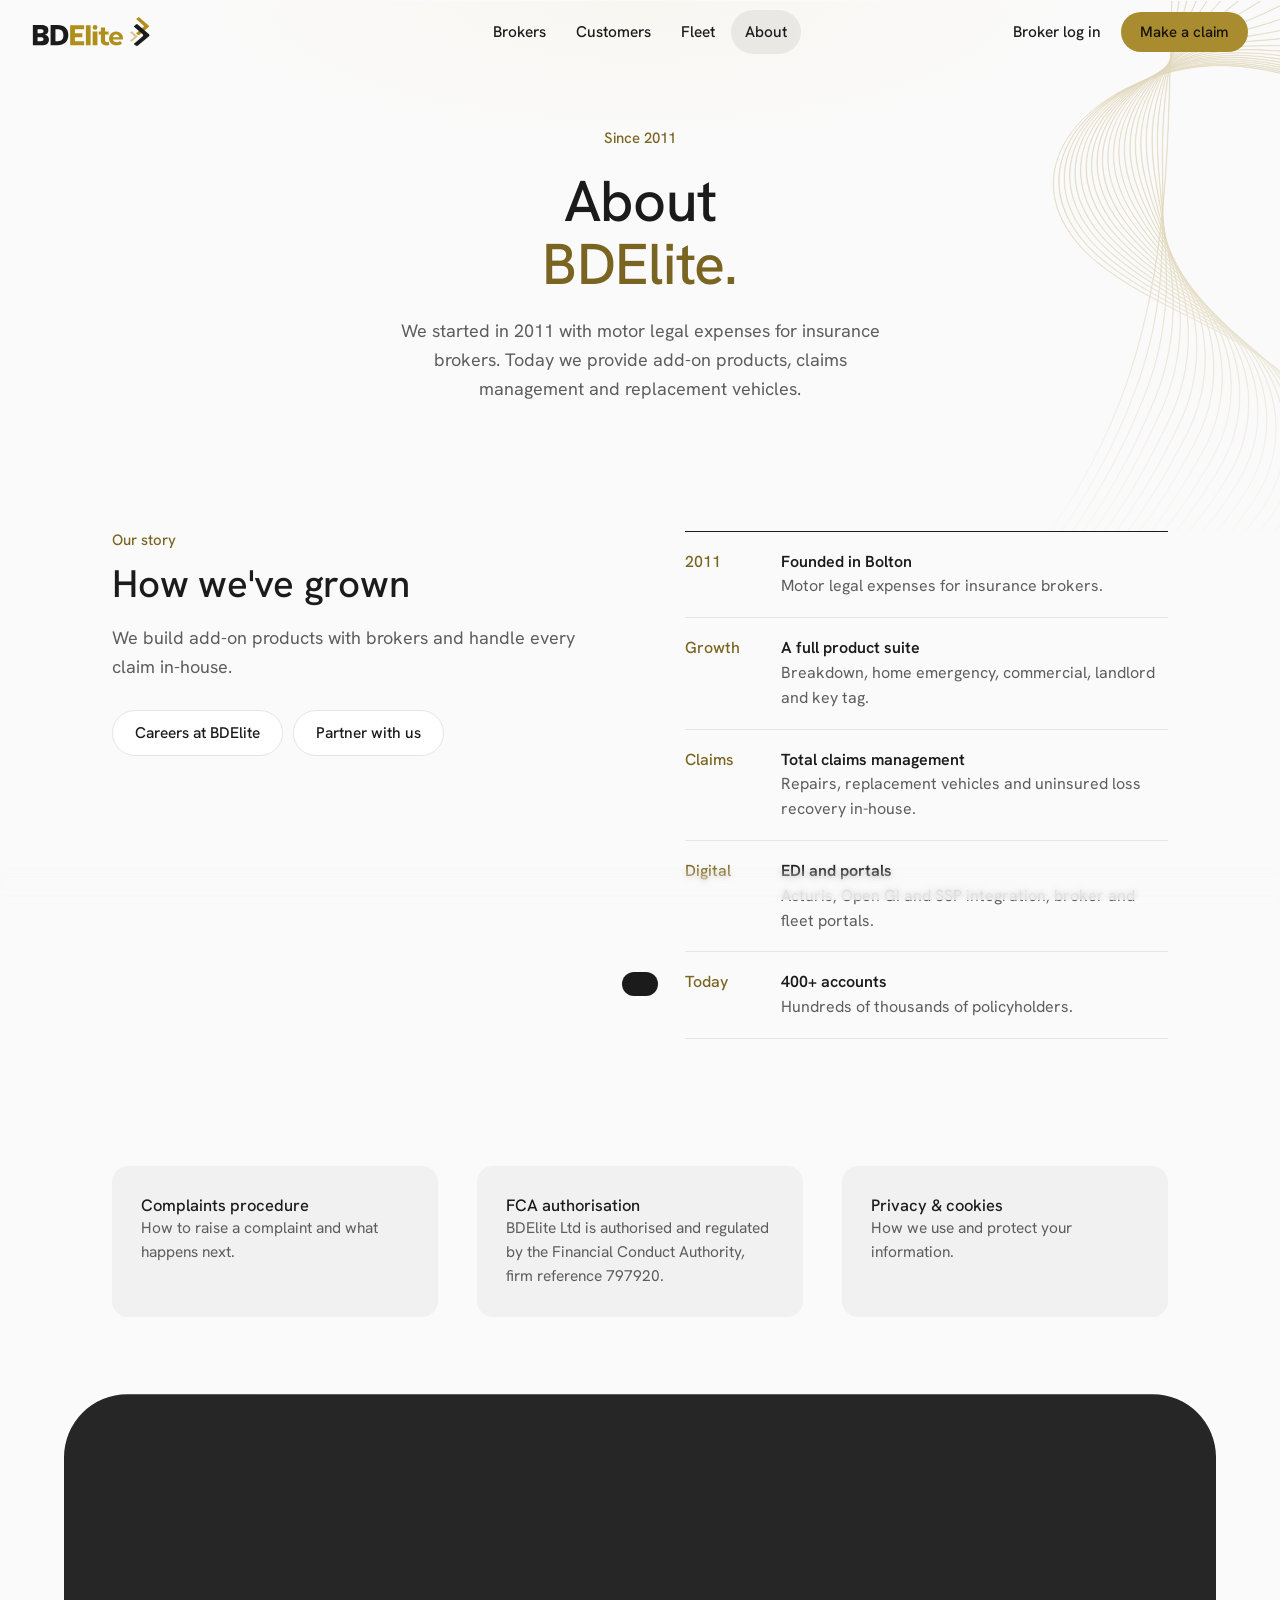
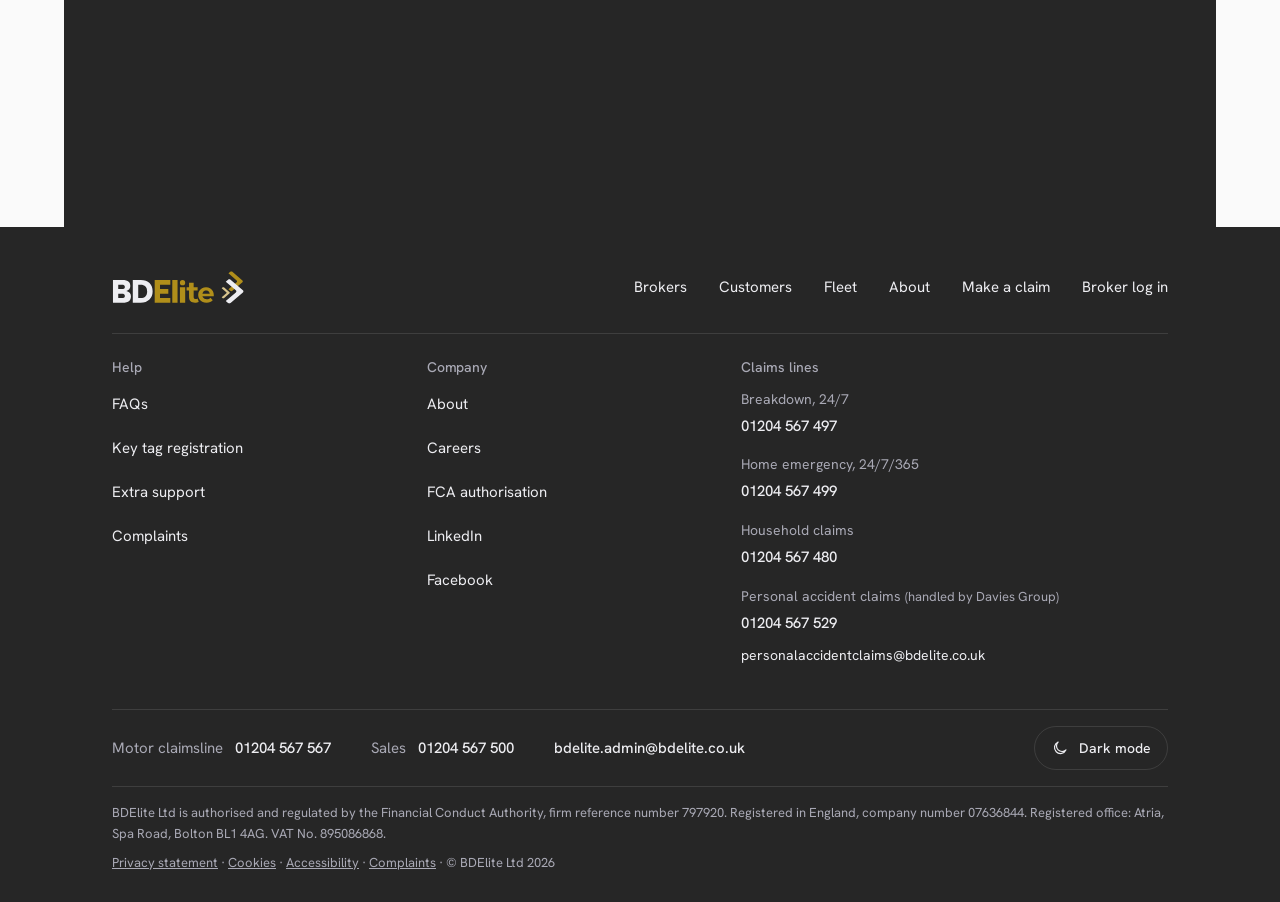
==== about.html @ 7bbae31d "Multi-page site, approved wording and new fleet road scene The site is now 13 separate pages built f" ====
<!doctype html>
<html lang="en-GB">
<head>
<meta charset="utf-8">
<meta name="viewport" content="width=device-width,initial-scale=1,viewport-fit=cover">
<title>About BDElite | Bolton-based total solutions provider</title>
<meta name="description" content="Founded in Bolton in 2011, BDElite provides add-on insurance products, claims management and replacement vehicle solutions to 400+ broker accounts.">
<meta name="robots" content="noindex,nofollow">
<link rel="canonical" href="https://olisabdelite.github.io/bdelite-website-preview/about">
<meta property="og:type" content="website">
<meta property="og:title" content="About BDElite | Bolton-based total solutions provider">
<meta property="og:description" content="Founded in Bolton in 2011, BDElite provides add-on insurance products, claims management and replacement vehicle solutions to 400+ broker accounts.">
<meta property="og:url" content="https://olisabdelite.github.io/bdelite-website-preview/about">
<meta property="og:image" content="https://olisabdelite.github.io/bdelite-website-preview/img/fleet.jpg">
<script>(function(){var k="bde-theme",v=null;try{v=localStorage.getItem(k)}catch(e){}if(v!=="light"&&v!=="dark")v=matchMedia("(prefers-color-scheme: dark)").matches?"dark":"light";document.documentElement.dataset.theme=v;})();</script>
<link rel="preconnect" href="https://fonts.googleapis.com">
<link rel="preconnect" href="https://fonts.gstatic.com" crossorigin>
<link rel="stylesheet" href="https://fonts.googleapis.com/css2?family=Hanken+Grotesk:wght@400;500;600&display=swap">
<link rel="stylesheet" href="site.css">
<script type="application/ld+json">{"@context":"https://schema.org","@type":"InsuranceAgency","name":"BDElite","legalName":"BDElite Ltd","url":"https://olisabdelite.github.io/bdelite-website-preview/","email":"bdelite.admin@bdelite.co.uk","telephone":"+44 1204 567 500","foundingDate":"2011","vatID":"GB895086868","address":{"@type":"PostalAddress","streetAddress":"Atria, Spa Road","addressLocality":"Bolton","postalCode":"BL1 4AG","addressCountry":"GB"},"sameAs":["https://www.linkedin.com/company/bdelite","https://www.facebook.com/BDEliteTCM"],"contactPoint":[{"@type":"ContactPoint","contactType":"claims","telephone":"+44 1204 567 567","areaServed":"GB"},{"@type":"ContactPoint","contactType":"emergency","name":"Breakdown","telephone":"+44 1204 567 497"},{"@type":"ContactPoint","contactType":"emergency","name":"Home emergency","telephone":"+44 1204 567 499"},{"@type":"ContactPoint","contactType":"sales","telephone":"+44 1204 567 500"}]}</script>
</head>
<body data-page="about" data-view="about">
<!-- Generated by build.js from src/site.html. Edit the source, then run: node build.js -->
<svg width="0" height="0" style="position:absolute" aria-hidden="true">
  <defs>
    <symbol id="logo" viewBox="0 20 1495 372">
      <path style="fill:var(--logo-k)" d="M 322.2 379.3L235.4 379.3L235.4 122.9L326.5 122.9C411.7 122.9 460.2 173.0 460.2 249.3C460.2 325.6 410.9 379.3 322.2 379.3ZM 322.6 175.0L297.0 175.0L297.0 327.2L325.7 327.2C370.3 327.2 398.1 303.0 398.1 251.7C398.1 200.5 373.0 175.0 322.6 175.0Z"/>
      <path style="fill:var(--logo-k)" d="M 214.8 304.7C214.8 345.7 194.2 379.3 116.7 379.3L10.9 379.3L10.9 122.9L115.9 122.9C188.0 122.9 207.4 152.1 207.4 189.8C207.4 218.9 190.4 237.0 162.4 245.2C193.5 251.3 214.8 273.1 214.8 304.7ZM 110.1 175.0L70.6 175.0L70.6 224.8L107.0 224.8C132.6 224.8 145.8 219.7 145.8 200.5C145.8 181.2 133.4 175.0 110.1 175.0ZM 70.6 326.7L107.0 326.7C132.6 326.7 145.8 321.6 145.8 302.3C145.8 283.0 133.4 276.9 110.1 276.9L70.6 276.9L70.6 326.7"/>
      <g fill="#b08e1a">
        <path d="M 483.5 379.3L483.5 123.2L660.6 123.2L660.6 175.7L543.9 175.7L543.9 224.8L637.7 224.8L637.7 276.9L543.9 276.9L543.9 326.9L660.6 326.9L660.6 379.3Z"/>
        <path d="M 682.7 379.3L682.7 123.2L742.4 123.3L742.4 379.3Z"/>
        <path d="M 769.2 204.5L828.9 204.5L828.9 379.3L769.2 379.3Z"/>
        <path d="M 1071.9 379.3C1052.8 379.3 1036.0 375.5 1021.6 368.0C1007.1 360.4 995.9 350.0 988.1 336.9C980.1 323.8 976.2 308.8 976.2 291.9C976.2 275.1 980.1 259.8 987.9 246.7C995.7 233.5 1006.3 223.2 1019.9 215.8C1033.3 208.3 1048.6 204.5 1065.7 204.5C1082.7 204.5 1096.9 208.1 1110.1 215.1C1123.3 222.2 1133.8 232.3 1141.4 245.4C1149.1 258.5 1153.0 274.3 1153.0 292.6C1153.0 294.5 1152.9 296.6 1152.7 299.0C1152.4 301.5 1152.2 303.7 1152.0 305.8L1015.8 305.8L1015.8 277.1L1126.5 277.1L1107.8 285.6C1107.8 276.8 1106.0 269.1 1102.5 262.6C1098.9 256.1 1094.0 251.0 1087.8 247.3C1081.6 243.6 1074.3 241.8 1066.0 241.8C1057.7 241.8 1050.3 243.6 1044.0 247.3C1037.7 251.0 1032.7 256.1 1029.2 262.8C1025.7 269.4 1023.9 277.2 1023.9 286.3L1023.9 293.8C1023.9 303.1 1025.9 311.2 1030.0 318.3C1034.0 325.3 1039.7 330.7 1047.1 334.4C1054.5 338.0 1063.2 339.9 1073.2 339.9C1082.1 339.9 1089.9 338.5 1096.7 335.8C1103.4 333.0 1109.6 329.0 1115.2 323.5L1141.1 351.9C1133.4 360.7 1123.8 367.5 1112.1 372.2C1100.5 377.0 1087.1 379.3 1071.9 379.3Z"/>
        <circle cx="799.1" cy="152.6" r="29.9"/>
        <path d="M 844.8 240.9L844.8 204.8L969.8 204.8L969.8 240.9ZM 940 380.2C918.7 380.2 902.2 374.7 890.4 363.6C878.5 352.5 872.6 336.0 872.6 314.1L872.6 152.6L924.9 152.6L924.9 313.5C924.9 321.2 926.9 327.2 930.9 331.4C934.9 335.6 940.4 337.8 947.3 337.8C955.6 337.8 962.6 335.5 968.4 330.9L982.5 368.6C977.1 372.4 970.7 375.3 963.2 377.3C955.8 379.2 948.0 380.2 940 380.2Z"/>
        <path d="M 1477.2 126.4L1363.1 28.7C1356.6 23.1 1346.1 23.1 1339.7 28.7L1318.8 46.6L1412.0 126.4C1418.5 131.9 1418.5 140.9 1412.0 146.4L1318.8 226.3L1339.7 244.2C1346.1 249.7 1356.6 249.7 1363.1 244.2L1477.2 146.4C1483.7 140.9 1483.7 131.9 1477.2 126.4Z"/>
      </g>
      <path fill="#d7c38c" d="M 1332.0 260.7L1267.3 205.3C1263.7 202.2 1257.7 202.2 1254.1 205.3L1242.2 215.5L1295.1 260.7C1298.7 263.9 1298.7 268.9 1295.1 272.1L1242.2 317.3L1254.1 327.4C1257.7 330.6 1263.7 330.6 1267.3 327.4L1332.0 272.1C1335.7 268.9 1335.7 263.8 1332.0 260.7Z"/>
      <path style="fill:var(--logo-k)" d="M 1482.6 238.3L1342.8 118.5C1334.9 111.7 1322.0 111.7 1314.1 118.5L1288.5 140.4L1402.7 238.3C1410.6 245.0 1410.6 256.0 1402.7 262.8L1288.5 360.6L1314.1 382.5C1322.0 389.3 1334.9 389.3 1342.8 382.5L1482.6 262.8C1490.5 256.0 1490.5 245.0 1482.6 238.3Z"/>
    </symbol>
    <linearGradient id="mg" x1="0" y1="0" x2="1" y2="1"><stop offset="0" stop-color="#fff3c9"/><stop offset=".45" stop-color="#f0cf72"/><stop offset="1" stop-color="#b8912c"/></linearGradient>
    <linearGradient id="mg2" x1="0" y1="0" x2="1" y2="1"><stop offset="0" stop-color="#ffe9a8"/><stop offset="1" stop-color="#c9a13e"/></linearGradient>
    <symbol id="mark" viewBox="1236 20 258 372">
      <path fill="url(#mg2)" opacity=".55" d="M 1332.0 260.7L1267.3 205.3C1263.7 202.2 1257.7 202.2 1254.1 205.3L1242.2 215.5L1295.1 260.7C1298.7 263.9 1298.7 268.9 1295.1 272.1L1242.2 317.3L1254.1 327.4C1257.7 330.6 1263.7 330.6 1267.3 327.4L1332.0 272.1C1335.7 268.9 1335.7 263.8 1332.0 260.7Z"/>
      <path fill="url(#mg2)" opacity=".8" d="M 1477.2 126.4L1363.1 28.7C1356.6 23.1 1346.1 23.1 1339.7 28.7L1318.8 46.6L1412.0 126.4C1418.5 131.9 1418.5 140.9 1412.0 146.4L1318.8 226.3L1339.7 244.2C1346.1 249.7 1356.6 249.7 1363.1 244.2L1477.2 146.4C1483.7 140.9 1483.7 131.9 1477.2 126.4Z"/>
      <path fill="url(#mg)" d="M 1482.6 238.3L1342.8 118.5C1334.9 111.7 1322.0 111.7 1314.1 118.5L1288.5 140.4L1402.7 238.3C1410.6 245.0 1410.6 256.0 1402.7 262.8L1288.5 360.6L1314.1 382.5C1322.0 389.3 1334.9 389.3 1342.8 382.5L1482.6 262.8C1490.5 256.0 1490.5 245.0 1482.6 238.3Z"/>
    </symbol>
    <symbol id="chev" viewBox="0 0 14 16"><path fill="currentColor" d="M1.6 0.4 L0 1.8 L6.6 8 L0 14.2 L1.6 15.6 C2.1 16.1 2.9 16.1 3.4 15.6 L13.4 9 C14 8.4 14 7.6 13.4 7 L3.4 0.4 C2.9 -0.1 2.1 -0.1 1.6 0.4Z"/></symbol>
    <symbol id="i-arrow" viewBox="0 0 24 24"><path d="M5 12h14M13.5 6.5L19 12l-5.500 5.500" fill="none" stroke="currentColor" stroke-width="1.6" stroke-linecap="round" stroke-linejoin="round"/></symbol><symbol id="i-caret" viewBox="0 0 24 24"><path d="M6.500 9.500L12 15l5.500-5.500" fill="none" stroke="currentColor" stroke-width="1.7" stroke-linecap="round" stroke-linejoin="round"/></symbol>
    <symbol id="i-phone" viewBox="0 0 24 24"><path d="M22 16.9v3a2 2 0 0 1-2.2 2 19.8 19.8 0 0 1-8.6-3.1 19.5 19.5 0 0 1-6-6A19.8 19.8 0 0 1 2.1 4.2 2 2 0 0 1 4.1 2h3a2 2 0 0 1 2 1.7c.1 1 .4 1.9.7 2.8a2 2 0 0 1-.5 2.1L8 9.9a16 16 0 0 0 6 6l1.3-1.3a2 2 0 0 1 2.1-.4c.9.3 1.8.6 2.8.7a2 2 0 0 1 1.7 2z" fill="none" stroke="currentColor" stroke-width="1.6" stroke-linecap="round" stroke-linejoin="round"/></symbol>
    <symbol id="i-check" viewBox="0 0 24 24"><path d="M5 12.5l4.2 4.2L19 7" fill="none" stroke="currentColor" stroke-width="2.1" stroke-linecap="round" stroke-linejoin="round"/></symbol>
    <symbol id="i-checkc" viewBox="0 0 24 24"><circle cx="12" cy="12" r="10.500" fill="currentColor"/><path d="M7.600 12.300l3 3 5.800-6" fill="none" stroke="var(--tick,#fff)" stroke-width="1.900" stroke-linecap="round" stroke-linejoin="round"/></symbol>
    <symbol id="i-copy" viewBox="0 0 24 24"><rect x="9" y="9" width="12" height="12" rx="2" fill="none" stroke="currentColor" stroke-width="1.6"/><path d="M5 15H4a1 1 0 0 1-1-1V4a1 1 0 0 1 1-1h10a1 1 0 0 1 1 1v1" fill="none" stroke="currentColor" stroke-width="1.6"/></symbol>
    <symbol id="i-shield" viewBox="0 0 24 24"><path d="M12 22s8-4 8-10V5l-8-3-8 3v7c0 6 8 10 8 10z" fill="none" stroke="currentColor" stroke-width="1.6" stroke-linejoin="round"/><path d="M12 8v4M12 16h.01" stroke="currentColor" stroke-width="1.6" stroke-linecap="round"/></symbol>
    <symbol id="i-car" viewBox="0 0 24 24"><path d="M5 17h14M3 13l2-5.5A2 2 0 0 1 6.9 6h10.2a2 2 0 0 1 1.9 1.5L21 13v4a1 1 0 0 1-1 1h-1a1 1 0 0 1-1-1v-1H6v1a1 1 0 0 1-1 1H4a1 1 0 0 1-1-1z" fill="none" stroke="currentColor" stroke-width="1.6" stroke-linejoin="round"/><circle cx="7" cy="13" r="1.2" fill="currentColor"/><circle cx="17" cy="13" r="1.2" fill="currentColor"/></symbol>
    <symbol id="i-tow" viewBox="0 0 24 24"><path d="M2 16V8h9v8M11 11h5l4 4v1M2 16h2m4 0h7m4 0h1" fill="none" stroke="currentColor" stroke-width="1.6" stroke-linejoin="round" stroke-linecap="round"/><circle cx="6" cy="17" r="2" fill="none" stroke="currentColor" stroke-width="1.6"/><circle cx="17" cy="17" r="2" fill="none" stroke="currentColor" stroke-width="1.6"/></symbol>
    <symbol id="i-home" viewBox="0 0 24 24"><path d="M3 11l9-7 9 7v9a1 1 0 0 1-1 1h-5v-6H9v6H4a1 1 0 0 1-1-1z" fill="none" stroke="currentColor" stroke-width="1.6" stroke-linejoin="round"/></symbol>
    <symbol id="i-scale" viewBox="0 0 24 24"><path d="M12 3v18M7 21h10M5 7h14M5 7l-3 6a3 3 0 0 0 6 0zM19 7l-3 6a3 3 0 0 0 6 0z" fill="none" stroke="currentColor" stroke-width="1.6" stroke-linejoin="round" stroke-linecap="round"/></symbol>
    <symbol id="i-q" viewBox="0 0 24 24"><circle cx="12" cy="12" r="10" fill="none" stroke="currentColor" stroke-width="1.6"/><path d="M9.1 9a3 3 0 0 1 5.8 1c0 2-3 2.5-3 4.5M12 17.5h.01" fill="none" stroke="currentColor" stroke-width="1.6" stroke-linecap="round"/></symbol>
    <symbol id="i-clock" viewBox="0 0 24 24"><circle cx="12" cy="12" r="10" fill="none" stroke="currentColor" stroke-width="1.6"/><path d="M12 6v6l4 2" fill="none" stroke="currentColor" stroke-width="1.6" stroke-linecap="round"/></symbol>
    <symbol id="i-doc" viewBox="0 0 24 24"><path d="M14 2H6a2 2 0 0 0-2 2v16a2 2 0 0 0 2 2h12a2 2 0 0 0 2-2V8z M14 2v6h6M8 13h8M8 17h5" fill="none" stroke="currentColor" stroke-width="1.6" stroke-linejoin="round" stroke-linecap="round"/></symbol>
    <symbol id="i-pound" viewBox="0 0 24 24"><path d="M17 20H6c2-1.5 2.5-4 2.5-6V8.5a4 4 0 0 1 7.6-1.8M5.5 13h8" fill="none" stroke="currentColor" stroke-width="1.6" stroke-linecap="round" stroke-linejoin="round"/></symbol>
    <symbol id="i-user" viewBox="0 0 24 24"><circle cx="12" cy="8" r="4" fill="none" stroke="currentColor" stroke-width="1.6"/><path d="M4 21c1-4 4.5-6 8-6s7 2 8 6" fill="none" stroke="currentColor" stroke-width="1.6" stroke-linecap="round"/></symbol>
    <symbol id="i-plug" viewBox="0 0 24 24"><path d="M9 2v5M15 2v5M6 7h12v4a6 6 0 0 1-12 0zM12 17v5" fill="none" stroke="currentColor" stroke-width="1.6" stroke-linecap="round" stroke-linejoin="round"/></symbol>
    <symbol id="i-chart" viewBox="0 0 24 24"><path d="M3 3v18h18M7 15l4-4 3 3 5-6" fill="none" stroke="currentColor" stroke-width="1.6" stroke-linecap="round" stroke-linejoin="round"/></symbol>
    <symbol id="i-key" viewBox="0 0 24 24"><circle cx="8" cy="15" r="5" fill="none" stroke="currentColor" stroke-width="1.6"/><path d="M11.5 11.5L21 2M17 6l3 3M15 8l2 2" fill="none" stroke="currentColor" stroke-width="1.6" stroke-linecap="round"/></symbol>
    <symbol id="i-van" viewBox="0 0 24 24"><path d="M2 17V7a1 1 0 0 1 1-1h11v11M14 9h4l4 4v4h-2M2 17h2m4 0h8" fill="none" stroke="currentColor" stroke-width="1.6" stroke-linejoin="round" stroke-linecap="round"/><circle cx="6" cy="17" r="2" fill="none" stroke="currentColor" stroke-width="1.6"/><circle cx="18" cy="17" r="2" fill="none" stroke="currentColor" stroke-width="1.6"/></symbol>
    <symbol id="i-truck" viewBox="0 0 24 24"><path d="M1 16V5h13v11M14 8h4.5l3.5 4v4h-1.5M1 16h1.5m4 0h8.5" fill="none" stroke="currentColor" stroke-width="1.6" stroke-linejoin="round" stroke-linecap="round"/><circle cx="4.5" cy="17" r="2" fill="none" stroke="currentColor" stroke-width="1.6"/><circle cx="17.5" cy="17" r="2" fill="none" stroke="currentColor" stroke-width="1.6"/></symbol>
    <symbol id="i-taxi" viewBox="0 0 24 24"><rect x="9" y="1.5" width="6" height="3" rx="1" fill="none" stroke="currentColor" stroke-width="1.6"/><path d="M5 18h14M3 14l2-5.5A2 2 0 0 1 6.9 7h10.2a2 2 0 0 1 1.9 1.5L21 14v4a1 1 0 0 1-1 1h-1a1 1 0 0 1-1-1v-1H6v1a1 1 0 0 1-1 1H4a1 1 0 0 1-1-1z" fill="none" stroke="currentColor" stroke-width="1.6" stroke-linejoin="round"/></symbol>
    <symbol id="i-fleet" viewBox="0 0 24 24"><path d="M8 5h9.5a2 2 0 0 1 1.8 1.2L21 10v4" fill="none" stroke="currentColor" stroke-width="1.6" stroke-linecap="round" opacity=".55"/><path d="M4 19h11M2 15.5l1.6-4.2A2 2 0 0 1 5.5 10h8a2 2 0 0 1 1.9 1.3L17 15.5V19a1 1 0 0 1-1 1h-.5a1 1 0 0 1-1-1v-.5h-10v.5a1 1 0 0 1-1 1H3a1 1 0 0 1-1-1z" fill="none" stroke="currentColor" stroke-width="1.6" stroke-linejoin="round"/></symbol>
    <symbol id="i-building" viewBox="0 0 24 24"><path d="M4 21V5a1 1 0 0 1 1-1h9a1 1 0 0 1 1 1v16M15 10h4a1 1 0 0 1 1 1v10M2 21h20M8 8h3M8 12h3M8 16h3" fill="none" stroke="currentColor" stroke-width="1.6" stroke-linejoin="round" stroke-linecap="round"/></symbol>
    <symbol id="i-briefcase" viewBox="0 0 24 24"><rect x="3" y="7" width="18" height="13" rx="2" fill="none" stroke="currentColor" stroke-width="1.6"/><path d="M8 7V5a2 2 0 0 1 2-2h4a2 2 0 0 1 2 2v2M3 13h18" fill="none" stroke="currentColor" stroke-width="1.6"/></symbol>
    <symbol id="i-x" viewBox="0 0 24 24"><path d="M6 6l12 12M18 6L6 18" stroke="currentColor" stroke-width="1.6" stroke-linecap="round"/></symbol>
    <symbol id="i-menu" viewBox="0 0 24 24"><path d="M4 7h16M4 12h16M4 17h16" stroke="currentColor" stroke-width="1.6" stroke-linecap="round"/></symbol>
    <symbol id="g-phone" viewBox="0 0 24 24"><path d="M22 16.9v3a2 2 0 0 1-2.2 2 19.8 19.8 0 0 1-8.6-3.1 19.5 19.5 0 0 1-6-6A19.8 19.8 0 0 1 2.1 4.2 2 2 0 0 1 4.1 2h3a2 2 0 0 1 2 1.7c.1 1 .4 1.9.7 2.8a2 2 0 0 1-.5 2.1L8 9.9a16 16 0 0 0 6 6l1.3-1.3a2 2 0 0 1 2.1-.4c.9.3 1.8.6 2.8.7a2 2 0 0 1 1.7 2z" fill="none" stroke="currentColor" stroke-width="1.6" stroke-linecap="round" stroke-linejoin="round"/></symbol>
    <symbol id="g-shield" viewBox="0 0 24 24"><path d="M12 22s8-4 8-10V5l-8-3-8 3v7c0 6 8 10 8 10z" fill="none" stroke="currentColor" stroke-width="1.6" stroke-linejoin="round"/><path d="M12 8v4M12 16h.01" stroke="currentColor" stroke-width="1.6" stroke-linecap="round"/></symbol>
    <symbol id="g-car" viewBox="0 0 24 24"><path d="M5 17h14M3 13l2-5.5A2 2 0 0 1 6.9 6h10.2a2 2 0 0 1 1.9 1.5L21 13v4a1 1 0 0 1-1 1h-1a1 1 0 0 1-1-1v-1H6v1a1 1 0 0 1-1 1H4a1 1 0 0 1-1-1z" fill="none" stroke="currentColor" stroke-width="1.6" stroke-linejoin="round"/><circle cx="7" cy="13" r="1.2" fill="currentColor"/><circle cx="17" cy="13" r="1.2" fill="currentColor"/></symbol>
    <symbol id="g-tow" viewBox="0 0 24 24"><path d="M2 16V8h9v8M11 11h5l4 4v1M2 16h2m4 0h7m4 0h1" fill="none" stroke="currentColor" stroke-width="1.6" stroke-linejoin="round" stroke-linecap="round"/><circle cx="6" cy="17" r="2" fill="none" stroke="currentColor" stroke-width="1.6"/><circle cx="17" cy="17" r="2" fill="none" stroke="currentColor" stroke-width="1.6"/></symbol>
    <symbol id="g-home" viewBox="0 0 24 24"><path d="M3 11l9-7 9 7v9a1 1 0 0 1-1 1h-5v-6H9v6H4a1 1 0 0 1-1-1z" fill="none" stroke="currentColor" stroke-width="1.6" stroke-linejoin="round"/></symbol>
    <symbol id="g-scale" viewBox="0 0 24 24"><path d="M12 3v18M7 21h10M5 7h14M5 7l-3 6a3 3 0 0 0 6 0zM19 7l-3 6a3 3 0 0 0 6 0z" fill="none" stroke="currentColor" stroke-width="1.6" stroke-linejoin="round" stroke-linecap="round"/></symbol>
    <symbol id="g-q" viewBox="0 0 24 24"><circle cx="12" cy="12" r="10" fill="none" stroke="currentColor" stroke-width="1.6"/><path d="M9.1 9a3 3 0 0 1 5.8 1c0 2-3 2.5-3 4.5M12 17.5h.01" fill="none" stroke="currentColor" stroke-width="1.6" stroke-linecap="round"/></symbol>
    <symbol id="g-clock" viewBox="0 0 24 24"><circle cx="12" cy="12" r="10" fill="none" stroke="currentColor" stroke-width="1.6"/><path d="M12 6v6l4 2" fill="none" stroke="currentColor" stroke-width="1.6" stroke-linecap="round"/></symbol>
    <symbol id="g-doc" viewBox="0 0 24 24"><path d="M14 2H6a2 2 0 0 0-2 2v16a2 2 0 0 0 2 2h12a2 2 0 0 0 2-2V8z M14 2v6h6M8 13h8M8 17h5" fill="none" stroke="currentColor" stroke-width="1.6" stroke-linejoin="round" stroke-linecap="round"/></symbol>
    <symbol id="g-pound" viewBox="0 0 24 24"><path d="M17 20H6c2-1.5 2.5-4 2.5-6V8.5a4 4 0 0 1 7.6-1.8M5.5 13h8" fill="none" stroke="currentColor" stroke-width="1.6" stroke-linecap="round" stroke-linejoin="round"/></symbol>
    <symbol id="g-user" viewBox="0 0 24 24"><circle cx="12" cy="8" r="4" fill="none" stroke="currentColor" stroke-width="1.6"/><path d="M4 21c1-4 4.5-6 8-6s7 2 8 6" fill="none" stroke="currentColor" stroke-width="1.6" stroke-linecap="round"/></symbol>
    <symbol id="g-plug" viewBox="0 0 24 24"><path d="M9 2v5M15 2v5M6 7h12v4a6 6 0 0 1-12 0zM12 17v5" fill="none" stroke="currentColor" stroke-width="1.6" stroke-linecap="round" stroke-linejoin="round"/></symbol>
    <symbol id="g-chart" viewBox="0 0 24 24"><path d="M3 3v18h18M7 15l4-4 3 3 5-6" fill="none" stroke="currentColor" stroke-width="1.6" stroke-linecap="round" stroke-linejoin="round"/></symbol>
    <symbol id="g-key" viewBox="0 0 24 24"><circle cx="8" cy="15" r="5" fill="none" stroke="currentColor" stroke-width="1.6"/><path d="M11.5 11.5L21 2M17 6l3 3M15 8l2 2" fill="none" stroke="currentColor" stroke-width="1.6" stroke-linecap="round"/></symbol>
    <symbol id="g-van" viewBox="0 0 24 24"><path d="M2 17V7a1 1 0 0 1 1-1h11v11M14 9h4l4 4v4h-2M2 17h2m4 0h8" fill="none" stroke="currentColor" stroke-width="1.6" stroke-linejoin="round" stroke-linecap="round"/><circle cx="6" cy="17" r="2" fill="none" stroke="currentColor" stroke-width="1.6"/><circle cx="18" cy="17" r="2" fill="none" stroke="currentColor" stroke-width="1.6"/></symbol>
    <symbol id="g-truck" viewBox="0 0 24 24"><path d="M1 16V5h13v11M14 8h4.5l3.5 4v4h-1.5M1 16h1.5m4 0h8.5" fill="none" stroke="currentColor" stroke-width="1.6" stroke-linejoin="round" stroke-linecap="round"/><circle cx="4.5" cy="17" r="2" fill="none" stroke="currentColor" stroke-width="1.6"/><circle cx="17.5" cy="17" r="2" fill="none" stroke="currentColor" stroke-width="1.6"/></symbol>
    <symbol id="g-taxi" viewBox="0 0 24 24"><rect x="9" y="1.5" width="6" height="3" rx="1" fill="none" stroke="currentColor" stroke-width="1.6"/><path d="M5 18h14M3 14l2-5.5A2 2 0 0 1 6.9 7h10.2a2 2 0 0 1 1.9 1.5L21 14v4a1 1 0 0 1-1 1h-1a1 1 0 0 1-1-1v-1H6v1a1 1 0 0 1-1 1H4a1 1 0 0 1-1-1z" fill="none" stroke="currentColor" stroke-width="1.6" stroke-linejoin="round"/></symbol>
    <symbol id="g-fleet" viewBox="0 0 24 24"><path d="M8 5h9.5a2 2 0 0 1 1.8 1.2L21 10v4" fill="none" stroke="currentColor" stroke-width="1.6" stroke-linecap="round" opacity=".55"/><path d="M4 19h11M2 15.5l1.6-4.2A2 2 0 0 1 5.5 10h8a2 2 0 0 1 1.9 1.3L17 15.5V19a1 1 0 0 1-1 1h-.5a1 1 0 0 1-1-1v-.5h-10v.5a1 1 0 0 1-1 1H3a1 1 0 0 1-1-1z" fill="none" stroke="currentColor" stroke-width="1.6" stroke-linejoin="round"/></symbol>
    <symbol id="g-building" viewBox="0 0 24 24"><path d="M4 21V5a1 1 0 0 1 1-1h9a1 1 0 0 1 1 1v16M15 10h4a1 1 0 0 1 1 1v10M2 21h20M8 8h3M8 12h3M8 16h3" fill="none" stroke="currentColor" stroke-width="1.6" stroke-linejoin="round" stroke-linecap="round"/></symbol>
    <symbol id="g-briefcase" viewBox="0 0 24 24"><rect x="3" y="7" width="18" height="13" rx="2" fill="none" stroke="currentColor" stroke-width="1.6"/><path d="M8 7V5a2 2 0 0 1 2-2h4a2 2 0 0 1 2 2v2M3 13h18" fill="none" stroke="currentColor" stroke-width="1.6"/></symbol>
    <symbol id="v-car" viewBox="0 0 64 30"><path d="M3 22v-4.200a3 3 0 0 1 2.400-2.900l9.600-2 5.300-5.300A4 4 0 0 1 23.100 6.400h15.800a4 4 0 0 1 2.900 1.200l5.600 5.800 9.700 1.700a3.500 3.500 0 0 1 2.900 3.400V22" fill="none" stroke="currentColor" stroke-width="2" stroke-linecap="round" stroke-linejoin="round"/><path d="M20.500 13.200l3.300-3.300h6.700v3.300zM34 9.900h4.700l3.300 3.300h-8z" fill="none" stroke="currentColor" stroke-width="2" stroke-linecap="round" stroke-linejoin="round"/><path d="M3 22h6M18 22h28M55 22h5" fill="none" stroke="currentColor" stroke-width="2" stroke-linecap="round" stroke-linejoin="round"/><circle cx="13.500" cy="22" r="4.500" fill="none" stroke="currentColor" stroke-width="2" stroke-linecap="round" stroke-linejoin="round"/><circle cx="50.500" cy="22" r="4.500" fill="none" stroke="currentColor" stroke-width="2" stroke-linecap="round" stroke-linejoin="round"/></symbol>
    <symbol id="v-van" viewBox="0 0 64 30"><path d="M3 23V7a2.500 2.500 0 0 1 2.500-2.500H40V23" fill="none" stroke="currentColor" stroke-width="2" stroke-linecap="round" stroke-linejoin="round"/><path d="M40 9h8.600a3 3 0 0 1 2.300 1.100l7.400 8.800a3 3 0 0 1 .7 1.900V23" fill="none" stroke="currentColor" stroke-width="2" stroke-linecap="round" stroke-linejoin="round"/><path d="M44 12.500h4.200l4.200 5H44z" fill="none" stroke="currentColor" stroke-width="2" stroke-linecap="round" stroke-linejoin="round"/><path d="M3 23h5M17 23h27.500M53.500 23H59" fill="none" stroke="currentColor" stroke-width="2" stroke-linecap="round" stroke-linejoin="round"/><circle cx="12.500" cy="23" r="4.500" fill="none" stroke="currentColor" stroke-width="2" stroke-linecap="round" stroke-linejoin="round"/><circle cx="49" cy="23" r="4.500" fill="none" stroke="currentColor" stroke-width="2" stroke-linecap="round" stroke-linejoin="round"/></symbol>
    <symbol id="v-hgv" viewBox="0 0 80 30"><rect x="2" y="3" width="50" height="16" rx="2" fill="none" stroke="currentColor" stroke-width="2" stroke-linecap="round" stroke-linejoin="round"/><path d="M56 23V8h8.800a3 3 0 0 1 2.500 1.300l6.200 9a3 3 0 0 1 .5 1.700v3" fill="none" stroke="currentColor" stroke-width="2" stroke-linecap="round" stroke-linejoin="round"/><path d="M60 11.500h4.300l3.800 5.500H60z" fill="none" stroke="currentColor" stroke-width="2" stroke-linecap="round" stroke-linejoin="round"/><path d="M2 23h4M16 23h2M27 23h18M54 23h10M73 23h1" fill="none" stroke="currentColor" stroke-width="2" stroke-linecap="round" stroke-linejoin="round"/><circle cx="11" cy="23" r="4" fill="none" stroke="currentColor" stroke-width="2" stroke-linecap="round" stroke-linejoin="round"/><circle cx="22.500" cy="23" r="4" fill="none" stroke="currentColor" stroke-width="2" stroke-linecap="round" stroke-linejoin="round"/><circle cx="49.500" cy="23" r="4" fill="none" stroke="currentColor" stroke-width="2" stroke-linecap="round" stroke-linejoin="round"/><circle cx="68.500" cy="23" r="4" fill="none" stroke="currentColor" stroke-width="2" stroke-linecap="round" stroke-linejoin="round"/></symbol>
  </defs>
</svg>


<header class="site">
  <div class="wrap">
    <a class="brand" href="./" data-go="home" aria-label="BDElite home">
      <svg viewBox="0 0 1495 372" role="img" aria-label="BDElite"><use href="#logo"/></svg>
      <span>Total Solutions Provider</span>
    </a>
    <nav class="main" aria-label="Main">
      <a href="brokers" data-go="brokers"><svg class="chev c-broker" aria-hidden="true"><use href="#chev"/></svg>Brokers</a>
      <a href="customers" data-go="customers"><svg class="chev c-customer" aria-hidden="true"><use href="#chev"/></svg>Customers</a>
      <a href="fleet" data-go="fleet"><svg class="chev c-fleet" aria-hidden="true"><use href="#chev"/></svg>Fleet</a>
      <a href="about" data-go="about">About</a>
    </nav>
    <div class="head-actions">
      <a class="login hide-m" href="https://brokerportal.bdelite.co.uk/" target="_blank" rel="noopener">Broker log in</a>
      <button class="btn btn-gold" type="button" data-claim>Make a claim</button>
      <button class="menu-btn" type="button" aria-expanded="false" aria-controls="mnav" aria-label="Open menu"><svg width="22" height="22"><use href="#i-menu"/></svg></button>
    </div>
  </div>
</header>

<!-- Small-screen menu: full-screen panel with drill-down sections (sits outside the header so it can cover the whole screen) -->
<div class="mmenu" id="mnav" role="dialog" aria-modal="true" aria-label="Menu" hidden>
  <div class="mm-top">
    <a class="mm-brand" href="./" data-go="home" aria-label="BDElite home"><svg viewBox="0 0 1495 372" aria-hidden="true"><use href="#logo"/></svg></a>
    <button class="mm-back" type="button" hidden><svg aria-hidden="true"><use href="#i-caret"/></svg>Menu</button>
    <button class="mm-close" type="button" aria-label="Close menu"><svg aria-hidden="true"><use href="#i-x"/></svg></button>
  </div>
  <div class="mm-body">
    <div class="mm-pane" data-pane="root">
      <ul class="mm-list">
        <li><button class="mm-row" type="button" data-sub="brokers" aria-controls="mm-brokers">Brokers<svg aria-hidden="true"><use href="#i-caret"/></svg></button></li>
        <li><button class="mm-row" type="button" data-sub="customers" aria-controls="mm-customers">Customers<svg aria-hidden="true"><use href="#i-caret"/></svg></button></li>
        <li><button class="mm-row" type="button" data-sub="fleet" aria-controls="mm-fleet">Fleet<svg aria-hidden="true"><use href="#i-caret"/></svg></button></li>
        <li><a class="mm-row" href="about" data-go="about">About</a></li>
      </ul>
      <a class="mm-help" href="tel:01204567567"><span><small>Need to claim now?</small>Motor claimsline</span><b>01204 567 567</b></a>
    </div>

    <div class="mm-pane mm-sub" id="mm-brokers" data-pane="brokers" hidden>
      <a class="mm-lead" href="brokers" data-go="brokers"><b>For brokers <svg aria-hidden="true"><use href="#i-arrow"/></svg></b><small>LEI and add-ons that quote and bind from your own system.</small></a>
      <p class="mm-label">Explore</p>
      <ul class="mm-links">
        <li><a href="brokers#suite" data-go="brokers" data-scroll="#suite">What you can offer</a></li>
        <li><a href="brokers#bportal" data-go="brokers" data-scroll="#bportal">Broker portal</a></li>
        <li><a href="brokers#partner" data-go="brokers" data-scroll="#partner">Become a partner</a></li>
      </ul>
      <a class="mm-pill" href="https://brokerportal.bdelite.co.uk/" target="_blank" rel="noopener">Broker log in <svg aria-hidden="true"><use href="#i-arrow"/></svg></a>
    </div>

    <div class="mm-pane mm-sub" id="mm-customers" data-pane="customers" hidden>
      <a class="mm-lead" href="customers" data-go="customers"><b>For policyholders <svg aria-hidden="true"><use href="#i-arrow"/></svg></b><small>The team behind the cover your broker arranged.</small></a>
      <p class="mm-label">Explore</p>
      <ul class="mm-links">
        <li><a href="customers#claimform" data-go="customers" data-scroll="#claimform">Start a claim online</a></li>
        <li><a href="customers#claim-path" data-go="customers" data-scroll="#claim-path">What happens after you call</a></li>
        <li><a href="customers#covered" data-go="customers" data-scroll="#covered">What you may be covered for</a></li>
        <li><a href="customers#faq" data-go="customers" data-scroll="#faq">Good to know</a></li>
      </ul>
      <p class="mm-label">Call us</p>
      <ul class="mm-lines">
        <li><a href="tel:01204567567"><span>Motor claimsline</span><b>01204 567 567</b></a></li>
        <li><a href="tel:01204567497"><span>Breakdown</span><b>01204 567 497</b></a></li>
        <li><a href="tel:01204567499"><span>Home emergency</span><b>01204 567 499</b></a></li>
      </ul>
    </div>

    <div class="mm-pane mm-sub" id="mm-fleet" data-pane="fleet" hidden>
      <a class="mm-lead" href="fleet" data-go="fleet"><b>For fleets <svg aria-hidden="true"><use href="#i-arrow"/></svg></b><small>Cars, vans and HGVs up to 44t, kept moving.</small></a>
      <p class="mm-label">Explore</p>
      <ul class="mm-links">
        <li><a href="fleet#calc" data-go="fleet" data-scroll="#calc">Cost of downtime</a></li>
        <li><a href="fleet#fportal" data-go="fleet" data-scroll="#fportal">Fleet portal and MI pack</a></li>
        <li><a href="fleet#fleetcall" data-go="fleet" data-scroll="#fleetcall">Talk to us about your fleet</a></li>
      </ul>
    </div>
  </div>
  <div class="mm-foot">
    <button class="btn btn-gold" type="button" data-claim>Make a claim</button>
    <a class="btn mm-ghost" href="https://brokerportal.bdelite.co.uk/" target="_blank" rel="noopener">Broker log in</a>
  </div>
</div>





<!-- ============================ ABOUT ============================ -->
<main data-view="about">
  <section class="page-hero lite">
    <div class="wrap about-hero" style="position:relative;max-width:var(--max)">
      <p class="eyebrow">Since 2011</p>
      <h1 class="h-xl" style="margin-top:20px;max-width:16ch">About<br><em class="gold" style="font-style:normal">BDElite.</em></h1>
      <p class="lede" style="margin-top:22px">We started in 2011 with motor legal expenses for insurance brokers. Today we provide add-on products, claims management and replacement vehicles.</p>
    </div>
  </section>
  <section class="band">
    <div class="wrap about-grid">
      <div>
        <p class="eyebrow">Our story</p>
        <h2 class="h-l" style="margin-top:16px">How we've grown</h2>
        <p class="lede" style="margin-top:18px">We build add-on products with brokers and handle every claim in-house.</p>
        <div class="hero-ctas"><a class="btn btn-dark" href="careers">Careers at BDElite</a><a class="btn btn-line" href="brokers" data-go="brokers">Partner with us</a></div>
      </div>
      <ol class="timeline">
        <li><span class="mono">2011</span><span><b style="color:var(--fg)">Founded in Bolton</b><br>Motor legal expenses for insurance brokers.</span></li>
        <li><span class="mono">Growth</span><span><b style="color:var(--fg)">A full product suite</b><br>Breakdown, home emergency, commercial, landlord and key tag.</span></li>
        <li><span class="mono">Claims</span><span><b style="color:var(--fg)">Total claims management</b><br>Repairs, replacement vehicles and uninsured loss recovery in-house.</span></li>
        <li><span class="mono">Digital</span><span><b style="color:var(--fg)">EDI and portals</b><br>Acturis, Open GI and SSP integration, broker and fleet portals.</span></li>
        <li><span class="mono">Today</span><span><b style="color:var(--fg)">400+ accounts</b><br>Hundreds of thousands of policyholders.</span></li>
      </ol>
    </div>
  </section>
  <section class="band">
    <div class="wrap cards3">
      <a class="card card-link" href="complaints-procedure"><h3 class="h-s">Complaints procedure</h3><p>How to raise a complaint and what happens next.</p></a>
      <a class="card card-link" href="fca-authorisation"><h3 class="h-s">FCA authorisation</h3><p>BDElite Ltd is authorised and regulated by the Financial Conduct Authority, firm reference 797920.</p></a>
      <a class="card card-link" href="privacy-statement"><h3 class="h-s">Privacy &amp; cookies</h3><p>How we use and protect your information.</p></a>
    </div>
  </section>
  <section class="ink band-tight">
    <div class="waves right" aria-hidden="true"></div>
    <div class="wrap inhouse">
      <div>
        <p class="eyebrow">Our team</p>
        <h2 class="h-l" style="margin-top:16px">Run from Bolton</h2>
        <p class="lede" style="margin-top:16px">Claims, products and technology are all handled by our own people in Bolton.</p>
      </div>
      <ul class="inhouse-list">
        <li><span class="ih-icon"><svg><use href="#i-user"/></svg></span><b>Claims handling</b><span>Any handler can help with any claim</span></li>
        <li><span class="ih-icon"><svg><use href="#i-doc"/></svg></span><b>Product design</b><span>Bespoke propositions built with brokers</span></li>
        <li><span class="ih-icon"><svg><use href="#i-chart"/></svg></span><b>Technology</b><span>EDI, portals and MI built by our team</span></li>
      </ul>
    </div>
  </section>
</main>










<footer>
  <div class="wrap">
    <div class="f-main">
      <a class="f-logo" href="./" data-go="home" aria-label="BDElite home"><svg viewBox="0 0 1495 372" aria-hidden="true"><use href="#logo"/></svg></a>
      <nav class="f-nav" aria-label="Footer">
        <a href="brokers" data-go="brokers">Brokers</a>
        <a href="customers" data-go="customers">Customers</a>
        <a href="fleet" data-go="fleet">Fleet</a>
        <a href="about" data-go="about">About</a>
        <a href="customers#claimform" data-go="customers" data-scroll="#claimform">Make a claim</a>
        <a href="https://brokerportal.bdelite.co.uk/" target="_blank" rel="noopener">Broker log in</a>
      </nav>
    </div>
    <div class="f-cols">
      <div><h3>Help</h3><ul>
        <li><a href="faq">FAQs</a></li>
        <li><a href="key-recovery">Key tag registration</a></li>
        <li><a href="accessibility">Extra support</a></li>
        <li><a href="complaints-procedure">Complaints</a></li>
      </ul></div>
      <div><h3>Company</h3><ul>
        <li><a href="about" data-go="about">About</a></li>
        <li><a href="careers">Careers</a></li>
        <li><a href="fca-authorisation">FCA authorisation</a></li>
        <li><a href="https://www.linkedin.com/company/bdelite" target="_blank" rel="noopener">LinkedIn</a></li>
        <li><a href="https://www.facebook.com/BDEliteTCM" target="_blank" rel="noopener">Facebook</a></li>
      </ul></div>
      <div class="f-lines"><h3>Claims lines</h3><ul>
        <li><span>Breakdown, 24/7</span><a class="tel" href="tel:01204567497">01204 567 497</a></li>
        <li><span>Home emergency, 24/7/365</span><a class="tel" href="tel:01204567499">01204 567 499</a></li>
        <li><span>Household claims</span><a class="tel" href="tel:01204567480">01204 567 480</a></li>
        <li><span>Personal accident claims <small>(handled by Davies Group)</small></span><a class="tel" href="tel:01204567529">01204 567 529</a><a class="f-mail" href="mailto:personalaccidentclaims@bdelite.co.uk">personalaccidentclaims@bdelite.co.uk</a></li>
      </ul></div>
    </div>
    <div class="f-contact">
      <span>Motor claimsline <a class="tel" href="tel:01204567567">01204 567 567</a></span>
      <span>Sales <a class="tel" href="tel:01204567500">01204 567 500</a></span>
      <span><a class="tel" style="margin-left:0" href="mailto:bdelite.admin@bdelite.co.uk">bdelite.admin@bdelite.co.uk</a></span>
      <button class="theme-btn" type="button" aria-label="Switch to dark mode"><svg class="t-moon" viewBox="0 0 24 24" aria-hidden="true"><path d="M20 14.500A8 8 0 1 1 9.500 4a6.500 6.500 0 0 0 10.500 10.500z" fill="none" stroke="currentColor" stroke-width="1.600" stroke-linejoin="round"/></svg><svg class="t-sun" viewBox="0 0 24 24" aria-hidden="true"><circle cx="12" cy="12" r="4" fill="none" stroke="currentColor" stroke-width="1.600"/><path d="M12 2.500v2M12 19.500v2M2.500 12h2M19.500 12h2M5.300 5.300l1.400 1.400M17.300 17.300l1.400 1.400M5.300 18.700l1.400-1.400M17.300 6.700l1.400-1.400" stroke="currentColor" stroke-width="1.600" stroke-linecap="round"/></svg><span class="t-label-dark">Dark mode</span><span class="t-label-light">Light mode</span></button>
    </div>
    <div class="f-legal">
      <p>BDElite Ltd is authorised and regulated by the Financial Conduct Authority, firm reference number 797920. Registered in England, company number 07636844. Registered office: Atria, Spa Road, Bolton BL1 4AG. VAT No. 895086868.</p>
      <p><a href="privacy-statement">Privacy statement</a> · <a href="cookies">Cookies</a> · <a href="accessibility">Accessibility</a> · <a href="complaints-procedure">Complaints</a> · © BDElite Ltd 2026</p>
    </div>
  </div>
</footer>

<dialog class="claim" id="claimDlg" aria-labelledby="dlgTitle">
  <div class="dlg-head">
    <div><p class="eyebrow">Make a claim</p><h2 class="h-m" id="dlgTitle" style="margin-top:8px">What's happened?</h2></div>
    <button class="x" type="button" data-close aria-label="Close"><svg width="20" height="20"><use href="#i-x"/></svg></button>
  </div>
  <div class="dlg-body">
    <div class="opts">
      <button class="opt" type="button" data-opt="motor" aria-expanded="false"><span class="icon"><svg><use href="#i-car"/></svg></span><span><b>Motor accident</b><small>Damage, injury or a non-fault incident</small></span><svg width="20" height="20" aria-hidden="true"><use href="#i-arrow"/></svg></button>
      <div class="opt-detail" data-detail="motor" hidden><p>Call the motor claimsline and a handler will take it from there.</p><span class="mono">01204 567 567</span><div class="cta-actions" style="justify-content:flex-start"><a class="btn btn-gold" href="tel:01204567567"><svg aria-hidden="true"><use href="#i-phone"/></svg>Call now</a><a class="btn btn-line" href="customers#claimform" data-go="customers" data-scroll="#claimform" data-close>Start online instead</a></div></div>
      <button class="opt" type="button" data-opt="breakdown" aria-expanded="false"><span class="icon"><svg><use href="#i-tow"/></svg></span><span><b>Breakdown</b><small>Roadside help, recovery or home start</small></span><svg width="20" height="20" aria-hidden="true"><use href="#i-arrow"/></svg></button>
      <div class="opt-detail" data-detail="breakdown" hidden><p>Call our breakdown line. If you're on a motorway, get to a safe place behind the barrier first.</p><span class="mono">01204 567 497</span><div class="cta-actions" style="justify-content:flex-start"><a class="btn btn-gold" href="tel:01204567497"><svg aria-hidden="true"><use href="#i-phone"/></svg>Call now</a><button class="copy" type="button" data-copy="01204 567 497" style="color:var(--fg);border-color:var(--line)"><svg width="16" height="16" aria-hidden="true"><use href="#i-copy"/></svg>Copy number</button></div></div>
      <button class="opt" type="button" data-opt="home" aria-expanded="false"><span class="icon"><svg><use href="#i-home"/></svg></span><span><b>Home emergency</b><small>Boiler, plumbing, electrics, locks</small></span><svg width="20" height="20" aria-hidden="true"><use href="#i-arrow"/></svg></button>
      <div class="opt-detail" data-detail="home" hidden><p>Call our home emergency line. Help is available 24/7/365.</p><span class="mono">01204 567 499</span><div class="cta-actions" style="justify-content:flex-start"><a class="btn btn-gold" href="tel:01204567499"><svg aria-hidden="true"><use href="#i-phone"/></svg>Call now</a><button class="copy" type="button" data-copy="01204 567 499" style="color:var(--fg);border-color:var(--line)"><svg width="16" height="16" aria-hidden="true"><use href="#i-copy"/></svg>Copy number</button></div></div>
      <button class="opt" type="button" data-opt="household" aria-expanded="false"><span class="icon"><svg><use href="#i-scale"/></svg></span><span><b>Household claim</b><small>Household or landlord legal expenses</small></span><svg width="20" height="20" aria-hidden="true"><use href="#i-arrow"/></svg></button>
      <div class="opt-detail" data-detail="household" hidden><p>Call our household claims team with your policy number to hand.</p><span class="mono">01204 567 480</span><div class="cta-actions" style="justify-content:flex-start"><a class="btn btn-gold" href="tel:01204567480"><svg aria-hidden="true"><use href="#i-phone"/></svg>Call now</a><button class="copy" type="button" data-copy="01204 567 480" style="color:var(--fg);border-color:var(--line)"><svg width="16" height="16" aria-hidden="true"><use href="#i-copy"/></svg>Copy number</button></div></div>
      <button class="opt" type="button" data-opt="pa" aria-expanded="false"><span class="icon"><svg><use href="#i-user"/></svg></span><span><b>Personal accident</b><small>Injury cover on your policy</small></span><svg width="20" height="20" aria-hidden="true"><use href="#i-arrow"/></svg></button>
      <div class="opt-detail" data-detail="pa" hidden><p>Personal accident claims are handled for us by Davies Group. Call or email with your policy number to hand.</p><span class="mono">01204 567 529</span><div class="cta-actions" style="justify-content:flex-start"><a class="btn btn-gold" href="tel:01204567529"><svg aria-hidden="true"><use href="#i-phone"/></svg>Call now</a><a class="btn btn-line" href="mailto:personalaccidentclaims@bdelite.co.uk">Email instead</a></div></div>
      <button class="opt" type="button" data-opt="unsure" aria-expanded="false"><span class="icon"><svg><use href="#i-q"/></svg></span><span><b>Not sure what I'm covered for</b><small>We'll check with you</small></span><svg width="20" height="20" aria-hidden="true"><use href="#i-arrow"/></svg></button>
      <div class="opt-detail" data-detail="unsure" hidden><p>Call our Bolton team with your policy number or your broker's name and we'll tell you what you're covered for.</p><span class="mono">01204 567 500</span></div>
    </div>
  </div>
</dialog>

<div class="callbar" aria-label="Motor claimsline"><span><small>Motor claimsline</small><b class="mono">01204 567 567</b></span><a class="btn btn-gold" href="tel:01204567567"><svg aria-hidden="true"><use href="#i-phone"/></svg>Call now</a></div>
<div class="toast" id="toast" role="status" aria-live="polite"></div>
<script src="assets/site.js"></script>
</body>
</html>
---- site.css ----
/* Generated by build.js from src/site.html. Edit the source, not this file. */
:root{color-scheme:light;box-sizing:border-box;padding-top:env(safe-area-inset-top,0px);padding-bottom:env(safe-area-inset-bottom,0px)}html{scroll-padding-top:env(safe-area-inset-top,0px)}body{margin:0;padding:0;font:14px -apple-system,BlinkMacSystemFont,sans-serif;background:#fff;color:#000}img{max-width:100%}[hidden]:not([hidden=until-found i]){display:none!important}
/* Layout concept: the logo's three chevrons become the three audiences (customer, broker, fleet).
   Dark "ink" bands carry the brand's gold wave; light paper bands carry the detail. */
:root{
  --paper:#fafaf9; --surface:#ffffff; --sunk:#f2f1ee; --line:#e4e3df;
  --fg:#181818; --muted:#555555; --faint:#8a8a92;
  --gold:#a98b30; --gold-hover:#8a7228; --gold-text:#7a6421; --gold-soft:#d7c38c; --gold-wash:rgba(169,139,48,.10);
  --ink:#121214; --ink-2:#1c1c1c; --ink-line:#2e2e2e; --on-ink:#f5f5f4; --on-ink-muted:#a8a8b0; --gold-on-ink:#d4b45c;
  --ok:#0f8a5f; --ok-wash:rgba(16,185,129,.12); --info:#2563eb; --info-wash:rgba(59,130,246,.12); --warn:#b45309; --warn-wash:rgba(245,158,11,.14);
  --logo-k:#111;
  --f-display:"Montserrat","Segoe UI",Arial,sans-serif;
  --f-body:"Source Sans 3","Segoe UI",-apple-system,Roboto,Arial,sans-serif;
  --f-mono:"IBM Plex Mono",ui-monospace,Consolas,monospace;
  --r:14px; --r-sm:10px;
  --shadow:0 1px 2px rgba(0,0,0,.04),0 12px 32px -12px rgba(0,0,0,.14);
  --max:1200px;
}
@media (prefers-color-scheme: dark){:root:not([data-theme="light"]){
  --paper:#0d0d0f; --surface:#161616; --sunk:#111113; --line:#2a2a2a;
  --fg:#f4f4f5; --muted:#b0b0b8; --faint:#7c7c86;
  --gold-text:#d4b45c; --gold-wash:rgba(212,180,92,.12);
  --ink:#08080a; --ink-2:#181818; --ink-line:#2b2b2b;
  --ok:#34d399; --ok-wash:rgba(52,211,153,.14); --info:#60a5fa; --info-wash:rgba(96,165,250,.14); --warn:#fbbf24; --warn-wash:rgba(251,191,36,.14);
  --logo-k:#f4f4f5; --shadow:0 1px 2px rgba(0,0,0,.4),0 16px 40px -16px rgba(0,0,0,.7);
  color-scheme:dark}}
:root[data-theme="dark"]{
  --paper:#0d0d0f; --surface:#161616; --sunk:#111113; --line:#2a2a2a;
  --fg:#f4f4f5; --muted:#b0b0b8; --faint:#7c7c86;
  --gold-text:#d4b45c; --gold-wash:rgba(212,180,92,.12);
  --ink:#08080a; --ink-2:#181818; --ink-line:#2b2b2b;
  --ok:#34d399; --ok-wash:rgba(52,211,153,.14); --info:#60a5fa; --info-wash:rgba(96,165,250,.14); --warn:#fbbf24; --warn-wash:rgba(251,191,36,.14);
  --logo-k:#f4f4f5; --shadow:0 1px 2px rgba(0,0,0,.4),0 16px 40px -16px rgba(0,0,0,.7);
  color-scheme:dark}

*{box-sizing:border-box}
html{scroll-behavior:smooth}
@media (prefers-reduced-motion:reduce){html{scroll-behavior:auto}*,*::before,*::after{animation:none!important;transition:none!important}}
body{background:var(--paper);color:var(--fg);font:400 17px/1.6 var(--f-body);-webkit-font-smoothing:antialiased}
body::before{content:"";position:fixed;inset:0 0 auto;height:env(safe-area-inset-top,0px);z-index:60;background:var(--ink)}
a{color:inherit}
h1,h2,h3,h4{font-family:var(--f-display);margin:0;text-wrap:balance;letter-spacing:-.02em}
p{margin:0}
button,input,select,textarea{font:inherit;color:inherit}
:focus-visible{outline:2px solid var(--gold);outline-offset:3px;border-radius:6px}
.wrap{max-width:var(--max);margin:0 auto;padding-left:max(16px,env(safe-area-inset-left,0px));padding-right:max(16px,env(safe-area-inset-right,0px))}
@media (min-width:720px){.wrap{padding-left:max(32px,env(safe-area-inset-left,0px));padding-right:max(32px,env(safe-area-inset-right,0px))}}
.sr{position:absolute;width:1px;height:1px;overflow:hidden;clip:rect(0 0 0 0);white-space:nowrap}
.mono{font-family:var(--f-mono);font-variant-numeric:tabular-nums}
.eyebrow{font:700 12.5px/1.2 var(--f-display);letter-spacing:.14em;text-transform:uppercase;color:var(--gold-text);display:flex;align-items:center;gap:10px}
.ink .eyebrow{color:var(--gold-on-ink)}
.h-xl{font-size:clamp(38px,5.6vw,68px);line-height:1.02;font-weight:800;letter-spacing:-.035em}
.h-l{font-size:clamp(30px,3.6vw,44px);line-height:1.08;font-weight:800;letter-spacing:-.03em}
.h-m{font-size:22px;line-height:1.2;font-weight:700}
.h-s{font-size:17px;line-height:1.3;font-weight:700;letter-spacing:-.01em}
.lede{font-size:clamp(18px,1.6vw,20px);line-height:1.55;color:var(--muted);max-width:58ch}
.ink .lede{color:var(--on-ink-muted)}
.gold{color:var(--gold-text)}
.ink .gold{color:var(--gold-on-ink)}

/* Chevron mark (from the logo) */
.chev{display:inline-block;width:14px;height:16px;flex:none}
.chev path{fill:currentColor}
.c-customer{color:var(--gold-soft)} .c-broker{color:var(--gold)} .c-fleet{color:var(--fg)}
.ink .c-fleet{color:var(--on-ink)}

/* Buttons */
.btn{display:inline-flex;align-items:center;justify-content:center;gap:10px;min-height:48px;padding:0 22px;border-radius:999px;font:700 15px/1 var(--f-display);letter-spacing:-.005em;text-decoration:none;border:1.5px solid transparent;cursor:pointer;transition:background .18s,border-color .18s,transform .18s,color .18s;white-space:nowrap}
.btn:active{transform:translateY(1px)}
.btn-gold{background:var(--gold);color:#111}
.btn-gold:hover{background:var(--gold-soft)}
.btn-dark{background:var(--fg);color:var(--paper)}
.btn-dark:hover{background:var(--gold);color:#111}
.btn-line{border-color:var(--line);background:transparent}
.btn-line:hover{border-color:var(--fg)}
.ink .btn-line{border-color:var(--ink-line);color:var(--on-ink)}
.ink .btn-line:hover{border-color:var(--on-ink)}
.btn svg{width:18px;height:18px}
.arrow{transition:transform .2s}
a:hover>.arrow,button:hover>.arrow{transform:translateX(3px)}

/* Utility bar */
.util{background:var(--ink);color:var(--on-ink-muted);font-size:14px}
.util .wrap{display:flex;align-items:center;gap:22px;min-height:40px;flex-wrap:wrap}
.util strong{color:var(--on-ink);font-weight:600}
.util .tel{font-family:var(--f-mono);color:var(--gold-on-ink);text-decoration:none;font-weight:600}
.util .spacer{flex:1}
.util .hide-s{display:none}
@media (min-width:860px){.util .hide-s{display:inline}}
.util-dot{width:7px;height:7px;border-radius:50%;background:#22c55e;box-shadow:0 0 0 3px rgba(34,197,94,.2);display:inline-block;margin-right:8px;vertical-align:1px}

/* Header */
header.site{position:sticky;top:env(safe-area-inset-top,0px);z-index:50;background:color-mix(in srgb,var(--paper) 88%,transparent);backdrop-filter:saturate(1.4) blur(14px);-webkit-backdrop-filter:saturate(1.4) blur(14px);border-bottom:1px solid var(--line)}
header.site .wrap{display:flex;align-items:center;gap:24px;min-height:76px}
.brand{display:flex;flex-direction:column;gap:3px;text-decoration:none;flex:none}
.brand svg{width:148px;height:auto;display:block}
.brand span{font:500 10.5px/1 var(--f-body);letter-spacing:.04em;color:var(--muted)}
nav.main{display:none;gap:4px;margin-left:12px}
nav.main a{font:600 15px/1 var(--f-display);text-decoration:none;padding:10px 14px;border-radius:999px;color:var(--muted);display:flex;align-items:center;gap:8px}
nav.main a:hover{color:var(--fg);background:var(--sunk)}
nav.main a[aria-current="page"]{color:var(--fg);background:var(--sunk)}
.head-actions{margin-left:auto;display:flex;gap:10px;align-items:center}
.portal-menu{position:relative}
.portal-menu summary{list-style:none}
.portal-menu summary::-webkit-details-marker{display:none}
.portal-pop{position:absolute;right:0;top:calc(100% + 10px);width:290px;background:var(--surface);border:1px solid var(--line);border-radius:var(--r);box-shadow:var(--shadow);padding:8px;z-index:5}
.portal-pop a{display:grid;grid-template-columns:auto 1fr;gap:2px 12px;padding:12px;border-radius:var(--r-sm);text-decoration:none}
.portal-pop a:hover{background:var(--sunk)}
.portal-pop b{font:700 15px/1.2 var(--f-display)}
.portal-pop small{grid-column:2;color:var(--muted);font-size:14px;line-height:1.35}
.portal-pop .chev{grid-row:span 2;margin-top:2px}
.menu-btn{display:inline-flex;width:48px;height:48px;border-radius:50%;border:1.5px solid var(--line);background:transparent;align-items:center;justify-content:center;cursor:pointer}
.hide-m{display:none!important}
@media (min-width:1020px){nav.main{display:flex}.menu-btn{display:none}.hide-m{display:inline-flex!important}}
@media (max-width:520px){
  header.site .wrap{gap:10px;min-height:66px}
  .brand svg{width:112px}.brand span{display:none}
  .head-actions{gap:8px}
  .head-actions .btn-gold{padding:0 16px;font-size:14px;min-height:44px}
  .menu-btn{width:44px;height:44px}
  .util .wrap{font-size:13px;gap:10px}
}
.mobile-nav{border-top:1px solid var(--line);padding-block:12px 20px;display:grid;gap:4px}
.mobile-nav a{font:700 18px/1 var(--f-display);text-decoration:none;padding:14px 4px;display:flex;gap:12px;align-items:center;border-bottom:1px solid var(--line)}
@media (min-width:1020px){.mobile-nav{display:none!important}}

/* Sections */
section{position:relative}
.band{padding-block:clamp(64px,8vw,112px)}
.band-tight{padding-block:clamp(48px,6vw,80px)}
.ink{background:var(--ink);color:var(--on-ink);overflow:hidden;border-block:1px solid var(--ink-line)}
.waves{position:absolute;inset:0;background:url("wavylines.svg") no-repeat center/cover;opacity:.22;pointer-events:none}
.waves.right{background-position:70% 40%;background-size:auto 150%;opacity:.28}
.sunk{background:var(--sunk)}
.sec-head{display:grid;gap:16px;margin-bottom:clamp(36px,4vw,56px);max-width:760px}

/* HOME HERO */
.hero{padding-block:clamp(56px,7vw,96px) clamp(56px,7vw,88px)}
.hero-grid{display:grid;gap:56px;align-items:center;position:relative}
@media (min-width:1020px){.hero-grid{grid-template-columns:1.08fr .92fr}}
.hero h1 em{font-style:normal;color:var(--gold-on-ink)}
.hero .lede{margin-top:22px}
.doors{display:grid;gap:10px;margin-top:36px;max-width:620px}
.door{display:grid;grid-template-columns:auto 1fr auto;align-items:center;gap:18px;padding:18px 20px;border-radius:var(--r);background:var(--ink-2);border:1px solid var(--ink-line);text-decoration:none;color:var(--on-ink);transition:border-color .2s,background .2s,transform .2s}
.door:hover{border-color:var(--gold);transform:translateX(4px)}
.door .chev{width:20px;height:24px}
.door b{display:block;font:700 18px/1.2 var(--f-display);letter-spacing:-.01em}
.door small{display:block;color:var(--on-ink-muted);font-size:15px;line-height:1.35;margin-top:3px}
.door .go{color:var(--gold-on-ink)}
.door.urgent{background:var(--gold);border-color:var(--gold);color:#111}
.door.urgent small{color:#2a2410}
.door.urgent .go,.door.urgent .chev{color:#111}
.door.urgent:hover{background:var(--gold-soft);border-color:var(--gold-soft)}

/* Tracker card */
.tracker{background:var(--ink-2);border:1px solid var(--ink-line);border-radius:20px;padding:24px;box-shadow:0 30px 80px -30px rgba(0,0,0,.8);position:relative;max-width:520px;width:100%;justify-self:center}
.tk-top{display:flex;justify-content:space-between;align-items:flex-start;gap:12px;flex-wrap:wrap}
.tk-ref{font:600 13px/1 var(--f-mono);color:var(--on-ink-muted)}
.tk-title{font:700 19px/1.25 var(--f-display);margin-top:8px}
.pill{display:inline-flex;align-items:center;gap:7px;font:700 11.5px/1 var(--f-display);letter-spacing:.08em;text-transform:uppercase;padding:7px 10px;border-radius:999px;white-space:nowrap}
.pill::before{content:"";width:6px;height:6px;border-radius:50%;background:currentColor}
.pill-live{color:#4ade80;background:rgba(74,222,128,.12)}
.pill-done{color:var(--gold-on-ink);background:rgba(212,180,92,.14)}
.tk-handler{display:flex;align-items:center;gap:12px;margin-top:18px;padding:12px;border-radius:12px;background:rgba(255,255,255,.04)}
.avatar{width:38px;height:38px;border-radius:50%;background:linear-gradient(135deg,var(--gold-soft),var(--gold));color:#111;display:grid;place-items:center;font:800 14px/1 var(--f-display);flex:none}
.tk-handler small{display:block;color:var(--on-ink-muted);font-size:13.5px;line-height:1.3}
.tk-handler b{font-weight:600;font-size:15px}
.tk-steps{list-style:none;margin:20px 0 0;padding:0;display:grid;gap:0}
.tk-steps li{display:grid;grid-template-columns:22px 1fr auto;gap:12px;padding:9px 0;position:relative;color:var(--on-ink-muted);transition:color .4s}
.tk-steps li::before{content:"";position:absolute;left:10px;top:30px;bottom:-9px;width:2px;background:var(--ink-line)}
.tk-steps li:last-child::before{display:none}
.tk-dot{width:22px;height:22px;border-radius:50%;border:2px solid var(--ink-line);display:grid;place-items:center;background:var(--ink-2);position:relative;z-index:1;transition:all .4s}
.tk-dot svg{width:12px;height:12px;opacity:0;transition:opacity .3s}
.tk-steps b{font-weight:600;font-size:15.5px;line-height:1.3;display:block}
.tk-steps small{font-size:13.5px;line-height:1.3;display:block;opacity:.8}
.tk-steps time{font:500 12.5px/1.6 var(--f-mono);opacity:.75}
.tk-steps li.done{color:var(--on-ink)}
.tk-steps li.done .tk-dot{background:var(--gold);border-color:var(--gold)}
.tk-steps li.done .tk-dot svg{opacity:1}
.tk-steps li.now{color:var(--on-ink)}
.tk-steps li.now .tk-dot{border-color:var(--gold-on-ink);box-shadow:0 0 0 5px rgba(212,180,92,.18)}
.tk-steps li.now .tk-dot::after{content:"";width:8px;height:8px;border-radius:50%;background:var(--gold-on-ink);animation:pulse 1.4s ease-in-out infinite}
@keyframes pulse{50%{transform:scale(.6);opacity:.5}}
.tk-foot{display:flex;justify-content:space-between;gap:12px;margin-top:16px;padding-top:16px;border-top:1px solid var(--ink-line);font-size:13.5px;color:var(--on-ink-muted);flex-wrap:wrap}
.tk-foot .mono{color:var(--gold-on-ink);font-weight:600}
.example-tag{font:600 11px/1 var(--f-mono);letter-spacing:.06em;text-transform:uppercase;color:var(--on-ink-muted);opacity:.7}

/* Proof strip */
.proof{border-bottom:1px solid var(--line);background:var(--surface)}
.proof .wrap{display:grid;grid-template-columns:repeat(2,1fr);gap:0}
@media (min-width:900px){.proof .wrap{grid-template-columns:repeat(4,1fr)}}
.proof div.item{padding:26px 20px 26px 0;display:grid;gap:4px}
.proof div.item + div.item{padding-left:20px;border-left:1px solid var(--line)}
@media (max-width:899px){.proof div.item:nth-child(3){border-left:0;padding-left:0}.proof div.item:nth-child(n+3){border-top:1px solid var(--line)}}
.proof .num{font:800 clamp(26px,3vw,34px)/1 var(--f-display);letter-spacing:-.03em}
.proof .lbl{color:var(--muted);font-size:15px;line-height:1.35}

/* Journey */
.aud-switch{display:inline-flex;padding:5px;border-radius:999px;background:var(--sunk);border:1px solid var(--line);gap:4px;flex-wrap:wrap}
.aud-switch button{border:0;background:transparent;padding:10px 16px;border-radius:999px;font:700 14.5px/1 var(--f-display);cursor:pointer;color:var(--muted);display:inline-flex;align-items:center;gap:8px;min-height:44px}
.aud-switch button[aria-pressed="true"]{background:var(--surface);color:var(--fg);box-shadow:0 1px 3px rgba(0,0,0,.12)}
.journey{display:grid;gap:0;margin-top:36px;counter-reset:j}
@media (min-width:900px){.journey{grid-template-columns:repeat(3,1fr);row-gap:44px}}
.j-step{counter-increment:j;padding:22px 0 24px;border-top:2px solid var(--line);position:relative;display:grid;gap:10px;align-content:start}
@media (min-width:900px){.j-step{border-top:0;padding:0 32px 0 0}.j-step p{max-width:34ch}}
.j-step::before{content:counter(j,decimal-leading-zero);font:600 13px/1 var(--f-mono);color:var(--gold-text)}
.j-bar{height:3px;background:var(--line);border-radius:3px;overflow:hidden;display:none}
@media (min-width:900px){.j-bar{display:block;margin-bottom:22px}}
.j-bar i{display:block;height:100%;width:0;background:var(--gold);transition:width .7s cubic-bezier(.2,.7,.2,1)}
.journey.on .j-bar i{width:100%}
.j-step:nth-child(2) .j-bar i{transition-delay:.12s}.j-step:nth-child(3) .j-bar i{transition-delay:.24s}.j-step:nth-child(4) .j-bar i{transition-delay:.36s}.j-step:nth-child(5) .j-bar i{transition-delay:.48s}.j-step:nth-child(6) .j-bar i{transition-delay:.6s}
.j-step h3{font-size:17px;line-height:1.25;font-weight:700}
.j-step p{color:var(--muted);font-size:15.5px;line-height:1.5}
.j-step p[data-fade]{animation:fade .35s ease}
@keyframes fade{from{opacity:0;transform:translateY(4px)}}

/* Products */
.filters{display:flex;gap:8px;flex-wrap:wrap;margin-bottom:28px}
.chip{border:1.5px solid var(--line);background:var(--surface);border-radius:999px;padding:0 16px;min-height:44px;font:600 14.5px/1 var(--f-display);cursor:pointer;color:var(--muted)}
.chip[aria-pressed="true"]{background:var(--fg);color:var(--paper);border-color:var(--fg)}
.products{display:grid;gap:14px;grid-template-columns:1fr}
@media (min-width:640px){.products{grid-template-columns:repeat(2,1fr)}}
@media (min-width:960px){.products{grid-template-columns:repeat(3,1fr)}}
.prod{background:var(--surface);border:1px solid var(--line);border-radius:var(--r);padding:22px;display:grid;gap:12px;align-content:start;transition:border-color .2s,transform .2s}
.prod:hover{border-color:var(--gold);transform:translateY(-2px)}
.prod-top{display:flex;justify-content:space-between;align-items:center;gap:8px}
.prod-cat{font:600 12px/1 var(--f-mono);letter-spacing:.04em;color:var(--faint);text-transform:uppercase}
.prod h3{font-size:21px;font-weight:800}
.prod p{color:var(--muted);font-size:15.5px;line-height:1.5}
.tags{display:flex;flex-wrap:wrap;gap:6px}
.tag{font:600 12.5px/1 var(--f-body);padding:6px 9px;border-radius:6px;background:var(--gold-wash);color:var(--gold-text)}
.prod[hidden]{display:none}

/* Integration */
.edi{display:grid;gap:40px;align-items:center}
@media (min-width:960px){.edi{grid-template-columns:1fr 1.1fr}}
.flow{display:grid;gap:12px;position:relative}
.flow-row{position:relative;z-index:1}
@media (min-width:621px){.flow .flow-row{gap:56px}}
.wires{position:absolute;inset:0;width:100%;height:100%;overflow:visible;z-index:0;pointer-events:none}
.wires path{fill:none;stroke-width:1.5}
.wires .base path{stroke:rgba(212,180,92,.28)}
.wires .pulse path{stroke:var(--gold-on-ink);stroke-dasharray:10 140;stroke-linecap:round;animation:flowdash 2.8s linear infinite}
.wires .pulse path:nth-child(2){animation-delay:-.9s}.wires .pulse path:nth-child(3){animation-delay:-1.8s}
.wires .pulse path:nth-child(n+4){animation-delay:-1.4s}
@keyframes flowdash{from{stroke-dashoffset:150}to{stroke-dashoffset:0}}
.sys div{position:relative;z-index:1}
.flow-row{display:grid;grid-template-columns:1fr auto 1fr;align-items:center;gap:14px}
.sys{display:grid;gap:8px}
.sys div{background:var(--ink-2);border:1px solid var(--ink-line);border-radius:12px;padding:14px 16px;font:700 16px/1 var(--f-display);display:flex;justify-content:space-between;align-items:center;gap:8px}
.sys div small{font:500 12px/1 var(--f-mono);color:var(--on-ink-muted)}
.hub{width:116px;height:116px;border-radius:50%;border:1.5px solid var(--gold);display:grid;place-items:center;text-align:center;position:relative;background:radial-gradient(circle,rgba(212,180,92,.16),transparent 70%)}
.hub svg{width:70px}
.hub::before,.hub::after{content:"";position:absolute;inset:-12px;border-radius:50%;border:1px dashed rgba(212,180,92,.35);animation:spin 40s linear infinite}
.hub::after{inset:-26px;border-style:dotted;animation-duration:60s;animation-direction:reverse}
@keyframes spin{to{transform:rotate(360deg)}}
.out div{border-color:rgba(212,180,92,.35)}
.out div::before{content:"";width:8px;height:8px;border-radius:50%;background:var(--gold-on-ink);flex:none}
.out div{justify-content:flex-start;font:600 15px/1.2 var(--f-body)}
@media (max-width:620px){.flow-row{grid-template-columns:1fr}.hub{margin:8px auto}}
.checks{list-style:none;padding:0;margin:28px 0 0;display:grid;gap:14px}
.checks li{display:grid;grid-template-columns:24px 1fr;gap:12px;line-height:1.45}
.checks li svg{width:22px;height:22px;color:var(--gold-on-ink);margin-top:1px}
.checks li b{font-weight:600}
.ink .checks li span{color:var(--on-ink-muted)}
.ink .checks li b{color:var(--on-ink)}

/* Portal mockups */
.portals{display:grid;gap:20px}
@media (min-width:960px){.portals{grid-template-columns:1fr 1fr}}
.mock{background:var(--surface);border:1px solid var(--line);border-radius:18px;box-shadow:var(--shadow);overflow:hidden;min-width:0}
.mock-bar{display:flex;align-items:center;gap:10px;padding:12px 16px;border-bottom:1px solid var(--line);background:var(--sunk)}
.mock-bar i{width:10px;height:10px;border-radius:50%;background:var(--line);display:block}
.mock-bar span{margin-left:8px;font:500 12.5px/1 var(--f-mono);color:var(--faint);overflow:hidden;text-overflow:ellipsis;white-space:nowrap}
.mock-body{padding:20px;display:grid;gap:16px}
.mock-head{display:flex;justify-content:space-between;align-items:baseline;gap:10px;flex-wrap:wrap}
.mock-head b{font:700 17px/1.2 var(--f-display)}
.kpis{display:grid;grid-template-columns:repeat(3,1fr);gap:10px}
.kpi{border:1px solid var(--line);border-radius:12px;padding:12px;display:grid;gap:4px;min-width:0}
.kpi small{font-size:12.5px;color:var(--muted);line-height:1.25}
.kpi b{font:800 21px/1 var(--f-display);letter-spacing:-.02em;font-variant-numeric:tabular-nums}
.kpi em{font:600 12px/1 var(--f-mono);font-style:normal}
.up{color:var(--ok)}
.chart{width:100%;height:auto;display:block}
.chart text{fill:var(--faint);font:500 10px var(--f-mono)}
.rows{display:grid;gap:0;border:1px solid var(--line);border-radius:12px;overflow:hidden}
.row{display:grid;grid-template-columns:auto 1fr auto;gap:12px;align-items:center;padding:11px 14px;font-size:14.5px}
.row + .row{border-top:1px solid var(--line)}
.row .mono{font-size:12.5px;color:var(--faint)}
.row span{min-width:0;overflow:hidden;text-overflow:ellipsis;white-space:nowrap}
.st{font:700 11px/1 var(--f-display);letter-spacing:.05em;text-transform:uppercase;padding:6px 8px;border-radius:6px;white-space:nowrap}
.st-ok{color:var(--ok);background:var(--ok-wash)}
.st-info{color:var(--info);background:var(--info-wash)}
.st-warn{color:var(--warn);background:var(--warn-wash)}
.mock-note{font:500 12px/1.3 var(--f-mono);color:var(--faint)}
@media (max-width:480px){.kpis{grid-template-columns:1fr 1fr}.kpis .kpi:last-child{grid-column:span 2}}

/* Quote */
.quote{display:grid;gap:28px;max-width:900px}
.quote blockquote{margin:0;font:700 clamp(26px,3.4vw,40px)/1.2 var(--f-display);letter-spacing:-.025em;text-wrap:balance}
.stars{color:var(--gold);letter-spacing:4px;font-size:20px}
.gstar{color:var(--gold);font-size:.7em;margin-left:4px;vertical-align:.25em}
.grating{display:inline-flex;align-items:center;gap:10px;flex-wrap:wrap;padding:10px 14px;border:1px solid var(--line);border-radius:999px;background:var(--surface);font-size:15px;color:var(--muted);width:fit-content}
.grating b{font:800 17px/1 var(--f-display);color:var(--fg)}
.grating .stars{font-size:15px;letter-spacing:2px}
.lines{display:grid;gap:0;margin-top:4px}
.lines div{display:flex;justify-content:space-between;align-items:center;gap:12px;padding:12px 0;border-top:1px solid var(--line);flex-wrap:wrap}
.lines div:first-child{border-top:0}
.lines b{font-weight:600}
.lines a{font:600 17px/1 var(--f-mono);text-decoration:none;color:var(--fg)}
.quote cite{font-style:normal;color:var(--muted)}

.promise{display:grid;gap:48px;align-items:center}
@media (min-width:960px){.promise{grid-template-columns:1.35fr 1fr;gap:72px}}
.quote blockquote{position:relative}
.promise-list{display:grid;gap:0;background:var(--surface);border:1px solid var(--line);border-radius:18px;padding:26px}
.promise-list .eyebrow{margin-bottom:10px}
.promise-list div{display:grid;grid-template-columns:40px 1fr;gap:14px;padding:16px 0;border-top:1px solid var(--line)}
.promise-list div:first-of-type{border-top:0}
.promise-list svg{width:40px;height:40px;padding:9px;border-radius:12px;background:var(--gold-wash);color:var(--gold-text)}
.promise-list b{display:block;font:700 16px/1.3 var(--f-display);margin-bottom:3px}
.promise-list span{color:var(--muted);font-size:15.5px;line-height:1.45}
/* ===== Visual layer: journey scene, devices, photography ===== */
.scene{position:relative;margin-top:clamp(40px,5vw,64px);overflow:hidden;border-top:1px solid rgba(212,180,92,.18);padding-top:12px}
.scene svg{display:block;width:100%;height:auto;min-width:760px;will-change:transform}
.scene .hills{fill:none;stroke:rgba(212,180,92,.22);stroke-width:1.5}
.scene .hills.h2{stroke:rgba(212,180,92,.12)}
.scene .edge{stroke:rgba(245,245,244,.22);stroke-width:2}
.scene .lane{stroke:rgba(212,180,92,.5);stroke-width:3;stroke-dasharray:26 30}
.scene .post{stroke:var(--ink-line);stroke-width:2;stroke-dasharray:3 5;transition:stroke .4s}
.scene .ring{fill:none;stroke:transparent;stroke-width:1.5;transform-box:fill-box;transform-origin:center}
.scene .disc{fill:var(--ink-2);stroke:var(--ink-line);stroke-width:2;transition:fill .4s,stroke .4s}
.scene .ico{color:var(--on-ink-muted);transition:color .4s}
.scene .lbl{fill:var(--on-ink-muted);font:600 19px var(--f-display);transition:fill .4s}
.scene .num{fill:var(--on-ink-muted);font:500 14px var(--f-mono);opacity:.7}
.scene .car{color:var(--gold-on-ink)}
.scene .bc.on .disc{fill:var(--gold);stroke:var(--gold)}
.scene .bc.on .ico{color:#111}
.scene .bc.on .lbl{fill:var(--on-ink)}
.scene .bc.on .num{fill:var(--gold-on-ink);opacity:1}
.scene .bc.on .post{stroke:var(--gold-on-ink)}
.scene .bc.pop .ring{stroke:var(--gold-on-ink);animation:ring .7s ease-out}
@keyframes ring{from{transform:scale(.7);opacity:1}to{transform:scale(1.35);opacity:0}}

.phone{position:relative;border-radius:46px;padding:11px;background:linear-gradient(150deg,#343434,#0c0c0e 45%,#1d1d1d);box-shadow:inset 0 0 0 1px rgba(255,255,255,.08),0 0 0 1px #000,0 40px 90px -30px rgba(0,0,0,.75);width:100%;max-width:400px;justify-self:center}
.phone::before{content:"";position:absolute;top:22px;left:50%;transform:translateX(-50%);width:84px;height:24px;border-radius:14px;background:#000;z-index:3}
.phone > .tracker,.phone > .mock{border-radius:36px;border:0;box-shadow:none;max-width:none;overflow:hidden}
.phone > .tracker{padding-top:16px}
.hero-phone{position:relative}
.hero-grid > .hero-phone::after{content:"";position:absolute;inset:8% -12%;background:radial-gradient(closest-side,rgba(212,180,92,.22),transparent);z-index:-1;filter:blur(10px)}
.hero-grid{isolation:isolate}
.sbar{display:flex;justify-content:space-between;align-items:center;font:600 12.5px/1 var(--f-body);color:var(--on-ink);padding:2px 10px 18px}
.sbar span:nth-child(2){opacity:0}
.phone > .mock .mock-bar{padding-top:44px;justify-content:center}
.phone > .mock .mock-bar i{display:none}
.phone .kpis{grid-template-columns:1fr 1fr}
.phone .kpis .kpi:last-child{grid-column:span 2}
.phone .row{grid-template-columns:1fr auto}
.phone .row .mono{display:none}

.devices{position:relative;display:grid;gap:28px;justify-items:center}
.laptop{width:100%;max-width:860px}
.laptop .screen{border:12px solid #191919;border-bottom-width:18px;border-radius:20px 20px 0 0;overflow:hidden;background:var(--surface);box-shadow:0 0 0 1px var(--line),0 40px 80px -40px rgba(0,0,0,.45);margin:0 5%}
.laptop .screen .mock{border:0;border-radius:0;box-shadow:none}
.laptop .chart{max-height:210px;width:auto;max-width:100%;justify-self:center}
.laptop .base{height:16px;border-radius:2px 2px 16px 16px;background:linear-gradient(#e4e4e7,#a1a1aa 70%,#71717a);position:relative;box-shadow:0 18px 30px -16px rgba(0,0,0,.4)}
.laptop .base::before{content:"";position:absolute;left:50%;top:0;transform:translateX(-50%);width:16%;height:6px;border-radius:0 0 8px 8px;background:#8a8a92}
.devices .phone.sm{max-width:300px}
@media (min-width:960px){
  .devices:not(.solo){display:block;padding-right:170px;padding-bottom:30px}
  .devices:not(.solo) .phone.sm{position:absolute;right:0;bottom:0;width:300px;z-index:2}
}

.pcards{display:grid;gap:14px}
@media (min-width:860px){.pcards{grid-template-columns:repeat(3,1fr)}}
.pcard{position:relative;display:flex;align-items:flex-end;min-height:clamp(280px,32vw,420px);border-radius:20px;overflow:hidden;text-decoration:none;color:#f5f5f4;isolation:isolate;background:#111}
.pc-img{position:absolute;inset:0;background:var(--img) var(--pos,center)/cover no-repeat;filter:saturate(.8) contrast(1.05) brightness(.85);transform:scale(1.02);transition:transform .8s cubic-bezier(.2,.7,.2,1),filter .5s;z-index:-2}
.pcard::before{content:"";position:absolute;inset:0;z-index:-1;background:linear-gradient(180deg,rgba(10,10,12,.05) 20%,rgba(10,10,12,.55) 55%,rgba(10,10,12,.92))}
.pcard:hover .pc-img{transform:scale(1.08);filter:saturate(.95) contrast(1.05) brightness(.9)}
.pc-body{display:grid;gap:10px;padding:26px}
.pc-tag{display:flex;align-items:center;gap:8px;font:700 12px/1 var(--f-display);letter-spacing:.12em;text-transform:uppercase;color:#d4b45c}
.pcard .c-fleet{color:#f5f5f4}
.pc-body b{font:800 clamp(21px,2vw,25px)/1.15 var(--f-display);letter-spacing:-.02em;text-wrap:balance}
.pc-go{display:inline-flex;align-items:center;gap:8px;font:700 14.5px/1 var(--f-display);color:#d4b45c;margin-top:4px}

.hero-photo{position:absolute;inset:0 0 0 30%;background:var(--img) var(--pos,center)/cover no-repeat;filter:saturate(.75) brightness(.7) contrast(1.05);-webkit-mask-image:linear-gradient(90deg,transparent,#000 45%);mask-image:linear-gradient(90deg,transparent,#000 45%)}
.hero-photo::after{content:"";position:absolute;inset:0;background:linear-gradient(0deg,rgba(18,18,20,.8),transparent 40%)}
@media (max-width:1019px){.hero-photo{inset:0;opacity:.35;-webkit-mask-image:none;mask-image:none}}
.page-hero .fleet-stats .fs{background:rgba(20,20,20,.62);backdrop-filter:blur(10px);-webkit-backdrop-filter:blur(10px);border-color:rgba(255,255,255,.1)}

.photo-band{position:relative;min-height:clamp(320px,34vw,440px);display:flex;align-items:center;border:0}
.pb-img{position:absolute;inset:0;background:var(--img) var(--pos,center)/cover no-repeat;filter:saturate(.85) brightness(.8)}
.photo-band::after{content:"";position:absolute;inset:0;background:linear-gradient(270deg,rgba(18,18,20,.94) 0%,rgba(18,18,20,.85) 40%,rgba(18,18,20,.15) 75%)}
.pb-inner{position:relative;z-index:1;display:flex;justify-content:flex-end;width:100%;padding-block:56px}
.pb-text{max-width:460px;width:100%}
.pb-lines{display:grid;margin-top:24px}
.pb-lines div{display:flex;justify-content:space-between;align-items:center;gap:12px;flex-wrap:wrap;padding:14px 0;border-top:1px solid rgba(255,255,255,.14)}
.pb-lines span{color:var(--on-ink-muted)}
.pb-lines a{font-size:22px;font-weight:600;color:var(--gold-on-ink);text-decoration:none}
@media (max-width:700px){.photo-band::after{background:linear-gradient(0deg,rgba(18,18,20,.95) 35%,rgba(18,18,20,.35))}.pb-inner{align-items:flex-end;min-height:380px}}

/* Motorway strip: line-art vehicles drive across the hero */
.road{position:relative;height:96px;overflow:hidden;margin-top:clamp(44px,5vw,68px);border-block:1px solid rgba(212,180,92,.22);-webkit-mask-image:linear-gradient(90deg,transparent,#000 7%,#000 93%,transparent);mask-image:linear-gradient(90deg,transparent,#000 7%,#000 93%,transparent)}
.road::before{content:"";position:absolute;left:0;right:0;top:calc(50% - 1px);height:2px;background:repeating-linear-gradient(90deg,rgba(212,180,92,.4) 0 26px,transparent 26px 58px)}
.veh{position:absolute;left:-140px;height:28px;width:auto;color:var(--on-ink);animation:drive linear infinite}
.veh.gold{color:var(--gold-on-ink)}
.veh.l1{top:12px;animation-duration:15s}
.veh.l2{top:56px;animation-duration:23s}
.veh.big{height:30px;top:54px}
.veh.a{animation-delay:-3s}.veh.b{animation-delay:-10.5s}.veh.c{animation-delay:-6s}.veh.d{animation-delay:-17.5s}
@keyframes drive{from{left:-140px}to{left:100%}}
@media (prefers-reduced-motion:reduce){.veh.a{left:12%}.veh.b{left:62%}.veh.c{left:34%}.veh.d{left:80%}}
.page-hero .road{margin-top:clamp(40px,5vw,60px)}
/* Slow drift on the brand waves */
.hero .waves,.page-hero .waves{animation:drift 28s ease-in-out infinite alternate;transform-origin:70% 40%}
@keyframes drift{from{transform:scale(1) translateX(0)}to{transform:scale(1.08) translateX(-3%)}}
/* Icon tiles */
.p-icon,.j-icon{width:44px;height:44px;border-radius:12px;display:grid;place-items:center;background:var(--gold-wash);color:var(--gold-text);transition:background .2s,color .2s,transform .2s}
.p-icon svg,.j-icon svg{width:22px;height:22px}
.prod:hover .p-icon{background:var(--gold);color:#111;transform:translateY(-2px)}
.j-top{display:flex;align-items:center;gap:12px}
.j-step::before{display:none}
.j-num{font:600 13px/1 var(--f-mono);color:var(--gold-text)}
.inhouse{display:grid;gap:36px;align-items:center;position:relative}
@media (min-width:960px){.inhouse{grid-template-columns:1fr 1.15fr;gap:64px}}
.inhouse-list{list-style:none;margin:0;padding:0;display:grid;gap:12px}
@media (min-width:640px){.inhouse-list{grid-template-columns:repeat(3,1fr)}}
.inhouse-list li{display:grid;gap:6px;align-content:start;padding:22px;border:1px solid var(--ink-line);border-radius:16px;background:var(--ink-2)}
.inhouse-list b{font:700 16px/1.25 var(--f-display);margin-top:8px}
.inhouse-list li > span:last-child{color:var(--on-ink-muted);font-size:15px;line-height:1.4}
.ih-icon{width:44px;height:44px;border-radius:12px;display:grid;place-items:center;background:rgba(212,180,92,.12);color:var(--gold-on-ink)}
.ih-icon svg{width:22px;height:22px}
/* CTA band */
.cta-grid{display:grid;gap:28px;align-items:end;position:relative}
@media (min-width:900px){.cta-grid{grid-template-columns:1.3fr 1fr}}
.cta-actions{display:flex;gap:12px;flex-wrap:wrap}
@media (min-width:900px){.cta-actions{justify-content:flex-end}}

/* Generic 2-col + cards */
.split{display:grid;gap:48px;align-items:center}
@media (min-width:960px){.split{grid-template-columns:1fr 1fr}}
.cards3{display:grid;gap:14px;grid-template-columns:repeat(auto-fit,minmax(240px,1fr))}
.card{background:var(--surface);border:1px solid var(--line);border-radius:var(--r);padding:24px;display:grid;gap:10px;align-content:start}
.card p{color:var(--muted);font-size:16px}
.icon{width:44px;height:44px;border-radius:12px;background:var(--gold-wash);color:var(--gold-text);display:grid;place-items:center}
.icon svg{width:22px;height:22px}
.steps{list-style:none;padding:0;margin:0;display:grid;gap:14px;counter-reset:s}
@media (min-width:860px){.steps.h{grid-template-columns:repeat(4,1fr)}}
.steps li{counter-increment:s;display:grid;gap:8px;padding:22px;border-radius:var(--r);background:var(--surface);border:1px solid var(--line);align-content:start}
.steps li::before{content:counter(s);width:34px;height:34px;border-radius:50%;background:var(--fg);color:var(--paper);display:grid;place-items:center;font:800 15px/1 var(--f-display)}
.steps li p{color:var(--muted);font-size:15.5px}

/* Brokers hero */
.page-hero{padding-block:clamp(56px,7vw,96px)}
.page-hero .hero-grid{align-items:center}
.crumb{display:inline-flex;align-items:center;gap:10px;font:600 14px/1 var(--f-display);color:var(--on-ink-muted);text-decoration:none;margin-bottom:28px;cursor:pointer;background:none;border:0;padding:0}
.crumb:hover{color:var(--on-ink)}
.hero-ctas{display:flex;gap:12px;flex-wrap:wrap;margin-top:32px}
.platforms{display:flex;gap:10px;flex-wrap:wrap;margin-top:28px;align-items:center}
.platforms small{color:var(--on-ink-muted);font-size:14px;margin-right:4px}
.platforms span{font:700 14px/1 var(--f-display);padding:10px 14px;border:1px solid var(--ink-line);border-radius:10px;color:var(--on-ink)}

/* Customers hero */
.claim-hero{background:var(--surface);border-bottom:1px solid var(--line)}
.claim-hero .hero-grid{align-items:start}
.callcard{background:var(--ink);color:var(--on-ink);border-radius:22px;padding:clamp(24px,3vw,36px);position:relative;overflow:hidden;display:grid;gap:18px}
.callcard .waves{opacity:.3}
.callcard > *{position:relative}
.callcard .label{font:700 12.5px/1 var(--f-display);letter-spacing:.14em;text-transform:uppercase;color:var(--gold-on-ink)}
.bignum{font:600 clamp(32px,4.4vw,48px)/1 var(--f-mono);letter-spacing:-.02em;color:var(--on-ink);text-decoration:none;display:block;user-select:all}
.callcard .row2{display:flex;gap:10px;flex-wrap:wrap}
.copy{background:transparent;border:1.5px solid var(--ink-line);color:var(--on-ink);border-radius:999px;min-height:44px;padding:0 16px;font:600 14px/1 var(--f-display);cursor:pointer;display:inline-flex;gap:8px;align-items:center}
.copy:hover{border-color:var(--on-ink)}
.have{border-top:1px solid var(--ink-line);padding-top:18px;display:grid;gap:10px;font-size:15.5px;color:var(--on-ink-muted)}
.have b{color:var(--on-ink);font-weight:600}
.have ul{margin:0;padding-left:20px;display:grid;gap:4px}
.other-lines{display:grid;gap:10px;margin-top:28px}
.other-lines div{display:flex;justify-content:space-between;gap:14px;padding:14px 0;border-bottom:1px solid var(--line);flex-wrap:wrap}
.other-lines b{font-weight:600}
.other-lines span{color:var(--muted)}
.notice{display:grid;grid-template-columns:auto 1fr;gap:16px;padding:20px 22px;border-radius:var(--r);background:var(--warn-wash);border:1px solid color-mix(in srgb,var(--warn) 30%,transparent)}
.notice svg{width:24px;height:24px;color:var(--warn)}
.notice p{color:var(--muted);font-size:16px}
.notice b{color:var(--fg)}
.chain{display:grid;gap:12px}
@media (min-width:860px){.chain{grid-template-columns:1fr auto 1fr auto 1fr;align-items:stretch}}
.chain .card{text-align:left}
.chain .joiner{display:grid;place-items:center;color:var(--gold-text)}
.chain .joiner svg{width:22px;height:22px}
@media (max-width:859px){.chain .joiner svg{transform:rotate(90deg)}}

/* Forms */
.form{background:var(--surface);border:1px solid var(--line);border-radius:20px;padding:clamp(22px,3vw,36px);display:grid;gap:20px;box-shadow:var(--shadow)}
.form-steps{display:flex;gap:6px}
.form-steps i{flex:1;height:4px;border-radius:4px;background:var(--line);transition:background .3s}
.form-steps i.on{background:var(--gold)}
.fields{display:grid;gap:16px;grid-template-columns:1fr}
@media (min-width:640px){.fields.two{grid-template-columns:1fr 1fr}}
.field{display:grid;gap:7px;min-width:0}
.field label{font:600 14.5px/1.2 var(--f-body)}
.field label small{font-weight:400;color:var(--faint)}
.field input,.field select,.field textarea{min-height:48px;padding:11px 14px;border-radius:10px;border:1.5px solid var(--line);background:var(--paper);width:100%;font-size:16px}
.field textarea{min-height:110px;resize:vertical}
.field input:focus,.field select:focus,.field textarea:focus{outline:none;border-color:var(--gold);box-shadow:0 0 0 3px var(--gold-wash)}
.field .err{color:#dc2626;font-size:14px;display:none}
.field.bad input,.field.bad select{border-color:#dc2626}
.field.bad .err{display:block}
.radios{display:grid;gap:8px;grid-template-columns:repeat(auto-fit,minmax(150px,1fr))}
.radios label{display:flex;gap:10px;align-items:center;padding:12px 14px;border:1.5px solid var(--line);border-radius:10px;cursor:pointer;font-weight:500;min-height:48px}
.radios input{accent-color:var(--gold);width:18px;height:18px;min-height:0}
.radios label:has(input:checked){border-color:var(--gold);background:var(--gold-wash)}
.form-actions{display:flex;justify-content:space-between;gap:12px;flex-wrap:wrap;align-items:center}
.form-note{font-size:14px;color:var(--faint)}
.success{display:grid;gap:12px;text-align:left}
.success .icon{background:var(--ok-wash);color:var(--ok)}
.ref{font:600 20px/1 var(--f-mono);color:var(--gold-text)}

/* Fleet calc */
.calc{display:grid;gap:24px}
@media (min-width:960px){.calc{grid-template-columns:1fr 1fr;align-items:stretch}}
.calc-in{display:grid;gap:22px;align-content:start}
.slider{display:grid;gap:10px}
.slider-top{display:flex;justify-content:space-between;gap:12px;align-items:baseline}
.slider-top label{font-weight:600}
.slider-top output{font:600 18px/1 var(--f-mono);color:var(--gold-text)}
input[type=range]{width:100%;accent-color:var(--gold);min-height:28px}
.calc-out{background:var(--ink);color:var(--on-ink);border-radius:20px;padding:clamp(24px,3vw,36px);display:grid;gap:18px;align-content:space-between;position:relative;overflow:hidden}
.calc-out > *{position:relative}
.calc-out .big{font:800 clamp(40px,6vw,64px)/1 var(--f-display);letter-spacing:-.04em;font-variant-numeric:tabular-nums}
.calc-out .sub{color:var(--on-ink-muted)}
.calc-out .per{display:grid;grid-template-columns:1fr 1fr;gap:12px;border-top:1px solid var(--ink-line);padding-top:18px}
.calc-out .per b{font:700 24px/1.1 var(--f-display);display:block;font-variant-numeric:tabular-nums;color:var(--gold-on-ink)}
.calc-out .per small{color:var(--on-ink-muted);font-size:14px}
.fleet-stats{display:grid;grid-template-columns:repeat(2,1fr);gap:10px;max-width:520px;width:100%;justify-self:center}
.fs{background:var(--ink-2);border:1px solid var(--ink-line);border-radius:16px;padding:22px;display:grid;gap:6px}
.fs b{font:800 clamp(34px,4vw,46px)/1 var(--f-display);letter-spacing:-.04em;color:var(--on-ink)}
.fs b sup{font-size:.45em;color:var(--gold-on-ink);vertical-align:top;margin-left:2px;letter-spacing:0}
.fs small{color:var(--on-ink-muted);font-size:15px;line-height:1.35}
.fs.wide{grid-column:span 2;display:flex;align-items:center;justify-content:space-between;gap:16px}
.vehicles{display:flex;gap:18px;color:var(--gold-on-ink)}
.vehicles svg{height:30px;width:auto}

/* MI pack list */
.mi-list{display:grid;gap:0;border-top:1px solid var(--line);margin-top:24px}
.mi-list div{display:grid;grid-template-columns:44px 1fr;gap:14px;padding:16px 0;border-bottom:1px solid var(--line);align-items:start}
.mi-list .mono{color:var(--gold-text);font-size:13px;padding-top:3px}
.mi-list b{font-weight:600;display:block}
.mi-list span{color:var(--muted);font-size:15.5px}

/* About */
.about-grid{display:grid;gap:40px}
@media (min-width:960px){.about-grid{grid-template-columns:1fr 1fr;align-items:start}}
.timeline{list-style:none;padding:0;margin:0;display:grid;gap:0}
.timeline li{display:grid;grid-template-columns:80px 1fr;gap:16px;padding:18px 0;border-bottom:1px solid var(--line)}
.timeline .mono{color:var(--gold-text);font-weight:600}
.timeline span{color:var(--muted)}

/* Footer */
footer{background:var(--ink);color:var(--on-ink-muted);font-size:15px;position:relative;overflow:hidden}
footer .wrap{position:relative}
footer{border-top:1px solid var(--ink-line)}
.f-top{display:grid;gap:40px;padding-block:64px 40px}
@media (min-width:960px){.f-top{grid-template-columns:1.3fr repeat(4,1fr)}}
.f-brand svg{width:170px;--logo-k:#f4f4f5}
.f-brand p{margin-top:16px;max-width:34ch;line-height:1.55}
.f-col h4{font:700 13px/1 var(--f-display);letter-spacing:.12em;text-transform:uppercase;color:var(--on-ink);margin-bottom:16px}
.f-col ul{list-style:none;padding:0;margin:0;display:grid;gap:10px}
.f-col a{text-decoration:none;cursor:pointer}
.f-col a:hover{color:var(--gold-on-ink)}
.f-col .tel{font-family:var(--f-mono);color:var(--on-ink);font-weight:600}
.f-legal{border-top:1px solid var(--ink-line);padding-block:24px 36px;font-size:13.5px;line-height:1.6;display:grid;gap:10px}
@media (min-width:960px){.f-legal{grid-template-columns:1fr auto;gap:40px}}

/* Claim dialog */
dialog.claim{border:0;padding:0;border-radius:22px;width:min(640px,calc(100vw - 32px));max-height:calc(100dvh - 32px);background:var(--surface);color:var(--fg);box-shadow:0 40px 120px rgba(0,0,0,.5)}
dialog.claim::backdrop{background:rgba(8,8,10,.6);backdrop-filter:blur(4px)}
.dlg-head{padding:26px 26px 6px;display:flex;justify-content:space-between;align-items:start;gap:16px}
.dlg-body{padding:12px 26px 26px;display:grid;gap:14px}
.x{width:44px;height:44px;border-radius:50%;border:1.5px solid var(--line);background:transparent;cursor:pointer;display:grid;place-items:center;flex:none}
.opts{display:grid;gap:8px}
.opt{display:grid;grid-template-columns:44px 1fr auto;gap:14px;align-items:center;padding:14px 16px;border:1.5px solid var(--line);border-radius:14px;background:var(--surface);cursor:pointer;text-align:left}
.opt:hover,.opt[aria-expanded="true"]{border-color:var(--gold)}
.opt b{font:700 16px/1.2 var(--f-display);display:block}
.opt small{color:var(--muted);font-size:14.5px;line-height:1.3;display:block;margin-top:2px}
.opt-detail{padding:16px 18px;border-radius:14px;background:var(--sunk);display:grid;gap:12px}
.opt-detail .mono{font-size:26px;font-weight:600}
.opt-detail p{color:var(--muted);font-size:15.5px}

/* View switching */
main[data-view]{display:block}
main[data-view][hidden]{display:none}
.toast{position:fixed;left:50%;bottom:calc(24px + env(safe-area-inset-bottom,0px));transform:translate(-50%,120px);background:var(--fg);color:var(--paper);padding:12px 18px;border-radius:999px;font:600 14.5px/1 var(--f-display);transition:transform .3s;z-index:100}
.toast.show{transform:translate(-50%,0)}
.reveal{transition:opacity .6s ease,transform .6s ease}
.js .reveal.pre{opacity:.001;transform:translateY(14px)}
/* ================= MERCURY-STYLE EDITION =================
   Calm, spacious layout: a dark top half that hands over to a light lower half,
   medium-weight type, pill buttons, flat rounded tiles. BDElite gold is the one accent. */
:root,:root[data-theme="light"]{
  --paper:#fafafa; --surface:#ffffff; --sunk:#f1f1f2; --line:#e5e5e7;
  --fg:#1b1b1b; --muted:#5d5d5d; --faint:#6f6f79;
  --gold:#a98b30; --gold-hover:#8a7228; --gold-text:#7a6421; --gold-soft:#d7c38c; --gold-wash:rgba(169,139,48,.10);
  --ink:#262626; --ink-2:rgba(255,255,255,.05); --ink-line:rgba(255,255,255,.11); --on-ink:#ededf1; --on-ink-muted:#a9a9b5; --gold-on-ink:#d9bd6a;
  --ok:#0f7a55; --ok-wash:rgba(16,185,129,.12); --info:#1d55c9; --info-wash:rgba(59,130,246,.12); --warn:#a34a06; --warn-wash:rgba(245,158,11,.12);
  --logo-k:#1b1b1b;
  --f-display:"Hanken Grotesk","Segoe UI",-apple-system,BlinkMacSystemFont,Roboto,Arial,sans-serif;
  --f-body:"Hanken Grotesk","Segoe UI",-apple-system,BlinkMacSystemFont,Roboto,Arial,sans-serif;
  --f-mono:"Hanken Grotesk","Segoe UI",-apple-system,BlinkMacSystemFont,Roboto,Arial,sans-serif;
  --r:12px; --r-sm:8px;
  --shadow:0 1px 2px rgba(20,20,20,.04),0 16px 40px -20px rgba(20,20,20,.18);
  --max:1180px;
  color-scheme:light;
}
@media (prefers-color-scheme: dark){:root:not([data-theme="light"]){
  --paper:#262626; --surface:#303030; --sunk:#2c2c2c; --line:#3d3d3d;
  --fg:#ededf1; --muted:#c6c6cf; --faint:#b3b3be;
  --gold-text:#d9bd6a; --gold-wash:rgba(217,189,106,.12);
  --ink:#1f1f1f; --ok:#4fd6a0; --ok-wash:rgba(79,214,160,.13); --info:#8fb4ff; --info-wash:rgba(143,180,255,.13); --warn:#f7b25c; --warn-wash:rgba(247,178,92,.12);
  --logo-k:#ededf1; --shadow:0 1px 2px rgba(0,0,0,.4),0 20px 44px -22px rgba(0,0,0,.7);
  color-scheme:dark}}
:root[data-theme="dark"]{
  --paper:#262626; --surface:#303030; --sunk:#2c2c2c; --line:#3d3d3d;
  --fg:#ededf1; --muted:#c6c6cf; --faint:#b3b3be;
  --gold-text:#d9bd6a; --gold-wash:rgba(217,189,106,.12);
  --ink:#1f1f1f; --ok:#4fd6a0; --ok-wash:rgba(79,214,160,.13); --info:#8fb4ff; --info-wash:rgba(143,180,255,.13); --warn:#f7b25c; --warn-wash:rgba(247,178,92,.12);
  --logo-k:#ededf1; --shadow:0 1px 2px rgba(0,0,0,.4),0 20px 44px -22px rgba(0,0,0,.7);
  color-scheme:dark}

/* ---- Type: medium weights, normal case, no shouting ---- */
body{font:400 16px/1.55 var(--f-body);background:var(--paper)}
body::before{background:var(--ink)}
h1,h2,h3,h4{letter-spacing:-.005em}
b,strong{font-weight:600}
.mono{font-variant-numeric:tabular-nums;letter-spacing:0}
.h-xl{font-size:clamp(36px,4.5vw,58px);line-height:1.1;font-weight:500;letter-spacing:-.012em}
.h-l{font-size:clamp(27px,3vw,40px);line-height:1.15;font-weight:500;letter-spacing:-.008em}
.h-m{font-size:21px;font-weight:500}
.h-s{font-size:17px;font-weight:600;letter-spacing:0}
.lede{font-size:clamp(17px,1.4vw,19px);line-height:1.5;max-width:54ch}
.eyebrow,.pc-tag,.route-tag,.callcard .label,.prod-cat,.example-tag,.f-col h4,.pill,.st{text-transform:none;letter-spacing:0}
.eyebrow{font:500 15px/1.3 var(--f-body);color:var(--gold-text);gap:8px}
.eyebrow .chev{display:none}
.hero h1 em,.h-xl .gold{color:var(--gold-on-ink)}
.btn,nav.main a,.mobile-nav a,.door b,.tk-title,.avatar,.aud-switch button,.j-step h3,.chip,.sys div,.mock-head b,.pc-go,.inhouse-list b,
.platforms span,.copy,.opt b,.toast,.faq summary,.promise-list b,.portal-pop b,.calc-out .per b,.grating b,.steps li::before,.crumb{font-weight:500}
.proof .num,.prod h3,.kpi b,.pc-body b,.calc-out .big,.fs b,.route h2{font-weight:500;letter-spacing:-.01em}

/* ---- Rhythm ---- */
.band{padding-block:clamp(72px,9vw,128px)}
.band-tight{padding-block:clamp(56px,7vw,96px)}
.sunk{background:transparent}
.wrap > .sec-head{margin-inline:auto;text-align:center;justify-items:center;max-width:780px}
.wrap > .sec-head .lede{margin-inline:auto}
.sec-head{gap:14px}
.ink{border:0}
.waves{display:none}
section{isolation:isolate}

/* ---- Buttons: pills ---- */
.btn{min-height:44px;padding:0 20px;font:500 15px/1 var(--f-body);letter-spacing:0;border-width:1px;transition:background .2s ease-out,border-color .2s ease-out,color .2s ease-out}
.btn-gold{background:var(--gold);color:#15130b}
.btn-gold:hover{background:#bfa046}
.ink .btn-gold,header.on-dark .btn-gold{background:var(--gold-on-ink)}
.ink .btn-gold:hover,header.on-dark .btn-gold:hover{background:#e6cd83}
.btn-dark{background:var(--fg);color:var(--paper)}
.btn-dark:hover{background:var(--gold);color:#15130b}
.btn-line{border-color:var(--line);background:var(--surface)}
.btn-line:hover{border-color:var(--faint)}
.ink .btn-line{background:rgba(255,255,255,.07);border-color:rgba(255,255,255,.14);color:var(--on-ink)}
.ink .btn-line:hover{background:rgba(255,255,255,.13);border-color:rgba(255,255,255,.22)}
.tlink{display:inline-flex;align-items:center;gap:8px;font-weight:500;color:var(--fg);text-decoration:underline;text-decoration-color:var(--gold);text-underline-offset:5px;min-height:44px}
.ink .tlink{color:var(--on-ink);text-decoration-color:var(--gold-on-ink)}
.tlink svg{width:16px;height:16px}

/* ---- Top strip + header ---- */
.util{background:#1d1d1d;color:var(--on-ink-muted);font-size:13px;border:0}
.util .wrap{min-height:34px;max-width:none}
.util .tel{font-family:var(--f-body);font-weight:500}
header.site{background:color-mix(in srgb,var(--paper) 90%,transparent);border-bottom:1px solid transparent;transition:background .2s ease-out,border-color .2s ease-out}
header.site.scrolled{border-bottom-color:var(--line)}
header.site .wrap{min-height:64px;max-width:none;display:grid;grid-template-columns:1fr auto 1fr;gap:16px}
header.on-dark{background:rgba(38,38,38,.72);--logo-k:#ededf1;color:var(--on-ink)}
header.on-dark.scrolled{border-bottom-color:var(--ink-line)}
header.on-dark:not(.scrolled){background:transparent;backdrop-filter:none;-webkit-backdrop-filter:none}
.brand{justify-self:start}
.brand svg{width:118px}
.brand span{display:none}
nav.main{margin:0;gap:2px}
nav.main a{font:500 15.5px/1 var(--f-body);color:var(--fg);padding:11px 14px;min-height:44px}
nav.main a .chev{display:none}
nav.main a:hover,nav.main a[aria-current="page"]{background:color-mix(in srgb,var(--fg) 7%,transparent);color:var(--fg)}
header.on-dark nav.main a{color:var(--on-ink)}
header.on-dark nav.main a:hover,header.on-dark nav.main a[aria-current="page"]{background:rgba(255,255,255,.1);color:var(--on-ink)}
.head-actions{justify-self:end;margin:0;gap:6px}
.head-actions .login{font:500 15.5px/1 var(--f-body);text-decoration:none;padding:0 14px;min-height:44px;align-items:center;border-radius:999px}
.head-actions .login:hover{background:color-mix(in srgb,currentColor 9%,transparent)}
.head-actions .btn-gold{min-height:40px}
/* Menu button: plain icon like Mercury, no ring; 44px tap area */
.menu-btn{width:44px;height:44px;border:0;border-radius:var(--r-sm,8px);color:inherit;transition:background .2s ease-out}
.menu-btn:hover{background:color-mix(in srgb,currentColor 9%,transparent)}
.menu-btn svg{width:24px;height:24px}
.fs.wide{flex-wrap:wrap}
/* Header contents by width: tablet adds Broker log in beside Make a claim; desktop shows the full nav */
@media (min-width:600px) and (max-width:1019px){.head-actions .login.hide-m{display:inline-flex!important}}

/* Full-screen small-screen menu */
.mmenu{position:fixed;inset:0;z-index:90;display:flex;flex-direction:column;background:var(--ink);color:var(--on-ink);--logo-k:var(--on-ink);
  padding-top:env(safe-area-inset-top,0px);opacity:0;transform:translateX(24px);transition:opacity .3s ease-out,transform .3s ease-out}
.mmenu[hidden]{display:none}
.mmenu.is-open{opacity:1;transform:none}
.mm-top{flex:none;display:flex;align-items:center;justify-content:space-between;min-height:60px;padding:0 max(16px,env(safe-area-inset-right,0px)) 0 max(16px,env(safe-area-inset-left,0px));border-bottom:1px solid var(--ink-line)}
.mm-brand{display:flex;align-items:center;min-height:44px}
.mm-brand svg{width:104px;height:auto;display:block}
.mm-back{display:inline-flex;align-items:center;gap:8px;min-height:44px;padding:0 8px 0 0;background:none;border:0;color:inherit;font:500 20px/1 var(--f-body);cursor:pointer}
.mm-back svg{width:22px;height:22px;transform:rotate(90deg)}
.mm-back[hidden],.mm-brand[hidden]{display:none}
.mm-close{width:44px;height:44px;display:inline-flex;align-items:center;justify-content:center;background:none;border:0;border-radius:var(--r-sm,8px);color:inherit;cursor:pointer;margin-right:-10px}
.mm-close svg{width:26px;height:26px}
.mm-close:hover,.mm-back:hover{opacity:.8}
.mm-body{flex:1;min-height:0;position:relative;overflow:hidden}
.mm-pane{position:absolute;inset:0;overflow-y:auto;overscroll-behavior:contain;-webkit-overflow-scrolling:touch;padding-bottom:24px;transition:transform .3s ease-out,opacity .3s ease-out}
.mm-pane[hidden]{display:none}
.mm-pane.is-left{transform:translateX(-24%);opacity:0}
.mm-pane.is-right{transform:translateX(100%)}
.mm-list{list-style:none;margin:0;padding:0}
.mm-row{display:flex;width:100%;align-items:center;justify-content:space-between;min-height:56px;padding:0 max(16px,env(safe-area-inset-right,0px)) 0 max(16px,env(safe-area-inset-left,0px));background:none;border:0;border-bottom:1px solid var(--ink-line);color:inherit;font:500 17px/1 var(--f-body);text-align:left;text-decoration:none;cursor:pointer;transition:background .2s ease-out}
.mm-row:hover,.mm-row:active{background:rgba(255,255,255,.05)}
.mm-row svg{width:22px;height:22px;transform:rotate(-90deg);color:var(--on-ink-muted)}
.mm-help{display:flex;align-items:center;justify-content:space-between;gap:12px;margin:24px max(16px,env(safe-area-inset-right,0px)) 0 max(16px,env(safe-area-inset-left,0px));padding:16px;border:1px solid var(--ink-line);border-radius:12px;color:inherit;text-decoration:none}
.mm-help span{display:grid;gap:4px;font-size:15px}
.mm-help small{color:var(--on-ink-muted);font-size:13px}
.mm-help b{font:500 18px/1 var(--f-body);color:var(--gold-on-ink);white-space:nowrap}
.mm-sub{padding:24px max(16px,env(safe-area-inset-right,0px)) 32px max(16px,env(safe-area-inset-left,0px))}
.mm-lead{display:grid;gap:8px;padding-bottom:22px;border-bottom:1px solid var(--ink-line);color:inherit;text-decoration:none}
.mm-lead b{display:flex;align-items:center;gap:8px;font:500 20px/1.2 var(--f-body)}
.mm-lead b svg{width:20px;height:20px;transition:transform .2s ease-out}
.mm-lead:hover b svg{transform:translateX(3px)}
.mm-lead small{color:var(--on-ink-muted);font-size:15px;line-height:1.45}
.mm-label{margin:24px 0 4px;color:var(--on-ink-muted);font-size:13px;font-weight:500;letter-spacing:.02em}
.mm-links,.mm-lines{list-style:none;margin:0;padding:0}
.mm-links a{display:flex;align-items:center;min-height:44px;color:inherit;text-decoration:none;font-size:16px}
.mm-links a:hover{color:var(--gold-on-ink)}
.mm-lines a{display:flex;align-items:center;justify-content:space-between;gap:12px;min-height:48px;border-bottom:1px solid var(--ink-line);color:inherit;text-decoration:none;font-size:15px}
.mm-lines span{color:var(--on-ink-muted)}
.mm-lines b{font-weight:500;color:var(--gold-on-ink);white-space:nowrap}
.mm-pill{display:inline-flex;align-items:center;gap:8px;min-height:44px;margin-top:20px;padding:0 18px;border-radius:999px;background:rgba(255,255,255,.08);color:inherit;text-decoration:none;font-size:15px;font-weight:500;transition:background .2s ease-out}
.mm-pill:hover{background:rgba(255,255,255,.14)}
.mm-pill svg{width:18px;height:18px;transform:rotate(-45deg)}
.mm-foot{flex:none;display:grid;grid-template-columns:1fr 1fr;gap:12px;padding:16px max(16px,env(safe-area-inset-right,0px)) calc(16px + env(safe-area-inset-bottom,0px)) max(16px,env(safe-area-inset-left,0px));border-top:1px solid var(--ink-line);background:var(--ink)}
.mm-foot .btn{width:100%;min-height:48px}
.mm-foot .btn-gold{background:var(--gold-on-ink);color:#15130b}
.mm-ghost{background:rgba(255,255,255,.1);color:var(--on-ink);border-color:transparent}
.mm-ghost:hover{background:rgba(255,255,255,.16)}
.mmenu :focus-visible{outline:2px solid var(--gold-on-ink);outline-offset:2px}
html.mm-lock,html.mm-lock body{overflow:hidden}
@media (min-width:1020px){.mmenu{display:none!important}}
@media (max-width:1019px){header.site .wrap{grid-template-columns:1fr auto}}
@media (max-width:520px){header.site .wrap{min-height:60px}.brand svg{width:104px}.head-actions .btn-gold{padding:0 14px;font-size:14px;min-height:40px}}

/* ---- Heroes: text sits over a photograph, centred ---- */
main > section.ink:first-child{margin-top:-64px;padding-top:64px}
.hero{padding-block:0 clamp(40px,6vw,80px);text-align:center}
.hero-bg{position:absolute;inset:0;z-index:-1;background:var(--img) var(--pos,center)/cover no-repeat}
.hero-bg::after{content:"";position:absolute;inset:0;background:linear-gradient(180deg,rgba(38,38,38,.78) 0%,rgba(38,38,38,.62) 34%,rgba(38,38,38,.9) 72%,var(--ink) 100%)}
.hero-copy{display:grid;justify-items:center;gap:20px;padding-block:clamp(72px,10vw,132px) clamp(40px,5vw,64px);position:relative}
.hero-copy .h-xl{max-width:17ch}
.hero-copy .lede{margin:0;color:#d5d5dc;max-width:50ch}
.hero .eyebrow{color:var(--gold-on-ink)}
.doors{display:flex;flex-wrap:wrap;justify-content:center;gap:10px;margin-top:10px;max-width:none}
.door{display:inline-flex;gap:8px;padding:0 20px;min-height:46px;border-radius:999px;background:rgba(255,255,255,.1);border:1px solid rgba(255,255,255,.16);backdrop-filter:blur(8px);-webkit-backdrop-filter:blur(8px);transition:background .2s ease-out,border-color .2s ease-out}
.door:hover{transform:none;background:rgba(255,255,255,.17);border-color:rgba(255,255,255,.26)}
.door b{font-size:15.5px;line-height:1}
.door small,.door > .chev{display:none}
.door .go{width:16px;height:16px;color:currentColor}
.door.urgent{background:var(--gold-on-ink);border-color:var(--gold-on-ink);color:#15130b}
.door.urgent:hover{background:#e6cd83;border-color:#e6cd83}
.hero-fine{font-size:13.5px;color:#c3c3cc}
.hero-fine a{color:inherit;font-weight:500}
.hero-device{position:relative;max-width:1000px;margin-inline:auto}

.page-hero{padding-block:0 clamp(48px,6vw,80px)}
.page-hero.ink .hero-grid{grid-template-columns:1fr;justify-items:center;text-align:center;gap:clamp(40px,5vw,64px);padding-top:clamp(64px,9vw,120px)}
.page-hero.ink .hero-grid > div:first-child{display:grid;justify-items:center}
.page-hero.ink .h-xl{max-width:19ch}
.page-hero.ink .lede{color:#d5d5dc}
.page-hero .hero-ctas,.page-hero .platforms{justify-content:center}
.hero-photo{inset:0;-webkit-mask-image:none;mask-image:none;filter:none;opacity:1;z-index:-1}
.hero-photo::after{background:linear-gradient(180deg,rgba(38,38,38,.8) 0%,rgba(38,38,38,.7) 40%,var(--ink) 100%)}
@media (max-width:1019px){.hero-photo{opacity:1}}
.hero-ctas{gap:10px;margin-top:28px}
.platforms span{background:rgba(255,255,255,.07);border:1px solid var(--ink-line);border-radius:8px;padding:9px 14px;display:inline-flex;align-items:center}
.platforms small{color:#c3c3cc}
.fleet-stats{grid-template-columns:repeat(2,1fr);max-width:none;gap:0;border-top:1px solid var(--ink-line);text-align:left}
@media (min-width:860px){.fleet-stats{grid-template-columns:repeat(4,1fr)}}
.fs,.page-hero .fleet-stats .fs{background:transparent;backdrop-filter:none;-webkit-backdrop-filter:none;border:0;border-radius:0;padding:24px 20px 8px 0}
.fs b{font-size:clamp(32px,3.6vw,44px)}
.fs b sup{color:var(--gold-on-ink)}
.fs small{font-size:14.5px}
.fs.wide{grid-column:1/-1;border-top:1px solid var(--ink-line);padding-top:20px;margin-top:16px}
.road{margin-top:clamp(32px,4vw,48px);border-color:var(--ink-line)}
.page-hero.ink > .wrap:only-of-type,.about-hero{text-align:center}
.about-hero{display:grid;justify-items:center;padding-top:clamp(72px,10vw,132px)}
.about-hero .h-xl{max-width:18ch !important}

/* ---- Four pillars (proof strip) ---- */
.proof{background:var(--ink);color:var(--on-ink);border:0;padding-block:clamp(24px,4vw,48px) clamp(56px,7vw,96px)}
.proof .wrap{gap:0;border-top:1px solid var(--ink-line)}
.proof div.item{padding:28px 24px 0 0;gap:8px}
.proof div.item + div.item{padding-left:24px;border-left:1px solid var(--ink-line)}
@media (max-width:899px){.proof div.item:nth-child(n+3){border-top:1px solid var(--ink-line);margin-top:24px}.proof .wrap div.item:nth-child(3){border-left:0;padding-left:0}}
.proof .num{font-size:clamp(28px,3vw,38px);color:var(--on-ink)}
.proof .lbl{color:var(--on-ink-muted);font-size:15px}
.gstar{color:var(--gold-on-ink)}

/* ---- Journey (dark showcase) ---- */
.j-intro{display:grid;gap:40px;align-items:center;margin-bottom:clamp(40px,5vw,64px)}
.j-intro .sec-head{margin-bottom:0;text-align:left;justify-items:start}
@media (min-width:960px){.j-intro{grid-template-columns:1.1fr .9fr;gap:72px}}
.j-intro .phone{max-width:360px}
.aud-switch{background:rgba(255,255,255,.06);border-color:var(--ink-line);margin-top:10px}
.aud-switch button{color:var(--on-ink-muted);font-size:15px;min-height:40px}
.aud-switch button .chev{display:none}
.aud-switch button[aria-pressed="true"]{background:var(--on-ink);color:#262626;box-shadow:none}
.ink .j-step{border-top-color:var(--ink-line)}
.ink .j-step p{color:var(--on-ink-muted)}
.ink .j-bar{background:var(--ink-line)}
.ink .j-bar i{background:var(--gold-on-ink)}
.ink .j-icon{background:rgba(217,189,106,.12);color:var(--gold-on-ink)}
.ink .j-num{color:var(--gold-on-ink)}
.j-step h3{font-size:17px}
.scene{margin:0 0 clamp(40px,5vw,64px);border:1px solid var(--ink-line);border-radius:var(--r);background:rgba(255,255,255,.03);padding:20px 12px 8px}
.tracker{border-radius:var(--r);background:#1c1c1c;box-shadow:none}
.phone > .tracker{background:#1c1c1c}
.tk-ref,.tk-steps time,.example-tag{font-family:var(--f-body);font-weight:500}
.pill{font:500 12.5px/1 var(--f-body);padding:6px 10px}
.example-tag,.tk-steps small,.tk-steps time{opacity:1}

/* ---- Integration ---- */
.ink + .ink{padding-top:0}
.sys div{background:rgba(255,255,255,.05);border-color:var(--ink-line);border-radius:10px;font:500 15.5px/1 var(--f-body)}
.sys div small{font-family:var(--f-body)}
.out div{border-color:var(--ink-line);font:500 15px/1.2 var(--f-body)}
.hub{background:radial-gradient(circle,rgba(217,189,106,.14),transparent 70%)}
.plogo{height:22px;width:auto;display:block}
.sys div .plogo{height:24px}
.platforms .plogo{height:20px}
.plogo[alt="Acturis"]{height:34px !important;margin-block:-5px}

/* ---- Tiles: picture on top, words beneath ---- */
.pcards{gap:28px}
.pcard{display:grid;align-content:start;min-height:0;border-radius:0;overflow:visible;background:none;color:var(--fg);isolation:auto}
.pcard::before{display:none}
.pc-img{position:relative;inset:auto;z-index:0;display:block;aspect-ratio:4/3;border-radius:var(--r);filter:none;transform:none;transition:opacity .2s ease-out}
.pcard:hover .pc-img{transform:none;filter:none;opacity:.9}
.pc-body{padding:18px 0 0;gap:6px}
.pc-tag{font:500 14.5px/1.3 var(--f-body);color:var(--muted)}
.pc-tag .chev{display:none}
.pc-body b{font-size:19px;line-height:1.3}
.pc-go{color:var(--fg);font-size:15px;text-decoration:underline;text-decoration-color:var(--gold);text-underline-offset:5px;margin-top:6px;min-height:28px}

/* ---- Cards, products, lists ---- */
.card,.prod,.steps li,.inhouse-list li,.promise-list,.review,.faq details,.kpi,.rows{border-radius:var(--r)}
.card,.prod,.steps li{background:var(--sunk);border:1px solid transparent;padding:28px}
.card p,.prod p,.steps li p{font-size:15.5px}
.prod{transition:border-color .2s ease-out,background .2s ease-out}
.prod:hover{transform:none;border-color:var(--gold-soft)}
.prod h3{font-size:20px}
.prod-cat{font:500 13.5px/1 var(--f-body);color:var(--faint)}
.tag{font:500 13px/1 var(--f-body);background:var(--surface);color:var(--muted);border:1px solid var(--line);border-radius:999px;padding:6px 10px}
.icon,.p-icon,.j-icon,.ih-icon{border-radius:10px;width:40px;height:40px}
.icon svg,.p-icon svg,.j-icon svg,.ih-icon svg{width:20px;height:20px}
.prod:hover .p-icon{background:var(--gold);color:#15130b;transform:none}
.filters{justify-content:center;margin-bottom:36px}
.chip{border-width:1px;font:500 15px/1 var(--f-body);min-height:40px;color:var(--fg);background:transparent}
.chip[aria-pressed="true"]{background:var(--fg);color:var(--paper);border-color:var(--fg)}
.steps li::before{width:30px;height:30px;font-size:14px;background:var(--fg);color:var(--paper)}
.checks li svg{color:var(--gold-text)}
.ink .checks li svg{color:var(--gold-on-ink)}
.inhouse-list li{background:rgba(255,255,255,.05);border-color:var(--ink-line)}
.ih-icon{background:rgba(217,189,106,.12);color:var(--gold-on-ink)}
.mi-list .mono,.timeline .mono,.j-num{font-weight:500}
.notice{border-radius:var(--r)}

/* ---- Portal mockups ---- */
.mock{border-radius:var(--r);box-shadow:none}
.mock-bar span,.mock-note,.kpi em,.row .mono,.chart text{font-family:var(--f-body)}
.mock-note,.form-note{color:var(--muted)}
.st{font:500 12.5px/1 var(--f-body);border-radius:999px;padding:5px 9px}
.laptop .screen{border-radius:16px 16px 0 0;box-shadow:0 0 0 1px var(--line),0 40px 80px -50px rgba(0,0,0,.5)}
.hero-device .laptop .screen{border-color:#0b0b0b;box-shadow:0 0 0 1px rgba(255,255,255,.12),0 60px 120px -40px rgba(0,0,0,.9)}
.hero-device .devices{padding:0;display:grid}
.hero-device .phone{display:none}
.hero-device{--surface:#343434;--sunk:#2d2d2d;--line:#434343;--fg:#ededf1;--muted:#a9a9b5;--faint:#8e8e9a;--ok:#4fd6a0;--ok-wash:rgba(79,214,160,.13);--gold:#d9bd6a;--gold-soft:#d9bd6a}
.mock{color:var(--fg)}
.tech{display:grid;gap:48px;align-items:center}
@media (min-width:960px){.tech{grid-template-columns:.8fr 1.2fr;gap:72px}}
.tech .sec-head{margin:0;text-align:left;justify-items:start}
.tech-list{display:grid;margin-top:12px;border-top:1px solid var(--line);width:100%}
.tech-list a{display:flex;justify-content:space-between;align-items:center;gap:12px;padding:14px 0;min-height:48px;border-bottom:1px solid var(--line);text-decoration:none;font-weight:500}
.tech-list a:hover{color:var(--gold-text)}
.tech-list svg{width:16px;height:16px;flex:none}

/* ---- Reviews + promise ---- */
.promise{grid-template-columns:1fr !important;gap:56px}
.rev-head{display:grid;justify-items:center;gap:18px;margin-bottom:40px;text-align:center}
.rev-head .sec-head{margin-bottom:0;justify-items:center}
.grating{background:transparent;border-color:var(--line);font-size:14.5px}
.grating b{font-size:16px}
.reviews{display:grid;gap:16px}
@media (min-width:860px){.reviews{grid-template-columns:repeat(3,1fr)}}
.review{display:grid;gap:14px;align-content:start;padding:28px;background:var(--sunk);border:0;margin:0}
.review .stars{font-size:15px;letter-spacing:3px;color:var(--gold)}
.review blockquote{margin:0;font:400 18px/1.5 var(--f-body);color:var(--fg)}
.review figcaption{display:flex;align-items:center;gap:12px;margin-top:auto;padding-top:14px}
.review figcaption .avatar{width:36px;height:36px;font-size:14px;background:var(--surface);border:1px solid var(--line);color:var(--fg)}
.review figcaption b{display:block;font-weight:500}
.review figcaption small{color:var(--muted);font-size:13.5px}
.promise-list{background:transparent;border:0;border-top:1px solid var(--line);border-radius:0;padding:32px 0 0;display:grid;gap:0}
@media (min-width:900px){.promise-list{grid-template-columns:repeat(3,1fr);column-gap:32px}.promise-list .eyebrow{grid-column:1/-1}.promise-list div{border-top:0;padding-top:6px}}
.promise-list svg{border-radius:10px}
.promise-list b{font:500 16.5px/1.3 var(--f-body)}

/* ---- Closing: big centred line, then two doors ---- */
.closing{text-align:center}
.closing .cta-grid{grid-template-columns:1fr;justify-items:center;gap:28px}
.closing .lede{margin-inline:auto}
.closing .cta-actions{justify-content:center}
.duo{display:grid;gap:16px;margin-top:clamp(48px,6vw,80px);text-align:left}
@media (min-width:860px){.duo{grid-template-columns:1fr 1fr}}
.duo a{display:grid;gap:10px;align-content:start;padding:32px;border-radius:var(--r);background:rgba(255,255,255,.05);border:1px solid var(--ink-line);text-decoration:none;color:var(--on-ink);transition:background .2s ease-out,border-color .2s ease-out}
.duo a:hover{background:rgba(255,255,255,.09);border-color:rgba(255,255,255,.2)}
.duo small{color:var(--on-ink-muted);font-size:14.5px}
.duo b{font:500 24px/1.2 var(--f-body);letter-spacing:-.01em}
.duo span{color:var(--on-ink-muted);font-size:15.5px}
.duo .tlink{margin-top:6px;min-height:28px}

/* ---- Customer page ---- */
.cust-hero{border-bottom:0;padding-top:clamp(48px,7vw,88px)}
.cust-intro{max-width:820px;display:grid;gap:18px;margin-inline:auto;text-align:center;justify-items:center}
.cust-intro .h-xl{font-size:clamp(32px,4vw,52px)}
.routes{display:grid;gap:16px;margin-top:48px}
@media (min-width:960px){.routes{grid-template-columns:1.15fr 1fr}}
.route{border-radius:var(--r);padding:clamp(24px,3vw,36px);display:grid;gap:16px;align-content:start;text-decoration:none;color:var(--fg);min-width:0}
.route-claim{background:var(--ink);color:var(--on-ink);border:0}
.route-claim .route-tag{color:var(--gold-on-ink)}
.route-claim .btn-gold{background:var(--gold-on-ink)}
.route-cover{background:var(--sunk);border:1px solid transparent;transition:border-color .2s ease-out}
.route-cover:hover{border-color:var(--gold-soft)}
.route-tag{display:flex;align-items:center;gap:10px;font:500 14.5px/1.2 var(--f-body);color:var(--gold-text)}
.route h2{font:500 clamp(21px,2.2vw,26px)/1.2 var(--f-body)}
.bignum{font-family:var(--f-body);font-weight:500;letter-spacing:-.01em}
.route .bignum{color:inherit;font-size:clamp(34px,4.6vw,52px)}
.route .row2{display:flex;gap:10px;flex-wrap:wrap}
.copy{border-width:1px;font:500 14.5px/1 var(--f-body)}
.route-lines{display:grid;border-top:1px solid var(--ink-line);margin-top:4px}
.route-lines div{display:flex;justify-content:space-between;align-items:center;gap:12px;flex-wrap:wrap;padding:13px 0;border-bottom:1px solid var(--ink-line)}
.route-lines span{color:var(--on-ink-muted)}
.route-lines a{font-size:18px;font-weight:500;color:inherit;text-decoration:none}
.route-list{list-style:none;margin:0;padding:0;display:grid;gap:12px}
.route-list li{display:flex;gap:12px;align-items:center;font-size:16.5px}
.route-list svg{width:22px;height:22px;color:var(--gold-text);flex:none}
.route-foot{margin-top:auto;padding-top:16px;border-top:1px solid var(--line);color:var(--muted);font-size:15px}
.route-foot b{color:var(--fg);margin-left:6px}
.tohand{margin-top:16px}
.tohand ul{margin:4px 0 0;padding-left:20px;display:grid;gap:6px 32px;color:var(--muted)}
@media (min-width:760px){.tohand ul{grid-template-columns:1fr 1fr}}
.faq{display:grid;gap:0;max-width:820px;margin-inline:auto;border-top:1px solid var(--line)}
.faq details{border:0;border-bottom:1px solid var(--line);border-radius:0;background:none}
.faq summary{list-style:none;cursor:pointer;display:flex;justify-content:space-between;align-items:center;gap:16px;padding:18px 0;font:500 17px/1.35 var(--f-body);min-height:56px}
.faq summary::-webkit-details-marker{display:none}
.faq summary::after{content:"+";font:400 24px/1 var(--f-body);color:var(--gold-text);flex:none}
.faq details[open] summary::after{content:"\2013"}
.faq details p{padding:0 0 20px;color:var(--muted);max-width:68ch}
.faq a{color:var(--gold-text)}
.photo-band{margin-inline:max(16px,calc((100% - var(--max)) / 2 + 32px));border-radius:var(--r);overflow:hidden;min-height:clamp(300px,30vw,400px)}
.pb-inner{padding-inline:clamp(24px,4vw,56px)}
.pb-lines a{font-family:var(--f-body);font-weight:500}
.chain .card{background:var(--sunk)}
.other-lines b,.lines b{font-weight:500}
.callbar{display:none}
@media (max-width:760px){
  body[data-view="customers"] > footer{padding-bottom:calc(70px + env(safe-area-inset-bottom,0px))}
  body[data-view="customers"] .callbar{display:flex;position:fixed;left:0;right:0;bottom:0;z-index:55;justify-content:space-between;align-items:center;gap:12px;
    padding:10px max(16px,env(safe-area-inset-right,0px)) calc(10px + env(safe-area-inset-bottom,0px)) max(16px,env(safe-area-inset-left,0px));
    background:rgba(38,38,38,.95);color:var(--on-ink);backdrop-filter:blur(12px);-webkit-backdrop-filter:blur(12px);border-top:1px solid var(--ink-line)}
  .callbar small{display:block;color:var(--on-ink-muted);font-size:12.5px}
  .callbar b{font-size:19px;font-weight:500}
  .callbar .btn-gold{background:var(--gold-on-ink)}
  body[data-view="customers"] .toast{bottom:calc(96px + env(safe-area-inset-bottom,0px))}
}

/* ---- Forms + calculator ---- */
.form{border-radius:var(--r);box-shadow:none;background:var(--sunk);border-color:transparent}
.field label{font:500 14.5px/1.2 var(--f-body)}
.field input,.field select,.field textarea{border-width:1px;border-radius:8px;min-height:46px;background:var(--surface)}
.radios label{border-width:1px;border-radius:8px}
.ref,.slider-top output{font-family:var(--f-body);font-weight:500}
.calc-out{border-radius:var(--r)}
.calc-out .big{font-size:clamp(40px,5.4vw,60px)}
.calc-out .per b{font-size:23px}
.calc-in{background:var(--sunk)}

/* ---- Footer: quiet, light ---- */
footer{background:var(--paper);color:var(--muted);border-top:1px solid var(--line);font-size:15px}
.f-top{padding-block:72px 48px}
.f-brand svg{width:132px;--logo-k:var(--fg)}
.f-brand p{font-size:14.5px}
.f-col h4{font:500 15px/1 var(--f-body);color:var(--fg);margin-bottom:18px}
.f-col a{color:var(--muted)}
.f-col a:hover{color:var(--fg)}
.f-col .tel{font-family:var(--f-body);color:var(--fg);font-weight:500}
.f-legal{border-top-color:var(--line);font-size:13px}

/* ---- Dialog + toast ---- */
dialog.claim{border-radius:16px;border:1px solid var(--line)}
.x{border-width:1px}
.opt{border-width:1px;border-radius:var(--r)}
.opt-detail{border-radius:var(--r)}
.opt-detail .mono{font-weight:500}
.toast{font:500 14.5px/1 var(--f-body)}

/* ---- Small screens ---- */
@media (max-width:640px){
  .wrap > .sec-head,.rev-head,.rev-head .sec-head{text-align:left;justify-items:start}
  .filters{justify-content:flex-start}
  .hero-device{display:none}
}

/* ================= SECTION-BY-SECTION LAYOUT PASS =================
   Each block below mirrors one section pattern: photo hero with a single field,
   list-plus-panel, quote card with progress bars, text beside tall tiles,
   ruled tile rows, closing panels, four-column footer. */
:root{--max:1240px !important}
.h-m2{font-size:clamp(23px,2.1vw,30px);line-height:1.2;font-weight:500;letter-spacing:-.005em;text-wrap:balance}
.app,.panel{--surface:#343434;--sunk:#2d2d2d;--line:#434343;--fg:#ededf1;--muted:#a9a9b5;--faint:#8e8e9a;--ok:#4fd6a0;--ok-wash:rgba(79,214,160,.13);--info:#8fb4ff;--info-wash:rgba(143,180,255,.13);--warn:#f7b25c;--warn-wash:rgba(247,178,92,.12);--gold:#d9bd6a;--gold-soft:#d9bd6a;--logo-k:#ededf1}

/* ---- 1. Hero ---- */
.hero{padding-block:0 clamp(56px,7vw,104px)}
.hero-bg{bottom:auto;height:130svh}
.hero-bg::after{background:linear-gradient(180deg,rgba(38,38,38,.62) 0%,rgba(38,38,38,.45) 30%,rgba(38,38,38,.55) 62%,var(--ink) 100%)}
.hero-stage{min-height:calc(100svh - 34px - 64px);display:grid;grid-template-rows:1fr auto;justify-items:center;padding-bottom:20px}
.hero-copy{align-self:start;padding-block:clamp(48px,9vh,104px) 32px;gap:18px}
.hero-copy .h-xl{max-width:16ch}
.chooser{display:flex;flex-wrap:wrap;justify-content:center;gap:8px;margin-top:12px}
.chooser-field{position:relative;display:inline-flex}
.chooser select{appearance:none;-webkit-appearance:none;min-height:44px;min-width:min(270px,78vw);padding:0 44px 0 18px;border-radius:999px;border:1px solid rgba(255,255,255,.2);background:rgba(255,255,255,.13);backdrop-filter:blur(10px);-webkit-backdrop-filter:blur(10px);color:#fff;font:400 15.5px/1 var(--f-body);cursor:pointer}
.chooser select:focus-visible{outline:2px solid var(--gold-on-ink);outline-offset:2px}
.chooser select option{color:#1b1b1b;background:#fff}
.chooser-field .chev{position:absolute;right:18px;top:50%;width:9px;height:11px;transform:translateY(-50%) rotate(90deg);color:var(--gold-on-ink);pointer-events:none;display:block}
.hero-fine{background:rgba(32,32,32,.72);backdrop-filter:blur(8px);-webkit-backdrop-filter:blur(8px);border-radius:8px;padding:8px 16px;font-size:12.5px;color:#d5d5dc;text-align:center;margin:0}
.app-frame{margin-top:clamp(40px,7vw,104px)}
.app{display:grid;grid-template-columns:210px minmax(0,1fr);border:1px solid var(--line);border-radius:14px;background:#313131;overflow:hidden;text-align:left;color:var(--fg);box-shadow:0 50px 120px -50px rgba(0,0,0,.85)}
.app-side{border-right:1px solid var(--line);padding:16px 10px;display:grid;gap:2px;align-content:start;font-size:14px}
.app-logo{width:92px;height:auto;margin:6px 10px 18px;display:block}
.app-side span{display:flex;gap:10px;align-items:center;padding:9px 10px;border-radius:8px;color:var(--muted)}
.app-side span.on{background:rgba(255,255,255,.07);color:var(--fg)}
.app-side span svg{width:17px;height:17px;flex:none}
.app-body{min-width:0}
.app-top,.panel-bar{display:flex;justify-content:space-between;align-items:center;gap:12px;padding:14px 20px;border-bottom:1px solid var(--line)}
.panel-search{display:inline-flex;align-items:center;gap:8px;padding:8px 14px;border-radius:8px;background:rgba(255,255,255,.05);border:1px solid var(--line);font-size:13.5px;color:var(--muted);min-width:0}
.panel-search svg{width:15px;height:15px;flex:none}
.app-main{display:grid;gap:16px;padding:20px}
@media (min-width:980px){.app-main:not(.one){grid-template-columns:1.25fr 1fr}}
.app .mock{background:transparent;border:1px solid var(--line);border-radius:12px}
.app .mock-bar{display:none}
.app .chart{max-height:230px;width:auto;max-width:100%;justify-self:center}
@media (max-width:760px){.app{grid-template-columns:1fr}.app-side{display:none}.app-main{padding:12px}}

/* ---- 2. List on the left, live panel on the right ---- */
.tabs-row{display:grid;gap:48px;align-items:center}
@media (min-width:960px){.tabs-row{grid-template-columns:minmax(0,.78fr) minmax(0,1.22fr);gap:clamp(48px,8vw,128px)}}
.tabs-text{display:grid;gap:22px;justify-items:start;padding-left:16px}
.tabs{display:grid;width:100%;border-top:1px solid rgba(255,255,255,.6)}
.tab{all:unset;box-sizing:border-box;display:grid;gap:4px;padding:11px 0;border-bottom:1px solid var(--ink-line);cursor:pointer;color:var(--on-ink-muted);position:relative;min-height:46px;align-content:center;transition:color .2s ease-out}
.tab:last-child{border-bottom:0}
.tab:hover{color:var(--on-ink)}
.tab:focus-visible{outline:2px solid var(--gold-on-ink);outline-offset:2px;border-radius:4px}
.tab-t{font-weight:500;font-size:15.5px}
.tab-d{display:none;font-size:15.5px;line-height:1.45;color:var(--on-ink-muted);max-width:44ch}
.tab.on{color:var(--on-ink);padding-block:16px}
.tab.on .tab-d{display:block}
.tab.on::before{content:"";position:absolute;left:-16px;top:24px;width:6px;height:6px;border-radius:50%;background:var(--gold-on-ink)}
.panel{border:1px solid var(--ink-line);border-radius:14px;background:#313131;overflow:hidden;min-width:0}
.panel-bar{border-bottom-color:var(--ink-line)}
.panel .scene{margin:0;border:0;border-bottom:1px solid var(--ink-line);border-radius:0;background:transparent;padding:14px 0 6px}
.panel .tracker{border:0;border-radius:0;background:transparent;max-width:none;padding:20px 22px;box-shadow:none}
#sceneCar,.scene svg{transition:transform .9s cubic-bezier(.3,.7,.2,1)}
.scene .lbl{font:500 19px var(--f-body)}
.scene .num{font:500 14px var(--f-body)}
#journey{padding-top:clamp(24px,4vw,56px)}

/* ---- 3. Quote card with progress bars ---- */
#loved .sec-head{margin-bottom:40px;gap:20px}
.ink .grating{border-color:var(--ink-line);color:var(--on-ink-muted)}
.ink .grating b{color:var(--on-ink)}
.rv{display:grid;gap:22px;justify-items:center}
.rv-stage{display:grid;width:100%}
.rv-card{grid-area:1/1;margin:0;position:relative;min-height:clamp(360px,42vw,580px);border-radius:10px;overflow:hidden;display:flex;flex-direction:column;justify-content:flex-end;gap:22px;padding:clamp(24px,3vw,36px);color:#f1f1f4;background:#333333 var(--img) var(--pos,center)/cover no-repeat;opacity:0;visibility:hidden;transition:opacity .5s ease,visibility .5s}
.rv-card.on{opacity:1;visibility:visible}
.rv-card::before{content:"";position:absolute;inset:0;background:linear-gradient(90deg,rgba(32,32,32,.9) 0%,rgba(32,32,32,.6) 42%,rgba(32,32,32,.12) 100%)}
.rv-card > *{position:relative}
.rv-chip{position:absolute !important;left:clamp(24px,3vw,36px);top:clamp(24px,3vw,36px);background:#262626;border-radius:6px;padding:7px 10px;font-size:13.5px;font-weight:500}
.rv-card blockquote{margin:0;font:500 clamp(19px,1.9vw,26px)/1.3 var(--f-body);max-width:27ch;text-wrap:balance}
.rv-card figcaption{display:grid;gap:4px}
.rv-card figcaption b{font-weight:500;font-size:17px}
.rv-card figcaption .stars{color:var(--gold-on-ink);letter-spacing:3px;font-size:14px}
.rv-bars{display:flex;gap:8px;width:min(560px,100%)}
.rv-bars button{flex:1;height:28px;background:none;border:0;padding:0;cursor:pointer;display:grid;align-items:center;color:inherit}
.rv-bars i{display:block;height:3px;border-radius:3px;background:color-mix(in srgb,currentColor 22%,transparent);transition:background .3s}
.rv-bars .on i{background:currentColor}

/* ---- 4. Text beside a tall tile, and its mirror ---- */
.pair{display:grid;gap:32px;align-items:stretch}
@media (min-width:960px){.pair{grid-template-columns:1fr 1fr;gap:28px}}
.pair + .pair{margin-top:clamp(40px,5vw,72px)}
.pair-text{display:grid;gap:16px;align-content:end;justify-items:start;padding-right:clamp(0px,4vw,64px);padding-left:16px}
.pair-text.spread{align-content:space-between;padding:0 0 0 clamp(16px,2.4vw,32px)}
.pair-text.spread > div{display:grid;gap:14px;justify-items:start;width:100%}
.pair-text .lede{font-size:16.5px}
.plist{list-style:none;margin:8px 0 0;padding:0;width:100%;border-top:1px solid var(--fg)}
.plist li{display:grid;gap:3px;padding:14px 0;border-bottom:1px solid var(--line);position:relative}
.plist li b{font-weight:500}
.plist li span{color:var(--muted);font-size:15.5px}
.plist li:first-child::before{content:"";position:absolute;left:-16px;top:22px;width:6px;height:6px;border-radius:50%;background:var(--gold)}
.tile{border-radius:10px;overflow:hidden;display:grid;place-items:center;padding:clamp(20px,3vw,40px);min-width:0}
.tile.tall{min-height:clamp(380px,44vw,620px)}
.tile-ink{background:radial-gradient(120% 80% at 50% 105%,#4a4226 0%,#333333 52%,#313131 100%);color:var(--on-ink)}
.tile-gold{background:radial-gradient(110% 90% at 30% 20%,#f6efd9 0%,#ece2c6 45%,#dccfa6 100%)}
:root[data-theme="dark"] .tile-gold{background:radial-gradient(110% 90% at 30% 20%,#3d3722 0%,#2a2820 50%,#1f1f1f 100%)}
@media (prefers-color-scheme: dark){:root:not([data-theme="light"]) .tile-gold{background:radial-gradient(110% 90% at 30% 20%,#3d3722 0%,#2a2820 50%,#1f1f1f 100%)}}
.tile .flow{width:100%}
@media (min-width:621px){.tile .flow .flow-row{gap:36px}}
.tile-mock{width:100%;max-width:540px}
.tile-mock .mock{box-shadow:0 30px 60px -30px rgba(60,45,0,.5);border:0}
.tech-list{margin-top:4px}
.left-head{display:grid;gap:22px;margin-bottom:28px;justify-items:start}
.left-head .filters{justify-content:flex-start;margin:0}

/* ---- 6. One centred statement, then the numbers ---- */
.statement{text-align:center;padding-block:clamp(96px,12vw,176px) clamp(48px,6vw,80px)}
.proof{padding-block:0 clamp(72px,9vw,128px)}
.proof .num{font-size:clamp(32px,3.6vw,48px)}

/* ---- 7. Ruled heading + three tall tiles ---- */
.ruled{padding-top:0}
.ruled .left-head{border-top:1px solid var(--ink-line);padding-top:28px;width:100%}
.tiles3{display:grid;gap:28px 20px}
@media (min-width:860px){.tiles3{grid-template-columns:repeat(3,1fr)}}
.ptile{display:grid;gap:4px;align-content:start}
.ptile .art{aspect-ratio:16/15;border-radius:10px;background:#353535;display:grid;place-items:center;margin-bottom:14px;overflow:hidden}
.ptile .art svg{width:100%;height:100%}
.ptile b{font-weight:500}
.ptile > span{color:var(--on-ink-muted);font-size:15.5px;max-width:40ch}
.art .q circle{fill:none;stroke:rgba(255,255,255,.16);stroke-width:2}
.art .ring{fill:none;stroke:rgba(217,189,106,.26);stroke-width:1.5}
.art .ring.r2{stroke:rgba(217,189,106,.45)}
.art .ring.r3{stroke:rgba(217,189,106,.7)}
.art .disc,.art .lit{fill:#f0ead8}
.art .glyph{color:#1b1b1b}
.art .gold{color:var(--gold-on-ink)}
.art .dark{color:#1b1b1b}
.art .o5{opacity:.45}
.art .msg rect{fill:rgba(255,255,255,.07)}
.art .msg rect.ln{fill:rgba(255,255,255,.22)}
.art .msg rect.lit{fill:#f0ead8}
.art .msg rect.ln.dk{fill:rgba(27,27,27,.32)}
.art .m1{opacity:.55}
.art .m2{opacity:.8}

/* ---- 8. Three cards with a round arrow ---- */
.spot{display:grid;gap:20px}
@media (min-width:860px){.spot{grid-template-columns:repeat(3,1fr)}}
.spot-card{display:grid;gap:10px;align-content:start;padding:18px 18px 20px;border-radius:10px;background:rgba(255,255,255,.045);text-decoration:none;color:var(--on-ink);transition:background .2s ease-out}
.spot-card:hover{background:rgba(255,255,255,.085)}
.spot-img{display:block;aspect-ratio:3/2;border-radius:8px;background:var(--img) var(--pos,center)/cover no-repeat;margin-bottom:10px}
.spot-card small{color:var(--on-ink-muted);font-size:14px}
.spot-card b{font:500 20px/1.25 var(--f-body);min-height:3.75em;text-wrap:balance}
.spot-go{width:34px;height:34px;border-radius:50%;background:rgba(255,255,255,.1);display:grid;place-items:center;transition:background .2s ease-out,color .2s ease-out}
.spot-card:hover .spot-go{background:var(--gold-on-ink);color:#15130b}
.spot-go svg{width:16px;height:16px}

/* ---- 9. Closing panels ---- */
.duo a{border:0;background:rgba(255,255,255,.045);padding:clamp(24px,3vw,36px)}
.duo a:hover{background:rgba(255,255,255,.085)}
.duo b{font:500 clamp(21px,2vw,26px)/1.2 var(--f-body)}
.duo span{max-width:46ch}
.btn.sm{min-height:36px;padding:0 14px;font-size:14px;justify-self:start;margin-top:14px;color:var(--on-ink)}

/* ---- Footer: dark, four quiet columns ---- */
footer{background:var(--ink);color:var(--on-ink-muted);border-top:0}
.f-brand svg{--logo-k:#ededf1}
.f-col h4{color:var(--on-ink-muted);font-weight:400;font-size:14px}
.f-col a{color:var(--on-ink)}
.f-col a:hover{color:var(--gold-on-ink)}
.f-col .tel{color:var(--on-ink)}
.f-legal{border-top-color:var(--ink-line)}
.f-legal a{color:var(--on-ink)}

/* ---- Inner pages: light centred hero, product panel in a picture frame ---- */
.page-hero.lite{padding-block:0 clamp(48px,6vw,88px)}
.page-hero.lite .hero-grid{grid-template-columns:1fr;justify-items:center;text-align:center;gap:clamp(36px,4vw,56px);padding-top:clamp(56px,8vw,104px)}
.page-hero.lite .hero-grid > div:first-child{display:grid;justify-items:center}
.page-hero.lite .h-xl{max-width:19ch}
.page-hero.lite .h-xl .gold{color:var(--gold-text)}
.page-hero.lite .lede{margin-inline:auto}
.lite .eyebrow{color:var(--gold-text)}
.lite .platforms span{background:#262626;border:0}
.lite .platforms small{color:var(--muted)}
.lite .fleet-stats,.lite .fs.wide{border-top-color:var(--line)}
.lite .fs b{color:var(--fg)}
.lite .fs small{color:var(--muted)}
.lite .fs b sup,.lite .vehicles{color:var(--gold-text)}
.lite .btn-line{color:var(--fg)}
.frame{margin-top:clamp(40px,5vw,64px);border-radius:14px;padding:clamp(16px,5vw,72px) clamp(16px,5vw,72px) 0;background:#333333 var(--img) var(--pos,center)/cover no-repeat;overflow:hidden;position:relative}
.frame::before{content:"";position:absolute;inset:0;background:linear-gradient(180deg,rgba(38,38,38,.2),rgba(38,38,38,.6))}
.frame .app{position:relative;border-bottom:0;border-radius:14px 14px 0 0}

/* ---- BDElite icon system: every glyph carries the logo chevron as a gold spark ---- */
:root{--ia:#b8962f}
.ink,.app,.panel,footer,.route-claim,.calc-out,dialog .btn-gold{--ia:#e6cd83}
.btn-gold,.door.urgent,.prod:hover .p-icon{--ia:#15130b}

@media (max-width:640px){
  .tabs-text,.pair-text{padding-left:16px}
  .hero-stage{min-height:0}
  .hero-fine{margin-top:24px}
  .spot-card b{min-height:0}
}

/* ================= THIRD PASS: drop-downs, lit tiles, ruled lists ================= */

/* ---- Drop-down ---- */
.dd-native{position:absolute !important;width:1px !important;height:1px !important;min-height:0 !important;opacity:0;pointer-events:none;padding:0 !important;border:0 !important}
.chooser-field > .chev{display:none}
.dd{position:relative;display:block;width:100%;min-width:0}
.dd-btn{all:unset;box-sizing:border-box;display:flex;align-items:center;justify-content:space-between;gap:14px;width:100%;min-height:46px;padding:0 16px;border:1px solid var(--line);border-radius:8px;background:var(--surface);color:var(--fg);font:400 16px/1.2 var(--f-body);cursor:pointer;transition:border-color .2s ease-out,box-shadow .2s ease-out,background .2s ease-out}
.dd-btn:hover{border-color:var(--faint)}
.dd-btn:focus-visible,.dd.open .dd-btn{border-color:var(--gold);box-shadow:0 0 0 3px var(--gold-wash)}
.dd-btn .chev{width:9px;height:11px;flex:none;color:var(--gold-text);transform:rotate(90deg);transition:transform .2s ease-out;display:block}
.dd.open .dd-btn .chev{transform:rotate(-90deg)}
.dd-list{position:absolute;left:0;right:0;top:calc(100% + 8px);z-index:40;margin:0;padding:6px;list-style:none;background:var(--surface);border:1px solid var(--line);border-radius:14px;box-shadow:0 1px 2px rgba(20,20,20,.05),0 24px 48px -16px rgba(20,20,20,.28);max-height:300px;overflow:auto;transform-origin:50% 0;animation:ddin .18s cubic-bezier(.2,.8,.2,1)}
@keyframes ddin{from{opacity:0;transform:translateY(-6px) scale(.98)}}
.dd-list li{display:flex;align-items:center;justify-content:space-between;gap:14px;min-height:44px;padding:0 12px;border-radius:9px;cursor:pointer;color:var(--muted);font-size:15.5px;text-align:left;transition:background .15s ease-out,color .15s ease-out}
.dd-list li .chev{width:9px;height:11px;flex:none;color:var(--gold-text);opacity:0;transform:translateX(-6px);transition:opacity .15s ease-out,transform .15s ease-out;display:block}
.dd-list li.act{background:var(--gold-wash);color:var(--fg)}
.dd-list li[aria-selected="true"]{color:var(--fg);font-weight:500}
.dd-list li[aria-selected="true"] .chev{opacity:1;transform:none}
.dd-dark{width:auto;min-width:min(280px,78vw)}
.dd-dark .dd-btn{min-height:44px;padding:0 18px;border-radius:999px;border-color:rgba(255,255,255,.2);background:rgba(255,255,255,.13);backdrop-filter:blur(10px);-webkit-backdrop-filter:blur(10px);color:#fff;font-size:15.5px}
.dd-dark .dd-btn:hover{background:rgba(255,255,255,.18);border-color:rgba(255,255,255,.3)}
.dd-dark .dd-btn:focus-visible,.dd-dark.open .dd-btn{border-color:var(--gold-on-ink);box-shadow:0 0 0 3px rgba(217,189,106,.22)}
.dd-dark .dd-btn .chev,.dd-dark .dd-list li .chev{color:var(--gold-on-ink)}
.dd-dark .dd-list{background:rgba(44,44,44,.82);backdrop-filter:blur(22px) saturate(1.3);-webkit-backdrop-filter:blur(22px) saturate(1.3);border-color:rgba(255,255,255,.14);border-radius:18px;box-shadow:0 30px 60px -20px rgba(0,0,0,.8)}
.dd-dark .dd-list li{color:#c9c9d2;border-radius:12px}
.dd-dark .dd-list li.act{background:rgba(255,255,255,.1);color:#fff}
.dd-dark .dd-list li[aria-selected="true"]{color:#fff}

/* ---- Lit tiles (home: our promise) ---- */
.ptile .art{position:relative;aspect-ratio:16/15;border-radius:10px;overflow:hidden;display:grid;place-items:center;margin-bottom:14px;
  background:radial-gradient(85% 60% at 50% 114%,rgba(217,189,106,.36),transparent 62%),radial-gradient(60% 50% at 88% -12%,rgba(255,255,255,.09),transparent 60%),linear-gradient(180deg,#3b3b3b,#2c2c2c)}
.ptile .art > *{grid-area:1/1}
.art .glow{width:62%;aspect-ratio:1;border-radius:50%;background:radial-gradient(circle,rgba(236,212,140,.5),transparent 66%);filter:blur(34px)}
.a-card{position:relative;display:grid;grid-template-columns:auto 1fr;gap:4px 14px;align-items:center;width:min(80%,300px);padding:18px;border-radius:16px;background:linear-gradient(180deg,rgba(255,255,255,.2),rgba(255,255,255,.08));border:1px solid rgba(255,255,255,.24);backdrop-filter:blur(16px);-webkit-backdrop-filter:blur(16px);box-shadow:0 30px 60px -24px rgba(0,0,0,.75),inset 0 1px 0 rgba(255,255,255,.25);color:#fff;transform:translateY(18px);animation:bob 7s ease-in-out infinite}
@keyframes bob{50%{transform:translateY(10px)}}
.a-av{width:46px;height:46px;border-radius:50%;background:linear-gradient(135deg,#fbf0c9,#cfab4a);color:#15130b;display:grid;place-items:center;font-weight:600;font-size:15px;box-shadow:0 0 0 4px rgba(236,212,140,.2)}
.a-who b{display:block;font-weight:500;font-size:17px;line-height:1.2}
.a-who small{color:#d0d0d8;font-size:13.5px}
.a-live{grid-column:1/-1;display:flex;align-items:center;gap:9px;margin-top:10px;padding-top:13px;border-top:1px solid rgba(255,255,255,.16);font-size:13px;color:#ecd48c}
.a-live i{width:7px;height:7px;border-radius:50%;background:#5fdc9f;box-shadow:0 0 0 4px rgba(95,220,159,.2);flex:none}
.a-ghost{width:min(80%,300px);height:118px;border-radius:16px;border:1px solid rgba(255,255,255,.12);background:rgba(255,255,255,.06)}
.a-ghost.g1{transform:translateY(-22px) scale(.9);opacity:.75}
.a-ghost.g2{transform:translateY(-56px) scale(.8);opacity:.4}
.a-toast{display:flex;align-items:center;gap:12px;width:min(82%,310px);min-height:50px;padding:0 18px;border-radius:999px;background:linear-gradient(180deg,rgba(255,255,255,.14),rgba(255,255,255,.06));border:1px solid rgba(255,255,255,.16);backdrop-filter:blur(12px);-webkit-backdrop-filter:blur(12px);color:#fff}
.a-toast .chev{width:11px;height:13px;flex:none;color:#ecd48c;display:block}
.a-toast span{display:flex;justify-content:space-between;align-items:baseline;gap:10px;flex:1;min-width:0}
.a-toast b{font-weight:500;font-size:14.5px;white-space:nowrap;overflow:hidden;text-overflow:ellipsis}
.a-toast small{font-size:12.5px;color:#c9c9d2;white-space:nowrap}
.a-toast.t3{transform:translateY(-68px) scale(.86);opacity:.45}
.a-toast.t2{transform:translateY(-6px) scale(.93);opacity:.8}
.a-toast.t1{transform:translateY(60px);background:linear-gradient(180deg,#fffaf0,#efe4c4);border-color:#fff;color:#1b1b1b;box-shadow:0 24px 50px -18px rgba(0,0,0,.7),0 0 60px rgba(236,212,140,.35)}
.a-toast.t1 .chev{color:#8a6f20}
.a-toast.t1 small{color:#6b6450}
.a-ring{border-radius:50%;aspect-ratio:1;border:1px solid rgba(236,212,140,.4);box-shadow:inset 0 0 50px rgba(236,212,140,.1);animation:breathe2 5s ease-in-out infinite}
.a-ring.r1{width:40%}
.a-ring.r2{width:62%;opacity:.6;animation-delay:-1.2s}
.a-ring.r3{width:86%;opacity:.3;animation-delay:-2.4s}
@keyframes breathe2{50%{transform:scale(1.04)}}
.a-orb{width:86px;height:86px;border-radius:50%;display:grid;place-items:center;background:radial-gradient(circle at 34% 28%,#fffdf6,#e6d7a8);box-shadow:0 0 0 10px rgba(236,212,140,.14),0 0 70px rgba(236,212,140,.6);color:#1b1b1b}
.a-orb svg{width:36px;height:36px}
.a-chip{display:inline-flex;align-items:center;gap:8px;padding:9px 14px;border-radius:999px;background:rgba(44,44,44,.78);border:1px solid rgba(255,255,255,.16);backdrop-filter:blur(10px);-webkit-backdrop-filter:blur(10px);color:#fff;font-size:13.5px;font-weight:500;transform:translate(26%,-250%);justify-self:center;white-space:nowrap}
.a-chip svg{width:14px;height:14px;color:#5fdc9f}

/* ---- Lit icon tiles (inner pages): picture on top, words beneath ---- */
.cards3{gap:32px 20px;grid-template-columns:repeat(auto-fit,minmax(230px,1fr))}
.cards3 .card:has(> .icon){background:none;border:0;padding:0;border-radius:0;gap:6px}
.cards3 .card > .icon{width:100%;height:auto;aspect-ratio:4/3;border-radius:10px;margin-bottom:12px;position:relative;box-shadow:none;color:#1b1b1b;--ia:#8a6f20;
  background:radial-gradient(80% 62% at 50% 116%,rgba(217,189,106,.42),transparent 62%),radial-gradient(60% 50% at 88% -12%,rgba(255,255,255,.09),transparent 60%),linear-gradient(180deg,#3b3b3b,#2c2c2c)}
.cards3 .card > .icon::before{content:"";position:absolute;width:80px;height:80px;border-radius:50%;background:radial-gradient(circle at 34% 28%,#fffdf6,#e6d7a8);box-shadow:0 0 0 10px rgba(236,212,140,.14),0 0 0 30px rgba(236,212,140,.06),0 0 70px rgba(236,212,140,.55)}
.cards3 .card > .icon svg{position:relative;width:34px;height:34px}
.cards3 .card:nth-child(even) > .icon{color:#f3ecd9;--ia:#ecd48c;background:radial-gradient(110% 90% at 30% 20%,#f8f2de 0%,#ece2c6 45%,#d9cb9f 100%)}
.cards3 .card:nth-child(even) > .icon::before{background:radial-gradient(circle at 34% 28%,#3a3a3a,#313131);box-shadow:0 0 0 10px rgba(27,27,27,.08),0 0 0 30px rgba(27,27,27,.04),0 24px 40px -14px rgba(60,45,0,.5)}
.cards3 .card h3{font-size:16.5px;font-weight:500}
.cards3 .card p{color:var(--muted);font-size:15.5px;max-width:38ch}

/* ---- Wide mock tile (replaces the laptop and phone frames) ---- */
.tile.wide{padding:clamp(20px,5vw,72px)}
.tile-mock.two{max-width:none;display:grid;gap:20px;align-items:start}
@media (min-width:900px){.tile-mock.two{grid-template-columns:1.3fr 1fr}}

/* ---- Ruled lists instead of grey boxes ---- */
.checks{gap:0;border-top:1px solid var(--fg)}
.ink .checks{border-top-color:rgba(255,255,255,.6)}
.checks li{padding:14px 0;border-bottom:1px solid var(--line)}
.ink .checks li{border-bottom-color:var(--ink-line)}
.steps{gap:0;border-top:1px solid var(--fg)}
.steps li{background:none;border:0;border-bottom:1px solid var(--line);border-radius:0;padding:18px 0;grid-template-columns:44px 1fr;gap:4px 8px}
.steps li::before{content:counter(s,decimal-leading-zero);background:none;color:var(--gold-text);width:auto;height:auto;display:block;font:500 14px/1.7 var(--f-body);grid-row:span 2}
.steps li b{font-weight:500}
.steps.h{border-top:0;gap:28px 24px}
.steps.h li{grid-template-columns:1fr;border-bottom:0;border-top:1px solid var(--fg);padding:18px 0 0;gap:8px}
.steps.h li::before{grid-row:auto}
.chain .card{background:none;border:0;border-top:1px solid var(--fg);border-radius:0;padding:20px 0 0}
.tohand{background:var(--sunk);margin-top:40px}

/* ================= FOURTH PASS: no chevron arrows, finer line icons ================= */
.btn .arrow,.btn-gold > svg.arrow,.pc-go .arrow,.crumb svg{display:none}
.chain .card > .chev,.eyebrow .chev,.route-tag .chev{display:none}
.tech-list svg,.spot-go svg{width:17px;height:17px}
.dd-btn .caret{width:18px;height:18px;flex:none;color:var(--muted);transition:transform .2s ease-out;display:block}
.dd.open .dd-btn .caret{transform:rotate(180deg)}
.dd-list li .tick{width:16px;height:16px;flex:none;color:var(--gold-text);opacity:0;transform:scale(.6);transition:opacity .15s ease-out,transform .15s ease-out;display:block}
.dd-list li[aria-selected="true"] .tick{opacity:1;transform:none}
.dd-dark .dd-btn .caret{color:#d5d5dc}
.dd-dark .dd-list li .tick{color:var(--gold-on-ink)}
.a-toast .a-dot{width:8px;height:8px;border-radius:50%;background:#ecd48c;box-shadow:0 0 0 4px rgba(236,212,140,.18);flex:none}
.a-toast.t1 .a-dot{background:#a98b30;box-shadow:0 0 0 4px rgba(169,139,48,.2)}
.icon svg,.p-icon svg,.j-icon svg,.ih-icon svg{width:21px;height:21px}
.cards3 .card > .icon svg{width:34px;height:34px}
.chain .joiner{color:var(--line)}
.ptile .art .a-orb svg{width:34px;height:34px}
.ptile .art .a-chip svg{width:14px;height:14px}
.a-ring{border-color:rgba(236,212,140,.55)}
.a-ring.r2{opacity:.75}
.a-ring.r3{opacity:.45}

/* ================= FIFTH PASS: six stages as one linked view; EDI as a light, numbered flow ================= */
.tabs-row{align-items:center}
.tab{grid-template-columns:36px 1fr;gap:4px 0;align-items:baseline}
.tab-n{font-size:13px;color:var(--on-ink-muted);font-variant-numeric:tabular-nums}
.tab.on .tab-n{color:var(--gold-on-ink)}
.tab-d{grid-column:2}
.tab.on::before{display:none}
.tab-bar{position:absolute;left:0;right:0;bottom:-1px;height:1px;display:none}
.tab.on .tab-bar{display:block}
.tab-bar i{display:block;height:100%;width:0;background:var(--gold-on-ink)}
.tabs.playing .tab.on .tab-bar i{animation:tabfill 6s linear forwards}
#journey:hover .tab-bar i,#journey:focus-within .tab-bar i{animation-play-state:paused}
@keyframes tabfill{to{width:100%}}
.tabs:not(.playing) .tab.on .tab-bar i{width:100%}

.cl-head{display:flex;justify-content:space-between;align-items:flex-start;gap:12px;flex-wrap:wrap;padding:22px 22px 0}
.cl-steps{display:grid;grid-template-columns:repeat(6,1fr);padding:24px 10px 4px}
.cl-step{all:unset;box-sizing:border-box;display:grid;justify-items:center;align-content:start;gap:8px;cursor:pointer;position:relative;text-align:center;color:var(--on-ink-muted);font-size:12.5px;line-height:1.25;padding:0 2px;min-height:44px;transition:color .25s ease-out}
.cl-step::before{content:"";position:absolute;top:18px;right:50%;width:100%;height:2px;background:var(--ink-line);transition:background .25s ease-out}
.cl-step:first-child::before{display:none}
.cl-step.done::before,.cl-step.now::before{background:rgba(217,189,106,.7)}
.cl-step .ic{position:relative;z-index:1;width:38px;height:38px;border-radius:50%;display:grid;place-items:center;background:#3a3a3a;border:1px solid var(--ink-line);transition:background .25s ease-out,border-color .25s ease-out,color .25s ease-out,box-shadow .25s ease-out}
.cl-step .ic svg{width:17px;height:17px}
.cl-step:hover{color:var(--on-ink)}
.cl-step:hover .ic{border-color:rgba(255,255,255,.3)}
.cl-step.done .ic{background:#3a3524;border-color:rgba(217,189,106,.55);color:var(--gold-on-ink)}
.cl-step.now{color:var(--on-ink)}
.cl-step.now .ic{background:var(--gold-on-ink);border-color:var(--gold-on-ink);color:#15130b;box-shadow:0 0 0 5px rgba(217,189,106,.18)}
.cl-step:focus-visible .ic{outline:2px solid #fff;outline-offset:3px}
.panel.claim .tk-handler{margin:16px 22px 0}
.cl-feed{list-style:none;margin:0;padding:10px 22px 4px;display:grid}
.cl-feed li{display:grid;grid-template-columns:22px 1fr auto;gap:12px;align-items:start;padding:10px;margin-inline:-10px;border-radius:10px;color:var(--on-ink);transition:background .25s ease-out,opacity .25s ease-out}
.cl-feed b{display:block;font-weight:500;font-size:15px;line-height:1.3}
.cl-feed small{display:block;font-size:13.5px;color:var(--on-ink-muted)}
.cl-feed time{font-size:12.5px;white-space:nowrap;padding-top:2px;color:var(--on-ink-muted)}
.cl-dot{width:20px;height:20px;border-radius:50%;border:1.5px solid var(--ink-line);display:grid;place-items:center;margin-top:1px;transition:background .25s ease-out,border-color .25s ease-out,box-shadow .25s ease-out}
.cl-dot svg,.cl-dot::after{grid-area:1/1}
.cl-dot svg{width:11px;height:11px;opacity:0;color:#15130b}
.cl-feed li.done .cl-dot{background:var(--gold-on-ink);border-color:var(--gold-on-ink)}
.cl-feed li.done .cl-dot svg{opacity:1}
.cl-feed li.now{background:rgba(255,255,255,.06)}
.cl-feed li.now .cl-dot{border-color:var(--gold-on-ink);box-shadow:0 0 0 4px rgba(217,189,106,.18)}
.cl-feed li.now .cl-dot::after{content:"";width:8px;height:8px;border-radius:50%;background:var(--gold-on-ink)}
.cl-feed li.now time{color:var(--gold-on-ink)}
.cl-feed li.next{opacity:.42}
.cl-feed li.next time{visibility:hidden}
.panel.claim .tk-foot{margin:6px 22px 0;padding:14px 0 18px}
@media (max-width:640px){.cl-step .lb{display:none}.cl-step .ic{width:32px;height:32px}.cl-step::before{top:15px}.cl-steps{padding-bottom:0}}

.pipe{display:grid;justify-items:center;width:min(100%,400px)}
.pipe-card{width:100%;background:var(--surface);color:var(--fg);border-radius:14px;padding:16px 18px 18px;box-shadow:0 24px 50px -28px rgba(60,45,0,.5);display:grid;gap:14px}
.pipe-cap{display:flex;align-items:center;gap:10px;font-size:14px;color:var(--muted);margin:0}
.pipe-cap i{font-style:normal;width:22px;height:22px;border-radius:50%;background:var(--gold-wash);color:var(--gold-text);display:grid;place-items:center;font-size:12px;font-weight:600;flex:none}
.pipe-logos{display:grid;grid-template-columns:repeat(3,1fr);gap:8px}
.pipe-logos span{background:#313131;border-radius:10px;min-height:54px;display:grid;place-items:center;padding:8px;overflow:hidden}
.pipe-logos .plogo{height:19px;max-width:100%;object-fit:contain}
.pipe-logos .plogo[alt="Acturis"]{height:30px !important;margin-block:0}
.pipe-link{position:relative;width:2px;height:46px;background:color-mix(in srgb,var(--gold) 38%,transparent)}
.pipe-link::after{content:"";position:absolute;left:-3px;top:-4px;width:8px;height:8px;border-radius:50%;background:var(--gold);animation:pipedrop 2.4s ease-in-out infinite}
.pipe-link + .pipe-card + .pipe-link::after{animation-delay:-1.2s}
@keyframes pipedrop{from{top:-4px;opacity:0}20%,80%{opacity:1}to{top:calc(100% - 4px);opacity:0}}
.pipe-link b{position:absolute;left:16px;top:50%;transform:translateY(-50%);white-space:nowrap;font-size:12.5px;font-weight:500;color:var(--gold-text);background:var(--surface);border-radius:999px;padding:5px 11px;box-shadow:0 8px 16px -10px rgba(60,45,0,.5)}
.pipe-hub{background:#313131;color:#ededf1;--logo-k:#ededf1}
.pipe-hub .pipe-cap{color:#c9c9d2}
.pipe-hub .pipe-cap i{background:rgba(217,189,106,.16);color:#e6cd83}
.pipe-hub svg{width:128px;height:auto;display:block}
.pipe-out{list-style:none;margin:0;padding:0;display:grid}
.pipe-out li{display:flex;align-items:center;gap:10px;padding:11px 0;border-top:1px solid var(--line);font-weight:500;font-size:15.5px}
.pipe-out li:first-child{border-top:0;padding-top:0}
.pipe-out li:last-child{padding-bottom:0}
.pipe-out svg{width:19px;height:19px;color:var(--gold-text);flex:none}

/* ================= SIXTH PASS: hero hierarchy, no dead space, tiles that move ================= */

/* ---- Hero: headline > one main control > one clear call line ---- */
.hero-bg::after{background:linear-gradient(180deg,rgba(32,32,32,.78) 0%,rgba(32,32,32,.6) 32%,rgba(32,32,32,.7) 64%,var(--ink) 100%)}
.hero-copy{position:relative;isolation:isolate}
.hero-copy::before{content:"";position:absolute;inset:-4% -22%;z-index:-1;background:radial-gradient(closest-side,rgba(32,32,32,.7),rgba(32,32,32,.42) 58%,transparent);filter:blur(12px);pointer-events:none}
.hero-copy .lede{color:#e3e3e9}
.chooser{display:grid;justify-items:center;gap:14px;margin-top:16px}
.chooser-main{display:flex;align-items:center;gap:6px;padding:6px;border-radius:999px;background:rgba(32,32,32,.74);border:1px solid rgba(255,255,255,.26);backdrop-filter:blur(18px);-webkit-backdrop-filter:blur(18px);box-shadow:0 24px 60px -24px rgba(0,0,0,.9)}
.chooser-main .dd-dark .dd-btn{background:transparent;border-color:transparent;backdrop-filter:none;-webkit-backdrop-filter:none;min-height:48px;font-size:16.5px;padding:0 14px 0 20px}
.chooser-main .dd-dark .dd-btn:hover{background:rgba(255,255,255,.08)}
.chooser-main .dd-dark .dd-btn:focus-visible,.chooser-main .dd-dark.open .dd-btn{background:rgba(255,255,255,.1);border-color:transparent;box-shadow:none}
.chooser-main .dd-dark .dd-list{top:calc(100% + 14px);left:-6px;right:-6px}
.chooser-main .btn-gold{min-height:48px;padding:0 28px;font-size:16.5px;font-weight:600}
.hero-call{display:inline-flex;align-items:center;gap:10px;min-height:44px;padding:0 20px;border-radius:999px;background:rgba(32,32,32,.74);border:1px solid rgba(255,255,255,.22);backdrop-filter:blur(14px);-webkit-backdrop-filter:blur(14px);color:#fff;text-decoration:none;font-size:15.5px;transition:border-color .2s ease-out,background .2s ease-out}
.hero-call svg{width:17px;height:17px;color:var(--gold-on-ink);flex:none}
.hero-call span{color:#c9c9d2}
.hero-call b{font-weight:600;white-space:nowrap}
.hero-call:hover{border-color:var(--gold-on-ink);background:rgba(32,32,32,.88)}
@media (max-width:560px){
  .chooser{width:100%}
  .chooser-main{flex-direction:column;align-items:stretch;width:100%;border-radius:24px;padding:8px}
  .chooser-main .dd-dark{min-width:0;width:100%}
  .chooser-main .dd-dark .dd-list{left:0;right:0}
  .chooser-main .btn-gold{width:100%}
  .hero-call{flex-wrap:wrap;justify-content:center;padding:8px 18px}
}

/* ---- Portals text: keep heading, words and links together ---- */
.pair-text.spread{align-content:center;gap:22px}

/* ---- Promise tiles: still by default, moving while in view ---- */
.a-card,.a-ring{animation:none}
.a-toast{--y:0px;--s:1;--o:1;transform:translateY(var(--y)) scale(var(--s));opacity:var(--o)}
.a-toast.t3{--y:-68px;--s:.86;--o:.45}
.a-toast.t2{--y:-6px;--s:.93;--o:.8}
.a-toast.t1{--y:60px;--s:1;--o:1}

.live .a1 .a-card{animation:cardin .8s cubic-bezier(.2,.8,.2,1) both,bob 6s ease-in-out .8s infinite}
@keyframes cardin{from{opacity:0;transform:translateY(46px) scale(.96)}to{opacity:1;transform:translateY(18px)}}
.live .a1 .g1{animation:queue1 6s ease-in-out infinite}
.live .a1 .g2{animation:queue2 6s ease-in-out infinite}
@keyframes queue1{0%,100%{transform:translateY(-22px) scale(.9);opacity:.75}50%{transform:translateY(-34px) scale(.86);opacity:.35}}
@keyframes queue2{0%,100%{transform:translateY(-56px) scale(.8);opacity:.4}50%{transform:translateY(-74px) scale(.74);opacity:.1}}
.live .a1 .a-live i{animation:ping 1.8s ease-out infinite}
@keyframes ping{from{box-shadow:0 0 0 0 rgba(95,220,159,.55)}to{box-shadow:0 0 0 11px rgba(95,220,159,0)}}
.live .a1 .a-av{animation:halo 3s ease-in-out infinite}
@keyframes halo{50%{box-shadow:0 0 0 8px rgba(236,212,140,.12)}}
.live .glow{animation:glowpulse 5s ease-in-out infinite}
@keyframes glowpulse{50%{opacity:.6;transform:scale(1.12)}}

.live .a2 .a-toast{animation:toast 6.5s cubic-bezier(.2,.8,.2,1) infinite both}
.live .a2 .t3{animation-delay:0s}
.live .a2 .t2{animation-delay:.8s}
.live .a2 .t1{animation-delay:1.6s}
@keyframes toast{
  0%{opacity:0;transform:translateY(calc(var(--y) + 26px)) scale(calc(var(--s) - .06))}
  10%,78%{opacity:var(--o);transform:translateY(var(--y)) scale(var(--s))}
  90%,100%{opacity:0;transform:translateY(calc(var(--y) - 12px)) scale(var(--s))}
}
.live .a2 .t1 .a-dot{animation:ping2 1.6s ease-out infinite}
@keyframes ping2{from{box-shadow:0 0 0 0 rgba(169,139,48,.5)}to{box-shadow:0 0 0 10px rgba(169,139,48,0)}}

.live .a3 .a-ring{animation:ripple 3.6s cubic-bezier(.2,.6,.3,1) infinite}
.live .a3 .a-ring.r2{animation-delay:-1.2s}
.live .a3 .a-ring.r3{animation-delay:-2.4s}
.live .a3 .a-ring.r1,.live .a3 .a-ring.r2,.live .a3 .a-ring.r3{width:86%}
@keyframes ripple{from{transform:scale(.3);opacity:.95}to{transform:scale(1.08);opacity:0}}
.live .a3 .a-orb{animation:orb 3.6s ease-in-out infinite}
@keyframes orb{50%{box-shadow:0 0 0 14px rgba(236,212,140,.12),0 0 90px rgba(236,212,140,.75)}}
.live .a3 .a-orb svg{animation:ring 3.6s ease-in-out infinite;transform-origin:50% 50%}
@keyframes ring{0%,28%,100%{transform:rotate(0)}4%,12%,20%{transform:rotate(-14deg)}8%,16%,24%{transform:rotate(14deg)}}
.live .a3 .a-chip{animation:chip 7.2s cubic-bezier(.2,.8,.2,1) infinite both}
@keyframes chip{0%,18%{opacity:0;transform:translate(26%,-215%) scale(.85)}26%,88%{opacity:1;transform:translate(26%,-250%) scale(1)}96%,100%{opacity:0;transform:translate(26%,-262%) scale(1)}}

/* ================= SEVENTH PASS: breathing room, tone plan, background that follows you ================= */

/* ---- More white space everywhere ---- */
.band{padding-block:clamp(104px,13vw,200px)}
.band-tight{padding-block:clamp(80px,10vw,144px)}
.sec-head{margin-bottom:clamp(48px,5.500vw,88px);gap:18px}
.left-head{margin-bottom:clamp(36px,4vw,56px);gap:28px}
.pair + .pair{margin-top:clamp(88px,11vw,176px)}
.pair{gap:clamp(32px,5vw,72px)}
.tiles3,.spot{gap:40px 28px}
.cards3{gap:48px 28px}
.products{gap:20px}
.prod{padding:32px}
.hero-copy{gap:24px}
.app-frame{margin-top:clamp(56px,8vw,128px)}
.hero{padding-bottom:clamp(88px,11vw,168px)}
#journey{padding-top:clamp(40px,6vw,96px)}
.tabs-text{gap:28px}
.rev-head,#loved .sec-head{margin-bottom:clamp(40px,5vw,72px)}
.statement{padding-block:clamp(128px,16vw,240px) clamp(64px,8vw,112px)}
.proof{padding-bottom:clamp(104px,13vw,200px)}
.proof div.item{padding-top:36px}
.duo{margin-top:clamp(64px,8vw,120px);gap:24px}
.f-top{padding-block:clamp(88px,10vw,136px) 64px;gap:56px}
.page-hero.lite .hero-grid{padding-top:clamp(72px,10vw,144px);gap:clamp(48px,6vw,80px)}
.frame{margin-top:clamp(56px,7vw,104px)}
.split{gap:clamp(48px,7vw,112px)}
.routes{margin-top:64px;gap:24px}
.cust-hero{padding-top:clamp(64px,9vw,128px)}
.lede{line-height:1.6}

/* ---- Light versions of blocks that moved out of the dark ---- */
#who .spot-card{background:var(--sunk);color:var(--fg)}
#who .spot-card:hover{background:color-mix(in srgb,var(--sunk) 86%,var(--gold-soft))}
#who .spot-card small{color:var(--muted)}
#who .spot-go{background:var(--surface);border:1px solid var(--line);color:var(--fg)}
#who .spot-card:hover .spot-go{background:var(--fg);border-color:var(--fg);color:var(--paper)}
#loved .rv-bars{color:var(--fg)}

/* ---- The page background fades between ink and paper as you move between areas ---- */
.bgsw body{transition:background-color .8s cubic-bezier(.4,0,.2,1)}
.bgsw body.zone-dark{background-color:var(--ink)}
.bgsw main > section.ink:not(.photo-band),.bgsw main > section.proof{background:transparent}
.bgsw main > section{transition:opacity .55s ease,transform .7s cubic-bezier(.2,.7,.2,1)}
.bgsw main > section.off{opacity:0;pointer-events:none}
.bgsw main > section.off > .wrap{transform:translateY(18px)}
.bgsw main > section > .wrap{transition:transform .7s cubic-bezier(.2,.7,.2,1)}
.bgsw main > section.hero.off{opacity:1}
header.site{transition:background .5s ease,border-color .3s ease,color .5s ease}
footer{background:var(--ink)}

/* ---- Vehicles ---- */
.vehicles{gap:26px;align-items:flex-end}
.vehicles svg{height:34px}
/* the open list must sit above the call line beneath it */
.chooser-main{position:relative;z-index:3}
.hero-call{position:relative;z-index:1}
.hero-copy{z-index:2}
.chooser-main .dd-dark .dd-list{background:#2f2f2f;backdrop-filter:none;-webkit-backdrop-filter:none;box-shadow:0 30px 70px -20px rgba(0,0,0,.95),0 0 0 1px rgba(255,255,255,.06)}

/* ================= EIGHTH PASS: the claim panel moves ================= */

/* progress line: a gold fill that runs along the track, step by step */
.cl-step::before,.cl-step.done::before,.cl-step.now::before{background:var(--ink-line)}
.cl-step::after{content:"";position:absolute;top:18px;right:50%;width:100%;height:2px;background:linear-gradient(90deg,rgba(217,189,106,.55),#e6cd83);transform:scaleX(0);transform-origin:0 50%;transition:transform .45s cubic-bezier(.4,0,.2,1) var(--dl,0ms)}
.cl-step:first-child::after{display:none}
.cl-step.done::after,.cl-step.now::after{transform:scaleX(1)}
.cl-step .ic{transition:background .3s ease-out var(--dl,0ms),border-color .3s ease-out var(--dl,0ms),color .3s ease-out var(--dl,0ms),box-shadow .3s ease-out var(--dl,0ms)}
.cl-step .lb{transition:color .3s ease-out var(--dl,0ms)}
.cl-step.now .ic{animation:stepPop .5s cubic-bezier(.3,1.5,.5,1) var(--dl,0ms) both}
@keyframes stepPop{from{transform:scale(.7)}60%{transform:scale(1.12)}to{transform:scale(1)}}
.cl-step .ic::after{content:"";position:absolute;inset:-1px;border-radius:50%;border:1.500px solid var(--gold-on-ink);opacity:0;pointer-events:none}
.cl-step.now .ic::after{animation:stepHalo 2.200s ease-out infinite}
@keyframes stepHalo{from{transform:scale(1);opacity:.7}to{transform:scale(1.75);opacity:0}}
.cl-step.done .ic svg{animation:iconSettle .4s ease-out var(--dl,0ms) both}
@keyframes iconSettle{from{transform:scale(.8);opacity:.4}}

/* checklist: ticks pop in, the current row slides in and its dot keeps pulsing */
.cl-feed li{transition:background .35s ease-out var(--dl,0ms),opacity .35s ease-out var(--dl,0ms),transform .35s ease-out var(--dl,0ms)}
.cl-feed li.next{transform:translateX(0)}
.cl-feed li.done .cl-dot{transition-delay:var(--dl,0ms)}
.cl-feed li.done .cl-dot svg{animation:tickPop .4s cubic-bezier(.3,1.6,.5,1) var(--dl,0ms) both}
@keyframes tickPop{from{transform:scale(0) rotate(-30deg);opacity:0}to{transform:none;opacity:1}}
.cl-feed li.now{animation:rowIn .5s cubic-bezier(.2,.8,.2,1) var(--dl,0ms) both}
@keyframes rowIn{from{transform:translateX(-10px);background:rgba(217,189,106,.16)}to{transform:none;background:rgba(255,255,255,.06)}}
.cl-feed li.now .cl-dot{animation:dotPulse 1.800s ease-out infinite}
@keyframes dotPulse{from{box-shadow:0 0 0 0 rgba(217,189,106,.5)}to{box-shadow:0 0 0 10px rgba(217,189,106,0)}}
.cl-feed li.now .cl-dot::after{animation:dotBeat 1.800s ease-in-out infinite}
@keyframes dotBeat{50%{transform:scale(.7)}}
.cl-feed li.now time{animation:timeIn .5s ease-out var(--dl,0ms) both}
@keyframes timeIn{from{opacity:0;transform:translateX(8px)}}

/* status label: swaps with a small rise, its dot breathes */
.pill.swap{animation:pillSwap .45s cubic-bezier(.2,.8,.2,1)}
@keyframes pillSwap{from{opacity:0;transform:translateY(6px) scale(.96)}}
#clPill::before{animation:pillDot 1.600s ease-in-out infinite}
@keyframes pillDot{50%{opacity:.35;transform:scale(.7)}}
.panel.claim .avatar{animation:avatarGlow 4s ease-in-out infinite}
@keyframes avatarGlow{50%{box-shadow:0 0 0 6px rgba(217,189,106,.14)}}

/* entrance: the panel assembles itself the first time it comes into view */
.bgsw .panel.claim > *{transition:opacity .6s ease,transform .7s cubic-bezier(.2,.8,.2,1)}
.bgsw .panel.claim:not(.in) > *{opacity:0;transform:translateY(16px)}
.bgsw .panel.claim > :nth-child(2){transition-delay:.08s}
.bgsw .panel.claim > :nth-child(3){transition-delay:.16s}
.bgsw .panel.claim > :nth-child(4){transition-delay:.24s}
.bgsw .panel.claim > :nth-child(5){transition-delay:.32s}
.bgsw .panel.claim > :nth-child(6){transition-delay:.4s}
.bgsw .panel.claim{transition:box-shadow .8s ease}
.bgsw .panel.claim.in{box-shadow:0 40px 100px -50px rgba(217,189,106,.28)}

/* auto-play waits until the section is actually on screen */
.bgsw #journey:not(.inview) .tab-bar i{animation-play-state:paused}
@media (max-width:640px){.cl-step::after{top:15px}}

/* ================= NINTH PASS: dashboards that build themselves; EDI as a looping story ================= */

/* ---- Dashboards ---- */
.chart rect{transform-box:fill-box;transform-origin:50% 100%}
.bgsw :is(.app,.tile-mock):not(.seen) :is(.kpi,.mock-head,.app-side span){opacity:0}
.bgsw :is(.app,.tile-mock):not(.seen) .mock .rows .row{opacity:0}
.bgsw :is(.app,.tile-mock):not(.seen) .chart rect{transform:scaleY(0)}
.seen .mock-head{animation:riseIn .5s cubic-bezier(.2,.8,.2,1) both}
.seen .kpi{animation:riseIn .55s cubic-bezier(.2,.8,.2,1) both}
.seen .kpi:nth-child(2){animation-delay:.09s}
.seen .kpi:nth-child(3){animation-delay:.18s}
@keyframes riseIn{from{opacity:0;transform:translateY(14px)}}
.seen .app-side span{animation:sideIn .45s cubic-bezier(.2,.8,.2,1) both}
@keyframes sideIn{from{opacity:0;transform:translateX(-12px)}}
.seen .app-side span:nth-of-type(1){animation-delay:0.05s}
.seen .app-side span:nth-of-type(2){animation-delay:0.11s}
.seen .app-side span:nth-of-type(3){animation-delay:0.17s}
.seen .app-side span:nth-of-type(4){animation-delay:0.23s}
.seen .app-side span:nth-of-type(5){animation-delay:0.29s}
.seen .app-side span:nth-of-type(6){animation-delay:0.35s}
.seen .chart rect{animation:barUp .85s cubic-bezier(.2,.9,.2,1) both}
@keyframes barUp{from{transform:scaleY(0)}}
.seen .chart rect:nth-of-type(1){animation-delay:0.250s}
.seen .chart rect:nth-of-type(2){animation-delay:0.305s}
.seen .chart rect:nth-of-type(3){animation-delay:0.360s}
.seen .chart rect:nth-of-type(4){animation-delay:0.415s}
.seen .chart rect:nth-of-type(5){animation-delay:0.470s}
.seen .chart rect:nth-of-type(6){animation-delay:0.525s}
.seen .chart rect:nth-of-type(7){animation-delay:0.580s}
.seen .chart rect:nth-of-type(8){animation-delay:0.635s}
.seen .chart rect:nth-of-type(9){animation-delay:0.690s}
.seen .chart rect:nth-of-type(10){animation-delay:0.745s}
.seen .chart rect:nth-of-type(11){animation-delay:0.800s}
.seen .chart rect:nth-of-type(12){animation-delay:0.855s}
.seen .chart rect:nth-of-type(12){animation:barUp .85s cubic-bezier(.2,.9,.2,1) .855s both,barGlow 2.600s ease-in-out 2s infinite}
@keyframes barGlow{50%{filter:brightness(1.3) drop-shadow(0 0 6px rgba(217,189,106,.7))}}
.seen .mock .rows .row{animation:rowSlide .5s cubic-bezier(.2,.8,.2,1) both}
@keyframes rowSlide{from{opacity:0;transform:translateX(18px)}}
.seen .mock .rows .row .st{animation:chipPop .45s cubic-bezier(.3,1.6,.5,1) both}
@keyframes chipPop{from{opacity:0;transform:scale(.6)}}
.seen .mock .rows .row:nth-child(1){animation-delay:0.55s}
.seen .mock .rows .row:nth-child(1) .st{animation-delay:0.85s}
.seen .mock .rows .row:nth-child(2){animation-delay:0.68s}
.seen .mock .rows .row:nth-child(2) .st{animation-delay:0.98s}
.seen .mock .rows .row:nth-child(3){animation-delay:0.81s}
.seen .mock .rows .row:nth-child(3) .st{animation-delay:1.11s}
.seen .mock .rows .row:nth-child(4){animation-delay:0.94s}
.seen .mock .rows .row:nth-child(4) .st{animation-delay:1.24s}
.kpi em.up{display:inline-block}
.seen .kpi em.up{animation:riseIn .5s ease-out 1.200s both}
/* a soft highlight walks down the claims list, like live activity */
.mock .rows{position:relative}
.live .mock .rows::after{content:"";position:absolute;left:0;right:0;top:0;height:25%;background:linear-gradient(90deg,rgba(217,189,106,.14),rgba(217,189,106,.03));pointer-events:none;animation:scanRows 8s cubic-bezier(.6,0,.3,1) 1.600s infinite both}
@keyframes scanRows{0%{top:0;opacity:0}4%,21%{top:0;opacity:1}25%,46%{top:25%;opacity:1}50%,71%{top:50%;opacity:1}75%,94%{top:75%;opacity:1}100%{top:75%;opacity:0}}
.live .app-side span.on svg{animation:navBeat 3s ease-in-out infinite}
@keyframes navBeat{50%{color:var(--gold)}}

/* ---- EDI flow ---- */
.pipe-card{transition:opacity .5s ease,transform .5s cubic-bezier(.2,.8,.2,1),box-shadow .5s ease}
.pipe-cap i{transition:background .4s ease,color .4s ease}
.pipe-logos span{transition:opacity .4s ease,transform .4s cubic-bezier(.2,.8,.2,1),box-shadow .4s ease}
.pipe-link::before{content:"";position:absolute;inset:0;background:var(--gold);transform:scaleY(0);transform-origin:50% 0}
.pipe-link b{transition:opacity .4s ease,transform .4s cubic-bezier(.3,1.4,.5,1)}
.pipe-out li{transition:opacity .35s ease}
.pipe-out svg{transition:color .35s ease}

.pipe.run .pipe-card{opacity:.5;transform:scale(.975)}
.pipe.run .pipe-card.lit{opacity:1;transform:none;box-shadow:0 0 0 2px rgba(169,139,48,.6),0 34px 64px -28px rgba(60,45,0,.65)}
.pipe.run .pipe-card.lit .pipe-cap i{background:var(--gold);color:#15130b}
.pipe.run .pipe-logos span{opacity:.4}
.pipe.run .pipe-logos span.pick{opacity:1;transform:translateY(-4px);box-shadow:0 0 0 2px #d9bd6a,0 14px 26px -12px rgba(0,0,0,.7)}
.pipe.run .pipe-link::after{animation:none;opacity:0}
.pipe.run .pipe-link.go::after{animation:packet .9s cubic-bezier(.5,0,.3,1) forwards}
@keyframes packet{from{top:-4px;opacity:1;box-shadow:0 0 0 0 rgba(169,139,48,.5)}to{top:calc(100% - 4px);opacity:1;box-shadow:0 0 0 7px rgba(169,139,48,0)}}
.pipe.run .pipe-link.go::before{transform:scaleY(1);transition:transform .9s cubic-bezier(.5,0,.3,1)}
.pipe.run .pipe-link.done::before{transform:scaleY(1)}
.pipe.run .pipe-link b{opacity:0;transform:translateY(-50%) translateX(-10px) scale(.9)}
.pipe.run .pipe-link.go b,.pipe.run .pipe-link.done b{opacity:1;transform:translateY(-50%)}
.pipe.run .pipe-hub.lit{box-shadow:0 0 0 2px rgba(217,189,106,.7),0 0 50px -6px rgba(217,189,106,.55),0 34px 64px -28px rgba(0,0,0,.7)}
.pipe.run .pipe-hub.lit svg{animation:hubPulse .9s cubic-bezier(.3,1.4,.5,1)}
@keyframes hubPulse{from{transform:scale(.92);opacity:.6}55%{transform:scale(1.05)}to{transform:none;opacity:1}}
.pipe.run .pipe-out li{opacity:.35}
.pipe.run .pipe-out svg{color:var(--faint)}
.pipe.run .pipe-out li.ok{opacity:1}
.pipe.run .pipe-out li.ok svg{color:var(--gold-text);animation:tickPop .45s cubic-bezier(.3,1.6,.5,1) both}

/* ================= TENTH PASS: EDI cards, refined ================= */
.pipe{width:min(100%,420px)}
.pipe-card{border-radius:18px;padding:20px 22px 22px;gap:16px;border:1px solid rgba(120,95,20,.1);box-shadow:0 1px 2px rgba(70,52,0,.06),0 22px 40px -26px rgba(70,52,0,.38)}
.pipe-cap{font-size:14.500px;font-weight:500;color:var(--fg);gap:12px}
.pipe-cap i{width:24px;height:24px;background:transparent;border:1px solid rgba(120,95,20,.3);color:var(--gold-text);font-size:12.500px}
.pipe-logos{gap:10px}
.pipe-logos span{border-radius:12px;min-height:58px;background:#202020}

/* connectors: a fine line with a small node at each end */
.pipe-link{width:1.500px;height:52px;background:rgba(120,95,20,.28)}
.pipe-link::after{left:-3.250px}
.pipe-link b{left:18px;font-size:12.500px;border:1px solid rgba(120,95,20,.14);box-shadow:0 10px 18px -12px rgba(70,52,0,.5);padding:6px 12px}

/* step 2: one tidy row on deep ink */
.pipe-hub{grid-template-columns:1fr auto;align-items:center;padding:22px;background:linear-gradient(180deg,#252525,#1c1c1c);border-color:rgba(255,255,255,.08);box-shadow:inset 0 1px 0 rgba(255,255,255,.07),0 22px 40px -24px rgba(20,16,0,.6)}
.pipe-hub .pipe-cap{color:#ededf1}
.pipe-hub .pipe-cap i{background:transparent;border-color:rgba(230,205,131,.45);color:#e6cd83}
.pipe-hub svg{width:118px}

/* step 3: clear rows with solid ticks */
.pipe-out li{gap:14px;padding:13px 0;font-size:16px;border-top-color:rgba(120,95,20,.12)}
.pipe-out .pk{width:24px;height:24px;border-radius:50%;display:grid;place-items:center;flex:none;background:var(--gold);color:#fff;transition:background .35s ease,transform .35s cubic-bezier(.3,1.6,.5,1),box-shadow .35s ease;box-shadow:0 6px 12px -6px rgba(120,95,20,.7)}
.pipe-out .pk svg{width:13px;height:13px;color:inherit}

/* animated states: lift and glow, no heavy outlines */
.pipe.run .pipe-card{opacity:.55;transform:scale(.98)}
.pipe.run .pipe-card.lit{opacity:1;transform:none;box-shadow:0 1px 2px rgba(70,52,0,.08),0 30px 54px -26px rgba(70,52,0,.55)}
.pipe.run .pipe-card.lit .pipe-cap i{background:#262626;border-color:#262626;color:#f3ecd9}
.pipe.run .pipe-hub.lit{box-shadow:inset 0 1px 0 rgba(255,255,255,.09),0 0 0 1px rgba(230,205,131,.4),0 26px 56px -20px rgba(169,139,48,.7)}
.pipe.run .pipe-hub.lit .pipe-cap i{background:#e6cd83;border-color:#e6cd83;color:#15130b}
.pipe.run .pipe-logos span.pick{box-shadow:0 0 0 1.500px #d9bd6a,0 16px 26px -14px rgba(0,0,0,.75)}
.pipe.run .pipe-out li{opacity:.45}
.pipe.run .pipe-out li.ok{opacity:1}
.pipe.run .pipe-out .pk{background:transparent;color:transparent;box-shadow:inset 0 0 0 1.500px rgba(120,95,20,.3);transform:scale(.9)}
.pipe.run .pipe-out li.ok .pk{background:var(--gold);color:#fff;box-shadow:0 6px 12px -6px rgba(120,95,20,.7);transform:none}
.pipe.run .pipe-out li.ok .pk svg{color:#fff;animation:tickPop .45s cubic-bezier(.3,1.6,.5,1) both}

/* ================= ELEVENTH PASS: tone changes as sheets that widen into place ================= */
:root{--R:clamp(24px,4vw,56px)}
/* undo the whole-page flip: every area owns its colour again, nothing fades away */
.bgsw body,.bgsw body.zone-dark{transition:none}
.bgsw main > section,.bgsw main > section > .wrap{transition:none}
.bgsw main > section.off{opacity:1;pointer-events:auto}
.bgsw main > section.off > .wrap{transform:none}
.bgsw main > section.ink:not(.photo-band),.bgsw main > section.proof{background:var(--ink)}
.bgsw main > section:not(.ink):not(.proof){background:var(--paper)}
header.site{transition:background .35s ease,border-color .3s ease,color .35s ease}

/* the sheet: overlaps the area before it with rounded shoulders, and widens from an inset as it arrives */
.bgsw .sheet{position:relative;z-index:1;margin-top:calc(var(--R) * -1);
  clip-path:inset(0 calc((1 - var(--p,1)) * 5vw) 0 calc((1 - var(--p,1)) * 5vw) round calc(var(--R) + (1 - var(--p,1)) * 12px) calc(var(--R) + (1 - var(--p,1)) * 12px) 0 0);
  will-change:clip-path}
.bgsw .sheet > .wrap{transform:translateY(calc((1 - var(--p,1)) * 56px));opacity:calc(.25 + var(--p,1) * .75);will-change:transform,opacity}
.bgsw footer.sheet{padding-top:var(--R)}
@media (max-width:640px){.bgsw .sheet{clip-path:inset(0 calc((1 - var(--p,1)) * 3vw) 0 calc((1 - var(--p,1)) * 3vw) round var(--R) var(--R) 0 0)}}

/* ================= TWELFTH PASS: one consistent system ================= */

/* ---- Headings: one size for every section heading; centred only for heroes, reviews, the statement and the closing line ---- */
.h-l,.h-m2{font-size:clamp(25px,2.400vw,34px);line-height:1.180;font-weight:500;letter-spacing:-.006em;text-wrap:balance}
.statement .h-l,.closing .h-l,#loved .h-l,.rev-head .h-l{font-size:clamp(30px,3.400vw,46px);line-height:1.120}
.wrap > .sec-head{text-align:left;justify-items:start;margin-inline:0;max-width:720px}
.wrap > .sec-head .lede{margin-inline:0}
#loved .wrap > .sec-head{text-align:center;justify-items:center;margin-inline:auto}
.sec-head,.left-head{margin-bottom:clamp(40px,4.500vw,64px);gap:16px}
.left-head{gap:24px}
.split h2[style],.about-grid h2[style],.inhouse h2[style]{margin-top:12px !important}
.eyebrow{font-size:15px;font-weight:500}
.lede{font-size:clamp(16.500px,1.300vw,18px)}
.faq{margin-inline:0;max-width:880px}

/* ---- Corners: 16 for cards and tiles, 10 for things inside them, full pills for buttons and chips ---- */
.tile,.ptile .art,.cards3 .card > .icon,.spot-card,.rv-card,.prod,.card,.form,.route,.calc-out,.calc-in,.frame,.app,.panel,.duo a,.photo-band,.notice,.pipe-card,.inhouse-list li,.tohand,.review,.mock,dialog.claim{border-radius:16px}
.frame .app{border-radius:16px 16px 0 0}
.app .mock,.spot-img,.kpi,.rows,.tk-handler,.opt,.opt-detail,.field input,.field textarea,.dd-btn,.radios label,.pipe-logos span,.icon,.p-icon,.j-icon,.ih-icon{border-radius:10px}
.cards3 .card > .icon{border-radius:16px}
.dd-dark .dd-btn{border-radius:999px}

/* ---- Buttons: gold = main action, outline = second action, underlined text = quiet link ---- */
.btn-dark{background:var(--surface);color:var(--fg);border-color:var(--line)}
.btn-dark:hover{background:var(--surface);color:var(--fg);border-color:var(--faint)}
.btn{min-height:46px;padding:0 22px;font-size:15.500px}
.btn.sm{min-height:38px}
.head-actions .btn-gold{min-height:40px;padding:0 18px;font-size:15px}

/* ---- Ticks: the same solid badge in every list ---- */
:root{--tick:#fff}
.ink,footer,.route-claim,.calc-out,.panel,.app{--tick:#15130b}
.checks li{grid-template-columns:24px 1fr;gap:14px;align-items:start}
.checks li svg,.route-list svg{width:22px;height:22px;color:var(--gold);margin-top:1px}
.ink .checks li svg{color:var(--gold-on-ink)}
.checks li svg[style]{color:var(--gold) !important}
.route-list li{gap:14px}

/* ---- Cards: flat tinted cards share one padding and one hover ---- */
.prod,.card:not(:has(> .icon)),.tohand{padding:28px;background:var(--sunk);border:1px solid transparent}
.cards3 .card:has(> .icon){padding:0}
.prod,.spot-card,.route-cover,.duo a{transition:background .2s ease-out,border-color .2s ease-out,transform .2s ease-out}
.prod:hover,.route-cover:hover{border-color:var(--gold-soft);transform:translateY(-2px)}
#who .spot-card:hover,.duo a:hover{transform:translateY(-2px)}
.inhouse-list li{background:rgba(255,255,255,.05);border:0;padding:24px}
.chain .card{background:none;padding:20px 0 0;border-radius:0}
.calc-in{padding:32px}

/* ---- Inner-page text beside tiles reads the same as on the home page ---- */
.pair-text .h-l{margin:0}
.pair-text.spread > div{gap:16px}
#bportal .tech-list{margin-top:12px}
.mi-list{border-top-color:var(--fg)}
.timeline li:first-child{border-top:1px solid var(--fg)}
.timeline li,.mi-list div{border-bottom-color:var(--line)}

/* ================= HERO OPTIONS (preview with ?hero=a, ?hero=b or ?hero=c) ================= */
.hero-side{display:none}

/* shared by all three light options: dark text, light controls */
html[data-hero] .hero{color:var(--fg)}
html[data-hero] .hero h1 em{color:var(--gold-text)}
html[data-hero] .hero-copy .lede{color:var(--muted)}
html[data-hero] .hero-copy::before{display:none}
html[data-hero] .chooser-main{background:var(--surface);border-color:var(--line);backdrop-filter:none;-webkit-backdrop-filter:none;box-shadow:0 1px 2px rgba(60,45,0,.06),0 24px 48px -24px rgba(60,45,0,.35)}
html[data-hero] .chooser-main .dd-dark .dd-btn{color:var(--fg)}
html[data-hero] .chooser-main .dd-dark .dd-btn:hover,html[data-hero] .chooser-main .dd-dark.open .dd-btn,html[data-hero] .chooser-main .dd-dark .dd-btn:focus-visible{background:var(--sunk)}
html[data-hero] .dd-dark .dd-btn .caret{color:var(--muted)}
html[data-hero] .chooser-main .dd-dark .dd-list{background:var(--surface);border-color:var(--line);box-shadow:0 1px 2px rgba(20,20,20,.05),0 28px 56px -18px rgba(60,45,0,.35)}
html[data-hero] .dd-dark .dd-list li{color:var(--muted)}
html[data-hero] .dd-dark .dd-list li.act{background:var(--gold-wash);color:var(--fg)}
html[data-hero] .dd-dark .dd-list li[aria-selected="true"]{color:var(--fg)}
html[data-hero] .dd-dark .dd-list li .tick{color:var(--gold-text)}
html[data-hero] .chooser-main .btn-gold{background:var(--gold)}
html[data-hero] .hero-call{background:var(--surface);border-color:var(--line);color:var(--fg);backdrop-filter:none;-webkit-backdrop-filter:none}
html[data-hero] .hero-call span{color:var(--muted)}
html[data-hero] .hero-call svg{color:var(--gold-text)}
html[data-hero] .hero-call:hover{background:var(--surface);border-color:var(--gold)}
html[data-hero] .hero-fine{background:transparent;backdrop-filter:none;-webkit-backdrop-filter:none;color:var(--muted)}

/* ---- A: light split hero with a person in it ---- */
.bgsw[data-hero="a"] main > section.hero:not(.ink):not(.proof){background:radial-gradient(60% 70% at 88% 8%,#f6ecd2 0%,rgba(246,236,210,0) 62%),radial-gradient(40% 50% at 0% 100%,#f3ecd9 0%,rgba(243,236,217,0) 70%),var(--paper)}
html[data-hero="a"] .hero{text-align:left;padding-bottom:clamp(72px,9vw,128px)}
html[data-hero="a"] .hero-bg,html[data-hero="a"] .app-frame{display:none}
html[data-hero="a"] .hero-stage{grid-template-columns:minmax(0,1.050fr) minmax(0,.950fr);grid-template-rows:1fr auto;gap:clamp(24px,3vw,40px) clamp(40px,6vw,96px);align-items:center;justify-items:stretch;min-height:calc(100svh - 34px - 64px);padding-bottom:28px}
html[data-hero="a"] .hero-copy{justify-items:start;align-self:center;padding-block:clamp(32px,5vh,64px)}
html[data-hero="a"] .hero-copy .h-xl{max-width:13ch;font-size:clamp(40px,4.800vw,64px)}
html[data-hero="a"] .hero-copy .lede{max-width:46ch}
html[data-hero="a"] .chooser{justify-items:start}
html[data-hero="a"] .hero-fine{grid-column:1/-1;justify-self:start;text-align:left;padding-inline:0}
html[data-hero="a"] .hero-side{display:grid;position:relative;align-self:center;padding:28px 0 36px 44px}
.hs-photo{aspect-ratio:5/5.400;border-radius:28px;background:#333333 var(--img) 28% 45%/cover no-repeat;box-shadow:0 40px 80px -40px rgba(60,45,0,.55)}
.hs-card,.hs-toast{position:absolute;background:var(--surface);color:var(--fg);border:1px solid rgba(120,95,20,.1);box-shadow:0 1px 2px rgba(60,45,0,.06),0 28px 50px -24px rgba(60,45,0,.45)}
.hs-card{left:0;bottom:84px;display:grid;grid-template-columns:auto 1fr;gap:4px 14px;align-items:center;width:min(300px,72%);padding:18px;border-radius:18px;animation:bob 7s ease-in-out infinite}
.hs-card .a-who small{color:var(--muted)}
.hs-card .a-live{color:var(--gold-text);border-top-color:var(--line)}
.hs-card .a-live i{animation:ping 1.800s ease-out infinite}
.hs-toast{right:-14px;top:64px;display:flex;align-items:center;gap:12px;min-height:50px;padding:0 18px;border-radius:999px;animation:bob 6s ease-in-out -2s infinite}
.hs-toast span{display:flex;gap:12px;align-items:baseline}
.hs-toast b{font-weight:500;font-size:14.500px;white-space:nowrap}
.hs-toast small{font-size:12.500px;color:var(--muted);white-space:nowrap}
.hs-toast .a-dot{width:8px;height:8px;border-radius:50%;background:var(--gold);box-shadow:0 0 0 4px rgba(169,139,48,.2);flex:none}
@media (max-width:900px){
  html[data-hero="a"] .hero-stage{grid-template-columns:1fr;min-height:0}
  html[data-hero="a"] .hero-side{padding:8px 0 28px 20px;max-width:520px}
  html[data-hero="a"] .hs-toast{right:0}
}

/* ---- B: light centred hero, product panel underneath ---- */
.bgsw[data-hero="b"] main > section.hero:not(.ink):not(.proof){background:var(--paper)}
html[data-hero="b"] .hero-bg{display:none}
html[data-hero="b"] .hero-stage{min-height:0;padding-bottom:0}
html[data-hero="b"] .hero-copy{padding-block:clamp(64px,10vh,120px) 28px}
html[data-hero="b"] .app-frame{margin-top:clamp(40px,5vw,72px)}
html[data-hero="b"] .app{box-shadow:0 60px 120px -50px rgba(60,45,0,.6)}

/* ---- C: photograph kept, washed pale, dark text ---- */
html[data-hero="c"] .hero-bg{filter:saturate(.9) brightness(1.150)}
html[data-hero="c"] .hero-bg::after{background:linear-gradient(180deg,rgba(250,250,250,.88) 0%,rgba(250,250,250,.72) 36%,rgba(250,250,250,.84) 68%,var(--paper) 100%)}
html[data-hero="c"] .hero-fine{background:rgba(255,255,255,.7);color:var(--fg)}
html[data-hero="c"] .hero-copy .lede{color:#3d3d3d}

/* ================= THIRTEENTH PASS: light hero for good; sections grouped by tone ================= */
/* top strip matches the light hero */
.util{background:var(--sunk);color:var(--muted);border-bottom:1px solid var(--line)}
.util strong{color:var(--fg)}
.util .tel{color:var(--gold-text)}
/* inside a group, sections sit closer together; the big gaps are saved for the changes of tone */
.ink + .ink.ruled{padding-top:0}
#journey{padding-top:clamp(104px,13vw,200px)}
.proof + .closing{padding-top:0}
#loved + #edi,#products + #who{padding-top:0}
main[data-view="about"] .band.sunk{padding-top:0}
main[data-view="about"] .ink.band-tight{padding-block:clamp(104px,13vw,200px)}

/* ================= FOURTEENTH PASS: portal showcase (laptop + phone) ================= */
.pair + .showcase{margin-top:clamp(88px,11vw,176px)}
.dk{--surface:#303030;--sunk:#2a2a2a;--line:#424242;--fg:#ededf1;--muted:#a9a9b5;--faint:#8e8e9a;--ok:#4fd6a0;--ok-wash:rgba(79,214,160,.13);--info:#8fb4ff;--info-wash:rgba(143,180,255,.13);--warn:#f7b25c;--warn-wash:rgba(247,178,92,.12);--gold:#d9bd6a;--gold-soft:#d9bd6a;color:var(--fg)}
.tile.stage{padding:clamp(32px,6vw,88px) clamp(16px,5vw,72px) 0;place-items:end center;overflow:hidden}
.devs{position:relative;width:min(100%,1000px);padding-right:clamp(0px,13vw,170px)}
.lp-screen{border:11px solid #161616;border-bottom-width:15px;border-radius:20px 20px 0 0;background:#303030;overflow:hidden;box-shadow:0 0 0 1px rgba(0,0,0,.25),0 50px 90px -40px rgba(40,30,0,.7)}
.lp-base{height:15px;margin-inline:-4%;border-radius:3px 3px 16px 16px;background:linear-gradient(#e2e2e6,#a3a3ab 68%,#74747d);position:relative}
.lp-base::before{content:"";position:absolute;left:50%;top:0;transform:translateX(-50%);width:15%;height:6px;border-radius:0 0 8px 8px;background:#8c8c95}
.ph{position:absolute;right:0;bottom:-22px;width:clamp(210px,24vw,270px);border-radius:42px;padding:10px;background:linear-gradient(150deg,#3b3b3b,#141414 46%,#232323);box-shadow:inset 0 0 0 1px rgba(255,255,255,.09),0 0 0 1px #0d0d0d,0 50px 90px -30px rgba(30,22,0,.85);z-index:2}
.ph::before{content:"";position:absolute;top:21px;left:50%;transform:translateX(-50%);width:78px;height:22px;border-radius:13px;background:#070707;z-index:3}
.devs .tile-mock{max-width:none}
.devs .tile-mock .mock{border:0;border-radius:0;box-shadow:none;background:var(--surface)}
.ph .tile-mock .mock{border-radius:33px;overflow:hidden}
.ph .mock-bar{padding-top:42px;justify-content:center;background:var(--sunk);border-bottom-color:var(--line)}
.ph .mock-bar i{display:none}
.ph .mock-bar span{margin-left:0}
.ph .mock-body{padding:16px;gap:12px}
.ph .kpis{grid-template-columns:1fr 1fr}
.ph .kpis .kpi:last-child{grid-column:span 2}
.ph .row{grid-template-columns:1fr auto;padding:10px 12px;font-size:13.500px}
.ph .row .mono{display:none}
.lp-screen .mock-bar{background:var(--sunk);border-bottom-color:var(--line)}
.lp-screen .mock-body{padding:clamp(16px,2.400vw,28px)}
.lp-screen .chart{max-height:clamp(150px,20vw,260px);width:auto;max-width:100%;justify-self:center}
.tech-list.two{margin-top:clamp(24px,3vw,40px);border-top:0;display:grid;gap:0 clamp(24px,4vw,56px)}
.tech-list.two a{border-top:1px solid var(--line)}

/* ---- No hairlines between sections: neighbours of the same tone overlap by a pixel so nothing shows through the join ---- */
.bgsw main > section:not(.sheet):not(:first-child){margin-top:-1px}
.bgsw footer:not(.sheet){margin-top:-1px}

/* ================= The BDElite ribbon: used once, whole, in the home hero =================
   The artwork is a single ribbon that rises from bottom-left to top-right.
   It is placed so the twist runs down the right of the headline, passes behind the dashboard,
   and its tail comes out at the bottom-left. Nothing else on the site uses it. */
main[data-view="home"] > section.hero{overflow:clip}
main[data-view="home"] > section.hero::before{content:"";position:absolute;z-index:-1;pointer-events:none;
  width:var(--rw,128vw);aspect-ratio:3/2;left:var(--rx,-4vw);top:var(--ry,-3vw);
  background:url("wavylines.svg") center/contain no-repeat;opacity:var(--ro,.5);
  -webkit-mask-image:linear-gradient(180deg,#000 0%,#000 78%,transparent 100%);mask-image:linear-gradient(180deg,#000 0%,#000 78%,transparent 100%)}
html[data-hero="dark"] main[data-view="home"] > section.hero::before{display:none}
main[data-view="home"] > section.hero::before{--ry:-1.4vw;--ro:.3}
@media (max-width:760px){main[data-view="home"] > section.hero::before{--ro:.24 !important}}

/* ---- Showcase tidy-ups: full logo in the laptop menu, and the phone no longer hides the laptop's last column ---- */
.dk{--logo-k:#ededf1}
.devs{padding-right:clamp(0px,15.500vw,214px)}
@media (max-width:759px){.devs{padding-right:0}}

/* ---- Auto-play pointer, restyled: a glowing gold touch-point with a label, not an ordinary mouse arrow ---- */
.fake-cursor{width:0;height:0;filter:none}
.fake-cursor svg{display:none}
.fake-cursor::before{content:"";position:absolute;left:-24px;top:-24px;width:48px;height:48px;border-radius:50%;
  background:radial-gradient(circle,#fffbe8 0 4.500px,#e6cd83 5.500px 9px,rgba(230,205,131,.26) 10px 100%);
  border:1.500px solid rgba(240,220,150,.95);box-shadow:0 0 0 7px rgba(230,205,131,.13),0 0 38px rgba(230,205,131,.7);
  animation:orbPulse 1.800s ease-in-out infinite;transition:transform .14s ease-out}
@keyframes orbPulse{50%{box-shadow:0 0 0 12px rgba(230,205,131,.06),0 0 52px rgba(230,205,131,.9)}}
.fake-cursor::after{content:"Auto-play";position:absolute;left:24px;top:16px;padding:6px 11px;border-radius:4px 999px 999px 999px;background:#e6cd83;color:#15130b;font:600 12px/1 var(--f-body);white-space:nowrap;box-shadow:0 10px 20px -8px rgba(0,0,0,.65)}
.fake-cursor i{left:-24px;top:-24px;width:48px;height:48px;border:2px solid #f0dc96}
.fake-cursor.click::before{transform:scale(.76)}
.fake-cursor.click i{animation:curClick2 .6s ease-out}
@keyframes curClick2{from{opacity:1;transform:scale(.7)}to{opacity:0;transform:scale(2.100)}}
@media (max-width:760px){main[data-view="home"] > section.hero::before{--rw:250vw;--rx:-96vw;--ry:-10vw;--ro:.38}}

/* ---- Auto-play pointer: stays visible while your mouse is elsewhere in the section.
        It only steps aside (and auto-play only pauses) while you are over the stage list or the progress steps ---- */
.fake-cursor{width:26px;height:26px}
#journey:hover .tab-bar i{animation-play-state:running}
.bgsw #journey:not(.inview):hover .tab-bar i{animation-play-state:paused}
#journey:has(.tabs:hover,.cl-steps:hover) .tab-bar i{animation-play-state:paused}
.bgsw #journey.inview:not(.manual):hover .fake-cursor{opacity:1 !important}
.bgsw #journey.inview:not(.manual):has(.tabs:hover,.cl-steps:hover) .fake-cursor{opacity:0 !important}

/* ---- Portal showcase: the whole phone is visible, standing just in front of the laptop ---- */
.tile.stage{padding-bottom:clamp(36px,5vw,72px)}
.ph{bottom:-18px}
@media (max-width:759px){.ph{bottom:auto}}@media (min-width:760px){.tech-list.two{grid-template-columns:1fr 1fr}}
@media (max-width:759px){
  .devs{padding-right:0;display:grid;justify-items:center}
  .ph{position:relative;right:auto;bottom:auto;margin-top:-56px;width:min(250px,72%)}
  .tile.stage{padding-bottom:28px}
}

/* ================= FIFTEENTH PASS: fuller outcome card, colour partner logos, auto-play pointer ================= */

/* outcome rows: label on the left, a short note on the right */
.pipe-out li em{margin-left:auto;padding-left:12px;font-style:normal;font-weight:400;font-size:13.500px;color:var(--muted);white-space:nowrap;transition:color .35s ease}
.pipe.run .pipe-out li.ok em{color:var(--gold-text)}

/* partner logos in their own colours, on white */
.pipe-logos span{background:#fff;border:1px solid rgba(120,95,20,.14);min-height:62px;padding:10px 12px}
.pipe-logos .plogo{height:26px;width:auto;max-width:100%;object-fit:contain}
.pipe-logos .plogo[alt="Acturis"]{height:34px !important;margin-block:0}
.pipe-logos .plogo[alt="Open GI"]{height:30px}
.pipe.run .pipe-logos span{opacity:.45;filter:grayscale(1)}
.pipe.run .pipe-logos span.pick{opacity:1;filter:none;transform:translateY(-4px);box-shadow:0 0 0 1.500px var(--gold),0 16px 26px -14px rgba(70,52,0,.55)}
.platforms span,.lite .platforms span{background:#fff;border:1px solid var(--line);border-radius:10px;padding:8px 14px;min-height:48px;display:inline-flex;align-items:center}
.platforms .plogo{height:24px;width:auto}
.platforms .plogo[alt="Acturis"]{height:32px !important;margin-block:0}
.platforms .plogo[alt="Open GI"]{height:28px}

/* the pointer */
.tabs-row{position:relative}
.fake-cursor{position:absolute;left:0;top:0;width:22px;height:22px;z-index:6;pointer-events:none;opacity:0;transition:transform .85s cubic-bezier(.3,.7,.2,1),opacity .35s ease;filter:drop-shadow(0 4px 8px rgba(0,0,0,.5))}
.fake-cursor svg{width:100%;height:100%;display:block;transition:transform .12s ease-out;transform-origin:20% 10%}
.fake-cursor i{position:absolute;left:-8px;top:-10px;width:26px;height:26px;border-radius:50%;border:2px solid var(--gold-on-ink);opacity:0;transform:scale(.3)}
.fake-cursor.click svg{transform:scale(.84)}
.fake-cursor.click i{animation:curClick .5s ease-out}
@keyframes curClick{from{opacity:.95;transform:scale(.3)}to{opacity:0;transform:scale(1.700)}}
.bgsw #journey.inview:not(.manual) .fake-cursor{opacity:1}
#journey:hover .fake-cursor{opacity:0 !important}
@media (prefers-reduced-motion:reduce){.fake-cursor{display:none}}

/* ================= SEVENTEENTH PASS: neutral tiles; purpose-built laptop and phone screens ================= */

/* ---- Tiles: a clean, light studio backdrop instead of the brown-gold wash ---- */
.tile-gold,.cards3 .card:nth-child(even) > .icon{background:radial-gradient(90% 70% at 50% -6%,#ffffff 0%,rgba(255,255,255,0) 62%),linear-gradient(180deg,#f3f3f6 0%,#e8e8ed 100%)}
.tile{position:relative}
.tile > *{position:relative;z-index:1}
.tile-gold::before{content:"";position:absolute;inset:0;z-index:0;pointer-events:none;border-radius:inherit;
  background:linear-gradient(transparent,transparent);
  -webkit-mask-image:radial-gradient(ellipse 78% 78% at 50% 46%,#000 0%,rgba(0,0,0,.5) 55%,transparent 82%);mask-image:radial-gradient(ellipse 78% 78% at 50% 46%,#000 0%,rgba(0,0,0,.5) 55%,transparent 82%)}
.tile-gold::after{content:"";position:absolute;left:12%;right:12%;bottom:-18%;height:46%;z-index:0;pointer-events:none;border-radius:50%;background:radial-gradient(closest-side,rgba(30,30,30,.2),rgba(30,30,30,0));filter:blur(18px)}
:root[data-theme="dark"] .tile-gold{background:linear-gradient(180deg,#343434,#2a2a2a)}
@media (prefers-color-scheme: dark){:root:not([data-theme="light"]) .tile-gold{background:linear-gradient(180deg,#343434,#2a2a2a)}}
.pipe-card{border-color:rgba(30,30,30,.07);box-shadow:0 1px 2px rgba(30,30,30,.05),0 22px 40px -26px rgba(30,30,30,.4)}
.pipe.run .pipe-card.lit{box-shadow:0 1px 2px rgba(30,30,30,.07),0 30px 54px -26px rgba(30,30,30,.5)}
.pipe-logos span{border-color:rgba(30,30,30,.1)}
.pipe-link b{border-color:rgba(30,30,30,.08);box-shadow:0 10px 18px -12px rgba(30,30,30,.4)}
.pipe-out li{border-top-color:rgba(30,30,30,.08)}
.tile-mock .mock{box-shadow:0 30px 60px -30px rgba(30,30,30,.45)}
.lp-screen{box-shadow:0 0 0 1px rgba(0,0,0,.25),0 50px 90px -40px rgba(30,30,30,.7)}
.ph{box-shadow:inset 0 0 0 1px rgba(255,255,255,.09),0 0 0 1px #0d0d0d,0 50px 90px -30px rgba(30,30,30,.8)}
.cards3 .card:nth-child(even) > .icon::before{box-shadow:0 0 0 10px rgba(27,27,27,.06),0 0 0 30px rgba(27,27,27,.03),0 24px 40px -14px rgba(30,30,30,.45)}

/* ---- Laptop screen: broker portal ---- */
.devs .tile-mock .mock.x-lap{display:grid;grid-template-columns:148px minmax(0,1fr);background:linear-gradient(180deg,#2c2c2c,#232323);color:#ededf1;font-size:12px;text-align:left}
.x-side{border-right:1px solid rgba(255,255,255,.07);padding:14px 10px;display:grid;gap:2px;align-content:start;background:rgba(0,0,0,.12)}
.x-side .app-logo{width:78px;height:auto;margin:2px 8px 14px;display:block}
.x-side span{display:flex;align-items:center;gap:9px;padding:7px 9px;border-radius:8px;color:#a9a9b5;white-space:nowrap}
.x-side span.on{background:rgba(217,189,106,.15);color:#f3e6bd}
.x-side span svg{width:14px;height:14px;flex:none}
.x-main{padding:14px 18px 18px;display:grid;gap:12px;min-width:0;align-content:start}
.x-top{display:flex;align-items:center;gap:10px}
.x-search{flex:1;display:flex;align-items:center;gap:8px;padding:7px 12px;border-radius:999px;background:rgba(255,255,255,.05);border:1px solid rgba(255,255,255,.08);color:#8e8e9a;min-width:0;white-space:nowrap;overflow:hidden;text-overflow:ellipsis}
.x-search svg{width:13px;height:13px;flex:none}
.x-chip{padding:5px 10px;border-radius:999px;border:1px solid rgba(255,255,255,.1);color:#a9a9b5;font-size:11px;white-space:nowrap}
.x-av{width:28px;height:28px;border-radius:50%;background:linear-gradient(135deg,#fbf0c9,#cfab4a);color:#15130b;display:grid;place-items:center;font-weight:600;font-size:11px;flex:none}
.x-av.sm{width:30px;height:30px}
.x-lap .mock-head{align-items:center}
.x-lap .mock-head b{font:500 16px/1.2 var(--f-body)}
.x-seg{display:inline-flex;padding:3px;border-radius:999px;background:rgba(255,255,255,.05);gap:2px}
.x-seg i{font-style:normal;padding:4px 10px;border-radius:999px;color:#a9a9b5;font-size:11px;white-space:nowrap}
.x-seg i.on{background:#ededf1;color:#1b1b1b;font-weight:500}
.x-lap .kpis{gap:10px}
.x-lap .kpi,.x-ph .kpi{background:rgba(255,255,255,.04);border:1px solid rgba(255,255,255,.07);border-radius:10px;padding:11px 12px;position:relative;overflow:hidden;gap:3px}
.x-lap .kpi small,.x-ph .kpi small{color:#a9a9b5;font-size:11px}
.x-lap .kpi b{font:500 20px/1.1 var(--f-body);color:#fff}
.x-lap .kpi em,.x-ph .kpi em{font:500 11px/1 var(--f-body);font-style:normal}
.x-spark{position:absolute;right:10px;bottom:10px;width:56px;height:23px}
.x-spark path{fill:none;stroke:#d9bd6a;stroke-width:1.600;stroke-linecap:round;stroke-linejoin:round}
.x-grid{display:grid;grid-template-columns:1.650fr 1fr;gap:10px}
.x-card{background:rgba(255,255,255,.035);border:1px solid rgba(255,255,255,.07);border-radius:10px;padding:12px 12px 10px;display:grid;gap:10px;align-content:start;min-width:0}
.x-card-h{display:flex;justify-content:space-between;align-items:baseline;gap:8px}
.x-card-h b{font-weight:500;font-size:13px}
.x-card-h small{color:#8e8e9a;font-size:11px}
.lp-screen .x-lap .chart{width:100%;height:auto;max-height:none;justify-self:stretch}
.x-lap .chart .gl{stroke:rgba(255,255,255,.07);stroke-width:1}
.x-lap .chart text{fill:#8e8e9a;font:500 8.500px var(--f-body)}
.x-lap .chart .tip path{fill:#ededf1}
.x-lap .chart .tip text{fill:#1b1b1b;font:600 8.500px var(--f-body)}
.seen .x-lap .chart .tip{animation:chipPop .45s cubic-bezier(.3,1.6,.5,1) 1.500s both;transform-box:fill-box;transform-origin:50% 100%}
.x-bars{display:grid;gap:10px;padding-top:2px}
.x-bar{display:grid;grid-template-columns:44px 1fr 30px;align-items:center;gap:8px;color:#c9c9d2;font-size:11.500px}
.x-bar u{display:block;height:6px;border-radius:6px;background:rgba(255,255,255,.07);overflow:hidden;text-decoration:none}
.x-bar u i{display:block;height:100%;width:var(--w);max-width:100%;border-radius:6px;background:linear-gradient(90deg,#8f7a3c,#e6cd83);transform-origin:0 50%}
.bgsw .tile-mock:not(.seen) .x-bar u i{transform:scaleX(0)}
.seen .x-bar u i{animation:growX .9s cubic-bezier(.2,.9,.2,1) both}
.seen .x-bar:nth-child(2) u i{animation-delay:.1s}.seen .x-bar:nth-child(3) u i{animation-delay:.2s}.seen .x-bar:nth-child(4) u i{animation-delay:.3s}.seen .x-bar:nth-child(5) u i{animation-delay:.4s}
@keyframes growX{from{transform:scaleX(0)}}
.x-bar em{font-style:normal;text-align:right;color:#ededf1}

/* ---- Phone screen: fleet portal ---- */
.devs .tile-mock .mock.x-ph{background:linear-gradient(180deg,#2c2c2c,#212121);color:#ededf1;font-size:11.500px;display:grid;gap:10px;padding:0 12px;text-align:left;border-radius:33px;overflow:hidden}
.x-status{display:flex;justify-content:space-between;align-items:center;padding:15px 10px 0;font-size:11px;font-weight:600}
.x-sig{display:inline-flex;gap:2px;align-items:flex-end;height:10px}
.x-sig i{width:3px;border-radius:1px;background:#ededf1}
.x-sig i:nth-child(1){height:4px}.x-sig i:nth-child(2){height:6px}.x-sig i:nth-child(3){height:8px}.x-sig i:nth-child(4){height:10px;opacity:.4}
.x-ph-head{display:flex;justify-content:space-between;align-items:center;gap:8px;margin-top:8px}
.x-ph-head small{display:block;color:#a9a9b5;font-size:10.500px}
.x-ph-head b{font:500 18px/1.2 var(--f-body)}
.x-chips{display:flex;gap:5px;overflow:hidden}
.x-chips i{font-style:normal;padding:5px 9px;border-radius:999px;border:1px solid rgba(255,255,255,.1);color:#a9a9b5;font-size:10.500px;white-space:nowrap}
.x-chips i.on{background:#e6cd83;border-color:#e6cd83;color:#15130b;font-weight:600}
.x-ph .kpis{grid-template-columns:1fr 1fr;gap:8px}
.x-ph .kpi b{font:500 19px/1.1 var(--f-body);color:#fff;display:block}
.x-ph .kpi.wide{grid-column:span 2;display:flex;justify-content:space-between;align-items:center}
.x-ph .kpi.wide small{display:block;margin-bottom:3px}
.x-rows{display:grid;gap:6px}
.x-row{display:grid;grid-template-columns:30px minmax(0,1fr) auto;gap:9px;align-items:center;padding:8px;border-radius:10px;background:rgba(255,255,255,.04);border:1px solid rgba(255,255,255,.06)}
.x-ic{width:30px;height:30px;border-radius:8px;background:rgba(217,189,106,.13);color:#e6cd83;display:grid;place-items:center}
.x-ic svg{width:15px;height:15px}
.x-row b{display:block;font-weight:500;font-size:11.500px;white-space:nowrap;overflow:hidden;text-overflow:ellipsis}
.x-row small{color:#8e8e9a;font-size:10px}
.x-row .st{font-size:10px;padding:4px 7px;border:0}
.bgsw .tile-mock:not(.seen) .x-row{opacity:0}
.seen .x-row{animation:rowSlide .5s cubic-bezier(.2,.8,.2,1) both}
.seen .x-row:nth-child(1){animation-delay:.5s}.seen .x-row:nth-child(2){animation-delay:.62s}.seen .x-row:nth-child(3){animation-delay:.74s}.seen .x-row:nth-child(4){animation-delay:.86s}
.x-tabbar{display:grid;grid-template-columns:repeat(4,1fr);margin:2px -12px 0;padding:9px 6px 15px;border-top:1px solid rgba(255,255,255,.08);background:rgba(0,0,0,.2)}
.x-tabbar span{display:grid;justify-items:center;gap:3px;color:#8e8e9a;font-size:9.500px}
.x-tabbar svg{width:15px;height:15px}
.x-tabbar span.on{color:#e6cd83}
@media (max-width:900px){
  .devs .tile-mock .mock.x-lap{grid-template-columns:1fr}
  .x-side,.x-prod,.x-top .x-chip,.x-seg{display:none}
  .x-grid{grid-template-columns:1fr}
  .x-main{padding:12px}
}

/* ================= EIGHTEENTH PASS: fixes found on review ================= */
/* the handset sits fully inside the tile */
.ph{transform:scale(.9);transform-origin:100% 100%}
@media (max-width:759px){.ph{transform:none}}

/* auto-play pointer: only the gold touch-point and its label (the old arrow is gone) */
#journey .fake-cursor{width:0;height:0;filter:none}
#journey .fake-cursor svg{display:none}
#journey .fake-cursor i{left:-24px;top:-24px;width:48px;height:48px;border:2px solid #f0dc96;opacity:0;transform:scale(.7)}
#journey .fake-cursor.click i{animation:curClick2 .6s ease-out}

/* ================= Auto-play pace: about 4 seconds a stage instead of about 7 ================= */
.tabs.playing .tab.on .tab-bar i{animation-duration:3.200s}
#journey .fake-cursor{transition:transform .55s cubic-bezier(.3,.7,.2,1),opacity .35s ease}
#journey .fake-cursor.click i{animation-duration:.45s}

/* ================= Auto-play pointer stays on screen at all times while the section is in view ================= */
.bgsw #journey#journey.inview .fake-cursor{opacity:1 !important}

/* ================= See-through menu: the home hero runs up behind it, so the ribbon shows through ================= */
main[data-view="home"] > section.hero{margin-top:-64px;padding-top:64px}
header.site{background:color-mix(in srgb,var(--paper) 62%,transparent)}
header.site.on-dark{background:color-mix(in srgb,var(--ink) 72%,transparent);backdrop-filter:saturate(1.3) blur(10px);-webkit-backdrop-filter:saturate(1.3) blur(10px)}
header.site:not(.scrolled):not(.on-dark){background:transparent;backdrop-filter:none;-webkit-backdrop-filter:none}
header.site.scrolled:not(.on-dark){backdrop-filter:saturate(1.3) blur(10px);-webkit-backdrop-filter:saturate(1.3) blur(10px)}
header.site:has(#mnav:not([hidden])){background:var(--paper)}
header.site.on-dark:has(#mnav:not([hidden])){background:var(--ink)}
@media (max-width:520px){main[data-view="home"] > section.hero{margin-top:-60px;padding-top:60px}}

/* ================= SIX-STAGE SECTION OPTIONS (preview with ?stage=a, ?stage=b or ?stage=c) ================= */
@keyframes rowInLight{from{transform:translateX(-10px);background:rgba(201,166,70,.32)}to{transform:none;background:rgba(201,166,70,.13)}}
@keyframes rowInSpot{from{transform:translateX(-10px);background:rgba(230,205,131,.34)}to{transform:none;background:rgba(230,205,131,.15)}}

/* ---- A: a lit, white claim panel on the dark background ---- */

html[data-stage="a"] #journey .panel.claim{background:#fff;color:#1b1b1b;border-color:rgba(255,255,255,.7);--on-ink:#1b1b1b;--on-ink-muted:#5d5d5d;--ink-line:#e5e5e7;--gold-on-ink:#8a6f20;--line:#e5e5e7;--fg:#1b1b1b;--muted:#5d5d5d;--tick:#fff}
html[data-stage="a"] #journey .panel.claim .panel-bar{border-bottom-color:#ececee}
html[data-stage="a"] #journey .panel.claim .panel-search{background:#f3f3f5;border-color:#e5e5e7;color:#5d5d5d}
html[data-stage="a"] #journey .panel.claim .example-tag{color:#5d5d5d}
html[data-stage="a"] #journey .panel.claim .tk-ref{color:#6f6f79}
html[data-stage="a"] #journey .panel.claim .tk-title{color:#1b1b1b}
html[data-stage="a"] #journey .panel.claim .pill-live{color:#0f7a55;background:rgba(16,185,129,.13)}
html[data-stage="a"] #journey .panel.claim .pill-done{color:#7a6421;background:rgba(169,139,48,.14)}
html[data-stage="a"] #journey .panel.claim .cl-step{color:#6f6f79}
html[data-stage="a"] #journey .panel.claim .cl-step.now{color:#1b1b1b}
html[data-stage="a"] #journey .panel.claim .cl-step .ic{background:#f3f3f5;border-color:#e0e0e4;color:#6f6f79}
html[data-stage="a"] #journey .panel.claim .cl-step.done .ic{background:#f6edd2;border-color:rgba(169,139,48,.55);color:#8a6f20}
html[data-stage="a"] #journey .panel.claim .cl-step.now .ic{background:#c9a646;border-color:#c9a646;color:#15130b;box-shadow:0 0 0 6px rgba(201,166,70,.2)}
html[data-stage="a"] #journey .panel.claim .cl-step::before{background:#e5e5e7}
html[data-stage="a"] #journey .panel.claim .cl-step .ic::after{border-color:#c9a646}
html[data-stage="a"] #journey .panel.claim .tk-handler{background:#f6f6f7}
html[data-stage="a"] #journey .panel.claim .tk-handler small{color:#5d5d5d}
html[data-stage="a"] #journey .panel.claim .cl-feed li{color:#1b1b1b}
html[data-stage="a"] #journey .panel.claim .cl-feed small,html[data-stage="a"] #journey .panel.claim .cl-feed time{color:#5d5d5d}
html[data-stage="a"] #journey .panel.claim .cl-dot{border-color:#d6d6db}
html[data-stage="a"] #journey .panel.claim .cl-feed li.done .cl-dot{background:#c9a646;border-color:#c9a646}
html[data-stage="a"] #journey .panel.claim .cl-dot svg{color:#fff}
html[data-stage="a"] #journey .panel.claim .cl-feed li.now{animation-name:rowInLight;background:rgba(201,166,70,.13)}
html[data-stage="a"] #journey .panel.claim .cl-feed li.now .cl-dot{border-color:#c9a646;box-shadow:0 0 0 4px rgba(201,166,70,.2)}
html[data-stage="a"] #journey .panel.claim .cl-feed li.now .cl-dot::after{background:#c9a646}
html[data-stage="a"] #journey .panel.claim .cl-feed li.now time{color:#8a6f20}
html[data-stage="a"] #journey .panel.claim .tk-foot{border-top-color:#ececee;color:#5d5d5d}
.bgsw[data-stage="a"] #journey .panel.claim.in{box-shadow:0 0 0 1px rgba(255,255,255,.1),0 60px 140px -50px rgba(0,0,0,.85),0 0 120px -30px rgba(255,255,255,.22)}

/* ---- B: all dark, with a spotlight on the panel ---- */
.bgsw[data-stage="b"] main > section#journey{background:radial-gradient(58% 72% at 74% 46%,rgba(217,189,106,.16),rgba(217,189,106,0) 62%),#1b1b1b}
html[data-stage="b"] #journey .panel.claim{background:linear-gradient(180deg,#3d3d3d,#313131);border-color:rgba(230,205,131,.4)}
.bgsw[data-stage="b"] #journey .panel.claim.in{box-shadow:0 0 0 1px rgba(230,205,131,.14),0 60px 140px -50px rgba(0,0,0,.9),0 0 110px -24px rgba(217,189,106,.45)}
html[data-stage="b"] #journey .cl-step.now .ic{box-shadow:0 0 0 6px rgba(217,189,106,.24),0 0 34px rgba(217,189,106,.7)}
html[data-stage="b"] #journey .cl-feed small{color:#c9c9d2}
html[data-stage="b"] #journey .cl-feed li.next{opacity:.52}
html[data-stage="b"] #journey .cl-feed li.now{animation-name:rowInSpot;background:rgba(230,205,131,.15);box-shadow:inset 0 0 0 1px rgba(230,205,131,.3)}
html[data-stage="b"] #journey .tk-title{color:#fff}

/* ---- C: the whole section light, with the dark panel sitting on it like a device ---- */
html[data-stage="c"] #journey{--on-ink:#1b1b1b;--on-ink-muted:#5d5d5d;--ink-line:#e5e5e7;--gold-on-ink:#8a6f20}
html[data-stage="c"] #journey .tabs{border-top-color:#1b1b1b}
html[data-stage="c"] #journey .aud-switch{background:#f1f1f2;border-color:#e5e5e7}
html[data-stage="c"] #journey .aud-switch button[aria-pressed="true"]{background:#1b1b1b;color:#fff}
html[data-stage="c"] #journey .panel.claim{--on-ink:#ededf1;--on-ink-muted:#a9a9b5;--ink-line:rgba(255,255,255,.11);--gold-on-ink:#d9bd6a;color:#ededf1}
.bgsw[data-stage="c"] #journey .panel.claim.in{box-shadow:0 1px 2px rgba(30,30,30,.1),0 60px 110px -50px rgba(30,30,30,.6)}
html[data-stage="c"] #journey .fake-cursor::before{background:radial-gradient(circle,#fff 0 4.500px,#c9a646 5.500px 9px,rgba(201,166,70,.22) 10px 100%);border-color:#a98b30;box-shadow:0 0 0 7px rgba(169,139,48,.14),0 10px 30px rgba(169,139,48,.45)}
html[data-stage="c"] #journey .fake-cursor::after{background:#1b1b1b;color:#fff}
html[data-stage="c"] #journey .fake-cursor i{border-color:#a98b30}
html[data-stage="c"] main[data-view="home"] .ink.ruled{padding-top:clamp(96px,11vw,168px)}

/* ================= Hero: the soft warm glow from the top is back, at roughly half its old strength ================= */
.bgsw[data-hero="b"] main > section.hero:not(.ink):not(.proof){background:
  radial-gradient(64% 50% at 50% 0%,rgba(245,233,202,.5) 0%,rgba(245,233,202,.22) 40%,rgba(245,233,202,0) 74%),
  var(--paper)}

/* ================= Home page review: fixes ================= */
/* 1. Ribbon keeps clear of the words: it shows down the right and at the bottom-left, never behind the text column */
main[data-view="home"] > section.hero::before{
  -webkit-mask-image:linear-gradient(180deg,#000 0%,#000 78%,transparent 100%),linear-gradient(90deg,#000 0,#000 calc(17vw - var(--rx,-4vw)),transparent calc(29vw - var(--rx,-4vw)),transparent calc(69vw - var(--rx,-4vw)),#000 calc(76vw - var(--rx,-4vw)));
  mask-image:linear-gradient(180deg,#000 0%,#000 78%,transparent 100%),linear-gradient(90deg,#000 0,#000 calc(17vw - var(--rx,-4vw)),transparent calc(29vw - var(--rx,-4vw)),transparent calc(69vw - var(--rx,-4vw)),#000 calc(76vw - var(--rx,-4vw)));
  -webkit-mask-composite:source-in;mask-composite:intersect}
@media (max-width:760px){main[data-view="home"] > section.hero::before{
  -webkit-mask-image:linear-gradient(180deg,#000 0%,#000 20%,transparent 46%);mask-image:linear-gradient(180deg,#000 0%,#000 20%,transparent 46%);-webkit-mask-composite:source-over;mask-composite:add}}

/* 2. Menu once you scroll: still slightly see-through, but solid enough to stay clean over dark panels */
header.site.scrolled:not(.on-dark){background:color-mix(in srgb,var(--paper) 90%,transparent);backdrop-filter:saturate(1.3) blur(16px);-webkit-backdrop-filter:saturate(1.3) blur(16px)}

/* 3. Auto-play label sits on the title line, to the left of the pointer */
#journey .fake-cursor::after{left:auto;right:32px;top:-13px;border-radius:999px 999px 4px 999px}

/* 4. EDI flow: the steps that are waiting are quieter, not washed out */
.pipe.run .pipe-card{opacity:.82;transform:scale(.99)}
.pipe.run .pipe-logos span{opacity:.62}
.pipe.run .pipe-out li{opacity:.6}

/* 5. Footer email stays on one line */
.f-col li[style*="break-all"]{word-break:normal !important;white-space:nowrap;font-size:14px}
@media (max-width:420px){.f-col li[style*="break-all"]{white-space:normal;overflow-wrap:anywhere}}

/* ================= Phone width: the handset only overlaps the laptop's base, not its chart ================= */
@media (max-width:759px){.ph{margin-top:-22px}}

/* ================= One look for every page: inner pages match the home page ================= */

/* 1. Hero: the same warm glow from the top and the same gold ribbon as home, reaching up behind the menu bar */
.bgsw main > section.page-hero:not(.ink):not(.proof){background:
  radial-gradient(64% 50% at 50% 0%,rgba(245,233,202,.5) 0%,rgba(245,233,202,.22) 40%,rgba(245,233,202,0) 74%),
  var(--paper)}
main > section.page-hero{position:relative;isolation:isolate;overflow:clip;margin-top:-64px;padding-top:64px}
@media (max-width:520px){main > section.page-hero{margin-top:-60px;padding-top:60px}}
main > section.cust-hero{padding-top:calc(64px + clamp(48px,7vw,96px))}
@media (max-width:520px){main > section.cust-hero{padding-top:calc(60px + 40px)}}
main > section.page-hero::before{content:"";position:absolute;z-index:-1;pointer-events:none;
  width:128vw;aspect-ratio:3/2;left:-4vw;top:-1.400vw;
  background:url("wavylines.svg") center/contain no-repeat;opacity:.3;
  -webkit-mask-image:linear-gradient(180deg,#000 0%,#000 78%,transparent 100%),linear-gradient(90deg,#000 0,#000 21vw,transparent 33vw,transparent 73vw,#000 80vw);
  mask-image:linear-gradient(180deg,#000 0%,#000 78%,transparent 100%),linear-gradient(90deg,#000 0,#000 21vw,transparent 33vw,transparent 73vw,#000 80vw);
  -webkit-mask-composite:source-in;mask-composite:intersect}
@media (max-width:760px){main > section.page-hero::before{opacity:.24;
  -webkit-mask-image:linear-gradient(180deg,#000 0%,#000 20%,transparent 46%);mask-image:linear-gradient(180deg,#000 0%,#000 20%,transparent 46%);-webkit-mask-composite:source-over;mask-composite:add}}

/* 2. Dashboard backdrop: a made-for-purpose gold stage (not a photo) so the dark dashboard pops. Same on every page. */
.frame{background:
  radial-gradient(70% 75% at 50% -8%,rgba(255,250,232,.95) 0%,rgba(255,246,218,.55) 32%,rgba(255,246,218,0) 66%),
  radial-gradient(50% 60% at 0% 100%,rgba(120,92,18,.55) 0%,rgba(120,92,18,0) 70%),
  radial-gradient(50% 60% at 100% 100%,rgba(120,92,18,.55) 0%,rgba(120,92,18,0) 70%),
  linear-gradient(160deg,#e9d69c 0%,#d2b45c 38%,#b08e2c 72%,#8f7121 100%)}
.frame::before{background:url("wavylines.svg") 58% 42%/125% auto no-repeat;filter:brightness(0) invert(1);opacity:.6}
.frame::after{content:"";position:absolute;left:8%;right:8%;bottom:0;height:60%;pointer-events:none;
  background:radial-gradient(60% 70% at 50% 100%,rgba(60,42,0,.45),rgba(60,42,0,0) 70%)}
.frame .app{z-index:1;box-shadow:0 -1px 0 rgba(255,255,255,.35),0 30px 80px -20px rgba(50,35,0,.6)}
html[data-hero="b"] .frame .app{box-shadow:0 -1px 0 rgba(255,255,255,.35),0 30px 80px -20px rgba(50,35,0,.6)}

/* 3. Sections that are now dark on the inner pages: text, steps, cards and forms read correctly on dark */
.ink .cards3 .card{color:var(--on-ink)}
.ink .cards3 .card p{color:var(--on-ink-muted)}
.ink .cards3 .card .num-line{color:var(--gold-on-ink);font-weight:500}
.num-line{color:var(--fg);font-weight:600}
.ink .cards3 .card:nth-child(odd) > .icon{background:radial-gradient(90% 70% at 50% -6%,rgba(255,255,255,.08) 0%,rgba(255,255,255,0) 62%),#353535}
.ink .steps{border-top-color:rgba(255,255,255,.6)}
.ink .steps li{border-color:var(--ink-line)}
.ink .steps.h li{border-top-color:rgba(255,255,255,.6)}
.ink .steps li::before{color:var(--gold-on-ink)}
.ink .steps li b{color:var(--on-ink)}
.ink .steps li p{color:var(--on-ink-muted)}
.ink .tohand{background:rgba(255,255,255,.05);border:1px solid var(--ink-line);color:var(--on-ink)}
.ink .tohand ul{color:var(--on-ink-muted)}
.ink .sec-head .lede{color:var(--on-ink-muted)}

/* 4. Fleet simulation: one breakdown told start to finish, in one dark panel (scene + live timeline) */
.fsim{width:100%;max-width:1100px;display:grid;gap:clamp(20px,2.500vw,32px);text-align:left}
.fsim-stage{display:grid;grid-template-columns:1fr;background:#1f1f1f;color:#ededf1;border-radius:16px;overflow:hidden;
  box-shadow:0 1px 2px rgba(20,20,20,.08),0 40px 80px -40px rgba(30,30,30,.55)}
@media (min-width:900px){.fsim-stage{grid-template-columns:minmax(0,1.700fr) minmax(290px,1fr)}}
.fsim-scene{position:relative;min-height:clamp(240px,26vw,320px);overflow:hidden;border-bottom:1px solid rgba(255,255,255,.08)}
@media (min-width:900px){.fsim-scene{border-bottom:0;border-right:1px solid rgba(255,255,255,.08)}}
.fsim-svg{position:absolute;inset:0;width:100%;height:100%;display:block;-webkit-mask-image:linear-gradient(90deg,transparent 0,#000 9%,#000 91%,transparent 100%);mask-image:linear-gradient(90deg,transparent 0,#000 9%,#000 91%,transparent 100%)}
.fs-hills path{fill:none;stroke:rgba(217,189,106,.24);stroke-width:1.200}
.fs-posts path{fill:none;stroke:rgba(255,255,255,.13);stroke-width:1.500;stroke-linecap:round}
.fs-posts circle{fill:#ffe7a6;opacity:.55}
.fs-edge{stroke:rgba(255,255,255,.16);stroke-width:1.200}
.fs-lane{stroke:rgba(217,189,106,.5);stroke-width:2;stroke-dasharray:18 22}
.fs-veh{color:#ededf1}
.fs-veh.gold{color:#d9bd6a}
.fs-shadow{fill:rgba(0,0,0,.42)}
.fs-beam{fill:url(#fsBeam);transition:opacity .4s ease-out}
.fs-haz{fill:#f2a531;opacity:0}
.fs-beacon{fill:#f2a531}
.fs-bar{stroke:#d9bd6a;stroke-width:2.600;stroke-linecap:round}
.fs-call circle{fill:none;stroke:#d9bd6a;stroke-width:1.500}
.fs-tag rect{fill:#ededf1}
.fs-tag text{fill:#1f1f1f;font:500 12px/1 var(--f-body)}
.fs-tag.gold rect{fill:#d9bd6a}
.fs-tag.gold text{fill:#15130b}
.fs-tag.ghost rect{fill:#1f1f1f;stroke:#d9bd6a;stroke-width:1.200}
.fs-tag.ghost text{fill:#d9bd6a}
.fs-note{position:absolute;display:flex;align-items:center;gap:10px;padding:8px 14px 8px 8px;border-radius:999px;background:rgba(255,255,255,.08);border:1px solid rgba(255,255,255,.12);
  backdrop-filter:blur(10px);-webkit-backdrop-filter:blur(10px);opacity:0;transform:translateY(-6px);transition:opacity .35s ease-out,transform .35s ease-out;pointer-events:none}
.fs-note.on{opacity:1;transform:none}
.fs-note span:last-child{display:grid;gap:2px}
.fs-note b{font-size:13.500px;font-weight:500;line-height:1.200}
.fs-note small{font-size:12px;color:#a9a9b5;line-height:1.200}
.fs-handler{top:16px;left:16px}
.fs-portal{top:16px;right:16px}
.fs-note .a-av{width:32px;height:32px;border-radius:50%;display:grid;place-items:center;background:radial-gradient(circle at 34% 28%,#fffbe8,#d9bd6a);color:#15130b;font-size:12px;font-weight:600}
.fs-tick{width:32px;height:32px;border-radius:50%;display:grid;place-items:center;background:rgba(79,214,160,.16);color:#4fd6a0}
.fs-tick svg{width:16px;height:16px}
.fsim-card{padding:20px;display:grid;align-content:start;gap:14px}
.fsim-head{display:flex;justify-content:space-between;align-items:flex-start;gap:12px}
.fsim-head span:first-child{display:grid;gap:3px}
.fsim-head small{color:#a9a9b5;font-size:12.500px}
.fsim-head b{font-weight:500;font-size:15px}
.fsim-pill{flex:none;font-size:12px;font-weight:500;padding:5px 10px;border-radius:999px;background:rgba(79,214,160,.13);color:#4fd6a0;transition:background .3s ease-out,color .3s ease-out}
.fsim-pill[data-state="down"]{background:rgba(247,178,92,.14);color:#f7b25c}
.fsim-pill[data-state="help"]{background:rgba(143,180,255,.14);color:#8fb4ff}
.fsim-feed{list-style:none;margin:0;padding:0;display:grid}
.fsim-feed li{display:grid;grid-template-columns:44px 1fr;gap:10px;padding:10px 0;border-top:1px solid rgba(255,255,255,.08);opacity:.3;transition:opacity .35s ease-out}
.fsim-feed li.on{opacity:1}
.fsim-feed time{font-size:12.500px;color:#d9bd6a;font-variant-numeric:tabular-nums;padding-top:1px;position:relative}
.fsim-feed li span{display:grid;gap:2px}
.fsim-feed b{font-weight:500;font-size:14px}
.fsim-feed small{color:#a9a9b5;font-size:12.500px}
.fsim-feed li.now time::before{content:"";position:absolute;left:-12px;top:5px;width:6px;height:6px;border-radius:50%;background:#d9bd6a;box-shadow:0 0 10px #d9bd6a}
.fsim-facts{margin:0}
.fsim-facts .fs{position:relative;transition:opacity .35s ease-out}
.fsim-facts .fs::before{content:"";position:absolute;left:0;top:-1px;height:2px;width:0;background:var(--gold);transition:width .6s ease-out}
.fsim-facts .fs.on::before{width:calc(100% - 20px)}
.fsim.running .fsim-facts .fs:not(.on){opacity:.45}
@media (max-width:599px){.fs-note{padding:6px 12px 6px 6px}.fs-note .a-av,.fs-tick{width:28px;height:28px}.fs-handler{top:12px;left:12px}.fs-portal{top:12px;right:12px;left:auto}}

/* 5. Home hero: laptop and phone, bigger, on the gold stage */
.hero-wide{max-width:1400px;margin:0 auto;padding-inline:max(16px,env(safe-area-inset-left,0px))}
.frame.hero-devs{display:grid;justify-items:center;padding:clamp(28px,5vw,80px) clamp(16px,4vw,64px) 0}
.hero-devs .devs{width:min(100%,1180px);z-index:1;padding-right:clamp(0px,17vw,236px)}
@media (max-width:759px){.hero-devs .devs{padding-right:0}}
.hero-devs .ph{width:clamp(220px,23vw,300px);bottom:0;transform-origin:100% 100%}
.hero-devs .lp-screen{box-shadow:0 0 0 1px rgba(0,0,0,.25),0 60px 110px -40px rgba(50,35,0,.75)}
.hero-devs .ph{box-shadow:inset 0 0 0 1px rgba(255,255,255,.09),0 0 0 1px #0d0d0d,0 60px 100px -30px rgba(50,35,0,.85)}
.frame.hero-devs::after{height:40%}
@media (max-width:759px){.frame.hero-devs{padding-bottom:0}.hero-devs .ph{bottom:auto}}
/* the Auto-play pointer, same as the claim journey one */
#heroDevs .fake-cursor{width:0;height:0;filter:none;z-index:5;opacity:0;transition:transform .7s cubic-bezier(.3,.7,.2,1),opacity .35s ease}
#heroDevs.live .fake-cursor{opacity:1}
#heroDevs .fake-cursor svg{display:none}
#heroDevs .fake-cursor i{left:-24px;top:-24px;width:48px;height:48px;border:2px solid #f0dc96;opacity:0;transform:scale(.7)}
#heroDevs .fake-cursor.click i{animation:curClick2 .45s ease-out}
#heroDevs .fake-cursor::after{left:auto;right:30px;top:-13px;border-radius:999px 999px 4px 999px}
.tile.stage > .app{width:100%;border-radius:16px}

/* entrance: laptop rises, phone slides in, then the numbers and charts come alive */
.js #heroDevs .lp{opacity:0;transform:translateY(48px) scale(.97);transition:opacity .9s cubic-bezier(.2,.7,.2,1),transform .9s cubic-bezier(.2,.7,.2,1)}
.js #heroDevs .ph{opacity:0;translate:56px 36px;rotate:4deg;transition:opacity .9s cubic-bezier(.2,.7,.2,1) .35s,translate .9s cubic-bezier(.2,.7,.2,1) .35s,rotate .9s cubic-bezier(.2,.7,.2,1) .35s}
.js #heroDevs.in .lp{opacity:1;transform:none}
.js #heroDevs.in .ph{opacity:1;translate:0 0;rotate:0deg}
#heroDevs .x-spark path{transition:stroke-dashoffset 1.2s cubic-bezier(.2,.7,.2,1)}
#heroDevs .x-bar u i{transition:width .9s cubic-bezier(.2,.7,.2,1)}
#heroDevs .chart rect{transition:none}
#heroDevs .tip{transition:opacity .3s ease-out,transform .3s ease-out}
#heroDevs .x-seg i{transition:background .3s ease-out,color .3s ease-out}
#heroDevs .x-chips i{transition:background .3s ease-out,color .3s ease-out,border-color .3s ease-out}
#heroDevs .x-row{transition:filter .4s ease-out,box-shadow .4s ease-out}

#heroDevs .x-row.hot{box-shadow:0 0 0 1px rgba(217,189,106,.55),0 10px 24px -12px rgba(217,189,106,.5)}
#heroDevs .x-row.dim{filter:saturate(.3) brightness(.62)}
@media (prefers-reduced-motion:reduce){.js #heroDevs .lp,.js #heroDevs .ph{opacity:1;transform:none;translate:none;rotate:none}}

/* 6. Home hero, bigger, with realistic devices: screens keep true proportions (laptop 16:10, phone 300x649) and are scaled to fit, never squashed */
.hero-wide{max-width:1720px}
.frame.hero-devs{padding:clamp(40px,6vw,120px) clamp(16px,5vw,110px) 0}
.hero-devs #heroDevs{width:min(100%,1440px);padding-right:21%}
#heroDevs .lp{position:relative}
#heroDevs .lp-lid{position:relative;padding:1.8% 1.8% 2.4%;background:#0a0a0c;border-radius:clamp(12px,1.6vw,24px) clamp(12px,1.6vw,24px) 3px 3px;
  box-shadow:0 0 0 1px #262626,0 0 0 2px #a2a3ab,0 0 0 3px #5e5e5e,0 70px 120px -46px rgba(50,35,0,.8)}
#heroDevs .lp-cam{position:absolute;top:.75%;left:50%;width:.55%;aspect-ratio:1;transform:translateX(-50%);border-radius:50%;background:radial-gradient(circle at 40% 40%,#3c4a63,#101010 70%);box-shadow:0 0 0 1px #171717}
#heroDevs .lp-view{position:relative;aspect-ratio:16/10;overflow:hidden;border-radius:3px;background:#232323}
#heroDevs .lp-view > .tile-mock{position:absolute;left:0;top:0;width:1000px;height:625px;transform:scale(var(--s,1));transform-origin:0 0;max-width:none}
#heroDevs .lp-view::after,#heroDevs .ph-view::after{content:"";position:absolute;inset:0;z-index:4;pointer-events:none;background:linear-gradient(118deg,rgba(255,255,255,.075) 0%,rgba(255,255,255,.02) 30%,rgba(255,255,255,0) 42%)}
#heroDevs .lp-base{position:relative;height:clamp(10px,1.3vw,21px);margin-inline:-6.500%;border-radius:2px 2px 48% 48% / 2px 2px 100% 100%;
  background:linear-gradient(180deg,#f4f4f6 0%,#d9d9de 22%,#b4b4bb 62%,#86868e 100%);box-shadow:inset 0 1px 0 rgba(255,255,255,.9),0 18px 30px -14px rgba(40,28,0,.6)}
#heroDevs .lp-base::before{width:13%;height:45%;top:0;border-radius:0 0 10px 10px;background:linear-gradient(180deg,#a9a9b1,#c9c9cf)}
#heroDevs .ph{position:absolute;right:0;bottom:0;width:22.500%;padding:clamp(3px,.32vw,5px);transform:none;z-index:2;
  border-radius:clamp(30px,3.400vw,56px);background:linear-gradient(140deg,#9a9ba3 0%,#454545 14%,#202020 46%,#3c3c3c 80%,#8a8b93 100%);
  box-shadow:inset 0 0 0 1px rgba(255,255,255,.18),0 0 0 1px #0b0b0b,0 70px 110px -40px rgba(50,35,0,.85)}
#heroDevs .ph::before{display:none}
#heroDevs .ph-glass{background:#050506;padding:clamp(5px,.5vw,9px);border-radius:clamp(27px,3.100vw,51px)}
#heroDevs .ph-view{position:relative;aspect-ratio:300/649;overflow:hidden;border-radius:clamp(22px,2.600vw,42px);background:#212121}
#heroDevs .ph-view::before{content:"";position:absolute;z-index:5;top:2%;left:50%;width:31%;height:3.900%;transform:translateX(-50%);border-radius:999px;background:#000}
#heroDevs .ph-view > .tile-mock{position:absolute;left:0;top:0;width:300px;height:649px;transform:scale(var(--s,1));transform-origin:0 0;max-width:none}
#heroDevs .ph-btn{position:absolute;width:3px;border-radius:2px;background:linear-gradient(90deg,#6a6a6a,#2a2a2a)}
#heroDevs .ph-btn.a{left:-2px;top:17%;height:4.500%}
#heroDevs .ph-btn.b{left:-2px;top:24%;height:8.500%}
#heroDevs .ph-btn.c{right:-2px;top:22%;height:12%;background:linear-gradient(270deg,#6a6a6a,#2a2a2a)}
/* screen content fills the true-size screen */
#heroDevs .mock.x-lap{height:100%;border-radius:0;grid-template-columns:168px minmax(0,1fr)}
#heroDevs .x-side{display:grid}
#heroDevs .x-prod{display:grid}
#heroDevs .x-seg{display:inline-flex}
#heroDevs .x-main{padding:16px 20px 20px;grid-template-rows:auto auto auto 1fr;align-content:stretch}
#heroDevs .x-grid{grid-template-columns:1.650fr 1fr}
#heroDevs .x-card{grid-template-rows:auto 1fr}
#heroDevs .x-lap .chart{width:100%;height:100%;max-height:none;justify-self:stretch;align-self:end}
#heroDevs .mock.x-ph{height:100%;border-radius:0;grid-template-rows:auto auto auto auto 1fr auto;align-content:stretch}
#heroDevs .x-status{padding-top:17px;padding-inline:16px}
#heroDevs .x-rows{align-content:start}
@media (max-width:759px){
  .hero-devs #heroDevs{padding-right:0;display:grid;justify-items:center}
  #heroDevs .ph{position:relative;width:min(230px,60%);margin-top:-22%;right:auto}
}

/* the pointer: a clean mouse arrow, no label; it presses near the right edge of a button so the words stay readable */
#heroDevs .fake-cursor{width:0;height:0}
#heroDevs .fake-cursor::before,#heroDevs .fake-cursor::after{content:none;display:none}
#heroDevs .fake-cursor svg{display:block;position:absolute;left:-5.400px;top:-2.700px;width:26px;height:26px;filter:drop-shadow(0 3px 6px rgba(0,0,0,.45));transform-origin:5.400px 2.700px;transition:transform .12s ease-out}
#heroDevs .fake-cursor.click svg{transform:scale(.86)}
#heroDevs .fake-cursor i{left:-14px;top:-14px;width:28px;height:28px;border:2px solid #f0dc96}
/* fuller laptop screen: slightly larger type, a headline figure over the chart, a summary under the product split */
#heroDevs .mock.x-lap{font-size:13px}
#heroDevs .x-side{padding:18px 12px;gap:4px}
#heroDevs .x-side span{padding:9px 10px}
#heroDevs .x-lap .mock-head b{font-size:18px}
#heroDevs .x-lap .kpi{padding:14px 14px}
#heroDevs .x-lap .kpi small{font-size:12px}
#heroDevs .x-lap .kpi b{font-size:24px}
#heroDevs .x-lap .kpi em{font-size:12px}
#heroDevs .x-card{grid-template-rows:auto auto 1fr;padding:16px 16px 12px}
#heroDevs .x-card-h b{font-size:14px}
#heroDevs .x-big{display:grid;gap:4px}
#heroDevs .x-big b{font:500 34px/1 var(--f-body);color:#fff;letter-spacing:-.01em}
#heroDevs .x-big span{color:#a9a9b5;font-size:12.500px}
#heroDevs .x-big em{font-style:normal;font-size:12px;color:#4fd6a0}
#heroDevs .x-prod{grid-template-rows:auto auto 1fr}
#heroDevs .x-bars{align-content:start;gap:16px}
#heroDevs .x-bar{font-size:13px}
#heroDevs .x-foot{align-self:end;display:flex;justify-content:space-between;align-items:baseline;padding-top:12px;border-top:1px solid rgba(255,255,255,.08);color:#a9a9b5;font-size:12.500px}
#heroDevs .x-foot b{color:#fff;font-size:20px;font-weight:500}
/* breathing room around the gold hero stage */
.hero-wide{max-width:1600px;padding-inline:clamp(16px,5vw,96px)}
html[data-hero="b"] .hero-wide .app-frame{margin-top:clamp(48px,6vw,96px)}
main[data-view="home"] > section.hero{padding-bottom:clamp(72px,9vw,150px)}
/* more white space around every section, at every screen width */
.band{padding-block:clamp(120px,14vw,224px)}
.band-tight{padding-block:clamp(96px,11vw,168px)}
/* the dark section after the gold hero starts well below it, so it doesn't creep in as soon as you scroll */
main[data-view="home"] > section.hero{padding-bottom:clamp(140px,16vw,260px)}
main > section.page-hero.lite,main > section.cust-hero{padding-bottom:clamp(120px,14vw,224px)}
/* ================= Breathing room, modelled on Mercury: narrower content, bigger headings, more space under headings and between items ================= */
:root{--max:1120px !important}
.h-l,.h-m2{font-size:clamp(28px,3vw,42px);line-height:1.15}
.sec-head,.left-head{margin-bottom:clamp(56px,6vw,96px)}
.lede{line-height:1.6;max-width:52ch}
.cards3{gap:clamp(48px,5vw,72px) clamp(28px,3vw,44px)}
.tiles3,.spot{gap:clamp(24px,3vw,40px)}
.products{gap:clamp(16px,2vw,24px)}
.pair,.split{gap:clamp(48px,7vw,120px)}
.wrap.showcase{margin-top:clamp(144px,16vw,240px)}
main > section.ink + section.ink,main > section.ink + section.ink.ruled,html[data-stage] main[data-view="home"] .ink.ruled{padding-top:clamp(88px,10vw,160px)}

/* dashboard backdrop: the same charcoal as the dark sections, lifted by a soft gold glow and the gold ribbon */
.frame{background:radial-gradient(60% 55% at 50% 0%,rgba(217,189,106,.30) 0%,rgba(217,189,106,.08) 45%,rgba(217,189,106,0) 70%),radial-gradient(45% 45% at 50% 108%,rgba(217,189,106,.16),rgba(217,189,106,0) 70%),var(--ink)}
.frame::before{filter:none;opacity:.5}
.frame::after{display:none}
/* one pointer style everywhere: a clean mouse arrow, no label */
#journey .fake-cursor::before,#journey .fake-cursor::after{content:none;display:none}
#journey .fake-cursor svg{display:block;position:absolute;left:-5.400px;top:-2.700px;width:26px;height:26px;filter:drop-shadow(0 3px 6px rgba(0,0,0,.35));transform-origin:5.400px 2.700px;transition:transform .12s ease-out}
#journey .fake-cursor.click svg{transform:scale(.86)}
#journey .fake-cursor i{left:-14px;top:-14px;width:28px;height:28px}
/* dashboard backdrop: the same light silver with a faint dot grid as the "Our technology" panel, on every page */
.frame{background:radial-gradient(90% 70% at 50% -6%,#ffffff 0%,rgba(255,255,255,0) 62%),linear-gradient(180deg,#f3f3f6 0%,#e8e8ed 100%)}
.frame::before{filter:none;opacity:1;background:linear-gradient(transparent,transparent);
  -webkit-mask-image:radial-gradient(ellipse 78% 78% at 50% 46%,#000 0%,rgba(0,0,0,.5) 55%,transparent 82%);mask-image:radial-gradient(ellipse 78% 78% at 50% 46%,#000 0%,rgba(0,0,0,.5) 55%,transparent 82%)}
.frame::after{display:block;content:"";position:absolute;left:12%;right:12%;bottom:-18%;top:auto;height:46%;pointer-events:none;border-radius:50%;background:radial-gradient(closest-side,rgba(30,30,30,.2),rgba(30,30,30,0));filter:blur(18px)}
#heroDevs .lp-lid{box-shadow:0 0 0 1px #262626,0 0 0 2px #a2a3ab,0 0 0 3px #5e5e5e,0 70px 120px -46px rgba(30,30,30,.55)}
#heroDevs .ph{box-shadow:inset 0 0 0 1px rgba(255,255,255,.18),0 0 0 1px #0b0b0b,0 70px 110px -40px rgba(30,30,30,.6)}
@media (min-width:760px){#journey .tabs-text .h-m2{white-space:nowrap}}
/* backdrops: a light champagne, the same warm tone as the glow at the top of the page, with the faint dot grid */
.frame,.tile-gold{background:radial-gradient(90% 70% at 50% -6%,#fffdf6 0%,rgba(255,253,246,0) 62%),radial-gradient(64% 50% at 50% 0%,rgba(245,233,202,.55) 0%,rgba(245,233,202,0) 74%),linear-gradient(180deg,#f7f2e6 0%,#ede5d2 100%)}
.frame::before,.tile-gold::before{background:linear-gradient(transparent,transparent)}
.frame::after,.tile-gold::after{background:radial-gradient(closest-side,rgba(70,52,10,.22),rgba(70,52,10,0))}
/* ================= Homepage regroup ================= */
/* trust strip under the hero: light, quiet, four facts */
main[data-view="home"] > section.hero{padding-bottom:clamp(72px,8vw,128px)}
.trust{background:var(--paper)}
.trust .wrap{display:grid;grid-template-columns:repeat(2,1fr);gap:28px 0;border-top:1px solid var(--line);border-bottom:1px solid var(--line);padding-block:clamp(28px,3.500vw,44px)}
@media (min-width:860px){.trust .wrap{grid-template-columns:repeat(4,1fr)}}
.t-item{display:grid;gap:6px;padding-inline:clamp(12px,2vw,28px);border-left:1px solid var(--line)}
.t-item:first-child{border-left:0;padding-left:0}
@media (max-width:859px){.t-item:nth-child(3){border-left:0;padding-left:0}}
.t-item b{font:500 clamp(26px,2.600vw,36px)/1 var(--f-body);color:var(--fg);letter-spacing:-.01em}
.t-item b i{font-style:normal;color:var(--gold);font-size:.6em;vertical-align:.35em;margin-left:3px}
.t-item span{color:var(--muted);font-size:15px}
/* sections in the same group sit closer together: one gap above the group, not one per section */
main > section.band.grp{padding-top:0}
/* "What you can expect" is light now, part of the claims group */
.ruled:not(.ink) .ptile > b{color:var(--fg)}
.ruled:not(.ink) .ptile > span{color:var(--muted)}
.ruled:not(.ink) .left-head .h-m2{color:var(--fg)}
#edi .tech-list{margin-top:clamp(24px,3vw,36px)}

/* footer: simple and quiet */
footer{background:var(--ink);color:var(--on-ink-muted);font-size:15px}
.f-main{display:flex;flex-wrap:wrap;align-items:center;justify-content:space-between;gap:28px 48px;padding-block:clamp(64px,7vw,104px) clamp(28px,3vw,40px)}
.f-logo{display:block;line-height:0}
.f-logo svg{width:132px;height:auto;--logo-k:#ededf1}
.f-nav{display:flex;flex-wrap:wrap;gap:12px 32px}
.f-nav a{color:var(--on-ink);text-decoration:none;min-height:44px;display:inline-flex;align-items:center;transition:color .2s ease-out}
.f-nav a:hover{color:var(--gold-on-ink)}
.f-contact{display:flex;flex-wrap:wrap;gap:12px 40px;padding-block:24px;border-top:1px solid var(--ink-line)}
.f-contact .tel{color:var(--on-ink);font-weight:500;text-decoration:none;margin-left:8px}
.f-contact .tel:hover{color:var(--gold-on-ink)}
footer .f-legal{border-top:1px solid var(--ink-line);padding-block:24px 40px;font-size:13px;line-height:1.6;display:grid;gap:8px;color:var(--on-ink-muted)}
@media (min-width:960px){footer .f-legal{grid-template-columns:1fr auto;gap:40px}}
footer .f-legal a{color:var(--on-ink-muted)}
footer .f-legal a:hover{color:var(--on-ink)}
@media (max-width:599px){.f-nav{gap:0 24px}.f-main{gap:16px}}
/* backdrops fade out: full colour at the top, completely transparent by 80% of the way down */
.frame,.tile-gold{background:transparent}
.frame::before,.tile-gold::before{content:"";position:absolute;inset:0;z-index:0;pointer-events:none;border-radius:inherit;filter:none;opacity:1;
  background:linear-gradient(transparent,transparent),
    radial-gradient(90% 70% at 50% -6%,#fffdf6 0%,rgba(255,253,246,0) 62%),
    radial-gradient(64% 50% at 50% 0%,rgba(245,233,202,.55) 0%,rgba(245,233,202,0) 74%),
    linear-gradient(180deg,#f7f2e6 0%,#ede5d2 100%);
  -webkit-mask-image:linear-gradient(180deg,#000 0%,#000 35%,transparent 80%);mask-image:linear-gradient(180deg,#000 0%,#000 35%,transparent 80%)}
.frame::after,.tile-gold::after{display:none}
.tile-gold > *{position:relative;z-index:1}
/* nothing gets cut off at the backdrop edge, so the fade really ends in nothing */
.frame,.tile-gold{overflow:visible}
/* claim card: light, on the same faded champagne backdrop as the dashboards */
html[data-stage="c"] #journey .panel.claim{background:#fff;color:#1b1b1b;border-color:rgba(255,255,255,.7);--on-ink:#1b1b1b;--on-ink-muted:#5d5d5d;--ink-line:#e5e5e7;--gold-on-ink:#8a6f20;--line:#e5e5e7;--fg:#1b1b1b;--muted:#5d5d5d;--tick:#fff}
html[data-stage="c"] #journey .panel.claim .panel-bar{border-bottom-color:#ececee}
html[data-stage="c"] #journey .panel.claim .panel-search{background:#f3f3f5;border-color:#e5e5e7;color:#5d5d5d}
html[data-stage="c"] #journey .panel.claim .example-tag{color:#5d5d5d}
html[data-stage="c"] #journey .panel.claim .tk-ref{color:#6f6f79}
html[data-stage="c"] #journey .panel.claim .tk-title{color:#1b1b1b}
html[data-stage="c"] #journey .panel.claim .pill-live{color:#0f7a55;background:rgba(16,185,129,.13)}
html[data-stage="c"] #journey .panel.claim .pill-done{color:#7a6421;background:rgba(169,139,48,.14)}
html[data-stage="c"] #journey .panel.claim .cl-step{color:#6f6f79}
html[data-stage="c"] #journey .panel.claim .cl-step.now{color:#1b1b1b}
html[data-stage="c"] #journey .panel.claim .cl-step .ic{background:#f3f3f5;border-color:#e0e0e4;color:#6f6f79}
html[data-stage="c"] #journey .panel.claim .cl-step.done .ic{background:#f6edd2;border-color:rgba(169,139,48,.55);color:#8a6f20}
html[data-stage="c"] #journey .panel.claim .cl-step.now .ic{background:#c9a646;border-color:#c9a646;color:#15130b;box-shadow:0 0 0 6px rgba(201,166,70,.2)}
html[data-stage="c"] #journey .panel.claim .cl-step::before{background:#e5e5e7}
html[data-stage="c"] #journey .panel.claim .cl-step .ic::after{border-color:#c9a646}
html[data-stage="c"] #journey .panel.claim .tk-handler{background:#f6f6f7}
html[data-stage="c"] #journey .panel.claim .tk-handler small{color:#5d5d5d}
html[data-stage="c"] #journey .panel.claim .cl-feed li{color:#1b1b1b}
html[data-stage="c"] #journey .panel.claim .cl-feed small,html[data-stage="c"] #journey .panel.claim .cl-feed time{color:#5d5d5d}
html[data-stage="c"] #journey .panel.claim .cl-dot{border-color:#d6d6db}
html[data-stage="c"] #journey .panel.claim .cl-feed li.done .cl-dot{background:#c9a646;border-color:#c9a646}
html[data-stage="c"] #journey .panel.claim .cl-dot svg{color:#fff}
html[data-stage="c"] #journey .panel.claim .cl-feed li.now{animation-name:rowInLight;background:rgba(201,166,70,.13)}
html[data-stage="c"] #journey .panel.claim .cl-feed li.now .cl-dot{border-color:#c9a646;box-shadow:0 0 0 4px rgba(201,166,70,.2)}
html[data-stage="c"] #journey .panel.claim .cl-feed li.now .cl-dot::after{background:#c9a646}
html[data-stage="c"] #journey .panel.claim .cl-feed li.now time{color:#8a6f20}
html[data-stage="c"] #journey .panel.claim .tk-foot{border-top-color:#ececee;color:#5d5d5d}
html[data-stage="c"] #journey .panel.claim{background:transparent;border-color:transparent;box-shadow:none;isolation:isolate;position:relative}
html[data-stage="c"] #journey .panel.claim::before{content:"";position:absolute;inset:0;z-index:-1;pointer-events:none;border-radius:inherit;
  background:linear-gradient(transparent,transparent),radial-gradient(90% 70% at 50% -6%,#fffdf6 0%,rgba(255,253,246,0) 62%),radial-gradient(64% 50% at 50% 0%,rgba(245,233,202,.55) 0%,rgba(245,233,202,0) 74%),linear-gradient(180deg,#f7f2e6 0%,#ede5d2 100%);
  -webkit-mask-image:linear-gradient(180deg,#000 0%,#000 35%,transparent 80%);mask-image:linear-gradient(180deg,#000 0%,#000 35%,transparent 80%)}
html[data-stage="c"] #journey .panel.claim .panel-bar{border-bottom-color:rgba(110,88,30,.14)}
html[data-stage="c"] #journey .panel.claim .tk-handler{background:rgba(255,255,255,.7)}
html[data-stage="c"] #journey .panel.claim .cl-feed li.now,html[data-stage="c"] #journey .panel.claim .cl-feed li.cur{background:rgba(255,255,255,.75)}
.bgsw[data-stage="c"] #journey .panel.claim.in{box-shadow:none}
/* broker EDI block: diagram on the left, text on the right */
@media (min-width:960px){#edi .pair > .tile{order:-1}}
#edi{padding-top:clamp(72px,8vw,128px)}
/* claim card: content grouped in white boxes on the champagne backdrop */
html[data-stage="c"] #journey .panel.claim .cl-box{background:#fff;border:1px solid rgba(110,88,30,.1);border-radius:14px;padding:18px 18px 16px;margin-inline:16px;box-shadow:0 1px 2px rgba(60,45,0,.05),0 12px 28px -18px rgba(60,45,0,.3);display:grid;gap:16px}
html[data-stage="c"] #journey .panel.claim .cl-box + .tk-handler,html[data-stage="c"] #journey .panel.claim .tk-handler{background:#fff;border:1px solid rgba(110,88,30,.1);margin-inline:16px;box-shadow:0 1px 2px rgba(60,45,0,.05),0 12px 28px -18px rgba(60,45,0,.3)}
html[data-stage="c"] #journey .panel.claim .cl-box .cl-head,html[data-stage="c"] #journey .panel.claim .cl-box .cl-steps,html[data-stage="c"] #journey .panel.claim .cl-box .cl-feed,html[data-stage="c"] #journey .panel.claim .cl-box .tk-foot{margin-inline:0;padding-inline:0}
html[data-stage="c"] #journey .panel.claim .cl-box .tk-foot{border-top:1px solid #efeae0;padding-top:12px;margin-top:0}
html[data-stage="c"] #journey .panel.claim{padding-bottom:16px}
html[data-stage="c"] #journey .panel.claim .cl-feed li.now,html[data-stage="c"] #journey .panel.claim .cl-feed li.cur{background:#faf5e8}
/* claim card styled like the EDI diagram: floating white cards, dark handler card in the middle, roomy margins */
html[data-stage="c"] #journey .panel.claim{padding:clamp(28px,4vw,56px) 0 clamp(36px,5vw,64px)}
html[data-stage="c"] #journey .panel.claim .panel-bar{border-bottom:0;padding:0 clamp(24px,3.500vw,48px) 4px}
html[data-stage="c"] #journey .panel.claim .cl-box,html[data-stage="c"] #journey .panel.claim .tk-handler{margin-inline:clamp(24px,3.500vw,48px);border-radius:18px;box-shadow:0 1px 2px rgba(60,45,0,.06),0 24px 48px -24px rgba(60,45,0,.35)}
html[data-stage="c"] #journey .panel.claim .cl-box{padding:22px 22px 20px;border:1px solid rgba(110,88,30,.08)}
html[data-stage="c"] #journey .panel.claim > .cl-box + .tk-handler{margin-top:18px}
html[data-stage="c"] #journey .panel.claim .tk-handler + .cl-box{margin-top:18px}
html[data-stage="c"] #journey .panel.claim .tk-handler{background:linear-gradient(180deg,#2a2a2a,#1e1e1e);border:0;padding:18px 22px;color:#ededf1}
html[data-stage="c"] #journey .panel.claim .tk-handler small{color:#a9a9b5}
html[data-stage="c"] #journey .panel.claim .tk-handler b{color:#fff}
html[data-stage="c"] #journey .panel.claim .tk-handler .avatar{background:#e6cd83;color:#15130b}
/* handler card: dark, same width as the white cards (beats the older white rule) */
html[data-stage="c"] #journey .panel.claim > .tk-handler.tk-handler{background:linear-gradient(180deg,#2a2a2a,#1e1e1e);border:0;padding:18px 22px;margin-inline:clamp(28px,4.500vw,64px);color:#ededf1}
html[data-stage="c"] #journey .panel.claim > .tk-handler.tk-handler small{color:#a9a9b5}
html[data-stage="c"] #journey .panel.claim > .tk-handler.tk-handler b{color:#fff}
/* wider backdrop with more room around the cards */
@media (min-width:960px){html[data-stage="c"] #journey .tabs-row{grid-template-columns:minmax(0,.68fr) minmax(0,1.32fr);gap:clamp(40px,5vw,80px)}
  html[data-stage="c"] #journey .panel.claim{margin-right:calc(-1 * clamp(0px,5vw,96px))}}
html[data-stage="c"] #journey .panel.claim .cl-box{margin-inline:clamp(28px,4.500vw,64px)}
html[data-stage="c"] #journey .panel.claim .panel-bar{padding-inline:clamp(28px,4.500vw,64px)}
html[data-stage="c"] #journey .panel.claim{padding-block:clamp(40px,5vw,72px) clamp(56px,6vw,96px)}
/* top-of-page glow: fainter, on every page */
.bgsw[data-hero="b"] main > section.hero:not(.ink):not(.proof),.bgsw main > section.page-hero:not(.ink):not(.proof){background:radial-gradient(64% 50% at 50% 0%,rgba(245,233,202,.3) 0%,rgba(245,233,202,.12) 40%,rgba(245,233,202,0) 74%),var(--paper)}
/* top glow: even fainter and tighter */
.bgsw[data-hero="b"] main > section.hero:not(.ink):not(.proof),.bgsw main > section.page-hero:not(.ink):not(.proof){background:radial-gradient(44% 34% at 50% 0%,rgba(245,233,202,.18) 0%,rgba(245,233,202,.07) 45%,rgba(245,233,202,0) 78%),var(--paper)}
/* wavy lines: fade out gradually and finish well above the laptop backdrop, instead of stopping at its edge */
@media (min-width:761px){
  main[data-view="home"] > section.hero::before,main > section.page-hero::before{
    -webkit-mask-image:linear-gradient(180deg,#000 0,#000 240px,transparent 600px),linear-gradient(90deg,#000 0,#000 calc(17vw - var(--rx,-4vw)),transparent calc(29vw - var(--rx,-4vw)),transparent calc(69vw - var(--rx,-4vw)),#000 calc(76vw - var(--rx,-4vw)));
    mask-image:linear-gradient(180deg,#000 0,#000 240px,transparent 600px),linear-gradient(90deg,#000 0,#000 calc(17vw - var(--rx,-4vw)),transparent calc(29vw - var(--rx,-4vw)),transparent calc(69vw - var(--rx,-4vw)),#000 calc(76vw - var(--rx,-4vw)));
    -webkit-mask-composite:source-in;mask-composite:intersect}
}
/* ================= Slide up on scroll: hidden until well inside the screen, then rises and fades in ================= */
.js .su{opacity:0;translate:0 48px;transition:opacity .8s cubic-bezier(.2,.7,.2,1) var(--d,0s),translate .9s cubic-bezier(.2,.7,.2,1) var(--d,0s)}
.js .su.su-in{opacity:1;translate:0 0}
@media (prefers-reduced-motion:reduce){.js .su{opacity:1;translate:none;transition:none}}
/* home headline: first line kept together on wider screens */
main[data-view="home"] .hero h1{max-width:none}
@media (min-width:760px){.h1-a{white-space:nowrap}}
/* soft fade along the bottom of the screen; matches the colour behind it; gone at the very bottom of the page */
.vfade{position:fixed;left:0;right:0;bottom:0;height:clamp(28px,4.5vh,48px);z-index:40;pointer-events:none;
  --vf:250,250,250;background:linear-gradient(180deg,rgba(250,250,250,0) 0%,rgba(250,250,250,.5) 50%,rgba(250,250,250,.88) 100%);
  transition:opacity .4s ease-out}
.vfade.off{opacity:0}
.mmenu:not([hidden]) ~ .vfade{opacity:0}
@media print{.vfade{display:none}}
/* bottom fade as frosted glass: content blurs and softens as it passes under the bottom edge */
.vfade{height:clamp(36px,5.500vh,56px);
  background:linear-gradient(180deg,rgba(250,250,250,0) 0%,rgba(250,250,250,.35) 60%,rgba(250,250,250,.6) 100%);
  -webkit-backdrop-filter:blur(10px) saturate(1.15);backdrop-filter:blur(10px) saturate(1.15);
  -webkit-mask-image:linear-gradient(180deg,transparent 0%,#000 70%);mask-image:linear-gradient(180deg,transparent 0%,#000 70%)}
/* bottom fade: solid at the bottom edge, easing smoothly to fully transparent at the top (eased stops avoid a visible band) */
.vfade{height:clamp(28px,4vh,40px);-webkit-mask-image:none;mask-image:none;-webkit-backdrop-filter:none;backdrop-filter:none;
  background:linear-gradient(0deg,rgb(250,250,250) 0%,rgba(250,250,250,.97) 8%,rgba(250,250,250,.9) 18%,rgba(250,250,250,.78) 29%,rgba(250,250,250,.62) 41%,rgba(250,250,250,.45) 53%,rgba(250,250,250,.29) 65%,rgba(250,250,250,.16) 77%,rgba(250,250,250,.07) 88%,rgba(250,250,250,0) 100%)}
/* the glass: a soft blur that is strongest at the bottom and fades out towards the top, following the same curve */
.vfade::before{content:"";position:absolute;inset:0;-webkit-backdrop-filter:blur(8px);backdrop-filter:blur(8px);
  -webkit-mask-image:linear-gradient(0deg,#000 0%,rgba(0,0,0,.75) 35%,rgba(0,0,0,.3) 70%,transparent 100%);mask-image:linear-gradient(0deg,#000 0%,rgba(0,0,0,.75) 35%,rgba(0,0,0,.3) 70%,transparent 100%);z-index:-1}
.vfade{isolation:isolate}
/* bottom fade retuned for the shorter strip: a thin solid edge, then a gentle eased rise to fully clear */
.vfade{background:linear-gradient(0deg,rgb(250,250,250) 0%,rgba(250,250,250,.94) 10%,rgba(250,250,250,.8) 22%,rgba(250,250,250,.6) 36%,rgba(250,250,250,.4) 50%,rgba(250,250,250,.23) 64%,rgba(250,250,250,.1) 78%,rgba(250,250,250,.03) 90%,rgba(250,250,250,0) 100%)}
.vfade::before{-webkit-backdrop-filter:blur(4px);backdrop-filter:blur(4px);
  -webkit-mask-image:linear-gradient(0deg,#000 0%,rgba(0,0,0,.6) 45%,transparent 100%);mask-image:linear-gradient(0deg,#000 0%,rgba(0,0,0,.6) 45%,transparent 100%)}
/* ================= One spacing system for every page =================
   --sy : the gap between one block of content and the next (sections)
   --sh : the gap between a section heading and its content */
:root{--sy:clamp(96px,10vw,160px);--sh:clamp(40px,4vw,64px)}
main > section.band,main > section.band-tight{padding-top:var(--sy) !important;padding-bottom:var(--sy) !important}
/* two neighbours of the same tone share one gap instead of stacking two */
main > section:not(.ink):not(.photo-band) + section.band:not(.ink),
main > section.ink + section.band.ink,main > section.ink + section.band-tight.ink{padding-top:0 !important}
/* the top section of every page hands over with the same gap */
main > section.page-hero,main > section.cust-hero{padding-bottom:var(--sy) !important}
main[data-view="home"] > section.hero{padding-bottom:clamp(64px,7vw,112px) !important}
.trust{padding-bottom:var(--sy)}
/* headings to content: one gap everywhere */
.sec-head,.left-head,.rev-head,.wrap > .sec-head{margin-bottom:var(--sh) !important}
.rev-head .sec-head{margin-bottom:0 !important}
.left-head{gap:16px}
.sec-head{gap:14px}
.pair-text .h-m2,.split h2,.tabs-text .h-m2{margin-bottom:0}
.split,.pair,.tabs-row,.about-grid,.inhouse{column-gap:clamp(48px,7vw,112px)}
.photo-band{margin-block:0}

/* visual panels on inner pages sit on the same faded champagne backdrop as the dashboards */
.fsim,.calc,main .routes{position:relative;isolation:isolate}
.fsim::before,.calc::before,main .routes::before{content:"";position:absolute;inset:calc(-1 * clamp(24px,3vw,48px));z-index:-1;pointer-events:none;border-radius:20px;
  background:linear-gradient(transparent,transparent),radial-gradient(90% 70% at 50% -6%,#fffdf6 0%,rgba(255,253,246,0) 62%),linear-gradient(180deg,#f7f2e6 0%,#ede5d2 100%);
  -webkit-mask-image:linear-gradient(180deg,#000 0%,#000 35%,transparent 80%);mask-image:linear-gradient(180deg,#000 0%,#000 35%,transparent 80%)}
.fsim .fsim-facts{position:relative}
/* ================= DARK MODE (sun/moon switch, or the device setting) ================= */
:root[data-theme="dark"]{
  --paper:#171717; --surface:#222222; --sunk:#1e1e1e; --line:#313131;
  --fg:#ededf1; --muted:#c6c6cf; --faint:#b3b3be;
  --gold:#c9a646; --gold-hover:#d9bd6a; --gold-text:#d9bd6a; --gold-soft:#8a7a4a; --gold-wash:rgba(217,189,106,.12);
  --ink:#0f0f0f; --ink-line:rgba(255,255,255,.1);
  --ok:#4fd6a0; --ok-wash:rgba(79,214,160,.13); --info:#8fb4ff; --info-wash:rgba(143,180,255,.13); --warn:#f7b25c; --warn-wash:rgba(247,178,92,.12);
  --logo-k:#ededf1; --shadow:0 1px 2px rgba(0,0,0,.4),0 20px 44px -22px rgba(0,0,0,.7); color-scheme:dark}
[data-theme="dark"] body{background:var(--paper);color:var(--fg)}
/* the switch */
.theme-btn{width:44px;height:44px;display:inline-flex;align-items:center;justify-content:center;border:0;border-radius:var(--r-sm,8px);background:transparent;color:inherit;cursor:pointer;transition:background .2s ease-out}
.theme-btn:hover{background:color-mix(in srgb,currentColor 9%,transparent)}
.theme-btn svg{width:21px;height:21px}
.theme-btn .t-sun,[data-theme="dark"] .theme-btn .t-moon{display:none}
[data-theme="dark"] .theme-btn .t-sun{display:block}
/* top glow and page glow */
.bgsw[data-theme="dark"][data-hero="b"] main > section.hero:not(.ink):not(.proof),.bgsw[data-theme="dark"] main > section.page-hero:not(.ink):not(.proof){background:radial-gradient(44% 34% at 50% 0%,rgba(217,189,106,.09) 0%,rgba(217,189,106,.03) 45%,rgba(217,189,106,0) 78%),var(--paper)}
.bgsw[data-theme="dark"] main > section:not(.ink):not(.proof){background:var(--paper)}
/* every champagne backdrop becomes a warm dark gold, same dot grid and fade */
[data-theme="dark"] :is(.frame,.tile-gold)::before,[data-theme="dark"] :is(.fsim,.calc,main .routes)::before,[data-theme="dark"][data-stage="c"] #journey .panel.claim::before{
  background:linear-gradient(transparent,transparent),radial-gradient(90% 70% at 50% -6%,rgba(217,189,106,.14) 0%,rgba(217,189,106,0) 62%),linear-gradient(180deg,#26241c 0%,#1d1c19 100%)}
/* light cards become charcoal cards */
[data-theme="dark"] :is(.pipe-card:not(.pipe-hub),.spot-card,.prod,.form,.tohand,.calc-in,.route-cover,.chooser-main,.hero-call,.dd-list,.notice,.faq details,.card:not(.cards3 .card)){background:var(--surface);border-color:var(--line);color:var(--fg)}
[data-theme="dark"] .pipe-link b{background:var(--surface);color:var(--gold-text);border-color:var(--line)}
[data-theme="dark"] .pipe-logos span{background:#ffffff}
[data-theme="dark"] .field :is(input,textarea),[data-theme="dark"] .dd-btn{background:var(--paper);border-color:var(--line);color:var(--fg)}
[data-theme="dark"] .chip{background:transparent;border-color:var(--line);color:var(--muted)}
[data-theme="dark"] .chip[aria-pressed="true"]{background:var(--fg);color:var(--paper);border-color:var(--fg)}
[data-theme="dark"] .cards3 .card:nth-child(even) > .icon{background:radial-gradient(90% 70% at 50% -6%,rgba(255,255,255,.08) 0%,rgba(255,255,255,0) 62%),linear-gradient(180deg,#2c2c2c,#242424)}
[data-theme="dark"] .plogo{filter:none}
/* claim card */
[data-theme="dark"][data-stage="c"] #journey .panel.claim{--on-ink:#ededf1;--on-ink-muted:#c6c6cf;--ink-line:#3a3a3a;--gold-on-ink:#d9bd6a;--line:#3a3a3a;--fg:#ededf1;--muted:#c6c6cf;color:#ededf1}
[data-theme="dark"][data-stage="c"] #journey .panel.claim .cl-box{background:#242424;border-color:rgba(255,255,255,.06);box-shadow:0 1px 2px rgba(0,0,0,.3),0 24px 48px -24px rgba(0,0,0,.7)}
[data-theme="dark"][data-stage="c"] #journey .panel.claim > .tk-handler.tk-handler{background:linear-gradient(180deg,#343434,#2a2a2a)}
[data-theme="dark"][data-stage="c"] #journey .panel.claim .cl-box .tk-foot{border-top-color:#333333}
[data-theme="dark"][data-stage="c"] #journey .panel.claim .cl-feed li.now,[data-theme="dark"][data-stage="c"] #journey .panel.claim .cl-feed li.cur{background:rgba(217,189,106,.1)}
[data-theme="dark"] #journey .fake-cursor::before{box-shadow:none}
/* trust strip, headings and lines use the variables already; the bottom fade uses the dark page colour */
[data-theme="dark"] .vfade{background:linear-gradient(0deg,rgb(23,23,23) 0%,rgba(23,23,23,.94) 10%,rgba(23,23,23,.8) 22%,rgba(23,23,23,.6) 36%,rgba(23,23,23,.4) 50%,rgba(23,23,23,.23) 64%,rgba(23,23,23,.1) 78%,rgba(23,23,23,.03) 90%,rgba(23,23,23,0) 100%)}
/* top bar */
[data-theme="dark"] header.site:not(.on-dark){background:color-mix(in srgb,var(--paper) 88%,transparent);color:var(--fg)}
[data-theme="dark"] header.site.scrolled:not(.on-dark){background:color-mix(in srgb,var(--paper) 90%,transparent)}
[data-theme="dark"] nav.main a{color:var(--fg)}
/* devices keep their shadows soft against the dark page */
[data-theme="dark"] #heroDevs .lp-lid{box-shadow:0 0 0 1px #262626,0 0 0 2px #6a6a6a,0 0 0 3px #3e3e3e,0 70px 120px -46px rgba(0,0,0,.8)}
[data-theme="dark"] #heroDevs .lp-base{background:linear-gradient(180deg,#bdbdc4 0%,#9a9aa2 30%,#6e6e6e 70%,#4c4c4c 100%)}
/* claim journey copy (light rules converted) */
html[data-theme="dark"][data-stage="c"] #journey .panel.claim .panel-bar{border-bottom-color:#333333}
html[data-theme="dark"][data-stage="c"] #journey .panel.claim .panel-search{background:#2c2c2c;border-color:#3a3a3a;color:#c6c6cf}
html[data-theme="dark"][data-stage="c"] #journey .panel.claim .example-tag{color:#c6c6cf}
html[data-theme="dark"][data-stage="c"] #journey .panel.claim .tk-ref{color:#b3b3be}
html[data-theme="dark"][data-stage="c"] #journey .panel.claim .tk-title{color:#ededf1}
html[data-theme="dark"][data-stage="c"] #journey .panel.claim .pill-live{color:#4fd6a0;background:rgba(16,185,129,.13)}
html[data-theme="dark"][data-stage="c"] #journey .panel.claim .pill-done{color:#d9bd6a;background:rgba(169,139,48,.14)}
html[data-theme="dark"][data-stage="c"] #journey .panel.claim .cl-step{color:#b3b3be}
html[data-theme="dark"][data-stage="c"] #journey .panel.claim .cl-step.now{color:#ededf1}
html[data-theme="dark"][data-stage="c"] #journey .panel.claim .cl-step .ic{background:#2c2c2c;border-color:#3d3d3d;color:#b3b3be}
html[data-theme="dark"][data-stage="c"] #journey .panel.claim .cl-step.done .ic{background:linear-gradient(rgba(217,189,106,.16),rgba(217,189,106,.16)),#383838;border-color:rgba(169,139,48,.55);color:#d9bd6a}
html[data-theme="dark"][data-stage="c"] #journey .panel.claim .cl-step.now .ic{background:#c9a646;border-color:#c9a646;color:#15130b;box-shadow:0 0 0 6px rgba(201,166,70,.2)}
html[data-theme="dark"][data-stage="c"] #journey .panel.claim .cl-step::before{background:#3a3a3a}
html[data-theme="dark"][data-stage="c"] #journey .panel.claim .cl-step .ic::after{border-color:#c9a646}
html[data-theme="dark"][data-stage="c"] #journey .panel.claim .tk-handler{background:#2a2a2a}
html[data-theme="dark"][data-stage="c"] #journey .panel.claim .tk-handler small{color:#c6c6cf}
html[data-theme="dark"][data-stage="c"] #journey .panel.claim .cl-feed li{color:#ededf1}
html[data-theme="dark"][data-stage="c"] #journey .panel.claim .cl-feed small,html[data-stage="c"] #journey .panel.claim .cl-feed time{color:#c6c6cf}
html[data-theme="dark"][data-stage="c"] #journey .panel.claim .cl-dot{border-color:#4a4a4a}
html[data-theme="dark"][data-stage="c"] #journey .panel.claim .cl-feed li.done .cl-dot{background:#c9a646;border-color:#c9a646}
html[data-theme="dark"][data-stage="c"] #journey .panel.claim .cl-dot svg{color:#242424}
html[data-theme="dark"][data-stage="c"] #journey .panel.claim .cl-feed li.now{animation-name:rowInLight;background:rgba(201,166,70,.13)}
html[data-theme="dark"][data-stage="c"] #journey .panel.claim .cl-feed li.now .cl-dot{border-color:#c9a646;box-shadow:0 0 0 4px rgba(201,166,70,.2)}
html[data-theme="dark"][data-stage="c"] #journey .panel.claim .cl-feed li.now .cl-dot::after{background:#c9a646}
html[data-theme="dark"][data-stage="c"] #journey .panel.claim .cl-feed li.now time{color:#d9bd6a}
html[data-theme="dark"][data-stage="c"] #journey .panel.claim .tk-foot{border-top-color:#333333;color:#c6c6cf}
html[data-theme="dark"][data-stage="c"] #journey .panel.claim .panel-bar{border-bottom-color:rgba(110,88,30,.14)}
html[data-theme="dark"][data-stage="c"] #journey .panel.claim .tk-handler{background:rgba(255,255,255,.06)}
html[data-theme="dark"][data-stage="c"] #journey .panel.claim .cl-feed li.now,html[data-stage="c"] #journey .panel.claim .cl-feed li.cur{background:rgba(255,255,255,.75)}
html[data-theme="dark"][data-stage="c"] #journey .panel.claim .cl-box{background:#242424;border:1px solid rgba(110,88,30,.1);border-radius:14px;padding:18px 18px 16px;margin-inline:16px;box-shadow:0 1px 2px rgba(60,45,0,.05),0 12px 28px -18px rgba(60,45,0,.3);display:grid;gap:16px}
html[data-theme="dark"][data-stage="c"] #journey .panel.claim .cl-box + .tk-handler,html[data-stage="c"] #journey .panel.claim .tk-handler{background:#242424;border:1px solid rgba(110,88,30,.1);margin-inline:16px;box-shadow:0 1px 2px rgba(60,45,0,.05),0 12px 28px -18px rgba(60,45,0,.3)}
html[data-theme="dark"][data-stage="c"] #journey .panel.claim .cl-box .cl-head,html[data-stage="c"] #journey .panel.claim .cl-box .cl-steps,html[data-stage="c"] #journey .panel.claim .cl-box .cl-feed,html[data-stage="c"] #journey .panel.claim .cl-box .tk-foot{margin-inline:0;padding-inline:0}
html[data-theme="dark"][data-stage="c"] #journey .panel.claim .cl-box .tk-foot{border-top:1px solid #efeae0;padding-top:12px;margin-top:0}
html[data-theme="dark"][data-stage="c"] #journey .panel.claim .cl-feed li.now,html[data-stage="c"] #journey .panel.claim .cl-feed li.cur{background:#faf5e8}
html[data-theme="dark"][data-stage="c"] #journey .panel.claim .panel-bar{border-bottom:0;padding:0 clamp(24px,3.500vw,48px) 4px}
html[data-theme="dark"][data-stage="c"] #journey .panel.claim .cl-box,html[data-stage="c"] #journey .panel.claim .tk-handler{margin-inline:clamp(24px,3.500vw,48px);border-radius:18px;box-shadow:0 1px 2px rgba(60,45,0,.06),0 24px 48px -24px rgba(60,45,0,.35)}
html[data-theme="dark"][data-stage="c"] #journey .panel.claim .cl-box{padding:22px 22px 20px;border:1px solid rgba(110,88,30,.08)}
html[data-theme="dark"][data-stage="c"] #journey .panel.claim > .cl-box + .tk-handler{margin-top:18px}
html[data-theme="dark"][data-stage="c"] #journey .panel.claim .tk-handler + .cl-box{margin-top:18px}
html[data-theme="dark"][data-stage="c"] #journey .panel.claim .tk-handler{background:linear-gradient(180deg,#2a2a2a,#1e1e1e);border:0;padding:18px 22px;color:#ededf1}
html[data-theme="dark"][data-stage="c"] #journey .panel.claim .tk-handler small{color:#c6c6cf}
html[data-theme="dark"][data-stage="c"] #journey .panel.claim .tk-handler b{color:#242424}
html[data-theme="dark"][data-stage="c"] #journey .panel.claim .tk-handler .avatar{background:#e6cd83;color:#15130b}
html[data-theme="dark"][data-stage="c"] #journey .panel.claim > .tk-handler.tk-handler{background:linear-gradient(180deg,#2a2a2a,#1e1e1e);border:0;padding:18px 22px;margin-inline:clamp(28px,4.500vw,64px);color:#ededf1}
html[data-theme="dark"][data-stage="c"] #journey .panel.claim > .tk-handler.tk-handler small{color:#c6c6cf}
html[data-theme="dark"][data-stage="c"] #journey .panel.claim > .tk-handler.tk-handler b{color:#242424}
html[data-theme="dark"][data-stage="c"] #journey .panel.claim .cl-box{margin-inline:clamp(28px,4.500vw,64px)}
html[data-theme="dark"][data-stage="c"] #journey .panel.claim .panel-bar{padding-inline:clamp(28px,4.500vw,64px)}
[data-theme="dark"][data-stage="c"] #journey .panel.claim.panel.claim{background:transparent;border-color:transparent}
[data-theme="dark"] .tile-gold{background:transparent}
[data-theme="dark"] .chain .card{background:none;border-color:transparent;border-top-color:var(--line)}
:root[data-theme="dark"] .tile-gold.tile-gold{background:transparent}
:root[data-theme="dark"][data-stage="c"] #journey .panel.claim > .tk-handler.tk-handler b{color:#ffffff}
:root[data-theme="dark"][data-stage="c"] #journey .panel.claim > .tk-handler.tk-handler small{color:#c6c6cf}
/* theme switch lives in the footer: a small pill with icon and label */
footer .theme-btn{width:auto;height:auto;min-height:44px;gap:10px;padding:0 16px;border:1px solid var(--ink-line);border-radius:999px;color:var(--on-ink);font:500 14px/1 var(--f-body)}
footer .theme-btn:hover{background:rgba(255,255,255,.06)}
footer .theme-btn svg{width:18px;height:18px}
.theme-btn .t-label-dark,[data-theme="dark"] .theme-btn .t-label-light{display:inline}
.theme-btn .t-label-light,[data-theme="dark"] .theme-btn .t-label-dark{display:none}
.f-contact{align-items:center}
.f-contact .theme-btn{margin-left:auto}
/* lighter bottom fade: never fully solid, a gentle veil that clears to nothing */
.vfade{background:linear-gradient(0deg,rgba(250,250,250,.72) 0%,rgba(250,250,250,.62) 12%,rgba(250,250,250,.48) 26%,rgba(250,250,250,.33) 42%,rgba(250,250,250,.19) 58%,rgba(250,250,250,.08) 76%,rgba(250,250,250,0) 100%)}
.vfade::before{-webkit-backdrop-filter:blur(3px);backdrop-filter:blur(3px)}
[data-theme="dark"] .vfade{background:linear-gradient(0deg,rgba(38,38,38,.72) 0%,rgba(38,38,38,.62) 12%,rgba(38,38,38,.48) 26%,rgba(38,38,38,.33) 42%,rgba(38,38,38,.19) 58%,rgba(38,38,38,.08) 76%,rgba(38,38,38,0) 100%)}
/* EDI diagram backdrop: same width as the claim card above (mirror image) */
@media (min-width:960px){#edi .wrap.pair{grid-template-columns:minmax(0,1.32fr) minmax(0,.68fr);gap:clamp(40px,5vw,80px)}
  #edi .pair > .tile{margin-left:calc(-1 * clamp(0px,5vw,96px))}}
@media (min-width:960px){#edi .pipe{width:min(100%,600px)}}
/* DARK: the opposite of light. Gold backdrops are LIGHTER than the page, and the screens/cards on them lighter again, so they pop */
:root[data-theme="dark"] :is(.frame,.tile-gold,.fsim,.calc,main .routes)::before,:root[data-theme="dark"][data-stage="c"] #journey .panel.claim::before{
  background:linear-gradient(transparent,transparent),radial-gradient(90% 70% at 50% -6%,rgba(240,210,120,.26) 0%,rgba(240,210,120,0) 62%),linear-gradient(180deg,#454030 0%,#332f25 100%)}
:root[data-theme="dark"] :is(.frame,.tile-gold,.fsim,.calc,main .routes,#journey .panel.claim){--surface:#383838;--sunk:#303030;--line:#4a4a4a}
:root[data-theme="dark"] #heroDevs :is(.lp-view,.ph-view),:root[data-theme="dark"] #heroDevs :is(.lp-view,.ph-view) .mock{background:linear-gradient(180deg,#3a3a3a,#323232)}
:root[data-theme="dark"] #heroDevs :is(.kpi,.x-card,.x-row){background:rgba(255,255,255,.06)}
:root[data-theme="dark"][data-stage="c"] #journey .panel.claim .cl-box{background:#383838;border-color:rgba(255,255,255,.07);box-shadow:0 1px 2px rgba(0,0,0,.25),0 24px 48px -24px rgba(0,0,0,.6)}
:root[data-theme="dark"][data-stage="c"] #journey .panel.claim .cl-box .tk-foot{border-top-color:#4a4a4a}
:root[data-theme="dark"][data-stage="c"] #journey .panel.claim .cl-step .ic{background:#404040;border-color:#525252}
:root[data-theme="dark"] .pipe-card:not(.pipe-hub){background:#383838;border-color:rgba(255,255,255,.07)}
/* ===== LIGHT MODE: everything on a gold backdrop is WHITE (dark mode keeps the dark versions) ===== */
/* portal screens on the laptops and phones */
html:not([data-theme="dark"]) .devs :is(.lp-view,.ph-view){background:#ffffff}
html:not([data-theme="dark"]) .mock:is(.x-lap,.x-ph){--fg:#1b1b1b;--muted:#5d5d5d;--faint:#6f6f79;--line:#e7e5df;--ok:#0f7a55;--ok-wash:rgba(16,185,129,.12);--info:#1d55c9;--info-wash:rgba(59,130,246,.12);--warn:#a34a06;--warn-wash:rgba(245,158,11,.14);--gold:#a98b30;--gold-text:#7a6421;--logo-k:#1b1b1b;color-scheme:light}
html:not([data-theme="dark"]) .devs .tile-mock .mock.mock:is(.x-lap,.x-ph){background:linear-gradient(180deg,#ffffff,#fbfaf7);color:#1b1b1b}
html:not([data-theme="dark"]) .x-lap .x-side{background:#f6f4ee;border-right-color:#ebe8e0}
html:not([data-theme="dark"]) .x-lap .x-side span{color:#5d5d5d}
html:not([data-theme="dark"]) .x-lap .x-side span.on{background:rgba(169,139,48,.14);color:#6b5518}
html:not([data-theme="dark"]) :is(.x-lap,.x-ph) :is(.x-search,.x-seg){background:#f4f3ef;border-color:#e7e5df;color:#6f6f79}
html:not([data-theme="dark"]) :is(.x-lap,.x-ph) :is(.x-chip,.x-chips i){border-color:#e2dfd7;color:#5d5d5d}
html:not([data-theme="dark"]) .x-ph .x-chips i.on{border-color:#e6cd83;color:#15130b}
html:not([data-theme="dark"]) .x-lap .x-seg i{color:#5d5d5d}
html:not([data-theme="dark"]) .x-lap .x-seg i.on{background:#1b1b1b;color:#fff}
html:not([data-theme="dark"]) :is(.x-lap,.x-ph) :is(.kpi,.x-card,.x-row){background:#ffffff;border-color:#ebe8e0;box-shadow:0 1px 2px rgba(60,45,0,.05)}
html:not([data-theme="dark"]) :is(.x-lap,.x-ph) :is(.kpi small,.x-card-h small,.x-row small,.x-ph-head small,.x-tabbar span){color:#6f6f79}
html:not([data-theme="dark"]) :is(.x-lap .kpi b,.x-ph .kpi b,.x-bar em,.x-big b,.x-foot b){color:#1b1b1b}
html:not([data-theme="dark"]) :is(.x-lap,.x-ph) :is(.x-big,.x-foot){color:#5d5d5d}
html:not([data-theme="dark"]) .x-lap .x-bar{color:#3f3f3f}
html:not([data-theme="dark"]) .x-lap .x-bar u{background:#efede7}
html:not([data-theme="dark"]) :is(.x-lap,.x-ph) .x-spark path{stroke:#a98b30}
html:not([data-theme="dark"]) .x-lap .chart .gl{stroke:#ece9e2}
html:not([data-theme="dark"]) .x-lap .chart text{fill:#6f6f79}
html:not([data-theme="dark"]) .x-lap .chart .tip path{fill:#1b1b1b}
html:not([data-theme="dark"]) .x-lap .chart .tip text{fill:#ffffff}
html:not([data-theme="dark"]) .x-ph .x-ic{background:rgba(169,139,48,.12);color:#8a6f20}
html:not([data-theme="dark"]) .x-ph .x-sig i{background:#1b1b1b}
html:not([data-theme="dark"]) .x-ph .x-tabbar{background:#f8f7f3;border-top-color:#ebe8e0}
html:not([data-theme="dark"]) .x-ph .x-tabbar span.on{color:#8a6f20}
html:not([data-theme="dark"]) .x-ph .x-row.dim{filter:saturate(.3);opacity:.5}
/* claims handler card */
html:not([data-theme="dark"])[data-stage="c"] #journey .panel.claim > .tk-handler.tk-handler{background:#ffffff;color:#1b1b1b;border:1px solid rgba(110,88,30,.1)}
html:not([data-theme="dark"])[data-stage="c"] #journey .panel.claim > .tk-handler.tk-handler b{color:#1b1b1b}
html:not([data-theme="dark"])[data-stage="c"] #journey .panel.claim > .tk-handler.tk-handler small{color:#5d5d5d}
/* "Quote and bind" BDElite bar */
html:not([data-theme="dark"]) .pipe-hub.pipe-hub{background:#ffffff;color:#1b1b1b;--logo-k:#1b1b1b;border-color:rgba(110,88,30,.1);box-shadow:0 1px 2px rgba(60,45,0,.06),0 24px 48px -24px rgba(60,45,0,.35)}
html:not([data-theme="dark"]) .pipe-hub.pipe-hub .pipe-cap{color:#1b1b1b}
html:not([data-theme="dark"]) .pipe-hub.pipe-hub .pipe-cap i{border-color:rgba(169,139,48,.5);color:#7a6421}
/* claimsline card and calculator result */
html:not([data-theme="dark"]) :is(.route-claim,.calc-out){--ink:#ffffff;--on-ink:#1b1b1b;--on-ink-muted:#5d5d5d;--ink-line:#e7e5df;--gold-on-ink:#7a6421;--ia:#7a6421;--tick:#fff;background:#ffffff;color:#1b1b1b;border:1px solid rgba(110,88,30,.1);box-shadow:0 1px 2px rgba(60,45,0,.06),0 24px 48px -24px rgba(60,45,0,.3)}
html:not([data-theme="dark"]) .route-claim .btn-gold{background:var(--gold);color:#fff}
/* Fleet road scene */
html:not([data-theme="dark"]) .fsim-stage{background:#ffffff;color:#1b1b1b;border:1px solid rgba(110,88,30,.1);box-shadow:0 1px 2px rgba(60,45,0,.06),0 24px 48px -24px rgba(60,45,0,.3)}
html:not([data-theme="dark"]) .fsim-scene{border-color:#ebe8e0}
html:not([data-theme="dark"]) .fs-hills path{stroke:rgba(169,139,48,.4)}
html:not([data-theme="dark"]) .fs-posts path{stroke:rgba(27,27,27,.18)}
html:not([data-theme="dark"]) .fs-edge{stroke:rgba(27,27,27,.18)}
html:not([data-theme="dark"]) .fs-lane{stroke:rgba(169,139,48,.65)}
html:not([data-theme="dark"]) .fs-veh{color:#1b1b1b}
html:not([data-theme="dark"]) .fs-veh.gold{color:#a98b30}
html:not([data-theme="dark"]) .fs-shadow{fill:rgba(60,45,0,.12)}
html:not([data-theme="dark"]) .fs-tag rect{fill:#1b1b1b}
html:not([data-theme="dark"]) .fs-tag text{fill:#ffffff}
html:not([data-theme="dark"]) .fs-tag.ghost rect{fill:#ffffff}
html:not([data-theme="dark"]) .fs-tag.ghost text{fill:#7a6421}
html:not([data-theme="dark"]) .fs-note{background:#ffffff;border-color:#e7e5df;color:#1b1b1b;box-shadow:0 6px 18px -10px rgba(60,45,0,.3)}
html:not([data-theme="dark"]) :is(.fs-note small,.fsim-head small,.fsim-feed small){color:#5d5d5d}
html:not([data-theme="dark"]) .fsim-feed li{border-top-color:#ebe8e0}
html:not([data-theme="dark"]) .fsim-feed time{color:#7a6421}
html:not([data-theme="dark"]) .fsim-pill{background:rgba(16,185,129,.12);color:#0f7a55}
html:not([data-theme="dark"]) .fsim-pill[data-state="down"]{background:rgba(245,158,11,.14);color:#a34a06}
html:not([data-theme="dark"]) .fsim-pill[data-state="help"]{background:rgba(59,130,246,.12);color:#1d55c9}
html:not([data-theme="dark"]) .fs-tick{background:rgba(16,185,129,.12);color:#0f7a55}

/* ===== DARK MODE: page background less black ===== */
:root[data-theme="dark"]{--paper:#1f1f1f;--surface:#2a2a2a;--sunk:#252525;--line:#3a3a3a;--ink:#171717}
html:not([data-theme="dark"]) #heroDevs :is(.x-big b,.x-foot b){color:#1b1b1b}
html:not([data-theme="dark"]) #heroDevs .x-row.dim{filter:saturate(.3);opacity:.5}
/* portal app mock-ups (Brokers, Fleet) */
html:not([data-theme="dark"]) main .app{--surface:#ffffff;--sunk:#f6f4ee;--line:#e7e5df;--fg:#1b1b1b;--muted:#5d5d5d;--faint:#6f6f79;--ok:#0f7a55;--ok-wash:rgba(16,185,129,.12);--info:#1d55c9;--info-wash:rgba(59,130,246,.12);--warn:#a34a06;--warn-wash:rgba(245,158,11,.14);--gold:#a98b30;--gold-soft:#d7c38c;--logo-k:#1b1b1b;--ia:#b8962f;--tick:#fff;background:#ffffff;color:#1b1b1b;color-scheme:light;box-shadow:0 1px 2px rgba(60,45,0,.06),0 40px 80px -40px rgba(60,45,0,.35)}
html:not([data-theme="dark"]) main .app .app-side{background:#f8f7f3}
html:not([data-theme="dark"]) main .app .app-side span.on{background:rgba(169,139,48,.14);color:#6b5518}
html:not([data-theme="dark"]) main .app .panel-search{background:#f4f3ef;border-color:#e7e5df;color:#6f6f79}
html:not([data-theme="dark"]) .calc .calc-in{background:#ffffff;border:1px solid rgba(110,88,30,.1);box-shadow:0 1px 2px rgba(60,45,0,.06),0 24px 48px -24px rgba(60,45,0,.3)}
/* Fleet scene: no "sun" glow; vehicles filled with cool (trailer, glass) and warm (cab) tones so road lines never show through */
.fsim-svg rect[fill="url(#fsGlow)"]{display:none}
.fsim{--v-line:#e6e8ec;--v-box:#454d5c;--v-cab:#7d6a3c;--v-glass:#7f9bb5;--v-tyre:#121212}
html:not([data-theme="dark"]) .fsim{--v-line:#2d2d2d;--v-box:#dde4ec;--v-cab:#f0e1b8;--v-glass:#a9bfd3;--v-tyre:#2d2d2d}
.fs-veh{color:var(--v-line)}
#v-hgv > rect{fill:var(--v-box)}
#v-hgv > path:nth-of-type(1),#v-tow > path:nth-of-type(4){fill:var(--v-cab)}
#v-hgv > path:nth-of-type(2),#v-tow > path:nth-of-type(5){fill:var(--v-glass)}
#v-hgv > circle,#v-tow > circle{fill:var(--v-tyre)}
.fs-veh.gold{color:var(--v-line)}
.fs-veh.gold{--v-cab:#c9a646}
:root .fsim .fs-veh.gold{color:var(--v-line)}
html:not([data-theme="dark"]) .fs-tag.gold rect{fill:#c9a646}
html:not([data-theme="dark"]) .fs-tag.gold text{fill:#15130b}
html:not([data-theme="dark"]) main .routes .route-cover{background:#ffffff;border:1px solid rgba(110,88,30,.1);box-shadow:0 1px 2px rgba(60,45,0,.06),0 24px 48px -24px rgba(60,45,0,.3)}
/* broker text column: same width as the "How a claim works" text above */
@media (min-width:960px){
  #edi .pair-text{padding-right:0}
  #edi .pair-text > :not(.eyebrow){width:max(100%,calc(clamp(28px,3vw,42px) * 8.365));max-width:none}}
/* DARK MODE: the end block of each page and the footer are WHITE (the opposite of light mode's dark ending) */
:root[data-theme="dark"] main > section.ink:not(.photo-band),:root[data-theme="dark"] footer,:root[data-theme="dark"] header.site.on-dark{
  --paper:#fafafa;--surface:#ffffff;--sunk:#f1f1f2;--line:#e5e5e7;--fg:#1b1b1b;--muted:#5d5d5d;--faint:#6f6f79;
  --gold:#a98b30;--gold-hover:#8a7228;--gold-text:#7a6421;--gold-soft:#d7c38c;--gold-wash:rgba(169,139,48,.10);
  --ok:#0f7a55;--ok-wash:rgba(16,185,129,.12);--info:#1d55c9;--info-wash:rgba(59,130,246,.12);--warn:#a34a06;--warn-wash:rgba(245,158,11,.12);
  --ink:#ffffff;--ink-2:#f6f5f1;--on-ink:#1b1b1b;--on-ink-muted:#5d5d5d;--ink-line:#e5e5e7;--gold-on-ink:#7a6421;--ia:#7a6421;--tick:#fff;--logo-k:#1b1b1b;
  color-scheme:light}
:root[data-theme="dark"] .bgsw main > section.ink:not(.photo-band),:root[data-theme="dark"] main > section.ink:not(.photo-band){background:#ffffff;color:#1b1b1b}
:root[data-theme="dark"] footer{background:#ffffff;color:#5d5d5d}
:root[data-theme="dark"] :is(main > section.ink,footer) .btn-gold{background:#a98b30;color:#fff}
:root[data-theme="dark"] :is(main > section.ink,footer) .btn-gold:hover{background:#8a7228}
:root[data-theme="dark"] footer .theme-btn:hover{background:rgba(27,27,27,.05)}
/* header over a white end block: light glass, dark text */
:root[data-theme="dark"] header.site.on-dark{background:rgba(255,255,255,.82);color:#1b1b1b}
:root[data-theme="dark"] header.site.on-dark:not(.scrolled){background:transparent}
:root[data-theme="dark"] header.site.on-dark nav.main a{color:#1b1b1b}
:root[data-theme="dark"] header.site.on-dark nav.main a:hover,:root[data-theme="dark"] header.site.on-dark nav.main a[aria-current="page"]{background:rgba(27,27,27,.06)}
/* the gap shown while an end block widens is white too */
:root[data-theme="dark"] body[style*="--ink"]{background-color:#ffffff !important}
:root[data-theme="dark"] footer .f-logo svg{--logo-k:#1b1b1b}
:root[data-theme="dark"] main > section.ink .btn-line{background:#ffffff;border-color:#d9d8d3;color:#1b1b1b}
:root[data-theme="dark"] main > section.ink .btn-line:hover{background:#f4f3ef;border-color:#1b1b1b}
/* DARK MODE: gold backdrops lighter again */
:root[data-theme="dark"] :is(.frame,.tile-gold,.fsim,.calc,main .routes)::before,:root[data-theme="dark"][data-stage="c"] #journey .panel.claim::before{
  background:linear-gradient(transparent,transparent),radial-gradient(90% 70% at 50% -6%,rgba(245,215,130,.34) 0%,rgba(245,215,130,0) 62%),linear-gradient(180deg,#6a603f 0%,#4d4632 100%)}
/* smaller footer: less space between the last section and the footer links, tighter rows */
main > section:last-of-type{padding-bottom:clamp(56px,6vw,96px) !important}
footer .f-main{padding-top:clamp(24px,3vw,40px);padding-bottom:24px}
footer .f-contact{padding-block:16px}
footer .f-legal{padding-block:16px 28px}
/* DARK MODE page background #262626, cards lifted to match */
:root[data-theme="dark"]{--paper:#262626;--surface:#303030;--sunk:#2c2c2c;--line:#3d3d3d;--ink:#1f1f1f}
/* DARK: claimsline card matches the "Who we are" card beside it */
:root[data-theme="dark"] main .routes .route-claim{background:#383838;border:1px solid #4a4a4a;--ink:#383838;--ink-line:#4a4a4a}
/* DARK: top bar is #262626 at the same see-through level as light mode (90%, soft blur) */
:root[data-theme="dark"] header.site,:root[data-theme="dark"] header.site:not(.on-dark),:root[data-theme="dark"] header.site.scrolled:not(.on-dark),:root[data-theme="dark"] header.site.on-dark,:root[data-theme="dark"] header.site.on-dark:not(.scrolled){background:rgba(38,38,38,.9);-webkit-backdrop-filter:saturate(1.3) blur(16px);backdrop-filter:saturate(1.3) blur(16px)}
/* DARK: flat items stay flat (no box), exactly like light mode */
:root[data-theme="dark"] main .chain .card.card,:root[data-theme="dark"] main .faq details.faq-x,:root[data-theme="dark"] main .faq.faq.faq details{background:transparent;border-left-color:transparent;border-right-color:transparent;box-shadow:none}
:root[data-theme="dark"] main .chain .card.card{border-bottom-color:transparent;border-top-color:var(--line)}
/* DARK: top bar is always dark (#262626), so its logo and links are always white */
:root[data-theme="dark"] header.site,:root[data-theme="dark"] header.site.on-dark{--logo-k:#ededf1;--fg:#ededf1;--on-ink:#ededf1;--line:#3d3d3d;--ink-line:#3d3d3d;--gold-on-ink:#d9bd6a;--ia:#15130b;color:#ededf1;color-scheme:dark}
:root[data-theme="dark"] header.site nav.main a,:root[data-theme="dark"] header.site.on-dark nav.main a{color:#ededf1}
:root[data-theme="dark"] header.site.on-dark nav.main a:hover,:root[data-theme="dark"] header.site.on-dark nav.main a[aria-current="page"]{background:rgba(255,255,255,.08)}
:root[data-theme="dark"] header.site.on-dark .btn-gold{background:#d9bd6a;color:#15130b}
/* DARK: brighter, easier-to-read text everywhere (secondary and faint text lifted so it passes contrast) */
:root[data-theme="dark"]{--muted:#c6c6cf;--faint:#b3b3be;--on-ink-muted:#c6c6cf;--info:#a9c6ff}
:root[data-theme="dark"] :is(.frame,.tile-gold,.fsim,.calc,main .routes,#journey .panel.claim,.devs){--muted:#c6c6cf;--faint:#b3b3be}
/* DARK: "How a claim works" step list was still using light-mode (near-black) colours */
:root[data-theme="dark"][data-stage="c"] #journey{--on-ink:#ededf1;--on-ink-muted:#c6c6cf;--ink-line:#4a4a4a;--gold-on-ink:#d9bd6a}
:root[data-theme="dark"][data-stage="c"] #journey .tabs{border-top-color:#ededf1}
:root[data-theme="dark"][data-stage="c"] #journey .aud-switch{background:#303030;border-color:#4a4a4a}
:root[data-theme="dark"][data-stage="c"] #journey .aud-switch button{color:#c6c6cf}
:root[data-theme="dark"][data-stage="c"] #journey .aud-switch button[aria-pressed="true"]{background:#ededf1;color:#1b1b1b}
:root[data-theme="dark"] #journey .tab-t,:root[data-theme="dark"] #journey .tab-n,:root[data-theme="dark"] #journey .tab-d{color:#c6c6cf}
:root[data-theme="dark"] #journey .tab.on .tab-t{color:#ffffff}
:root[data-theme="dark"] #journey .tab.on .tab-n{color:#d9bd6a}
:root[data-theme="dark"] #journey .cl-step .lb{color:#c6c6cf}
:root[data-theme="dark"] #journey .cl-step.now .lb,:root[data-theme="dark"] #journey .cl-step.done .lb{color:#ffffff}
:root[data-theme="dark"] #journey .cl-feed li{color:#ededf1}
:root[data-theme="dark"] #journey .cl-feed small,:root[data-theme="dark"] #journey .tk-ref,:root[data-theme="dark"] #journey .cl-feed em{color:#c6c6cf}
:root[data-theme="dark"] #journey .cl-feed li.next{opacity:.7}
:root[data-theme="dark"] main > section:not(.sheet) .stars.stars{color:#e3c56f}
:root[data-theme="dark"] .x-foot span{color:#c6c6cf}
:root[data-theme="dark"] .rv-card figcaption .stars{color:#e3c56f}
:root[data-theme="dark"] .fsim-feed li:not(.on){opacity:.62}
:root[data-theme="dark"] .fsim.running .fsim-facts .fs:not(.on){opacity:.75}
/* consistency: About "Run from Bolton" team list = ruled rows, like the other lists on the end blocks (was 3 squeezed boxes) */
main .inhouse-list.inhouse-list{grid-template-columns:1fr;gap:0;border-top:1px solid color-mix(in srgb,currentColor 16%,transparent)}
main .inhouse-list.inhouse-list li{grid-template-columns:40px 1fr;column-gap:16px;row-gap:2px;align-items:center;padding:16px 0;background:none;border:0;border-radius:0;border-bottom:1px solid color-mix(in srgb,currentColor 12%,transparent)}
main .inhouse-list .ih-icon{grid-row:1 / span 2}
main .inhouse-list.inhouse-list b{margin-top:0;font-weight:500}
/* DARK: Fleet "downtime bill" card matches the sliders card beside it */
:root[data-theme="dark"] main .calc .calc-out{background:#383838;border:1px solid #4a4a4a;--ink:#383838;--ink-line:#4a4a4a}
/* phones: gold backdrops never push the page sideways */
main > section{overflow-x:clip}
/* consistency: question list spans the same width as every other block */
main .faq{max-width:none}
:root[data-theme="dark"] :is(.mock,.hero-device,.app,.panel){--info:#b4cdff;--ok:#6fe3b4}
:root[data-theme="dark"] #journey .cl-feed li.next{opacity:.8}
/* DARK: portal screens, simulators and dark cards: lift their grey labels too */
:root[data-theme="dark"] :is(.hero-device,.app,.panel,.dk,.mock,.fsim){--muted:#c6c6cf;--faint:#b3b3be}
:root[data-theme="dark"] :is(.x-side span,.x-chip,.x-seg i:not(.on),.x-lap .kpi small,.x-ph .kpi small,.x-ph-head small,.x-chips i:not(.on),#heroDevs .x-big + span,#heroDevs .kpi span,.fs-note small,.fsim-head small,.fsim-feed small,#heroDevs .x-big span){color:#c6c6cf}
:root[data-theme="dark"] :is(.x-card-h small,.x-row small,.x-tabbar span,.x-search){color:#b3b3be}
:root[data-theme="dark"] .x-lap .chart text{fill:#b3b3be}
/* ===== CONSISTENCY ACROSS PAGES ===== */
/* page titles: same size on every page */
main .cust-intro .h-xl{font-size:clamp(36px,4.5vw,58px)}
/* Customers title gold = same gold as the other page titles (it was using the pale "on dark" gold) */
main .cust-intro .h-xl em.gold{color:var(--gold-text)}
/* every page title starts at the same distance from the top */
main > section.cust-hero{padding-top:clamp(72px,10vw,144px)}
@media (max-width:520px){main > section.cust-hero{padding-top:clamp(72px,10vw,144px)}}
main .about-hero{padding-top:clamp(72px,10vw,144px)}
/* section headings: one size everywhere (was 46px on the review and closing blocks) */
main .statement .h-l,main .closing .h-l,main #loved .h-l,main .rev-head .h-l{font-size:clamp(28px,3vw,42px);line-height:1.15}
/* intro text under headings: one size everywhere */
main .pair-text .lede,main .lede{font-size:18px}
@media (max-width:640px){main .lede{font-size:17px}}
/* gold buttons: dark text everywhere */
main .btn-gold,main .btn-gold:hover,
html:not([data-theme="dark"]) main .route-claim .btn-gold,
:root[data-theme="dark"] :is(main > section.ink,footer) .btn-gold{color:#15130b}
/* customers question answers: same body size as elsewhere */
main .faq details p{font-size:15.5px}
/* ===== LAPTOP SCREENS ===== */
/* panels that stick out past the page width only use spare margin that actually exists (no more hitting the screen edge) */
@media (min-width:960px){
  html[data-stage="c"] #journey .panel.claim{margin-right:calc(-1 * min(clamp(0px,5vw,96px), max(0px, (100vw - 1056px) / 2 - 96px)))}
  #edi .pair > .tile{margin-left:calc(-1 * min(clamp(0px,5vw,96px), max(0px, (100vw - 1056px) / 2 - 96px)))}
}
/* "How a claim works" switch: always one line */
#journey .aud-switch{flex-wrap:nowrap;max-width:100%}
#journey .aud-switch button{white-space:nowrap}
@media (max-width:420px){#journey .aud-switch button{padding:10px 12px;font-size:14px}}
@media (min-width:960px) and (max-width:1399px){
  html[data-stage="c"] #journey .tabs-row{grid-template-columns:minmax(0,.9fr) minmax(0,1.1fr);gap:clamp(32px,4vw,64px)}
}
/* shorter laptop screens: tighter gaps between sections so the screen isn't mostly empty */
@media (min-width:961px) and (max-height:820px){
  :root{--sy:clamp(72px,7vw,112px);--sh:clamp(32px,3vw,48px)}
}
/* ===== FLEET: example tabs (HGV, van, car, taxi) above the animation ===== */
/* Let the tab row scroll sideways on phones instead of stretching the whole hero wider than the screen. */
.fsim{min-width:0;grid-template-columns:minmax(0,1fr)}
.fs-tabs{display:flex;gap:6px;padding:5px;border-radius:999px;background:var(--sunk);border:1px solid var(--line);width:max-content;max-width:100%;margin:0 auto;overflow-x:auto;scrollbar-width:none}
.fs-tabs::-webkit-scrollbar{display:none}
.fs-tabs button{position:relative;flex:none;display:inline-flex;align-items:baseline;gap:6px;min-height:44px;padding:0 16px;border:0;border-radius:999px;background:transparent;color:var(--muted);font:500 14.5px/1 var(--f-body);cursor:pointer;overflow:hidden;transition:background .2s ease-out,color .2s ease-out}
.fs-tabs button b{font-weight:600;color:var(--fg)}
.fs-tabs button:hover{background:color-mix(in srgb,var(--fg) 6%,transparent)}
.fs-tabs button[aria-selected="true"]{background:var(--fg);color:color-mix(in srgb,var(--paper) 78%,transparent)}
.fs-tabs button[aria-selected="true"] b{color:var(--paper)}
.fs-tabs button:focus-visible{outline:2px solid var(--gold);outline-offset:2px}
.fs-tabs i{position:absolute;left:16px;right:16px;bottom:6px;height:2px;border-radius:2px;background:transparent;overflow:hidden}
.fs-tabs button[aria-selected="true"] i{background:color-mix(in srgb,var(--paper) 25%,transparent)}
.fs-tabs i::after{content:"";position:absolute;inset:0;width:var(--p,0%);background:#d9bd6a}
@media (max-width:599px){.fs-tabs{margin:0;border-radius:14px}.fs-tabs button{padding:0 12px;font-size:13.5px}}

/* ===== FLEET SIMULATION: the road scene =====
   Redrawn, shaded vehicles on a full-colour road with depth (day in light mode, night in dark mode).
   The tabs and status sit in the bar on top; the timeline is a row of steps underneath.
   These rules sit on top of the older fleet-simulation rules above, so they are written to win over them. */
html:root .fsim.fsim-road{--s-bg:#ffffff;--s-fg:#1b1b1b;--s-muted:#5d5d5d;--s-faint:#6f6f79;--s-line:#e9e6de;--s-sunk:#f6f4ee;--s-gold:#a98b30;--s-gold-text:#7a6421;--s-wash:rgba(169,139,48,.18)}
html[data-theme="dark"]:root .fsim.fsim-road{--s-bg:#2b2b2b;--s-fg:#f1f1f4;--s-muted:#c6c6cf;--s-faint:#a9a9b5;--s-line:rgba(255,255,255,.12);--s-sunk:rgba(255,255,255,.06);--s-gold:#d9bd6a;--s-gold-text:#d9bd6a;--s-wash:rgba(217,189,106,.22)}
/* strip the old frame */
html:root .fsim.fsim-road .fs-tabs{width:auto;max-width:none;margin:0;padding:0;gap:4px;border:0;border-radius:0;background:none}
html:root .fsim.fsim-road .fs-tabs button{align-items:center;border-radius:0;background:none;color:var(--s-muted);white-space:nowrap}
html:root .fsim.fsim-road .fs-tabs button b{color:inherit}
html:root .fsim.fsim-road .fs-tabs button[aria-selected="true"]{background:none;color:var(--s-fg)}
html:root .fsim.fsim-road .fs-tabs button:focus-visible{outline:2px solid var(--s-gold);outline-offset:-2px}
html:root .fsim.fsim-road .fsim-stage{background:none;border:0;border-radius:0;box-shadow:none;color:inherit;overflow:visible}
html:root .fsim.fsim-road .fsim-scene{border:0}
html:root .fsim.fsim-road .fsim-feed li{opacity:1;border:0}
html:root .fsim.fsim-road .fsim-head small{color:var(--s-muted)}
html:root .fsim.fsim-road .fsim-shell{background:var(--s-bg);color:var(--s-fg);border:1px solid var(--s-line);border-radius:16px;overflow:hidden;box-shadow:0 1px 2px rgba(60,45,0,.06),0 24px 48px -24px rgba(60,45,0,.3)}

/* the road scene, the bar and the timeline */
html:root .fsim.fsim-road{--rs-sky1:#dfeaf5;--rs-sky2:#fdf4e1;--rs-sun:#f8dc8e;--rs-cloud:#ffffff;--rs-far:#d3dfdc;--rs-near:#bfd2c1;--rs-tree1:#9ab896;--rs-tree2:#7fa283;--rs-trunk:#8c7b63;--rs-verge:#c5d6ab;--rs-fore:#b3c797;--rs-rail:#e3e6ea;--rs-railpost:#a4aab3;--rs-road:#5b6069;--rs-road2:#676c76;--rs-mark:#f6f6f3;--rs-lamp:#8d939b;--rs-box:#f4f5f7;--rs-boxshade:#dde1e7}
html[data-theme="dark"]:root .fsim.fsim-road{--rs-sky1:#0e121b;--rs-sky2:#262d40;--rs-sun:#efe9d2;--rs-cloud:#272e40;--rs-far:#1b2231;--rs-near:#151b27;--rs-tree1:#131a21;--rs-tree2:#0f151b;--rs-trunk:#0d1217;--rs-verge:#17201c;--rs-fore:#121916;--rs-rail:#4b515b;--rs-railpost:#363b44;--rs-road:#25292f;--rs-road2:#2c3037;--rs-mark:#cfd2d6;--rs-lamp:#5f6570;--rs-box:#e6e8ec;--rs-boxshade:#c5cad2}
html:root .fsim.fsim-road .fsim-bar{display:flex;flex-wrap:wrap;align-items:center;justify-content:space-between;gap:0 20px;padding:0 20px 0 8px;border-bottom:1px solid var(--s-line)}
html:root .fsim.fsim-road .fs-tabs{flex:0 1 auto;min-width:0;overflow-x:auto}
html:root .fsim.fsim-road .fs-tabs button{min-height:56px;padding:0 14px}
html:root .fsim.fsim-road .fs-tabs button:hover{color:var(--s-fg)}
html:root .fsim.fsim-road .fs-tabs i{left:14px;right:14px;bottom:0;height:2px;border-radius:0;background:transparent}
html:root .fsim.fsim-road .fs-tabs button[aria-selected="true"] i{background:var(--s-line)}
html:root .fsim.fsim-road .fs-tabs i::after{background:var(--s-gold)}
html:root .fsim.fsim-road .fsim-head{align-items:center;gap:12px;padding:8px 0}
html:root .fsim.fsim-road .fsim-head span:first-child{display:flex;align-items:baseline;gap:6px}
html:root .fsim.fsim-road .fsim-head b{font-size:14px}
html:root .fsim.fsim-road .fsim-stage{display:block}
html:root .fsim.fsim-road .fsim-scene{min-height:clamp(220px,31vw,380px)}
html:root .fsim.fsim-road .fsim-svg{-webkit-mask-image:none;mask-image:none}
html:root .fsim.fsim-road :is(.fs-hills,.fs-edge,.fs-lane){display:none}
html:root .fsim.fsim-road .fs-shadow{fill:rgba(0,0,0,.3)}
html:root .fsim.fsim-road .fs-posts path{stroke:var(--rs-lamp);stroke-width:2.2}
html:root .fsim.fsim-road .fs-posts circle{fill:#ffe7a6;opacity:1}
html[data-theme="dark"]:root .fsim.fsim-road .fs-posts circle{filter:drop-shadow(0 0 5px #ffe08a)}
html:root .fsim.fsim-road .rs-sky0{stop-color:var(--rs-sky1)}
html:root .fsim.fsim-road .rs-sky1{stop-color:var(--rs-sky2)}
html:root .fsim.fsim-road .rs-sun{fill:var(--rs-sun)}
html:root .fsim.fsim-road .rs-halo{fill:var(--rs-sun);opacity:.22}
html:root .fsim.fsim-road .rs-stars{fill:#ffffff;opacity:0}
html[data-theme="dark"]:root .fsim.fsim-road .rs-stars{opacity:.7}
html:root .fsim.fsim-road .rs-clouds{fill:var(--rs-cloud);opacity:.9}
html:root .fsim.fsim-road .rs-far{fill:var(--rs-far)}
html:root .fsim.fsim-road .rs-near{fill:var(--rs-near)}
html:root .fsim.fsim-road .rs-trees .t1{fill:var(--rs-tree1)}
html:root .fsim.fsim-road .rs-trees .t2{fill:var(--rs-tree2)}
html:root .fsim.fsim-road .rs-trees .tk{fill:var(--rs-trunk)}
html:root .fsim.fsim-road .rs-verge{fill:var(--rs-verge)}
html:root .fsim.fsim-road .rs-fore{fill:var(--rs-fore)}
html:root .fsim.fsim-road .rs-rail{fill:var(--rs-rail)}
html:root .fsim.fsim-road .rs-railposts{fill:var(--rs-railpost)}
html:root .fsim.fsim-road .rs-road{fill:var(--rs-road)}
html:root .fsim.fsim-road .rs-road2{fill:var(--rs-road2)}
html:root .fsim.fsim-road .rs-edge{stroke:var(--rs-mark);stroke-width:1.8}
html:root .fsim.fsim-road .rs-dash{stroke:var(--rs-mark);stroke-width:2.4;stroke-dasharray:26 22}
html:root .fsim.fsim-road .rs-studs rect{fill:#f4f4f1}
html:root .fsim.fsim-road .rs-studs circle{fill:#d43a2f}
html:root .fsim.fsim-road .fs-tag.ghost rect{fill:var(--s-bg)}
html:root .fsim.fsim-road .fs-mail rect{fill:#fffdf6;stroke:#2a2e35}
html:root .fsim.fsim-road .fs-mail path{stroke:#2a2e35}
html:root .fsim.fsim-road .fsim-card{display:block;padding:0;border-top:1px solid var(--s-line)}
html:root .fsim.fsim-road .fsim-feed{display:grid;grid-template-columns:repeat(5,minmax(0,1fr));padding:24px 24px 26px}
html:root .fsim.fsim-road .fsim-feed li{position:relative;display:block;padding:26px 18px 0 0;color:var(--s-faint);transition:color .3s ease-out}
html:root .fsim.fsim-road .fsim-feed li::before,html:root .fsim.fsim-road .fsim-feed li::after{content:"";position:absolute;left:6px;top:5px;height:2px}
html:root .fsim.fsim-road .fsim-feed li::before{right:0;background:var(--s-line)}
html:root .fsim.fsim-road .fsim-feed li::after{width:0;background:var(--s-gold);transition:width .7s ease-out,height .7s ease-out}
html:root .fsim.fsim-road .fsim-feed li.on:not(.now)::after{width:calc(100% - 6px)}
html:root .fsim.fsim-road .fsim-feed li:last-child::before,html:root .fsim.fsim-road .fsim-feed li:last-child::after{display:none}
html:root .fsim.fsim-road .fsim-feed li time{position:static;display:block;padding:0;font-size:12.5px;font-weight:500;color:inherit}
html:root .fsim.fsim-road .fsim-feed li time::before{content:"";position:absolute;left:0;top:0;z-index:1;box-sizing:border-box;width:12px;height:12px;border-radius:50%;border:2px solid color-mix(in srgb,var(--s-fg) 24%,var(--s-bg));background:var(--s-bg);box-shadow:none;transition:background .3s ease-out,border-color .3s ease-out,box-shadow .3s ease-out}
html:root .fsim.fsim-road .fsim-feed li.on time::before{border-color:var(--s-gold);background:var(--s-gold)}
html:root .fsim.fsim-road .fsim-feed li.now time::before{box-shadow:0 0 0 5px var(--s-wash)}
html:root .fsim.fsim-road .fsim-feed li span{display:grid;gap:3px;margin-top:4px}
html:root .fsim.fsim-road .fsim-feed li b{font-size:14.5px;font-weight:500;line-height:1.3;color:inherit}
html:root .fsim.fsim-road .fsim-feed li small{font-size:13px;line-height:1.4;color:inherit}
html:root .fsim.fsim-road .fsim-feed li.on{color:var(--s-fg)}
html:root .fsim.fsim-road .fsim-feed li.on time{color:var(--s-gold-text)}
html:root .fsim.fsim-road .fsim-feed li.on small{color:var(--s-muted)}
html:root .fsim.fsim-road .fsim-feed li.now b{font-weight:600}
@media (max-width:819px){
  html:root .fsim.fsim-road .fsim-bar{padding:0}
  html:root .fsim.fsim-road .fs-tabs{flex:1 1 100%;padding:0 6px;border-bottom:1px solid var(--s-line)}
  html:root .fsim.fsim-road .fsim-head{flex:1 1 100%;justify-content:space-between;padding:10px 16px}
  html:root .fsim.fsim-road .fsim-feed{grid-template-columns:1fr;padding:20px 16px 6px}
  html:root .fsim.fsim-road .fsim-feed li{padding:0 0 18px 28px}
  html:root .fsim.fsim-road .fsim-feed li::before,html:root .fsim.fsim-road .fsim-feed li::after{left:5px;top:8px;width:2px;height:auto}
  html:root .fsim.fsim-road .fsim-feed li::before{right:auto;bottom:-8px}
  html:root .fsim.fsim-road .fsim-feed li::after{height:0}
  html:root .fsim.fsim-road .fsim-feed li.on:not(.now)::after{width:2px;height:100%}
  html:root .fsim.fsim-road .fsim-feed li time::before{top:3px}
  html:root .fsim.fsim-road .fsim-feed li span{margin-top:2px}
}

html:root .fsim.fsim-road .fs-posts path{stroke-linecap:round;stroke-linejoin:round}
html:root .fsim.fsim-road .rs-railhi{fill:#ffffff;opacity:.5}
html[data-theme="dark"]:root .fsim.fsim-road .rs-railhi{opacity:.12}
/* extra pieces inside the scene */
.fs-mid{top:16px;left:50%;transform:translate(-50%,-6px)}
.fs-mid.on{transform:translate(-50%,0)}
.fs-handler.on ~ .fs-mid.on{top:72px}
@media (max-width:599px){.fs-mid{top:auto;bottom:12px}.fs-handler.on ~ .fs-mid.on{top:auto}}
.fs-tp{--v-car:#8f8f8f}
html:not([data-theme="dark"]) .fs-tp{--v-car:#cfcfcf}
.fs-spark path{fill:none;stroke:#f2a531;stroke-width:2.6;stroke-linecap:round}
.fs-mail rect{fill:var(--v-cab);stroke:var(--v-line);stroke-width:2}
.fs-mail path{fill:none;stroke:var(--v-line);stroke-width:2;stroke-linejoin:round}
/* ===== HERO: three direct routes (replaces the "Tell us who you are" dropdown) ===== */
.chooser-main.hero-routes{gap:4px}
.hero-routes .hero-route{display:inline-flex;align-items:center;justify-content:center;min-height:48px;padding:0 20px;border-radius:999px;color:#fff;font:500 16.5px/1 var(--f-body);text-decoration:none;white-space:nowrap;transition:background .2s ease-out}
.hero-routes .hero-route:hover{background:rgba(255,255,255,.1)}
.hero-routes a:focus-visible{outline:2px solid var(--gold);outline-offset:2px}
html[data-hero] .hero-routes .hero-route{color:var(--fg)}
html[data-hero] .hero-routes .hero-route:hover{background:var(--sunk)}
/* ===== TEXT PAGES: FAQ, policies, careers, key tag ===== */
main > section.page-hero.lite.text-hero{padding-bottom:clamp(40px,5vw,72px)}
.text-band{padding-top:clamp(24px,3vw,40px)}
.legal-grid{display:grid;gap:48px}
@media (min-width:960px){.legal-grid{grid-template-columns:minmax(0,1fr) 300px;gap:72px;align-items:start}.legal-aside{position:sticky;top:96px}}
.prose{max-width:68ch;color:var(--fg);font-size:17px;line-height:1.65}
.prose-wide{max-width:none}
.prose > h2,.faq-group > h2{font:600 clamp(22px,2vw,26px)/1.25 var(--f-display);letter-spacing:-.015em;margin:48px 0 14px;color:var(--fg)}
.prose > h2:first-child{margin-top:0}
.prose h3{font:600 18px/1.3 var(--f-body);margin:28px 0 8px}
.prose p,.prose ul,.prose ol{margin:0 0 16px}
.prose ul,.prose ol{padding-left:22px;display:grid;gap:8px}
.prose a{color:var(--gold-text);text-underline-offset:3px}
.prose strong{font-weight:600}
.prose .form{margin-bottom:8px}
.contact-card{margin:8px 0 24px;padding:24px 28px;border:1px solid transparent;border-radius:16px;background:var(--sunk);line-height:1.75}
.draft-note{margin:0 0 48px;max-width:820px}
.draft-note p{font-size:15.5px;line-height:1.55}
.prose ol li::marker{color:var(--gold-text);font-weight:600}
.prose ul li::marker{color:var(--gold)}
.legal-aside .card{border-radius:16px}
.legal-aside{display:grid;gap:16px}
.legal-aside .card{padding:24px;display:grid;gap:6px}
.legal-aside .card p{margin:0;color:var(--muted);font-size:15px}
.legal-aside .card a{color:var(--gold-text)}
.legal-aside .card a.tel{font-size:20px;font-weight:600;color:var(--fg);text-decoration:none}
.legal-aside .card a.tel:hover{color:var(--gold-text)}
.updated{color:var(--muted);font-size:14px;margin-top:40px}
.check-row{display:flex;flex-wrap:wrap;align-items:center;gap:10px}
.check-row input{width:20px;height:20px;min-height:0;accent-color:var(--gold);flex:none}
.check-row label{font-weight:400}
.check-row .err{flex-basis:100%}
.faq-nav{display:flex;flex-wrap:wrap;gap:8px;margin-bottom:8px}
.faq-nav a{display:inline-flex;align-items:center;min-height:44px;padding:0 18px;border-radius:999px;border:1px solid var(--line);background:var(--surface);color:var(--fg);text-decoration:none;font-weight:500;transition:border-color .2s ease-out,background .2s ease-out}
.faq-nav a:hover{border-color:var(--gold);background:var(--gold-wash)}
.faq-group{margin-top:56px;scroll-margin-top:96px}
.faq-group .faq{display:grid;gap:10px}
.faq .ans{padding:0 22px 18px;color:var(--muted);line-height:1.65}
.faq .ans p,.faq .ans ul{margin:0 0 10px}
.faq .ans ul{padding-left:20px}
.faq .ans a{color:var(--gold-text)}
a.card-link{display:block;text-decoration:none;color:inherit;transition:transform .2s ease-out,box-shadow .2s ease-out,border-color .2s ease-out}
a.card-link:hover{transform:translateY(-3px);border-color:var(--gold)}
/* ===== FOOTER: help, company and claims-line columns ===== */
.f-cols{display:grid;grid-template-columns:repeat(auto-fit,minmax(200px,1fr));gap:24px 48px;padding-block:24px 32px;border-top:1px solid var(--ink-line)}
.f-cols h3{font:500 14px/1.3 var(--f-body);color:var(--on-ink-muted);margin:0 0 6px}
.f-cols ul{list-style:none;margin:0;padding:0;display:grid}
.f-cols a{color:var(--on-ink);text-decoration:none;min-height:44px;display:inline-flex;align-items:center;transition:color .2s ease-out}
.f-cols a:hover{color:var(--gold-on-ink)}
.f-lines li{display:grid;padding-block:6px;color:var(--on-ink-muted);font-size:14px}
.f-lines li small{font-size:13px}
.f-lines a.tel{min-height:32px;font-size:15px;font-weight:500}
.f-lines a.f-mail{min-height:32px;font-size:14px;word-break:break-all}
@media (min-width:960px){.f-cols{grid-template-columns:1fr 1fr 1.6fr}}
@media (min-width:960px){footer .f-legal{grid-template-columns:1fr;gap:8px}}
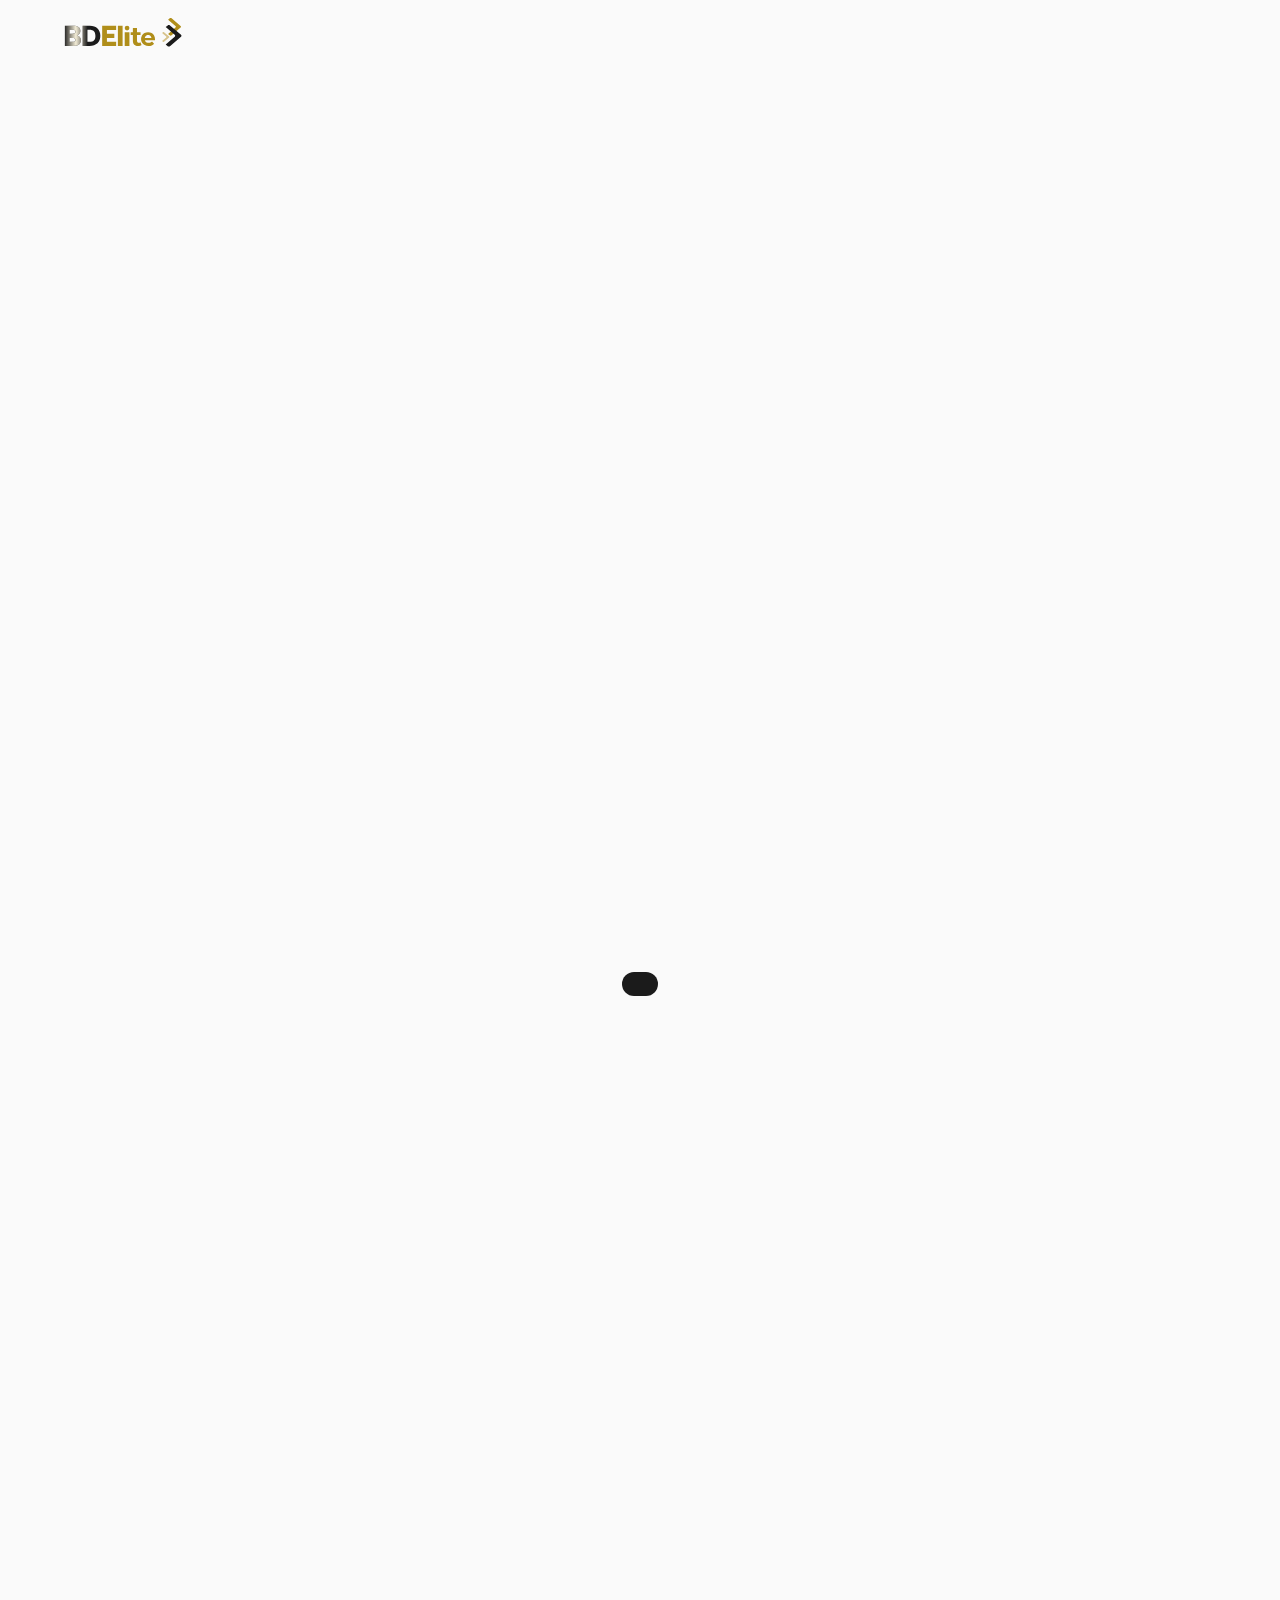
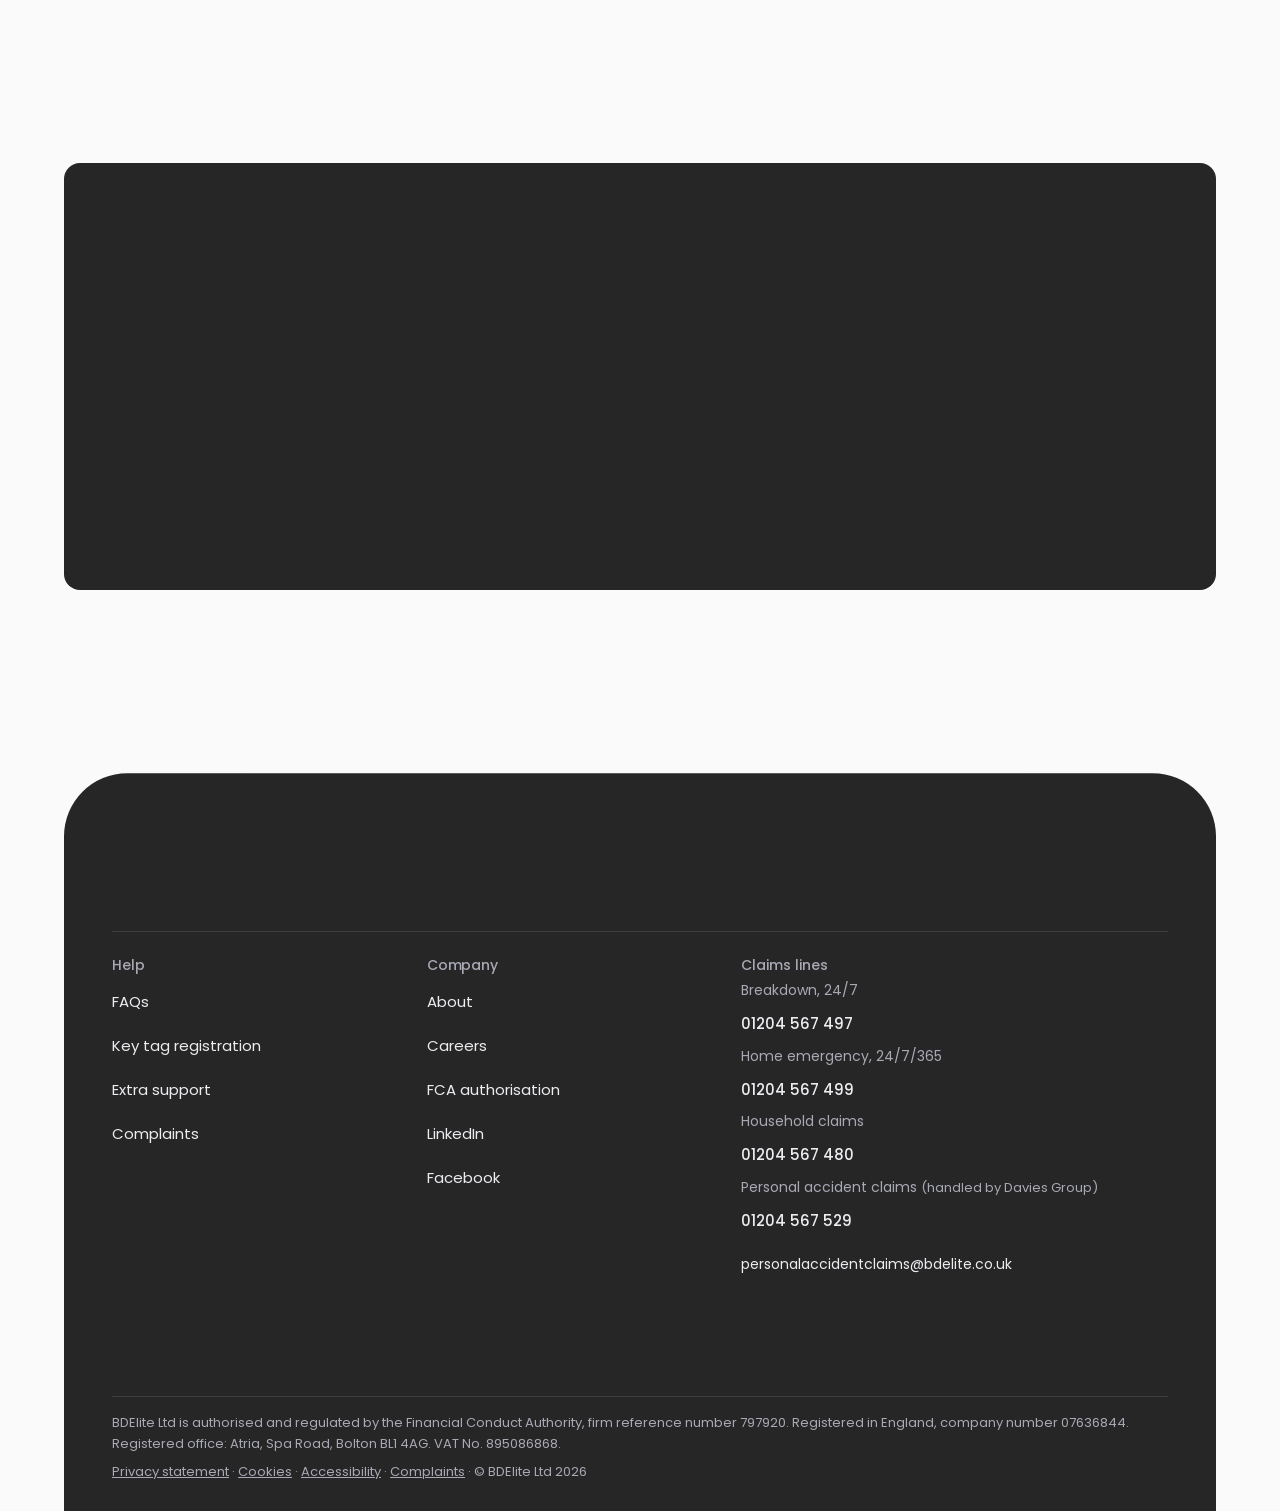
==== commit 98bc18e1: "Equal widths, fit-to-screen sections, Poppins, logo intro, review fixes - Every section shares the h" ====
--- a/about.html
+++ b/about.html
@@ -12,10 +12,10 @@
 <meta property="og:description" content="Founded in Bolton in 2011, BDElite provides add-on insurance products, claims management and replacement vehicle solutions to 400+ broker accounts.">
 <meta property="og:url" content="https://olisabdelite.github.io/bdelite-website-preview/about">
 <meta property="og:image" content="https://olisabdelite.github.io/bdelite-website-preview/img/fleet.jpg">
-<script>(function(){var k="bde-theme",v=null;try{v=localStorage.getItem(k)}catch(e){}if(v!=="light"&&v!=="dark")v=matchMedia("(prefers-color-scheme: dark)").matches?"dark":"light";document.documentElement.dataset.theme=v;})();</script>
+<script>(function(){var k="bde-theme",v=null;try{v=localStorage.getItem(k)}catch(e){}if(v!=="light"&&v!=="dark")v=matchMedia("(prefers-color-scheme: dark)").matches?"dark":"light";document.documentElement.dataset.theme=v;var d=document.documentElement,q=new URLSearchParams(location.search),h=(q.get("hero")||"b").toLowerCase(),g=(q.get("stage")||"c").toLowerCase();d.classList.add("js");var zf=function(){var z=Math.min(1.5,Math.max(1,innerWidth/1536));d.style.zoom=z>1.005?z.toFixed(3):"";};zf();addEventListener("resize",zf);if(h==="a"||h==="b"||h==="c")d.dataset.hero=h;if(g==="a"||g==="b"||g==="c")d.dataset.stage=g;var t0=Date.now(),seen=null,nav=null;try{seen=sessionStorage.getItem("bde-intro");sessionStorage.setItem("bde-intro","1")}catch(e){}try{nav=performance.getEntriesByType("navigation")[0]}catch(e){}if(!seen||(nav&&nav.type==="reload")){d.classList.add("intro-on");var calm=matchMedia("(prefers-reduced-motion: reduce)").matches,done=false;var go=function(){if(done)return;done=true;setTimeout(function(){var c=document.getElementById("intro");if(!c){d.classList.remove("intro-on");return;}var f=c.querySelector(".intro-logo"),t=document.querySelector("header.site .brand svg");if(!calm&&f&&t){var a=f.getBoundingClientRect(),b=t.getBoundingClientRect();var zz=parseFloat(d.style.zoom)||1;if(b.width>0)f.style.transform="translate("+(b.left-a.left)/zz+"px,"+(b.top-a.top)/zz+"px) scale("+(b.width/a.width)+")";}c.classList.add("out");setTimeout(function(){d.classList.add("intro-reveal");c.classList.add("fade");setTimeout(function(){d.classList.remove("intro-on","intro-reveal");c.parentNode&&c.parentNode.removeChild(c);},calm?0:480);},calm?0:780);},Math.max(0,1100-(Date.now()-t0)));};addEventListener("load",go);setTimeout(go,3000);}})();</script>
 <link rel="preconnect" href="https://fonts.googleapis.com">
 <link rel="preconnect" href="https://fonts.gstatic.com" crossorigin>
-<link rel="stylesheet" href="https://fonts.googleapis.com/css2?family=Hanken+Grotesk:wght@400;500;600&display=swap">
+<link rel="stylesheet" href="https://fonts.googleapis.com/css2?family=Poppins:wght@400;500;600&display=swap">
 <link rel="stylesheet" href="site.css">
 <script type="application/ld+json">{"@context":"https://schema.org","@type":"InsuranceAgency","name":"BDElite","legalName":"BDElite Ltd","url":"https://olisabdelite.github.io/bdelite-website-preview/","email":"bdelite.admin@bdelite.co.uk","telephone":"+44 1204 567 500","foundingDate":"2011","vatID":"GB895086868","address":{"@type":"PostalAddress","streetAddress":"Atria, Spa Road","addressLocality":"Bolton","postalCode":"BL1 4AG","addressCountry":"GB"},"sameAs":["https://www.linkedin.com/company/bdelite","https://www.facebook.com/BDEliteTCM"],"contactPoint":[{"@type":"ContactPoint","contactType":"claims","telephone":"+44 1204 567 567","areaServed":"GB"},{"@type":"ContactPoint","contactType":"emergency","name":"Breakdown","telephone":"+44 1204 567 497"},{"@type":"ContactPoint","contactType":"emergency","name":"Home emergency","telephone":"+44 1204 567 499"},{"@type":"ContactPoint","contactType":"sales","telephone":"+44 1204 567 500"}]}</script>
 </head>
@@ -99,6 +99,17 @@
 </svg>
 
 
+<div id="intro" aria-hidden="true">
+  <svg class="intro-logo" viewBox="0 0 1495 372">
+    <defs>
+      <filter id="introWhite"><feColorMatrix type="matrix" values="0 0 0 0 1  0 0 0 0 1  0 0 0 0 1  0 0 0 1 0"/></filter>
+      <mask id="introMask" maskUnits="userSpaceOnUse" x="-100" y="-100" width="1700" height="600"><use href="#logo" filter="url(#introWhite)"/></mask>
+      <linearGradient id="introShine" x1="0" y1="0" x2="1" y2="0"><stop offset="0" stop-color="#fff8e1" stop-opacity="0"/><stop offset=".5" stop-color="#fff8e1" stop-opacity=".95"/><stop offset="1" stop-color="#fff8e1" stop-opacity="0"/></linearGradient>
+    </defs>
+    <use href="#logo"/>
+    <g mask="url(#introMask)"><rect class="intro-shine" x="0" y="-60" width="300" height="500" fill="url(#introShine)"/></g>
+  </svg>
+</div>
 <header class="site">
   <div class="wrap">
     <a class="brand" href="./" data-go="home" aria-label="BDElite home">
@@ -152,7 +163,7 @@
       <a class="mm-lead" href="customers" data-go="customers"><b>For policyholders <svg aria-hidden="true"><use href="#i-arrow"/></svg></b><small>The team behind the cover your broker arranged.</small></a>
       <p class="mm-label">Explore</p>
       <ul class="mm-links">
-        <li><a href="customers#claimform" data-go="customers" data-scroll="#claimform">Start a claim online</a></li>
+        <li><a href="customers#claimform" data-go="customers" data-scroll="#claimform">Make a claim</a></li>
         <li><a href="customers#claim-path" data-go="customers" data-scroll="#claim-path">What happens after you call</a></li>
         <li><a href="customers#covered" data-go="customers" data-scroll="#covered">What you may be covered for</a></li>
         <li><a href="customers#faq" data-go="customers" data-scroll="#faq">Good to know</a></li>
@@ -197,8 +208,7 @@
   <section class="band">
     <div class="wrap about-grid">
       <div>
-        <p class="eyebrow">Our story</p>
-        <h2 class="h-l" style="margin-top:16px">How we've grown</h2>
+        <h2 class="h-l">How We've Grown</h2>
         <p class="lede" style="margin-top:18px">We build add-on products with brokers and handle every claim in-house.</p>
         <div class="hero-ctas"><a class="btn btn-dark" href="careers">Careers at BDElite</a><a class="btn btn-line" href="brokers" data-go="brokers">Partner with us</a></div>
       </div>
@@ -223,7 +233,7 @@
     <div class="wrap inhouse">
       <div>
         <p class="eyebrow">Our team</p>
-        <h2 class="h-l" style="margin-top:16px">Run from Bolton</h2>
+        <h2 class="h-l" style="margin-top:16px">Run From Bolton</h2>
         <p class="lede" style="margin-top:16px">Claims, products and technology are all handled by our own people in Bolton.</p>
       </div>
       <ul class="inhouse-list">
@@ -247,7 +257,6 @@
 <footer>
   <div class="wrap">
     <div class="f-main">
-      <a class="f-logo" href="./" data-go="home" aria-label="BDElite home"><svg viewBox="0 0 1495 372" aria-hidden="true"><use href="#logo"/></svg></a>
       <nav class="f-nav" aria-label="Footer">
         <a href="brokers" data-go="brokers">Brokers</a>
         <a href="customers" data-go="customers">Customers</a>
@@ -299,7 +308,7 @@
   <div class="dlg-body">
     <div class="opts">
       <button class="opt" type="button" data-opt="motor" aria-expanded="false"><span class="icon"><svg><use href="#i-car"/></svg></span><span><b>Motor accident</b><small>Damage, injury or a non-fault incident</small></span><svg width="20" height="20" aria-hidden="true"><use href="#i-arrow"/></svg></button>
-      <div class="opt-detail" data-detail="motor" hidden><p>Call the motor claimsline and a handler will take it from there.</p><span class="mono">01204 567 567</span><div class="cta-actions" style="justify-content:flex-start"><a class="btn btn-gold" href="tel:01204567567"><svg aria-hidden="true"><use href="#i-phone"/></svg>Call now</a><a class="btn btn-line" href="customers#claimform" data-go="customers" data-scroll="#claimform" data-close>Start online instead</a></div></div>
+      <div class="opt-detail" data-detail="motor" hidden><p>Call the motor claimsline and a handler will take it from there.</p><span class="mono">01204 567 567</span><div class="cta-actions" style="justify-content:flex-start"><a class="btn btn-gold" href="tel:01204567567"><svg aria-hidden="true"><use href="#i-phone"/></svg>Call now</a></div></div>
       <button class="opt" type="button" data-opt="breakdown" aria-expanded="false"><span class="icon"><svg><use href="#i-tow"/></svg></span><span><b>Breakdown</b><small>Roadside help, recovery or home start</small></span><svg width="20" height="20" aria-hidden="true"><use href="#i-arrow"/></svg></button>
       <div class="opt-detail" data-detail="breakdown" hidden><p>Call our breakdown line. If you're on a motorway, get to a safe place behind the barrier first.</p><span class="mono">01204 567 497</span><div class="cta-actions" style="justify-content:flex-start"><a class="btn btn-gold" href="tel:01204567497"><svg aria-hidden="true"><use href="#i-phone"/></svg>Call now</a><button class="copy" type="button" data-copy="01204 567 497" style="color:var(--fg);border-color:var(--line)"><svg width="16" height="16" aria-hidden="true"><use href="#i-copy"/></svg>Copy number</button></div></div>
       <button class="opt" type="button" data-opt="home" aria-expanded="false"><span class="icon"><svg><use href="#i-home"/></svg></span><span><b>Home emergency</b><small>Boiler, plumbing, electrics, locks</small></span><svg width="20" height="20" aria-hidden="true"><use href="#i-arrow"/></svg></button>
--- a/site.css
+++ b/site.css
@@ -47,12 +47,12 @@
 @media (min-width:720px){.wrap{padding-left:max(32px,env(safe-area-inset-left,0px));padding-right:max(32px,env(safe-area-inset-right,0px))}}
 .sr{position:absolute;width:1px;height:1px;overflow:hidden;clip:rect(0 0 0 0);white-space:nowrap}
 .mono{font-family:var(--f-mono);font-variant-numeric:tabular-nums}
-.eyebrow{font:700 12.5px/1.2 var(--f-display);letter-spacing:.14em;text-transform:uppercase;color:var(--gold-text);display:flex;align-items:center;gap:10px}
+.eyebrow{font:600 12.5px/1.2 var(--f-display);letter-spacing:.14em;text-transform:uppercase;color:var(--gold-text);display:flex;align-items:center;gap:10px}
 .ink .eyebrow{color:var(--gold-on-ink)}
-.h-xl{font-size:clamp(38px,5.6vw,68px);line-height:1.02;font-weight:800;letter-spacing:-.035em}
-.h-l{font-size:clamp(30px,3.6vw,44px);line-height:1.08;font-weight:800;letter-spacing:-.03em}
-.h-m{font-size:22px;line-height:1.2;font-weight:700}
-.h-s{font-size:17px;line-height:1.3;font-weight:700;letter-spacing:-.01em}
+.h-xl{font-size:clamp(38px,5.6vw,68px);line-height:1.02;font-weight:600;letter-spacing:-.035em}
+.h-l{font-size:clamp(30px,3.6vw,44px);line-height:1.08;font-weight:600;letter-spacing:-.03em}
+.h-m{font-size:22px;line-height:1.2;font-weight:600}
+.h-s{font-size:17px;line-height:1.3;font-weight:600;letter-spacing:-.01em}
 .lede{font-size:clamp(18px,1.6vw,20px);line-height:1.55;color:var(--muted);max-width:58ch}
 .ink .lede{color:var(--on-ink-muted)}
 .gold{color:var(--gold-text)}
@@ -65,7 +65,7 @@
 .ink .c-fleet{color:var(--on-ink)}
 
 /* Buttons */
-.btn{display:inline-flex;align-items:center;justify-content:center;gap:10px;min-height:48px;padding:0 22px;border-radius:999px;font:700 15px/1 var(--f-display);letter-spacing:-.005em;text-decoration:none;border:1.5px solid transparent;cursor:pointer;transition:background .18s,border-color .18s,transform .18s,color .18s;white-space:nowrap}
+.btn{display:inline-flex;align-items:center;justify-content:center;gap:10px;min-height:48px;padding:0 22px;border-radius:999px;font:600 15px/1 var(--f-display);letter-spacing:-.005em;text-decoration:none;border:1.5px solid transparent;cursor:pointer;transition:background .18s,border-color .18s,transform .18s,color .18s;white-space:nowrap}
 .btn:active{transform:translateY(1px)}
 .btn-gold{background:var(--gold);color:#111}
 .btn-gold:hover{background:var(--gold-soft)}
@@ -106,7 +106,7 @@
 .portal-pop{position:absolute;right:0;top:calc(100% + 10px);width:290px;background:var(--surface);border:1px solid var(--line);border-radius:var(--r);box-shadow:var(--shadow);padding:8px;z-index:5}
 .portal-pop a{display:grid;grid-template-columns:auto 1fr;gap:2px 12px;padding:12px;border-radius:var(--r-sm);text-decoration:none}
 .portal-pop a:hover{background:var(--sunk)}
-.portal-pop b{font:700 15px/1.2 var(--f-display)}
+.portal-pop b{font:600 15px/1.2 var(--f-display)}
 .portal-pop small{grid-column:2;color:var(--muted);font-size:14px;line-height:1.35}
 .portal-pop .chev{grid-row:span 2;margin-top:2px}
 .menu-btn{display:inline-flex;width:48px;height:48px;border-radius:50%;border:1.5px solid var(--line);background:transparent;align-items:center;justify-content:center;cursor:pointer}
@@ -121,7 +121,7 @@
   .util .wrap{font-size:13px;gap:10px}
 }
 .mobile-nav{border-top:1px solid var(--line);padding-block:12px 20px;display:grid;gap:4px}
-.mobile-nav a{font:700 18px/1 var(--f-display);text-decoration:none;padding:14px 4px;display:flex;gap:12px;align-items:center;border-bottom:1px solid var(--line)}
+.mobile-nav a{font:600 18px/1 var(--f-display);text-decoration:none;padding:14px 4px;display:flex;gap:12px;align-items:center;border-bottom:1px solid var(--line)}
 @media (min-width:1020px){.mobile-nav{display:none!important}}
 
 /* Sections */
@@ -144,7 +144,7 @@
 .door{display:grid;grid-template-columns:auto 1fr auto;align-items:center;gap:18px;padding:18px 20px;border-radius:var(--r);background:var(--ink-2);border:1px solid var(--ink-line);text-decoration:none;color:var(--on-ink);transition:border-color .2s,background .2s,transform .2s}
 .door:hover{border-color:var(--gold);transform:translateX(4px)}
 .door .chev{width:20px;height:24px}
-.door b{display:block;font:700 18px/1.2 var(--f-display);letter-spacing:-.01em}
+.door b{display:block;font:600 18px/1.2 var(--f-display);letter-spacing:-.01em}
 .door small{display:block;color:var(--on-ink-muted);font-size:15px;line-height:1.35;margin-top:3px}
 .door .go{color:var(--gold-on-ink)}
 .door.urgent{background:var(--gold);border-color:var(--gold);color:#111}
@@ -156,13 +156,13 @@
 .tracker{background:var(--ink-2);border:1px solid var(--ink-line);border-radius:20px;padding:24px;box-shadow:0 30px 80px -30px rgba(0,0,0,.8);position:relative;max-width:520px;width:100%;justify-self:center}
 .tk-top{display:flex;justify-content:space-between;align-items:flex-start;gap:12px;flex-wrap:wrap}
 .tk-ref{font:600 13px/1 var(--f-mono);color:var(--on-ink-muted)}
-.tk-title{font:700 19px/1.25 var(--f-display);margin-top:8px}
-.pill{display:inline-flex;align-items:center;gap:7px;font:700 11.5px/1 var(--f-display);letter-spacing:.08em;text-transform:uppercase;padding:7px 10px;border-radius:999px;white-space:nowrap}
+.tk-title{font:600 19px/1.25 var(--f-display);margin-top:8px}
+.pill{display:inline-flex;align-items:center;gap:7px;font:600 11.5px/1 var(--f-display);letter-spacing:.08em;text-transform:uppercase;padding:7px 10px;border-radius:999px;white-space:nowrap}
 .pill::before{content:"";width:6px;height:6px;border-radius:50%;background:currentColor}
 .pill-live{color:#4ade80;background:rgba(74,222,128,.12)}
 .pill-done{color:var(--gold-on-ink);background:rgba(212,180,92,.14)}
 .tk-handler{display:flex;align-items:center;gap:12px;margin-top:18px;padding:12px;border-radius:12px;background:rgba(255,255,255,.04)}
-.avatar{width:38px;height:38px;border-radius:50%;background:linear-gradient(135deg,var(--gold-soft),var(--gold));color:#111;display:grid;place-items:center;font:800 14px/1 var(--f-display);flex:none}
+.avatar{width:38px;height:38px;border-radius:50%;background:linear-gradient(135deg,var(--gold-soft),var(--gold));color:#111;display:grid;place-items:center;font:600 14px/1 var(--f-display);flex:none}
 .tk-handler small{display:block;color:var(--on-ink-muted);font-size:13.5px;line-height:1.3}
 .tk-handler b{font-weight:600;font-size:15px}
 .tk-steps{list-style:none;margin:20px 0 0;padding:0;display:grid;gap:0}
@@ -192,12 +192,12 @@
 .proof div.item{padding:26px 20px 26px 0;display:grid;gap:4px}
 .proof div.item + div.item{padding-left:20px;border-left:1px solid var(--line)}
 @media (max-width:899px){.proof div.item:nth-child(3){border-left:0;padding-left:0}.proof div.item:nth-child(n+3){border-top:1px solid var(--line)}}
-.proof .num{font:800 clamp(26px,3vw,34px)/1 var(--f-display);letter-spacing:-.03em}
+.proof .num{font:600 clamp(26px,3vw,34px)/1 var(--f-display);letter-spacing:-.03em}
 .proof .lbl{color:var(--muted);font-size:15px;line-height:1.35}
 
 /* Journey */
 .aud-switch{display:inline-flex;padding:5px;border-radius:999px;background:var(--sunk);border:1px solid var(--line);gap:4px;flex-wrap:wrap}
-.aud-switch button{border:0;background:transparent;padding:10px 16px;border-radius:999px;font:700 14.5px/1 var(--f-display);cursor:pointer;color:var(--muted);display:inline-flex;align-items:center;gap:8px;min-height:44px}
+.aud-switch button{border:0;background:transparent;padding:10px 16px;border-radius:999px;font:600 14.5px/1 var(--f-display);cursor:pointer;color:var(--muted);display:inline-flex;align-items:center;gap:8px;min-height:44px}
 .aud-switch button[aria-pressed="true"]{background:var(--surface);color:var(--fg);box-shadow:0 1px 3px rgba(0,0,0,.12)}
 .journey{display:grid;gap:0;margin-top:36px;counter-reset:j}
 @media (min-width:900px){.journey{grid-template-columns:repeat(3,1fr);row-gap:44px}}
@@ -209,7 +209,7 @@
 .j-bar i{display:block;height:100%;width:0;background:var(--gold);transition:width .7s cubic-bezier(.2,.7,.2,1)}
 .journey.on .j-bar i{width:100%}
 .j-step:nth-child(2) .j-bar i{transition-delay:.12s}.j-step:nth-child(3) .j-bar i{transition-delay:.24s}.j-step:nth-child(4) .j-bar i{transition-delay:.36s}.j-step:nth-child(5) .j-bar i{transition-delay:.48s}.j-step:nth-child(6) .j-bar i{transition-delay:.6s}
-.j-step h3{font-size:17px;line-height:1.25;font-weight:700}
+.j-step h3{font-size:17px;line-height:1.25;font-weight:600}
 .j-step p{color:var(--muted);font-size:15.5px;line-height:1.5}
 .j-step p[data-fade]{animation:fade .35s ease}
 @keyframes fade{from{opacity:0;transform:translateY(4px)}}
@@ -225,7 +225,7 @@
 .prod:hover{border-color:var(--gold);transform:translateY(-2px)}
 .prod-top{display:flex;justify-content:space-between;align-items:center;gap:8px}
 .prod-cat{font:600 12px/1 var(--f-mono);letter-spacing:.04em;color:var(--faint);text-transform:uppercase}
-.prod h3{font-size:21px;font-weight:800}
+.prod h3{font-size:21px;font-weight:600}
 .prod p{color:var(--muted);font-size:15.5px;line-height:1.5}
 .tags{display:flex;flex-wrap:wrap;gap:6px}
 .tag{font:600 12.5px/1 var(--f-body);padding:6px 9px;border-radius:6px;background:var(--gold-wash);color:var(--gold-text)}
@@ -247,7 +247,7 @@
 .sys div{position:relative;z-index:1}
 .flow-row{display:grid;grid-template-columns:1fr auto 1fr;align-items:center;gap:14px}
 .sys{display:grid;gap:8px}
-.sys div{background:var(--ink-2);border:1px solid var(--ink-line);border-radius:12px;padding:14px 16px;font:700 16px/1 var(--f-display);display:flex;justify-content:space-between;align-items:center;gap:8px}
+.sys div{background:var(--ink-2);border:1px solid var(--ink-line);border-radius:12px;padding:14px 16px;font:600 16px/1 var(--f-display);display:flex;justify-content:space-between;align-items:center;gap:8px}
 .sys div small{font:500 12px/1 var(--f-mono);color:var(--on-ink-muted)}
 .hub{width:116px;height:116px;border-radius:50%;border:1.5px solid var(--gold);display:grid;place-items:center;text-align:center;position:relative;background:radial-gradient(circle,rgba(212,180,92,.16),transparent 70%)}
 .hub svg{width:70px}
@@ -274,11 +274,11 @@
 .mock-bar span{margin-left:8px;font:500 12.5px/1 var(--f-mono);color:var(--faint);overflow:hidden;text-overflow:ellipsis;white-space:nowrap}
 .mock-body{padding:20px;display:grid;gap:16px}
 .mock-head{display:flex;justify-content:space-between;align-items:baseline;gap:10px;flex-wrap:wrap}
-.mock-head b{font:700 17px/1.2 var(--f-display)}
+.mock-head b{font:600 17px/1.2 var(--f-display)}
 .kpis{display:grid;grid-template-columns:repeat(3,1fr);gap:10px}
 .kpi{border:1px solid var(--line);border-radius:12px;padding:12px;display:grid;gap:4px;min-width:0}
 .kpi small{font-size:12.5px;color:var(--muted);line-height:1.25}
-.kpi b{font:800 21px/1 var(--f-display);letter-spacing:-.02em;font-variant-numeric:tabular-nums}
+.kpi b{font:600 21px/1 var(--f-display);letter-spacing:-.02em;font-variant-numeric:tabular-nums}
 .kpi em{font:600 12px/1 var(--f-mono);font-style:normal}
 .up{color:var(--ok)}
 .chart{width:100%;height:auto;display:block}
@@ -288,7 +288,7 @@
 .row + .row{border-top:1px solid var(--line)}
 .row .mono{font-size:12.5px;color:var(--faint)}
 .row span{min-width:0;overflow:hidden;text-overflow:ellipsis;white-space:nowrap}
-.st{font:700 11px/1 var(--f-display);letter-spacing:.05em;text-transform:uppercase;padding:6px 8px;border-radius:6px;white-space:nowrap}
+.st{font:600 11px/1 var(--f-display);letter-spacing:.05em;text-transform:uppercase;padding:6px 8px;border-radius:6px;white-space:nowrap}
 .st-ok{color:var(--ok);background:var(--ok-wash)}
 .st-info{color:var(--info);background:var(--info-wash)}
 .st-warn{color:var(--warn);background:var(--warn-wash)}
@@ -297,11 +297,11 @@
 
 /* Quote */
 .quote{display:grid;gap:28px;max-width:900px}
-.quote blockquote{margin:0;font:700 clamp(26px,3.4vw,40px)/1.2 var(--f-display);letter-spacing:-.025em;text-wrap:balance}
+.quote blockquote{margin:0;font:600 clamp(26px,3.4vw,40px)/1.2 var(--f-display);letter-spacing:-.025em;text-wrap:balance}
 .stars{color:var(--gold);letter-spacing:4px;font-size:20px}
 .gstar{color:var(--gold);font-size:.7em;margin-left:4px;vertical-align:.25em}
 .grating{display:inline-flex;align-items:center;gap:10px;flex-wrap:wrap;padding:10px 14px;border:1px solid var(--line);border-radius:999px;background:var(--surface);font-size:15px;color:var(--muted);width:fit-content}
-.grating b{font:800 17px/1 var(--f-display);color:var(--fg)}
+.grating b{font:600 17px/1 var(--f-display);color:var(--fg)}
 .grating .stars{font-size:15px;letter-spacing:2px}
 .lines{display:grid;gap:0;margin-top:4px}
 .lines div{display:flex;justify-content:space-between;align-items:center;gap:12px;padding:12px 0;border-top:1px solid var(--line);flex-wrap:wrap}
@@ -318,7 +318,7 @@
 .promise-list div{display:grid;grid-template-columns:40px 1fr;gap:14px;padding:16px 0;border-top:1px solid var(--line)}
 .promise-list div:first-of-type{border-top:0}
 .promise-list svg{width:40px;height:40px;padding:9px;border-radius:12px;background:var(--gold-wash);color:var(--gold-text)}
-.promise-list b{display:block;font:700 16px/1.3 var(--f-display);margin-bottom:3px}
+.promise-list b{display:block;font:600 16px/1.3 var(--f-display);margin-bottom:3px}
 .promise-list span{color:var(--muted);font-size:15.5px;line-height:1.45}
 /* ===== Visual layer: journey scene, devices, photography ===== */
 .scene{position:relative;margin-top:clamp(40px,5vw,64px);overflow:hidden;border-top:1px solid rgba(212,180,92,.18);padding-top:12px}
@@ -378,10 +378,10 @@
 .pcard::before{content:"";position:absolute;inset:0;z-index:-1;background:linear-gradient(180deg,rgba(10,10,12,.05) 20%,rgba(10,10,12,.55) 55%,rgba(10,10,12,.92))}
 .pcard:hover .pc-img{transform:scale(1.08);filter:saturate(.95) contrast(1.05) brightness(.9)}
 .pc-body{display:grid;gap:10px;padding:26px}
-.pc-tag{display:flex;align-items:center;gap:8px;font:700 12px/1 var(--f-display);letter-spacing:.12em;text-transform:uppercase;color:#d4b45c}
+.pc-tag{display:flex;align-items:center;gap:8px;font:600 12px/1 var(--f-display);letter-spacing:.12em;text-transform:uppercase;color:#d4b45c}
 .pcard .c-fleet{color:#f5f5f4}
-.pc-body b{font:800 clamp(21px,2vw,25px)/1.15 var(--f-display);letter-spacing:-.02em;text-wrap:balance}
-.pc-go{display:inline-flex;align-items:center;gap:8px;font:700 14.5px/1 var(--f-display);color:#d4b45c;margin-top:4px}
+.pc-body b{font:600 clamp(21px,2vw,25px)/1.15 var(--f-display);letter-spacing:-.02em;text-wrap:balance}
+.pc-go{display:inline-flex;align-items:center;gap:8px;font:600 14.5px/1 var(--f-display);color:#d4b45c;margin-top:4px}
 
 .hero-photo{position:absolute;inset:0 0 0 30%;background:var(--img) var(--pos,center)/cover no-repeat;filter:saturate(.75) brightness(.7) contrast(1.05);-webkit-mask-image:linear-gradient(90deg,transparent,#000 45%);mask-image:linear-gradient(90deg,transparent,#000 45%)}
 .hero-photo::after{content:"";position:absolute;inset:0;background:linear-gradient(0deg,rgba(18,18,20,.8),transparent 40%)}
@@ -426,7 +426,7 @@
 .inhouse-list{list-style:none;margin:0;padding:0;display:grid;gap:12px}
 @media (min-width:640px){.inhouse-list{grid-template-columns:repeat(3,1fr)}}
 .inhouse-list li{display:grid;gap:6px;align-content:start;padding:22px;border:1px solid var(--ink-line);border-radius:16px;background:var(--ink-2)}
-.inhouse-list b{font:700 16px/1.25 var(--f-display);margin-top:8px}
+.inhouse-list b{font:600 16px/1.25 var(--f-display);margin-top:8px}
 .inhouse-list li > span:last-child{color:var(--on-ink-muted);font-size:15px;line-height:1.4}
 .ih-icon{width:44px;height:44px;border-radius:12px;display:grid;place-items:center;background:rgba(212,180,92,.12);color:var(--gold-on-ink)}
 .ih-icon svg{width:22px;height:22px}
@@ -447,7 +447,7 @@
 .steps{list-style:none;padding:0;margin:0;display:grid;gap:14px;counter-reset:s}
 @media (min-width:860px){.steps.h{grid-template-columns:repeat(4,1fr)}}
 .steps li{counter-increment:s;display:grid;gap:8px;padding:22px;border-radius:var(--r);background:var(--surface);border:1px solid var(--line);align-content:start}
-.steps li::before{content:counter(s);width:34px;height:34px;border-radius:50%;background:var(--fg);color:var(--paper);display:grid;place-items:center;font:800 15px/1 var(--f-display)}
+.steps li::before{content:counter(s);width:34px;height:34px;border-radius:50%;background:var(--fg);color:var(--paper);display:grid;place-items:center;font:600 15px/1 var(--f-display)}
 .steps li p{color:var(--muted);font-size:15.5px}
 
 /* Brokers hero */
@@ -458,7 +458,7 @@
 .hero-ctas{display:flex;gap:12px;flex-wrap:wrap;margin-top:32px}
 .platforms{display:flex;gap:10px;flex-wrap:wrap;margin-top:28px;align-items:center}
 .platforms small{color:var(--on-ink-muted);font-size:14px;margin-right:4px}
-.platforms span{font:700 14px/1 var(--f-display);padding:10px 14px;border:1px solid var(--ink-line);border-radius:10px;color:var(--on-ink)}
+.platforms span{font:600 14px/1 var(--f-display);padding:10px 14px;border:1px solid var(--ink-line);border-radius:10px;color:var(--on-ink)}
 
 /* Customers hero */
 .claim-hero{background:var(--surface);border-bottom:1px solid var(--line)}
@@ -466,7 +466,7 @@
 .callcard{background:var(--ink);color:var(--on-ink);border-radius:22px;padding:clamp(24px,3vw,36px);position:relative;overflow:hidden;display:grid;gap:18px}
 .callcard .waves{opacity:.3}
 .callcard > *{position:relative}
-.callcard .label{font:700 12.5px/1 var(--f-display);letter-spacing:.14em;text-transform:uppercase;color:var(--gold-on-ink)}
+.callcard .label{font:600 12.5px/1 var(--f-display);letter-spacing:.14em;text-transform:uppercase;color:var(--gold-on-ink)}
 .bignum{font:600 clamp(32px,4.4vw,48px)/1 var(--f-mono);letter-spacing:-.02em;color:var(--on-ink);text-decoration:none;display:block;user-select:all}
 .callcard .row2{display:flex;gap:10px;flex-wrap:wrap}
 .copy{background:transparent;border:1.5px solid var(--ink-line);color:var(--on-ink);border-radius:999px;min-height:44px;padding:0 16px;font:600 14px/1 var(--f-display);cursor:pointer;display:inline-flex;gap:8px;align-items:center}
@@ -526,14 +526,14 @@
 input[type=range]{width:100%;accent-color:var(--gold);min-height:28px}
 .calc-out{background:var(--ink);color:var(--on-ink);border-radius:20px;padding:clamp(24px,3vw,36px);display:grid;gap:18px;align-content:space-between;position:relative;overflow:hidden}
 .calc-out > *{position:relative}
-.calc-out .big{font:800 clamp(40px,6vw,64px)/1 var(--f-display);letter-spacing:-.04em;font-variant-numeric:tabular-nums}
+.calc-out .big{font:600 clamp(40px,6vw,64px)/1 var(--f-display);letter-spacing:-.04em;font-variant-numeric:tabular-nums}
 .calc-out .sub{color:var(--on-ink-muted)}
 .calc-out .per{display:grid;grid-template-columns:1fr 1fr;gap:12px;border-top:1px solid var(--ink-line);padding-top:18px}
-.calc-out .per b{font:700 24px/1.1 var(--f-display);display:block;font-variant-numeric:tabular-nums;color:var(--gold-on-ink)}
+.calc-out .per b{font:600 24px/1.1 var(--f-display);display:block;font-variant-numeric:tabular-nums;color:var(--gold-on-ink)}
 .calc-out .per small{color:var(--on-ink-muted);font-size:14px}
 .fleet-stats{display:grid;grid-template-columns:repeat(2,1fr);gap:10px;max-width:520px;width:100%;justify-self:center}
 .fs{background:var(--ink-2);border:1px solid var(--ink-line);border-radius:16px;padding:22px;display:grid;gap:6px}
-.fs b{font:800 clamp(34px,4vw,46px)/1 var(--f-display);letter-spacing:-.04em;color:var(--on-ink)}
+.fs b{font:600 clamp(34px,4vw,46px)/1 var(--f-display);letter-spacing:-.04em;color:var(--on-ink)}
 .fs b sup{font-size:.45em;color:var(--gold-on-ink);vertical-align:top;margin-left:2px;letter-spacing:0}
 .fs small{color:var(--on-ink-muted);font-size:15px;line-height:1.35}
 .fs.wide{grid-column:span 2;display:flex;align-items:center;justify-content:space-between;gap:16px}
@@ -563,7 +563,7 @@
 @media (min-width:960px){.f-top{grid-template-columns:1.3fr repeat(4,1fr)}}
 .f-brand svg{width:170px;--logo-k:#f4f4f5}
 .f-brand p{margin-top:16px;max-width:34ch;line-height:1.55}
-.f-col h4{font:700 13px/1 var(--f-display);letter-spacing:.12em;text-transform:uppercase;color:var(--on-ink);margin-bottom:16px}
+.f-col h4{font:600 13px/1 var(--f-display);letter-spacing:.12em;text-transform:uppercase;color:var(--on-ink);margin-bottom:16px}
 .f-col ul{list-style:none;padding:0;margin:0;display:grid;gap:10px}
 .f-col a{text-decoration:none;cursor:pointer}
 .f-col a:hover{color:var(--gold-on-ink)}
@@ -580,7 +580,7 @@
 .opts{display:grid;gap:8px}
 .opt{display:grid;grid-template-columns:44px 1fr auto;gap:14px;align-items:center;padding:14px 16px;border:1.5px solid var(--line);border-radius:14px;background:var(--surface);cursor:pointer;text-align:left}
 .opt:hover,.opt[aria-expanded="true"]{border-color:var(--gold)}
-.opt b{font:700 16px/1.2 var(--f-display);display:block}
+.opt b{font:600 16px/1.2 var(--f-display);display:block}
 .opt small{color:var(--muted);font-size:14.5px;line-height:1.3;display:block;margin-top:2px}
 .opt-detail{padding:16px 18px;border-radius:14px;background:var(--sunk);display:grid;gap:12px}
 .opt-detail .mono{font-size:26px;font-weight:600}
@@ -603,9 +603,9 @@
   --ink:#262626; --ink-2:rgba(255,255,255,.05); --ink-line:rgba(255,255,255,.11); --on-ink:#ededf1; --on-ink-muted:#a9a9b5; --gold-on-ink:#d9bd6a;
   --ok:#0f7a55; --ok-wash:rgba(16,185,129,.12); --info:#1d55c9; --info-wash:rgba(59,130,246,.12); --warn:#a34a06; --warn-wash:rgba(245,158,11,.12);
   --logo-k:#1b1b1b;
-  --f-display:"Hanken Grotesk","Segoe UI",-apple-system,BlinkMacSystemFont,Roboto,Arial,sans-serif;
-  --f-body:"Hanken Grotesk","Segoe UI",-apple-system,BlinkMacSystemFont,Roboto,Arial,sans-serif;
-  --f-mono:"Hanken Grotesk","Segoe UI",-apple-system,BlinkMacSystemFont,Roboto,Arial,sans-serif;
+  --f-display:"Poppins","Segoe UI",-apple-system,BlinkMacSystemFont,Roboto,Arial,sans-serif;
+  --f-body:"Poppins","Segoe UI",-apple-system,BlinkMacSystemFont,Roboto,Arial,sans-serif;
+  --f-mono:"Poppins","Segoe UI",-apple-system,BlinkMacSystemFont,Roboto,Arial,sans-serif;
   --r:12px; --r-sm:8px;
   --shadow:0 1px 2px rgba(20,20,20,.04),0 16px 40px -20px rgba(20,20,20,.18);
   --max:1180px;
@@ -3052,7 +3052,117 @@
 html:root .fsim.fsim-road .fs-shadow{fill:rgba(0,0,0,.3)}
 html:root .fsim.fsim-road .fs-posts path{stroke:var(--rs-lamp);stroke-width:2.2}
 html:root .fsim.fsim-road .fs-posts circle{fill:#ffe7a6;opacity:1}
-html[data-theme="dark"]:root .fsim.fsim-road .fs-posts circle{filter:drop-shadow(0 0 5px #ffe08a)}
+/* scenery pictures stacked behind the vehicles; the ones that move are handed to the graphics card */
+html:root .fsim.fsim-road .fsim-layer{position:absolute;inset:0;width:100%;height:100%;display:block;overflow:visible;pointer-events:none}
+html:root .fsim.fsim-road .fsim-layer.moves{will-change:transform}
+html:root .fsim.fsim-road .fs-posts{display:none}
+html:root .fsim.fsim-road .rs-lamps path{fill:none;stroke:var(--rs-lamp);stroke-width:2.2;stroke-linecap:round;stroke-linejoin:round}
+html:root .fsim.fsim-road .rs-lamps .bulb{fill:#ffe7a6}
+html:root .fsim.fsim-road .rs-lamps .glow{fill:#ffe08a;opacity:0}
+html[data-theme="dark"]:root .fsim.fsim-road .rs-lamps .glow{opacity:.2}
+/* the four fact cards under the scene: always readable; the one whose moment is playing gets a gold highlight */
+html:root .fsim.fsim-road .fsim-facts{display:grid;grid-template-columns:repeat(2,minmax(0,1fr));gap:12px;max-width:none;margin:0;border:0}
+@media (min-width:860px){html:root .fsim.fsim-road .fsim-facts{grid-template-columns:repeat(4,minmax(0,1fr))}}
+html:root .fsim.fsim-road .fsim-facts .fs{position:relative;display:grid;grid-template-columns:40px minmax(0,1fr);column-gap:14px;row-gap:3px;align-content:center;align-items:center;padding:18px;background:var(--s-bg);border:1px solid var(--s-line);border-radius:12px;box-shadow:0 1px 2px rgba(60,45,0,.05);opacity:1;text-align:left;transition:border-color .25s ease-out,box-shadow .25s ease-out}
+html:root .fsim.fsim-road .fsim-facts .fs::before{content:none}
+html:root .fsim.fsim-road .fsim-facts .fs-ic{grid-row:1/3;align-self:center;width:40px;height:40px;border-radius:50%;display:grid;place-items:center;background:var(--s-wash);color:var(--s-gold-text);transition:background .25s ease-out,color .25s ease-out}
+html:root .fsim.fsim-road .fsim-facts .fs-ic svg{width:20px;height:20px;fill:none;stroke:currentColor;stroke-width:1.8;stroke-linecap:round;stroke-linejoin:round}
+html:root .fsim.fsim-road .fsim-facts .fs b{grid-column:2;font:600 21px/1.2 var(--f-body);letter-spacing:-.01em;color:var(--s-fg)}
+html:root .fsim.fsim-road .fsim-facts .fs b sup{font-size:.6em;color:var(--s-gold-text);vertical-align:.5em;margin-left:1px}
+html:root .fsim.fsim-road .fsim-facts .fs small{grid-column:2;font-size:13.5px;line-height:1.4;color:var(--s-muted)}
+html:root .fsim.fsim-road .fsim-facts .fs.now{border-color:var(--s-gold);box-shadow:0 0 0 3px var(--s-wash),0 4px 6px -1px rgba(60,45,0,.1)}
+html:root .fsim.fsim-road .fsim-facts .fs.now .fs-ic{background:var(--s-gold);color:#ffffff}
+html[data-theme="dark"]:root .fsim.fsim-road .fsim-facts .fs.now .fs-ic{color:#1b1b1b}
+html[data-theme="dark"]:root .fsim.fsim-road .fsim-facts .fs{box-shadow:none}
+@media (max-width:599px){
+  html:root .fsim.fsim-road .fsim-facts{gap:10px}
+  html:root .fsim.fsim-road .fsim-facts .fs{grid-template-columns:minmax(0,1fr);padding:14px}
+  html:root .fsim.fsim-road .fsim-facts .fs-ic{grid-row:auto;width:36px;height:36px;margin-bottom:6px}
+  html:root .fsim.fsim-road .fsim-facts .fs b,html:root .fsim.fsim-road .fsim-facts .fs small{grid-column:1}
+  html:root .fsim.fsim-road .fsim-facts .fs b{font-size:19px}
+  html:root .fsim.fsim-road .fsim-facts .fs small{font-size:13px}
+}
+/* notifications: a column to the right of the scene (under it on small screens). The newest update is at the bottom,
+   bright and full size; the two before it sit above, smaller and fainter. They replace the old pop-up notes on the scene.
+   Every pill is the same size and only ever slides and fades, which the graphics card does by itself, so the stack never jumps. */
+html:root .fsim.fsim-road .fs-note{display:none}
+html:root .fsim.fsim-road .fsim-stage{display:grid;grid-template-columns:minmax(0,1fr)}
+html:root .fsim.fsim-road .fsim-card{grid-column:1/-1}
+html:root .fsim.fsim-road .fsim-scene,html:root .fsim.fsim-road .fsim-notes{transition:opacity .22s ease-out}
+html:root .fsim.fsim-road.swapping .fsim-scene,html:root .fsim.fsim-road.swapping .fsim-notes{opacity:0}
+html:root .fsim.fsim-road .fsim-notes{position:relative;list-style:none;margin:0;padding:0;min-height:136px;background:var(--s-bg);border-top:1px solid var(--s-line);overflow:hidden}
+html:root .fsim.fsim-road .fsim-notes li{--y:92px;--k:.9;--o:0;position:absolute;left:16px;right:16px;top:50%;height:50px;margin-top:-25px;display:flex;align-items:center;gap:12px;box-sizing:border-box;padding:0 18px 0 14px;border:1px solid var(--s-line);border-radius:999px;background:var(--s-sunk);color:var(--s-muted);
+  opacity:var(--o);transform:translate3d(0,var(--y),0) scale(var(--k));will-change:transform,opacity;
+  transition:transform .45s cubic-bezier(.2,.7,.2,1),opacity .35s ease-out,background .3s ease-out,color .3s ease-out,border-color .3s ease-out}
+/* where each pill sits by its age: 0 is the newest (bottom), 3 has just left (top) */
+html:root .fsim.fsim-road .fsim-notes li[data-age="0"]{--y:29px;--k:1;--o:1;background:#ffffff;color:#1b1b1b;border-color:var(--s-gold)}
+html:root .fsim.fsim-road .fsim-notes li[data-age="1"]{--y:-29px;--k:.95;--o:.78}
+html:root .fsim.fsim-road .fsim-notes li[data-age="2"],html:root .fsim.fsim-road .fsim-notes li[data-age="3"]{--y:-84px;--k:.9;--o:0}
+html[data-theme="dark"]:root .fsim.fsim-road .fsim-notes li[data-age="0"]{background:#f6edd2;border-color:transparent}
+html:root .fsim.fsim-road .fsim-notes i{flex:none;width:10px;height:10px;border-radius:50%;background:var(--s-gold);box-shadow:0 0 0 5px var(--s-wash)}
+html[data-theme="dark"]:root .fsim.fsim-road .fsim-notes li[data-age="0"] i{background:#a98b30;box-shadow:0 0 0 5px rgba(169,139,48,.25)}
+html:root .fsim.fsim-road .fsim-notes b{flex:1;min-width:0;font-size:14.5px;font-weight:500;line-height:1.2;white-space:nowrap;overflow:hidden;text-overflow:ellipsis;color:inherit}
+@media (min-width:900px){
+  html:root .fsim.fsim-road .fsim-stage{grid-template-columns:minmax(0,2.3fr) minmax(260px,1fr)}
+  /* beside the notifications the scene keeps the shape of the camera view, so the whole road shows and nothing is cut off at the sides */
+  html:root .fsim.fsim-road .fsim-scene{min-height:0;aspect-ratio:2.8}
+  html:root .fsim.fsim-road .fsim-notes{min-height:0;border-top:0}
+  html:root .fsim.fsim-road .fsim-notes li{left:6px;right:18px}
+  /* room for three: newest at the bottom, two older ones above */
+  html:root .fsim.fsim-road .fsim-notes li[data-age="0"]{--y:58px}
+  html:root .fsim.fsim-road .fsim-notes li[data-age="1"]{--y:0px}
+  html:root .fsim.fsim-road .fsim-notes li[data-age="2"]{--y:-58px;--o:.5}
+  html:root .fsim.fsim-road .fsim-notes li[data-age="3"]{--y:-112px;--o:0}
+  /* the scene fades into the notifications column instead of ending on a hard line */
+  html:root .fsim.fsim-road .fsim-scene::after{content:"";position:absolute;top:0;bottom:0;right:0;width:22%;pointer-events:none;background:linear-gradient(90deg,transparent 0%,color-mix(in srgb,var(--s-bg) 55%,transparent) 45%,var(--s-bg) 100%)}
+}
+@media (prefers-reduced-motion:reduce){html:root .fsim.fsim-road .fsim-notes li,html:root .fsim.fsim-road .fsim-scene,html:root .fsim.fsim-road .fsim-notes{transition:none}}
+/* the tab's progress line grows by stretching, which does not make the browser re-measure the page each frame */
+html:root .fsim.fsim-road .fs-tabs i::after{width:100%;transform-origin:0 50%;transform:scaleX(var(--pn,0))}
+/* the "Live claim" strip in the top bar is not shown (the script still keeps it up to date in case it is wanted back) */
+html:root .fsim.fsim-road .fsim-head{display:none}
+/* The timeline is a thread of events in the column to the right of the scene (it stays under the scene on small screens).
+   The notification pills that used to sit there are not shown. */
+html:root .fsim.fsim-road .fsim-notes{display:none}
+html:root .fsim.fsim-road .fsim-stage .fsim-card{transition:opacity .22s ease-out}
+html:root .fsim.fsim-road.swapping .fsim-card{opacity:0}
+@media (min-width:900px){
+  html:root .fsim.fsim-road .fsim-stage{grid-template-columns:minmax(0,2.2fr) minmax(280px,1fr)}
+  html:root .fsim.fsim-road .fsim-stage .fsim-card{grid-column:auto;border-top:0;align-self:center}
+  /* the scene is as tall as the thread beside it; the script shows more sky rather than cropping the road */
+  html:root .fsim.fsim-road .fsim-stage .fsim-scene{aspect-ratio:auto;min-height:250px;height:100%}
+  html:root .fsim.fsim-road .fsim-stage .fsim-feed{grid-template-columns:minmax(0,1fr);padding:20px 20px 4px 8px}
+  html:root .fsim.fsim-road .fsim-stage .fsim-feed li{padding:0 0 16px 28px}
+  html:root .fsim.fsim-road .fsim-stage .fsim-feed li::before,html:root .fsim.fsim-road .fsim-stage .fsim-feed li::after{left:5px;top:8px;width:2px;height:auto}
+  html:root .fsim.fsim-road .fsim-stage .fsim-feed li::before{right:auto;bottom:-8px}
+  html:root .fsim.fsim-road .fsim-stage .fsim-feed li::after{height:0}
+  html:root .fsim.fsim-road .fsim-stage .fsim-feed li.on:not(.now)::after{width:2px;height:100%}
+  html:root .fsim.fsim-road .fsim-stage .fsim-feed li time::before{top:3px}
+  html:root .fsim.fsim-road .fsim-stage .fsim-feed li span{margin-top:2px}
+}
+/* vehicle labels: one style for every vehicle (dark on the day scene, light on the night scene) */
+html:root .fsim.fsim-road :is(.fs-tag,.fs-tag.gold,.fs-tag.ghost) rect{fill:#1b1b1b;stroke:none}
+html:root .fsim.fsim-road :is(.fs-tag,.fs-tag.gold,.fs-tag.ghost) text{fill:#ffffff;font:500 10.5px/1 var(--f-body);letter-spacing:.01em}
+html[data-theme="dark"]:root .fsim.fsim-road :is(.fs-tag,.fs-tag.gold,.fs-tag.ghost) rect{fill:#f1f1f4}
+html[data-theme="dark"]:root .fsim.fsim-road :is(.fs-tag,.fs-tag.gold,.fs-tag.ghost) text{fill:#1b1b1b}
+/* pop-up notes: one height, padding and icon size for all three */
+html:root .fsim.fsim-road .fs-note{min-height:48px;padding:7px 16px 7px 8px;gap:10px;border-width:1px;border-style:solid}
+html:root .fsim.fsim-road .fs-note :is(.a-av,.fs-tick){flex:none;width:32px;height:32px}
+html:root .fsim.fsim-road .fs-note b{font-size:13.5px;font-weight:500;line-height:1.2}
+html:root .fsim.fsim-road .fs-note small{font-size:12px;line-height:1.2}
+@media (max-width:599px){
+  html:root .fsim.fsim-road .fs-note{min-height:42px;padding:6px 13px 6px 6px;gap:8px}
+  html:root .fsim.fsim-road .fs-note :is(.a-av,.fs-tick){width:28px;height:28px}
+  html:root .fsim.fsim-road .fs-note b{font-size:12.5px}
+  html:root .fsim.fsim-road .fs-note small{font-size:11.5px}
+  /* on phones the middle note sits on the grass strip at the bottom-left, clear of the vehicles and their labels */
+  html:root .fsim.fsim-road .fs-mid,html:root .fsim.fsim-road .fs-handler.on ~ .fs-mid.on{top:auto;bottom:3px;left:12px;transform:translateY(6px)}
+  html:root .fsim.fsim-road .fs-mid.on,html:root .fsim.fsim-road .fs-handler.on ~ .fs-mid.on{transform:none}
+  html:root .fsim.fsim-road .fs-mid small{white-space:nowrap}
+}
+/* no see-through blur on the pop-up notes here: blurring a moving scene behind them is slow */
+html:root .fsim.fsim-road .fs-note{backdrop-filter:none;-webkit-backdrop-filter:none}
+html[data-theme="dark"]:root .fsim.fsim-road .fs-note{background:#34373d;border-color:rgba(255,255,255,.14)}
 html:root .fsim.fsim-road .rs-sky0{stop-color:var(--rs-sky1)}
 html:root .fsim.fsim-road .rs-sky1{stop-color:var(--rs-sky2)}
 html:root .fsim.fsim-road .rs-sun{fill:var(--rs-sun)}
@@ -3075,7 +3185,6 @@
 html:root .fsim.fsim-road .rs-dash{stroke:var(--rs-mark);stroke-width:2.4;stroke-dasharray:26 22}
 html:root .fsim.fsim-road .rs-studs rect{fill:#f4f4f1}
 html:root .fsim.fsim-road .rs-studs circle{fill:#d43a2f}
-html:root .fsim.fsim-road .fs-tag.ghost rect{fill:var(--s-bg)}
 html:root .fsim.fsim-road .fs-mail rect{fill:#fffdf6;stroke:#2a2e35}
 html:root .fsim.fsim-road .fs-mail path{stroke:#2a2e35}
 html:root .fsim.fsim-road .fsim-card{display:block;padding:0;border-top:1px solid var(--s-line)}
@@ -3124,6 +3233,19 @@
 .fs-spark path{fill:none;stroke:#f2a531;stroke-width:2.6;stroke-linecap:round}
 .fs-mail rect{fill:var(--v-cab);stroke:var(--v-line);stroke-width:2}
 .fs-mail path{fill:none;stroke:var(--v-line);stroke-width:2;stroke-linejoin:round}
+/* no line under the top bar when the page is scrolled (light and dark) */
+html:root header.site,html:root header.site.scrolled,html:root header.on-dark.scrolled{border-bottom-color:transparent;box-shadow:none}
+/* ===== ONE WIDTH FOR EVERY ANIMATED CARD =====
+   The widest card is the laptop-and-phone demo at the top of the home page (up to 1600px wide, minus 5% of the screen each side).
+   Every other animated card, and every two-column section that holds one, now uses exactly the same width,
+   and the two-column ones share one gap between their columns. Phones are unchanged. */
+@media (min-width:720px){
+  html:root main :is(.wrap:has(> .frame),.wrap.hero-grid:has(> .fsim),#calc > .wrap,.wrap:has(> .routes),.wrap:has(> .rv),#journey > .wrap.tabs-row,#edi > .wrap.pair,#bportal > .wrap.pair,#fportal > .wrap.split,#partner > .wrap.split,#claimform > .wrap.split){max-width:1600px;padding-inline:clamp(32px,5vw,96px)}
+  html:root main .wrap.hero-grid > .fsim{max-width:none}
+}
+@media (min-width:960px){
+  html:root main :is(#journey > .wrap.tabs-row,#edi > .wrap.pair,#bportal > .wrap.pair,#fportal > .wrap.split,#partner > .wrap.split,#claimform > .wrap.split){column-gap:clamp(40px,5vw,80px)}
+}
 /* ===== HERO: three direct routes (replaces the "Tell us who you are" dropdown) ===== */
 .chooser-main.hero-routes{gap:4px}
 .hero-routes .hero-route{display:inline-flex;align-items:center;justify-content:center;min-height:48px;padding:0 20px;border-radius:999px;color:#fff;font:500 16.5px/1 var(--f-body);text-decoration:none;white-space:nowrap;transition:background .2s ease-out}
@@ -3147,6 +3269,11 @@
 .prose strong{font-weight:600}
 .prose .form{margin-bottom:8px}
 .contact-card{margin:8px 0 24px;padding:24px 28px;border:1px solid transparent;border-radius:16px;background:var(--sunk);line-height:1.75}
+/* "call or email us" panels that stand in for the forms until they're connected; same box as a form */
+.reach{align-content:start}
+.reach .reach-num{font-size:clamp(24px,3vw,32px);font-weight:600;letter-spacing:-.01em;margin-top:6px}
+.reach .btn{justify-self:start}
+.reach p a{color:inherit;text-decoration:underline;text-underline-offset:3px}
 .draft-note{margin:0 0 48px;max-width:820px}
 .draft-note p{font-size:15.5px;line-height:1.55}
 .prose ol li::marker{color:var(--gold-text);font-weight:600}
@@ -3185,4 +3312,252 @@
 .f-lines a.tel{min-height:32px;font-size:15px;font-weight:500}
 .f-lines a.f-mail{min-height:32px;font-size:14px;word-break:break-all}
 @media (min-width:960px){.f-cols{grid-template-columns:1fr 1fr 1.6fr}}
-@media (min-width:960px){footer .f-legal{grid-template-columns:1fr;gap:8px}}+@media (min-width:960px){footer .f-legal{grid-template-columns:1fr;gap:8px}}
+
+/* ===== SPEED PASS (23 Nov): same look, far less redrawing while scrolling ===== */
+/* top bar: solid instead of blurring whatever scrolls underneath it */
+header.site.scrolled:not(.on-dark){background:var(--paper);-webkit-backdrop-filter:none;backdrop-filter:none}
+header.site.on-dark{background:var(--ink);-webkit-backdrop-filter:none;backdrop-filter:none}
+:root[data-theme="dark"] header.site,:root[data-theme="dark"] header.site:not(.on-dark),:root[data-theme="dark"] header.site.scrolled:not(.on-dark),:root[data-theme="dark"] header.site.on-dark,:root[data-theme="dark"] header.site.on-dark:not(.scrolled){background:#262626;-webkit-backdrop-filter:none;backdrop-filter:none}
+/* bottom-of-screen fade: keep the fade, drop the tiny blur behind it */
+.vfade::before{-webkit-backdrop-filter:none;backdrop-filter:none}
+/* dark/light sections: keep the rounded shoulders, no longer widen while scrolling */
+.bgsw .sheet{clip-path:inset(0 round var(--R) var(--R) 0 0);will-change:auto}
+.bgsw .sheet > .wrap{transform:none;opacity:1;will-change:auto}
+@media (max-width:640px){.bgsw .sheet{clip-path:inset(0 round var(--R) var(--R) 0 0)}}
+/* animations rest while their section is off screen (the class is set by the script) */
+.perf-off,.perf-off *,.perf-off *::before,.perf-off *::after{animation-play-state:paused!important}
+/* "What you can expect" tiles: a ready-made soft glow instead of a live blur, same look */
+.art .glow{filter:none;width:104%;margin:-21%;background:radial-gradient(closest-side,rgba(236,212,140,.27) 0%,rgba(236,212,140,.245) 15%,rgba(236,212,140,.19) 30%,rgba(236,212,140,.115) 46%,rgba(236,212,140,.058) 62%,rgba(236,212,140,.022) 77%,rgba(236,212,140,.007) 92%,rgba(236,212,140,0) 100%)}
+.a-toast,.a-chip{-webkit-backdrop-filter:none;backdrop-filter:none}
+/* the largest shadows, slightly tighter */
+html .hs-photo{box-shadow:0 24px 48px -24px rgba(60,45,0,.55)}
+html #heroDevs .lp-lid{box-shadow:0 0 0 1px #262626,0 0 0 2px #a2a3ab,0 0 0 3px #5e5e5e,0 40px 72px -28px rgba(30,30,30,.55)}
+html[data-theme="dark"] #heroDevs .lp-lid{box-shadow:0 0 0 1px #262626,0 0 0 2px #6a6a6a,0 0 0 3px #3e3e3e,0 40px 72px -28px rgba(0,0,0,.8)}
+html #heroDevs .ph{box-shadow:inset 0 0 0 1px rgba(255,255,255,.18),0 0 0 1px #0b0b0b,0 40px 66px -24px rgba(30,30,30,.6)}
+html .a-card{box-shadow:0 20px 40px -18px rgba(0,0,0,.75),inset 0 1px 0 rgba(255,255,255,.25)}
+html .a-toast.t1{box-shadow:0 18px 36px -14px rgba(0,0,0,.7),0 0 40px rgba(236,212,140,.35)}
+html .a-orb{box-shadow:0 0 0 10px rgba(236,212,140,.14),0 0 44px rgba(236,212,140,.6)}
+html .frame .app,html[data-hero] .frame .app{box-shadow:0 -1px 0 rgba(255,255,255,.35),0 20px 50px -16px rgba(50,35,0,.6)}
+
+/* ===== SCREEN-SIZE PASS (23 Nov): tablets, small phones, big monitors, 44px tap targets ===== */
+/* big monitors: the top bar lines up with the page's content column instead of running edge to edge */
+header.site .wrap{max-width:var(--max)}
+/* home on tablets: "Who we look after" three across instead of one huge card per row */
+@media (min-width:600px){.spot{grid-template-columns:repeat(3,minmax(0,1fr))}}
+/* home on tablets: "What you can expect" tiles sit picture-left, words-right instead of one huge tile per row */
+@media (min-width:600px) and (max-width:859px){
+  .tiles3 .ptile{grid-template-columns:minmax(0,3fr) minmax(0,2fr);grid-template-rows:1fr 1fr;column-gap:24px;row-gap:4px}
+  .tiles3 .ptile .art{grid-row:1 / span 2;margin-bottom:0}
+  .tiles3 .ptile > b{align-self:end}
+  .tiles3 .ptile > span{align-self:start}
+}
+/* any row of exactly three cards (e.g. Fleet "Where we save fleets money"): three across on tablets, no lone card */
+@media (min-width:600px){.cards3:has(> :nth-child(3):last-child){grid-template-columns:repeat(3,minmax(0,1fr))}}
+/* phones: the picture tiles above each card are shorter, so pages are less of a scroll */
+@media (max-width:599px){.cards3 .card > .icon{aspect-ratio:16/9}}
+/* phones: the claim tracker loses a layer of padding, and each step's time sits under its text */
+@media (max-width:520px){
+  /* !important: the panel's look is set by several very specific earlier layers; this phone-only trim must win over all of them */
+  #journey .panel.claim .panel-bar{padding-inline:12px!important}
+  #journey .panel.claim .cl-box,#journey .panel.claim .tk-handler{margin-inline:12px!important}
+  #journey .panel.claim .cl-box{padding-inline:12px!important}
+  #journey .panel.claim .tk-handler{padding-inline:16px!important}
+  .cl-feed li{grid-template-columns:22px minmax(0,1fr);column-gap:10px}
+  .cl-feed time{grid-column:2;padding-top:0;margin-top:-4px}
+  .cl-feed li.next time{display:none}
+}
+/* fleet road scene on phones and small tablets: the four tabs sit two by two instead of running off the edge */
+@media (max-width:699px){
+  html:root .fsim.fsim-road .fs-tabs{display:grid;grid-template-columns:repeat(2,minmax(0,1fr));width:100%;overflow:visible}
+  html:root .fsim.fsim-road .fs-tabs button{min-height:48px;padding:0 12px;justify-content:center}
+}
+/* Poppins is wider: on phones each tab shows the vehicle on top and the cover underneath, so "Car / Motoring defence" fits */
+@media (max-width:480px){
+  html:root .fsim.fsim-road .fs-tabs button{flex-direction:column;gap:1px;padding:6px 6px;line-height:1.2;min-height:56px;text-align:center}
+  html:root .fsim.fsim-road .fs-tabs button > *{white-space:normal}
+}
+/* tap targets: at least 44px tall */
+.head-actions .btn-gold{min-height:44px}
+@media (max-width:520px){.head-actions .btn-gold{min-height:44px}}
+.aud-switch button{min-height:44px}
+.chip{min-height:44px}
+a.brand{padding-block:9px;margin-block:-9px}
+.f-logo{padding-block:6px;margin-block:-6px}
+.f-lines li{padding-block:0}
+.f-lines a.tel,.f-lines a.f-mail{min-height:44px;display:flex;align-items:center}
+.f-contact a{display:inline-flex;align-items:center;min-height:44px}
+footer .f-contact{row-gap:0}
+.bignum{padding-block:5px;margin-block:-5px}
+.routes a.mono{display:inline-flex;align-items:center;min-height:44px;margin-block:-8px}
+input[type=range]{min-height:44px;margin-block:-8px}
+main a.mono{padding-block:5px;margin-block:-5px}
+.legal-aside .card a.tel{padding-block:7px;margin-block:-7px}
+.rv-bars button{height:44px;margin-block:-8px}
+.f-cols a{min-width:44px}
+/* footer link row: bigger tap area without moving the words */
+.f-nav a{padding-inline:6px;margin-inline:-6px}
+
+/* ===== PHONE PASS 2 (23 Nov): phones and small tablets match the desktop pictures ===== */
+/* home: laptop and phone side by side on small screens too, in desktop proportions (corners scale with the phone) */
+@media (max-width:759px){
+  .hero-devs #heroDevs{padding-right:24%;display:block}
+  #heroDevs .lp{width:100%}
+  #heroDevs .ph{position:absolute;right:0;bottom:0;width:28%;margin-top:0}
+  #heroDevs .fake-cursor svg{scale:.6}
+}
+/* home phone picture, every size: everything is a share of the phone's own width, so it looks the same large or small.
+   Silver edge 0.8% wide, black band 2.4%; outer corners 15%, black band 15 - 0.8 = 14.2%, screen 14.2 - 2.4 = 11.8%,
+   so the curves stay parallel. (7.18% is the same 15% corner measured against the phone's height.) */
+#heroDevs .ph{container-type:inline-size;padding:0;border-radius:15% / 7.18%}
+#heroDevs .ph-glass{margin:.8cqw;padding:2.4cqw;border-radius:14.2cqw}
+#heroDevs .ph-view{margin:0;border-radius:11.8cqw}
+/* brokers and fleet: whenever there isn't room for the full desktop dashboard (any screen size), it keeps the desktop
+   layout and is shrunk to fit. The script adds .fz-on and sets --fz only when the space is narrower than the design. */
+.frame > .app.fz-on{width:1136px;max-width:none;grid-template-columns:210px minmax(0,1fr);zoom:var(--fz,1)}
+.frame > .app.fz-on .app-side{display:grid}
+.frame > .app.fz-on .app-main{padding:20px}
+.frame > .app.fz-on .app-main:not(.one){grid-template-columns:1.25fr 1fr}
+.tile-gold > .tile-mock.fz-on{width:524px;max-width:none;zoom:var(--fz,1)}
+:is(.frame > .app,.tile-gold > .tile-mock).fz-on .kpis{grid-template-columns:repeat(3,1fr)}
+:is(.frame > .app,.tile-gold > .tile-mock).fz-on .kpis .kpi:last-child{grid-column:auto}
+/* phone-number rows: a long label wraps, the number stays on the right */
+.route-lines > div,.pb-lines > div{flex-wrap:nowrap;column-gap:16px}
+.route-lines > div > :first-child,.pb-lines > div > :first-child{flex:1 1 auto;min-width:0}
+.route-lines > div > :last-child,.pb-lines > div > :last-child{flex:none;white-space:nowrap}
+/* the dark breakdown box uses big numbers: on phones each number sits under its label, the same in every row */
+@media (max-width:480px){.pb-lines > div{flex-direction:column;align-items:flex-start;row-gap:2px}}
+/* phones: text blocks beside pictures line up with every other section's left edge */
+@media (max-width:640px){.tabs-text,.pair-text,.pair-text.spread{padding-left:0}}
+/* brokers top: "Transact by EDI in" on its own line so the three logos share one row */
+@media (max-width:520px){.platforms > small{flex-basis:100%}}
+
+/* ===== ONE WIDTH FOR EVERY SECTION (24 Nov) =====
+   Every section lines up with the laptop-and-phone card at the top of the home page: up to 1600px wide, with
+   clamp(32px,5vw,96px) of space at each side. The dark bands and the photo band become rounded cards with exactly
+   those edges, nothing runs off the side of the screen, and the footer is the only thing that runs full width.
+   (!important: several earlier layers and some inline styles set narrower widths; this rule must beat all of them.)
+   Phones are unchanged. */
+@media (min-width:720px){
+  :root{--edge:clamp(32px,5vw,96px)}
+  html:root main > section > .wrap,html:root header.site .wrap{max-width:1600px!important;padding-inline:var(--edge)!important}
+  /* dark bands and the photo band: a card whose edges match the hero card; its words get their own inner space */
+  html:root main > section.ink{margin-inline:max(var(--edge),calc((100% - 1600px) / 2 + var(--edge)))!important;border-radius:var(--card-r);clip-path:none!important;overflow:hidden}
+  html:root main > section.ink:not(.photo-band) > .wrap{padding-inline:clamp(28px,4vw,72px)!important}
+  /* the same white space above and below a dark card as between any two sections */
+  html:root main > section.ink{margin-top:0!important;margin-bottom:var(--sec-gap)!important}
+  /* the two panels that used to run off the screen edge stay inside it */
+  html:root main #journey .panel.claim{margin-right:0!important}
+  html:root main #edi .pair > .tile{margin-left:0!important}
+}
+
+/* ===== FOOTER: curved top that widens and slides into place (24 Nov) =====
+   As the footer comes up the screen it starts slightly inset with rounder shoulders and widens to full width, and
+   its contents rise into place. --p (0 to 1) is set by the "Header" script. */
+html.bgsw footer.sheet{clip-path:inset(0 calc((1 - var(--p,1)) * 5vw) 0 calc((1 - var(--p,1)) * 5vw) round calc(var(--R) + (1 - var(--p,1)) * 12px) calc(var(--R) + (1 - var(--p,1)) * 12px) 0 0)}
+html.bgsw footer.sheet > .wrap{transform:translateY(calc((1 - var(--p,1)) * 56px));opacity:calc(.25 + var(--p,1) * .75)}
+@media (max-width:640px){html.bgsw footer.sheet{clip-path:inset(0 calc((1 - var(--p,1)) * 3vw) 0 calc((1 - var(--p,1)) * 3vw) round var(--R) var(--R) 0 0)}}
+
+/* ===== NUMBER STRIPS CENTRED (24 Nov) =====
+   Home "2011 / 400+ / 4.4 / 797920" and brokers "0 / 9 / Any / 400+": each number and its label centred in its column,
+   with even space either side so the centring is true. */
+html:root .t-item,html:root .t-item:first-child{text-align:center;justify-items:center;padding-inline:clamp(12px,2vw,28px)}
+@media (max-width:859px){html:root .t-item:nth-child(3){padding-inline:clamp(12px,2vw,28px)}}
+html:root .page-hero .fleet-stats:not(.fsim-facts) .fs{text-align:center;justify-items:center;padding-inline:10px}
+
+/* ===== EVERYTHING SLIDES UP (24 Nov) =====
+   Things that used to come in from the side now rise into place instead. (A later @keyframes with the same name
+   replaces the earlier one, so the demo rows below keep their timing and colours and only change direction.)
+   Left as they were on purpose: the slow pan on background photos, the phone menu's sideways sub-menus, and the
+   vehicles driving along the fleet road scene. */
+/* home laptop-and-phone card: the phone rises with the laptop instead of swinging in from the right */
+.js #heroDevs .ph{translate:0 48px;rotate:0deg}
+/* EDI demo: the "no double keying" style labels rise in */
+.pipe.run .pipe-link b{transform:translateY(calc(-50% + 10px)) scale(.9)}
+/* rows and times appearing in the claim, fleet and dashboard demos */
+@keyframes rowIn{from{transform:translateY(10px);background:rgba(217,189,106,.16)}to{transform:none;background:rgba(255,255,255,.06)}}
+@keyframes rowInLight{from{transform:translateY(10px);background:rgba(201,166,70,.32)}to{transform:none;background:rgba(201,166,70,.13)}}
+@keyframes rowInSpot{from{transform:translateY(10px);background:rgba(230,205,131,.34)}to{transform:none;background:rgba(230,205,131,.15)}}
+@keyframes timeIn{from{opacity:0;transform:translateY(8px)}}
+@keyframes sideIn{from{opacity:0;transform:translateY(12px)}}
+@keyframes rowSlide{from{opacity:0;transform:translateY(18px)}}
+
+/* ===== LOGO INTRO (24 Nov) =====
+   While the page loads, the logo sits in the middle of a cover in the page colour with a gold-white shimmer running
+   across it. Once the page has loaded (at least about a second, at most 3), the logo glides and shrinks into its place
+   in the top bar while the cover stays up; only once it has landed does the cover fade and the page (hero first)
+   appear, with its own slide-up animations. The head script switches it on
+   (html.intro-on) on the first page of a visit or a refresh. */
+#intro{display:none}
+html.intro-on #intro{display:grid;place-items:center;position:fixed;inset:0;z-index:9999;background-color:var(--paper)}
+/* the cover stays solid while the logo glides, and only fades once the logo has landed */
+html.intro-on #intro.fade{background-color:transparent;transition:background-color .45s ease-out}
+#intro .intro-logo{width:clamp(200px,30vw,340px);height:auto;display:block;transform-origin:0 0;transition:transform .75s cubic-bezier(.65,0,.35,1)}
+#intro .intro-shine{animation:introShine 1.2s cubic-bezier(.45,0,.25,1) infinite}
+@keyframes introShine{from{transform:translateX(-450px) skewX(-18deg)}to{transform:translateX(1750px) skewX(-18deg)}}
+#intro.out .intro-shine{animation:none;opacity:0}
+/* the top-bar logo stays hidden until the moving logo lands exactly on it */
+html.intro-on:not(.intro-reveal) header.site .brand svg{visibility:hidden}
+/* the page's own entrance animations wait until the logo has landed */
+html.intro-on:not(.intro-reveal) .su.su-in{opacity:0;translate:0 48px}
+html.intro-on:not(.intro-reveal) #heroDevs.in .lp{opacity:0;transform:translateY(48px) scale(.97)}
+html.intro-on:not(.intro-reveal) #heroDevs.in .ph{opacity:0;translate:0 48px}
+
+/* ===== ONE CORNER ROUNDING FOR EVERY CARD (24 Nov) =====
+   Every card on the site uses the same 16px corners as the laptop-and-phone card at the top of the home page,
+   including the small cards inside the example dashboards. Round buttons, pills, icons in circles and the
+   laptop and phone outlines keep their own shapes. (!important: older layers set 8, 10, 12, 18 and 55px.) */
+:root{--card-r:16px}
+html:root :is(.card,.prod,.tile,.frame,.panel,.rv-card,.photo-band,.form,.contact-card,.notice,.cl-box,.tk-handler,.spot-card,.spot-img,.x-card,.mock,.kpi,.rows,.fs,.route,.calc-out,.fsim-shell,.pipe-card,.promise-list,.review){border-radius:var(--card-r)!important}
+/* not cards: the numbered steps, the FAQ questions and the "Run From Bolton" list are plain divider lines, so they stay square-ended */
+/* customers "Who We Are" (Your broker, BDElite, You): an older layer had hidden its dividing lines and greyed out the
+   arrows, so it looked broken. It now matches the numbered steps above it: a straight line over each item, and a gold
+   arrow between them, level with the headings. */
+html:root main .chain > .card{background:none!important;border:0!important;border-top:1px solid var(--fg)!important;border-radius:0!important;padding:18px 0 0!important}
+:root[data-theme="dark"] main .chain > .card{border-top-color:var(--line)!important}
+html:root main .chain .joiner{color:var(--gold)}
+@media (min-width:860px){html:root main .chain .joiner{place-items:start center;padding-top:18px}}
+
+/* ===== WHITE SPACE BETWEEN SECTIONS (24 Nov) =====
+   Plenty of space between sections on every screen; it grows with the window's height. */
+:root{--sec-gap:clamp(128px,26svh,340px)}
+
+/* ===== EVERY SECTION FITS THE SCREEN HEIGHT (24 Nov) =====
+   The space between sections, and inside the dark cards, grows and shrinks with the window's height as well as
+   its width: roomy on a big monitor, tighter on a short laptop screen, so no section runs past the bottom of the
+   window. The script "Every section fits the screen height" does the rest. FAQ and policy pages are left as they are. */
+html:root main:not(:is([data-view="faq"],[data-view="key-recovery"],[data-view="accessibility"],[data-view="careers"],[data-view="complaints-procedure"],[data-view="privacy-statement"],[data-view="cookies"],[data-view="fca-authorisation"])) > section:not(.ink){padding-bottom:var(--sec-gap)!important}
+@media (min-width:720px){
+  html:root main > section.ink:not(.photo-band){padding-top:clamp(48px,11svh,120px)!important;padding-bottom:clamp(48px,11svh,120px)!important}
+  /* broker portal and fleet portal pictures: never taller than about two thirds of the window */
+  html:root .tile.tall{min-height:min(clamp(380px,44vw,620px),62svh)}
+  /* customers page reviews: the dark card holds a heading and a photo, so it keeps a little less inner space */
+  html:root main > section#cust-reviews{padding-block:clamp(40px,8svh,120px)!important}
+  /* "What you can expect" pictures and the review photo never take more than about half the window's height */
+  html:root .tiles3 .ptile .art{width:100%;max-height:42svh}
+  html:root .rv-card{min-height:min(clamp(360px,42vw,580px),clamp(200px,34svh,580px))}
+  /* the "Google review" label sits in the top corner: keep the quote clear of it however short the card gets */
+  html:root .rv-card{padding-top:calc(clamp(24px,3vw,36px) + 56px)}
+  /* a dashboard picture shrunk to fit the height sits in the middle of its card */
+  html:root :is(.frame > .app,.tile-gold > .tile-mock).fz-on{margin-inline:auto}
+}
+/* product suite: smaller cards, five across (5 + 4) instead of three rows of three */
+@media (min-width:960px){html:root .products{grid-template-columns:repeat(5,minmax(0,1fr))}}
+/* "How a claim works" on short screens: a tighter claim panel and one line per event */
+@media (min-width:720px) and (max-height:820px),(max-width:719px) and (max-height:900px){
+  html:root main #journey .panel.claim{padding-top:16px!important;padding-bottom:64px!important}   /* 64px underneath: room for the card shadow and the soft background fade to finish, so nothing is cut off in a hard line */
+  html:root main #journey .cl-feed small,html:root main #journey .panel.claim .tk-foot{display:none}
+  html:root main #journey .panel.claim .cl-box + .tk-handler + .cl-box{margin-top:12px}
+}
+@media (min-width:720px) and (max-height:660px){html:root main #journey .panel.claim .panel-bar{display:none}html:root main #journey .panel.claim{padding-bottom:44px!important}}
+/* fleet road scene on short phones: one line per event, so the whole scene fits the screen */
+@media (max-width:719px) and (max-height:700px){html:root .fsim-card li small{display:none}}
+/* the soft cards behind the fleet road scene, the calculator and the customers-page claim lines used to stick out
+   past the section edges; on screens 720px and wider they now sit exactly on the edges, with the content inside them */
+html:root :is(.fsim,.calc,main .routes)::before{border-radius:var(--card-r)}
+@media (min-width:720px){
+  html:root :is(.fsim,.calc,main .routes){padding:clamp(24px,3vw,48px)}
+  html:root :is(.fsim,.calc,main .routes)::before{inset:0}
+}
+/* product suite on short screens: slimmer cards without the feature tags, so both rows fit the window */
+@media (min-width:720px) and (max-height:760px){html:root .prod{padding:20px}html:root .prod .tags{display:none}}
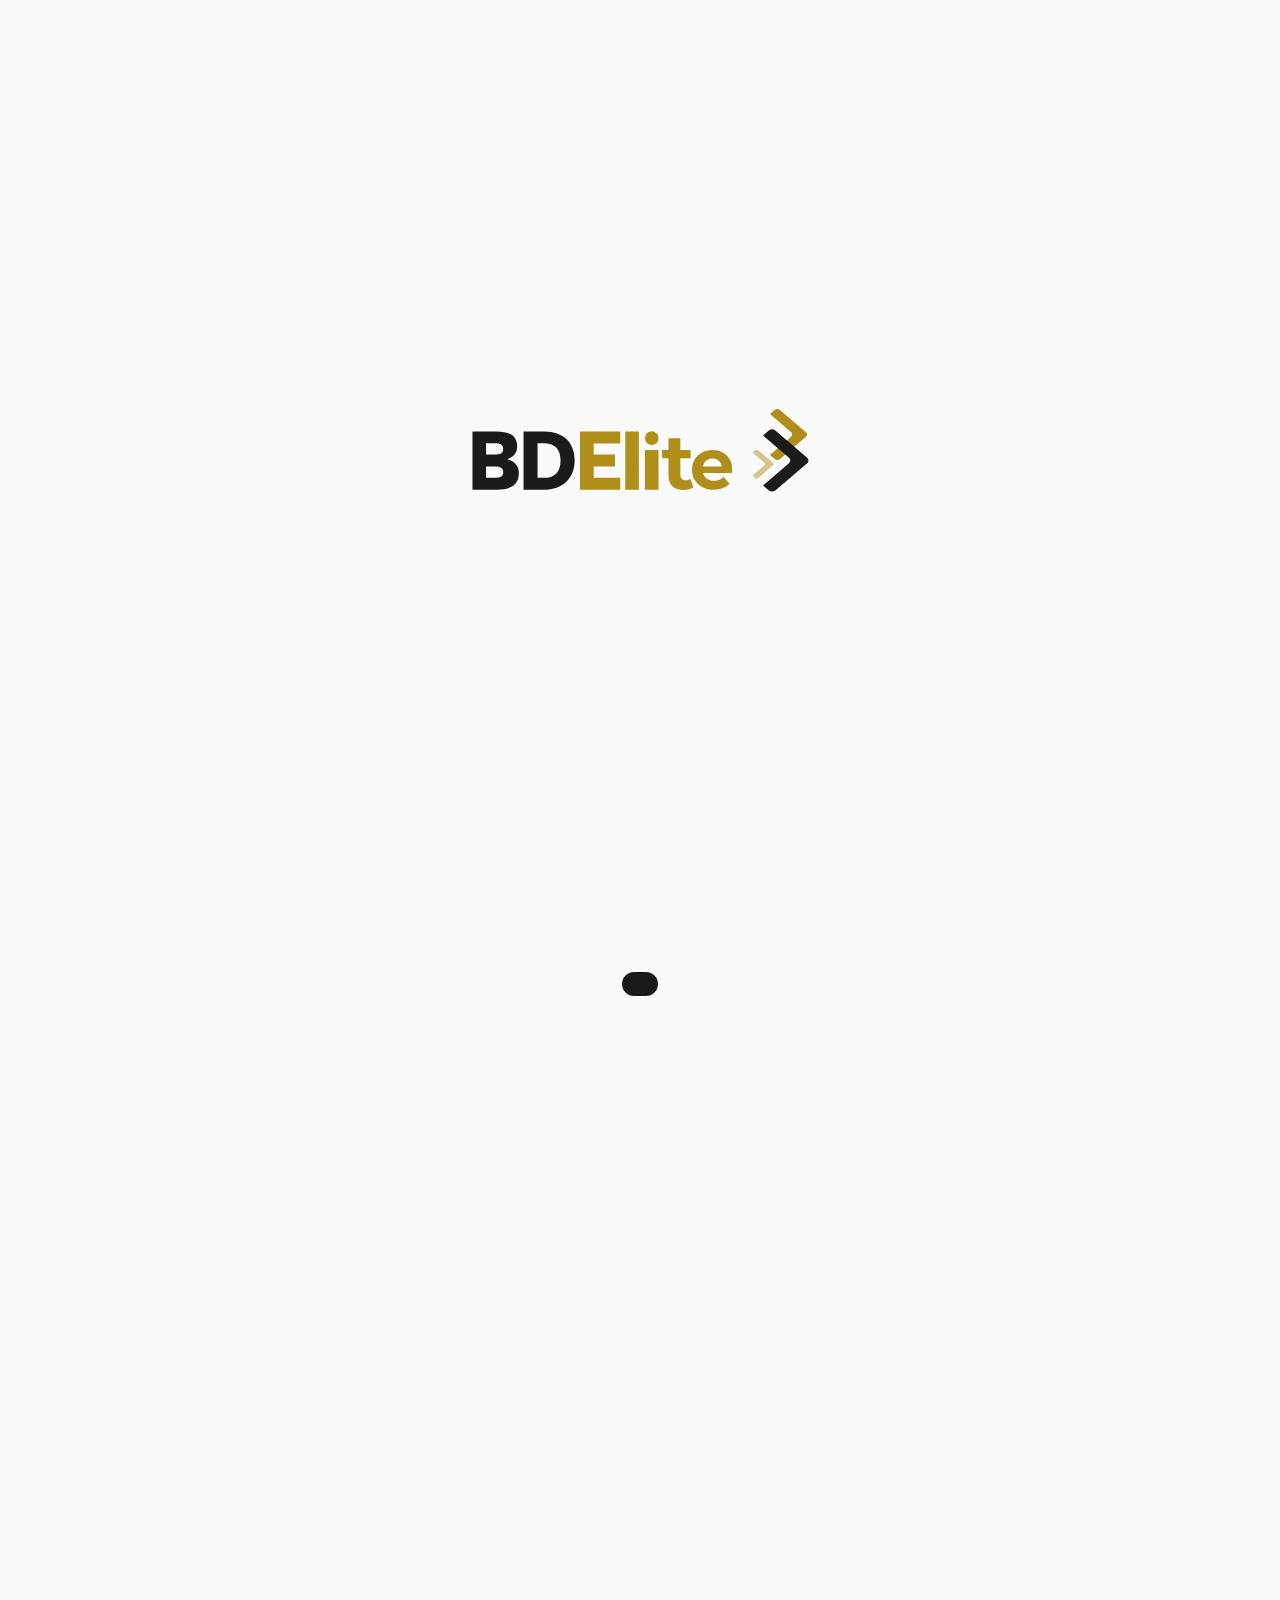
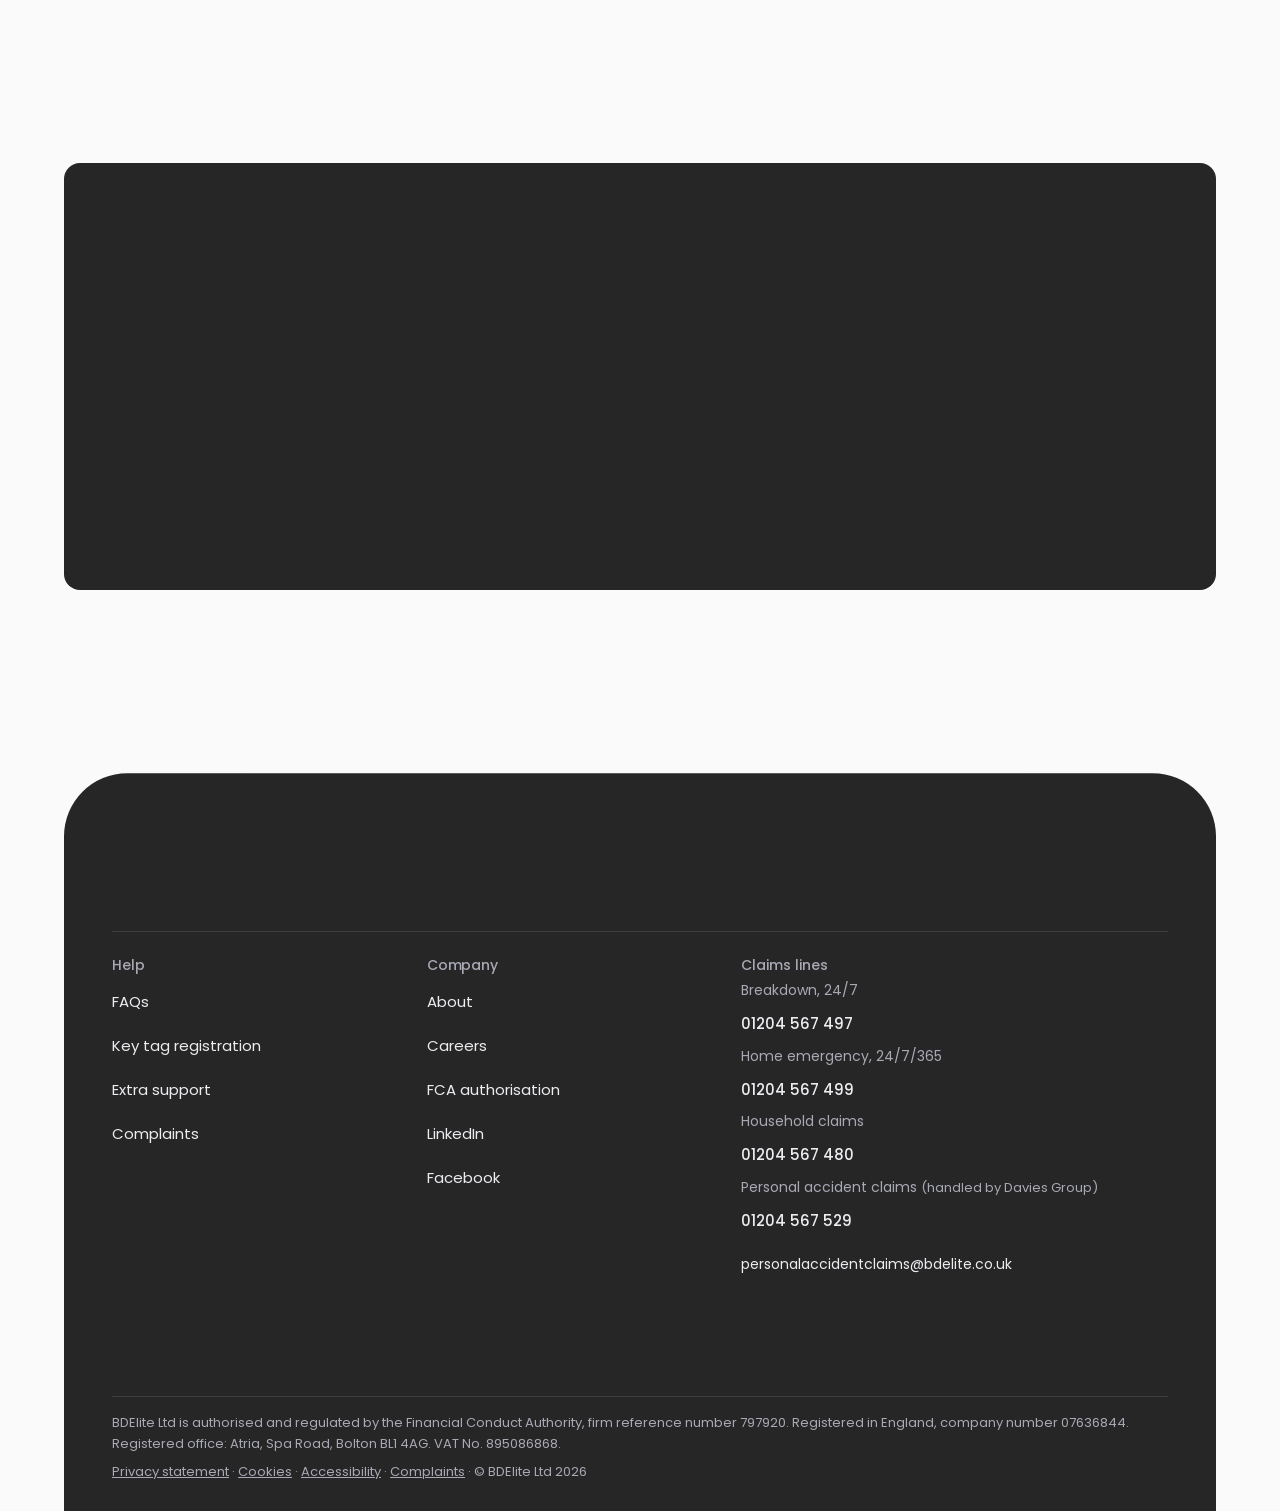
==== commit 7a2c72cd: "Pointers land correctly at every size; desktop 20% smaller; slower, clearer logo shimmer - Demo poin" ====
--- a/about.html
+++ b/about.html
@@ -12,7 +12,7 @@
 <meta property="og:description" content="Founded in Bolton in 2011, BDElite provides add-on insurance products, claims management and replacement vehicle solutions to 400+ broker accounts.">
 <meta property="og:url" content="https://olisabdelite.github.io/bdelite-website-preview/about">
 <meta property="og:image" content="https://olisabdelite.github.io/bdelite-website-preview/img/fleet.jpg">
-<script>(function(){var k="bde-theme",v=null;try{v=localStorage.getItem(k)}catch(e){}if(v!=="light"&&v!=="dark")v=matchMedia("(prefers-color-scheme: dark)").matches?"dark":"light";document.documentElement.dataset.theme=v;var d=document.documentElement,q=new URLSearchParams(location.search),h=(q.get("hero")||"b").toLowerCase(),g=(q.get("stage")||"c").toLowerCase();d.classList.add("js");var zf=function(){var z=Math.min(1.5,Math.max(1,innerWidth/1536));d.style.zoom=z>1.005?z.toFixed(3):"";};zf();addEventListener("resize",zf);if(h==="a"||h==="b"||h==="c")d.dataset.hero=h;if(g==="a"||g==="b"||g==="c")d.dataset.stage=g;var t0=Date.now(),seen=null,nav=null;try{seen=sessionStorage.getItem("bde-intro");sessionStorage.setItem("bde-intro","1")}catch(e){}try{nav=performance.getEntriesByType("navigation")[0]}catch(e){}if(!seen||(nav&&nav.type==="reload")){d.classList.add("intro-on");var calm=matchMedia("(prefers-reduced-motion: reduce)").matches,done=false;var go=function(){if(done)return;done=true;setTimeout(function(){var c=document.getElementById("intro");if(!c){d.classList.remove("intro-on");return;}var f=c.querySelector(".intro-logo"),t=document.querySelector("header.site .brand svg");if(!calm&&f&&t){var a=f.getBoundingClientRect(),b=t.getBoundingClientRect();var zz=parseFloat(d.style.zoom)||1;if(b.width>0)f.style.transform="translate("+(b.left-a.left)/zz+"px,"+(b.top-a.top)/zz+"px) scale("+(b.width/a.width)+")";}c.classList.add("out");setTimeout(function(){d.classList.add("intro-reveal");c.classList.add("fade");setTimeout(function(){d.classList.remove("intro-on","intro-reveal");c.parentNode&&c.parentNode.removeChild(c);},calm?0:480);},calm?0:780);},Math.max(0,1100-(Date.now()-t0)));};addEventListener("load",go);setTimeout(go,3000);}})();</script>
+<script>(function(){var k="bde-theme",v=null;try{v=localStorage.getItem(k)}catch(e){}if(v!=="light"&&v!=="dark")v=matchMedia("(prefers-color-scheme: dark)").matches?"dark":"light";document.documentElement.dataset.theme=v;var d=document.documentElement,q=new URLSearchParams(location.search),h=(q.get("hero")||"b").toLowerCase(),g=(q.get("stage")||"c").toLowerCase();d.classList.add("js");var zf=function(){var z=Math.min(1.2,Math.max(1,innerWidth/1920));d.style.zoom=z>1.005?z.toFixed(3):"";};zf();addEventListener("resize",zf);addEventListener("DOMContentLoaded",zf);addEventListener("load",zf);if(h==="a"||h==="b"||h==="c")d.dataset.hero=h;if(g==="a"||g==="b"||g==="c")d.dataset.stage=g;var t0=Date.now(),seen=null,nav=null;try{seen=sessionStorage.getItem("bde-intro");sessionStorage.setItem("bde-intro","1")}catch(e){}try{nav=performance.getEntriesByType("navigation")[0]}catch(e){}if(!seen||(nav&&nav.type==="reload")){d.classList.add("intro-on");var calm=matchMedia("(prefers-reduced-motion: reduce)").matches,done=false;var go=function(){if(done)return;done=true;setTimeout(function(){var c0=document.getElementById("intro"),sh=c0&&c0.querySelector(".intro-shine"),an=sh&&sh.getAnimations&&sh.getAnimations()[0],rest=0;if(!calm&&an&&an.currentTime!=null){rest=2400-(an.currentTime-200)%2400;if(rest>2360)rest=0;}setTimeout(function(){var c=document.getElementById("intro");if(!c){d.classList.remove("intro-on");return;}var f=c.querySelector(".intro-logo"),t=document.querySelector("header.site .brand svg");if(!calm&&f&&t){var a=f.getBoundingClientRect(),b=t.getBoundingClientRect();var zz=parseFloat(d.style.zoom)||1;if(b.width>0)f.style.transform="translate("+(b.left-a.left)/zz+"px,"+(b.top-a.top)/zz+"px) scale("+(b.width/a.width)+")";}c.classList.add("out");setTimeout(function(){d.classList.add("intro-reveal");c.classList.add("fade");setTimeout(function(){d.classList.remove("intro-on","intro-reveal");c.parentNode&&c.parentNode.removeChild(c);},calm?0:480);},calm?0:780);},rest);},Math.max(0,2600-(Date.now()-t0)));};addEventListener("load",go);setTimeout(go,3000);}})();</script>
 <link rel="preconnect" href="https://fonts.googleapis.com">
 <link rel="preconnect" href="https://fonts.gstatic.com" crossorigin>
 <link rel="stylesheet" href="https://fonts.googleapis.com/css2?family=Poppins:wght@400;500;600&display=swap">
@@ -104,10 +104,10 @@
     <defs>
       <filter id="introWhite"><feColorMatrix type="matrix" values="0 0 0 0 1  0 0 0 0 1  0 0 0 0 1  0 0 0 1 0"/></filter>
       <mask id="introMask" maskUnits="userSpaceOnUse" x="-100" y="-100" width="1700" height="600"><use href="#logo" filter="url(#introWhite)"/></mask>
-      <linearGradient id="introShine" x1="0" y1="0" x2="1" y2="0"><stop offset="0" stop-color="#fff8e1" stop-opacity="0"/><stop offset=".5" stop-color="#fff8e1" stop-opacity=".95"/><stop offset="1" stop-color="#fff8e1" stop-opacity="0"/></linearGradient>
+      <linearGradient id="introShine" x1="0" y1="0" x2="1" y2="0"><stop offset="0" stop-color="#fffdf2" stop-opacity="0"/><stop offset=".35" stop-color="#fff6d6" stop-opacity=".55"/><stop offset=".5" stop-color="#ffffff" stop-opacity="1"/><stop offset=".65" stop-color="#fff6d6" stop-opacity=".55"/><stop offset="1" stop-color="#fffdf2" stop-opacity="0"/></linearGradient>
     </defs>
     <use href="#logo"/>
-    <g mask="url(#introMask)"><rect class="intro-shine" x="0" y="-60" width="300" height="500" fill="url(#introShine)"/></g>
+    <g mask="url(#introMask)"><rect class="intro-shine" x="0" y="-60" width="420" height="500" fill="url(#introShine)"/></g>
   </svg>
 </div>
 <header class="site">
--- a/site.css
+++ b/site.css
@@ -3493,8 +3493,9 @@
 /* the cover stays solid while the logo glides, and only fades once the logo has landed */
 html.intro-on #intro.fade{background-color:transparent;transition:background-color .45s ease-out}
 #intro .intro-logo{width:clamp(200px,30vw,340px);height:auto;display:block;transform-origin:0 0;transition:transform .75s cubic-bezier(.65,0,.35,1)}
-#intro .intro-shine{animation:introShine 1.2s cubic-bezier(.45,0,.25,1) infinite}
-@keyframes introShine{from{transform:translateX(-450px) skewX(-18deg)}to{transform:translateX(1750px) skewX(-18deg)}}
+/* one sweep takes 2.4s, starting 0.2s after the logo appears; the logo always waits for a sweep to finish before it moves */
+#intro .intro-shine{animation:introShine 2.4s cubic-bezier(.45,.05,.35,1) .2s infinite;transform:translateX(-560px) skewX(-18deg)}
+@keyframes introShine{from{transform:translateX(-560px) skewX(-18deg)}to{transform:translateX(1700px) skewX(-18deg)}}
 #intro.out .intro-shine{animation:none;opacity:0}
 /* the top-bar logo stays hidden until the moving logo lands exactly on it */
 html.intro-on:not(.intro-reveal) header.site .brand svg{visibility:hidden}
